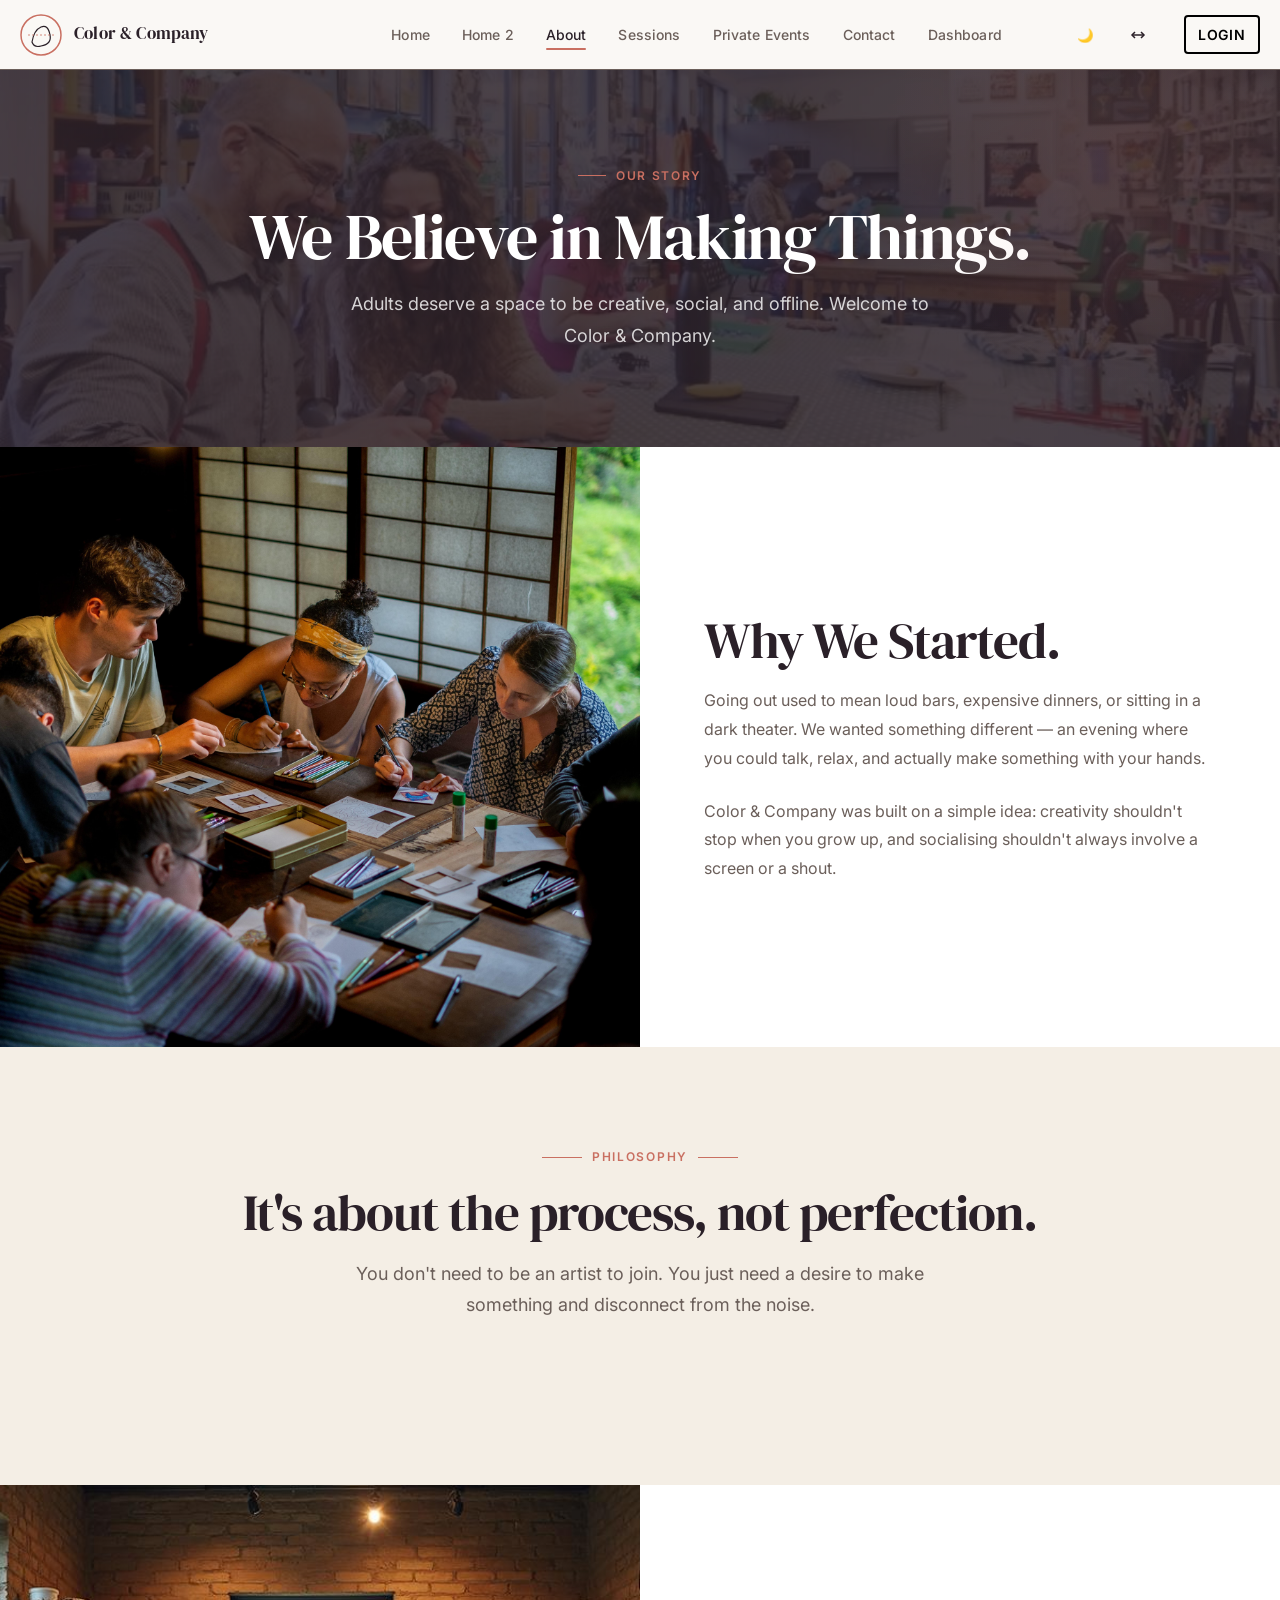
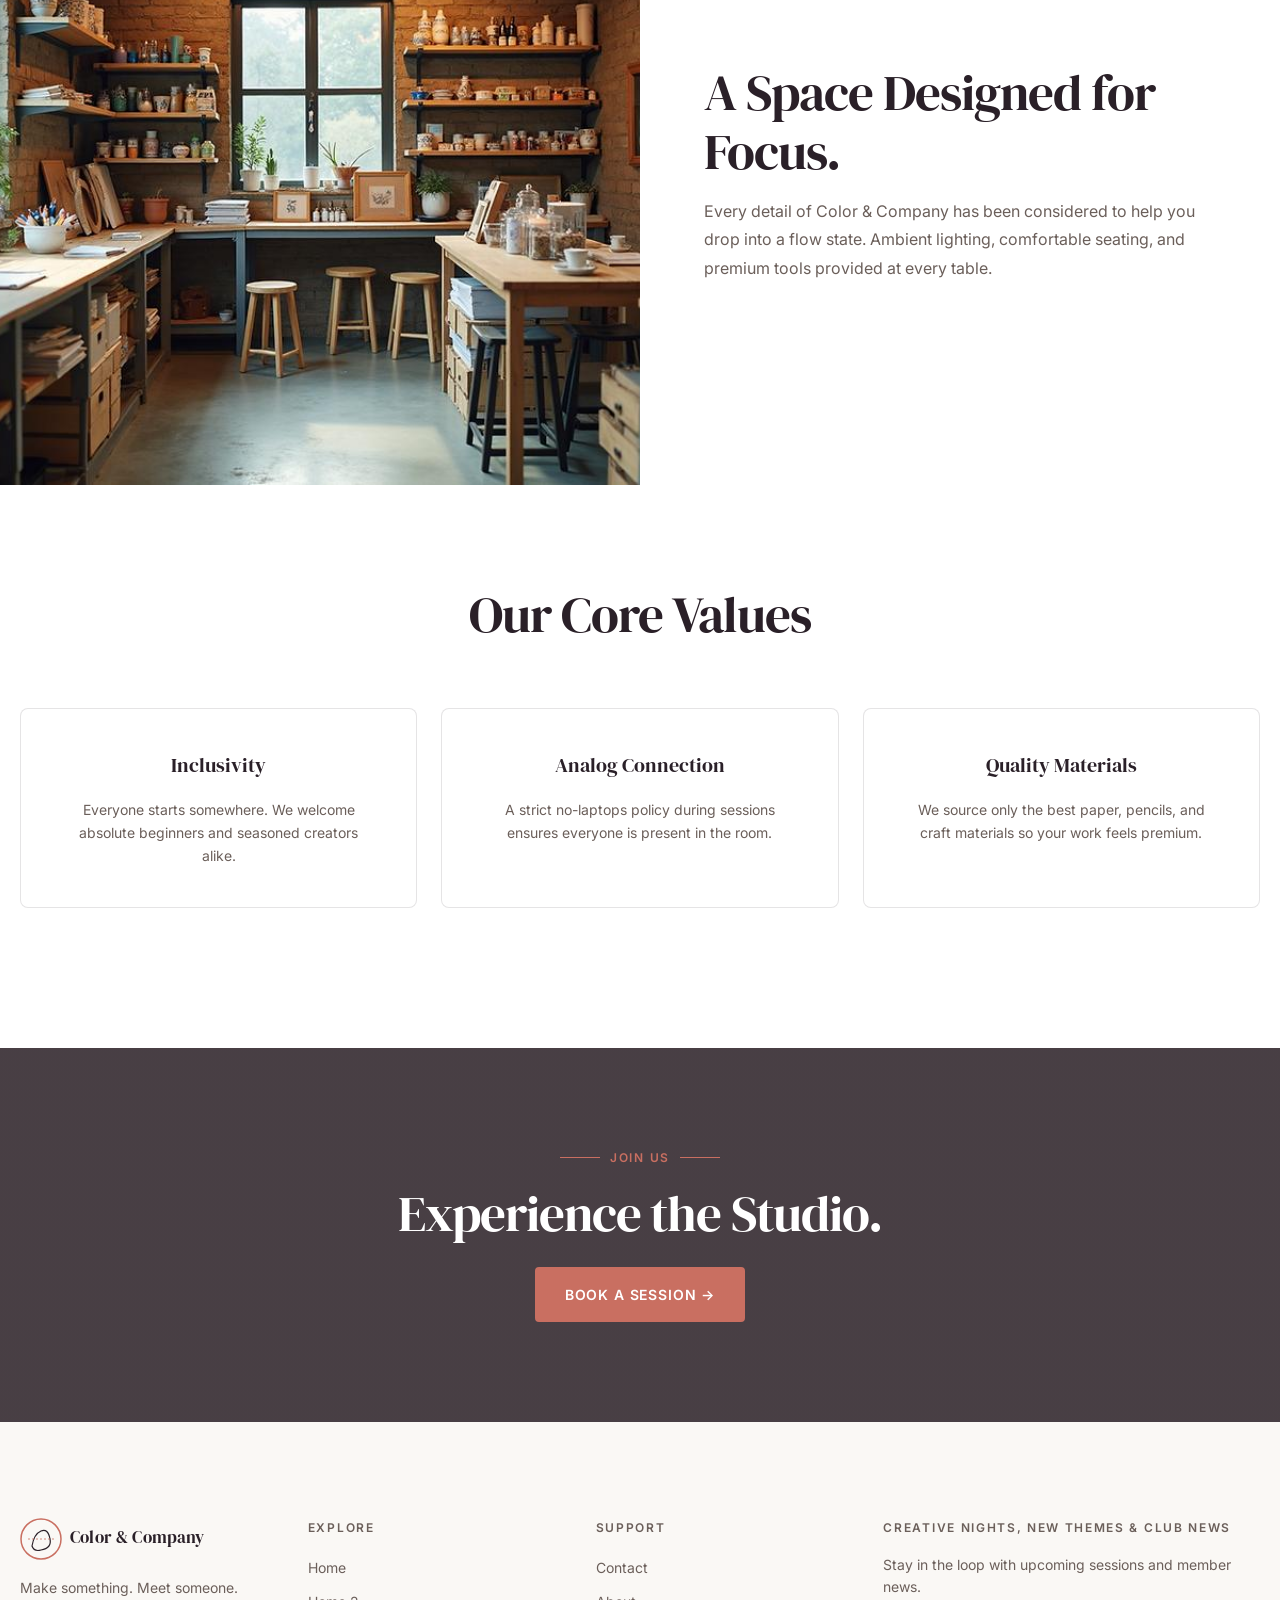
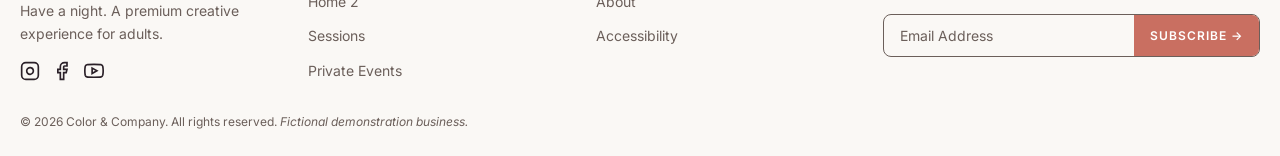
==== about.html @ 6825df43 "commit" ====
﻿<!DOCTYPE html>
<html lang="en" data-theme="light">

<head>
  <meta charset="UTF-8">
  <meta name="viewport" content="width=device-width, initial-scale=1.0">
  <title>About Us | Color & Company</title>
  <meta name="description"
    content="Learn about Color & Company, our studio, our story and our approach to adult creative nights.">
  <link rel="canonical" href="about.html">
  <link rel="stylesheet" href="assets/css/style.css">
  <link
    href="https://fonts.googleapis.com/css2?family=DM+Serif+Display:ital@0;1&family=Inter:wght@300;400;500;600;700&display=swap"
    rel="stylesheet">
  <link rel="icon" type="image/svg+xml" href="favicon.svg">
</head>

<body data-page="about">

  <nav class="navbar" role="navigation" aria-label="Main navigation">
    <div class="navbar__inner">
      <a href="index.html" class="navbar__logo" aria-label="Color & Company Home">
        <svg class="navbar__logo-mark" viewBox="0 0 42 42" fill="none" aria-hidden="true">
          <circle cx="21" cy="21" r="20" stroke="#C96F61" stroke-width="1.5" fill="none" />
          <path d="M12 28 Q14 16 21 13 Q28 10 30 21 Q32 30 21 32 Q14 34 12 28Z" stroke="var(--color-text)"
            stroke-width="1.2" fill="none" />
          <line x1="8" y1="21" x2="34" y2="21" stroke="#C96F61" stroke-width="0.8" stroke-dasharray="2 2" />
        </svg>
        <div class="navbar__logo-text">
          <span class="navbar__logo-name">Color & Company</span>

        </div>
      </a>

      <nav class="navbar__nav" aria-label="Site navigation">
        <a href="index.html" class="navbar__link" data-nav-link>Home</a>
        <a href="home-2.html" class="navbar__link" data-nav-link>Home 2</a>
        <a href="about.html" class="navbar__link" data-nav-link>About</a>
        <a href="sessions.html" class="navbar__link" data-nav-link>Sessions</a>
        <a href="private-events.html" class="navbar__link" data-nav-link>Private Events</a>


        <a href="contact.html" class="navbar__link" data-nav-link>Contact</a>
        <a href="dashboard.html" class="navbar__link" data-nav-link>Dashboard</a>
      </nav>

      <div class="navbar__actions">

        <button class="btn-icon" data-theme-toggle aria-label="Toggle theme" aria-pressed="false">
          <span class="theme-icon">🌙</span>
        </button>
        <button class="btn-icon" data-rtl-toggle aria-label="Toggle RTL" aria-pressed="false">
          <svg width="18" height="18" viewBox="0 0 24 24" fill="none" stroke="currentColor" stroke-width="2"
            aria-hidden="true">
            <path d="M4 12h16" />
            <path d="M8 8l-4 4 4 4" />
            <path d="M16 8l4 4-4 4" />
          </svg>
        </button>
        <a href="login.html" class="btn btn-outline-light"
          style="padding: 6px 12px; font-size: 14px; margin-left: var(--space-sm);">Login</a>

      </div>
      <button class="navbar__hamburger" id="hamburger" aria-label="Open navigation" aria-expanded="false"
        aria-controls="mobile-drawer">
        <span></span><span></span><span></span>
      </button>
    </div>
  </nav>

  <!-- Mobile Drawer Overlay -->
  <div class="mobile-drawer-overlay" id="drawer-overlay" aria-hidden="true"></div>

  <!-- Mobile Drawer -->
  <aside class="mobile-drawer" id="mobile-drawer" role="dialog" aria-modal="true" aria-label="Mobile navigation">
    <div class="mobile-drawer__close">
      <button class="mobile-drawer__x" id="drawer-close" aria-label="Close navigation">✕</button>
    </div>
    <nav class="mobile-drawer__nav" aria-label="Mobile site navigation">
      <a href="index.html" class="mobile-drawer__link" data-nav-link>Home</a>
      <a href="home-2.html" class="mobile-drawer__link" data-nav-link>Home 2</a>
      <a href="about.html" class="mobile-drawer__link" data-nav-link>About</a>
      <a href="sessions.html" class="mobile-drawer__link" data-nav-link> Sessions</a>
      <a href="private-events.html" class="mobile-drawer__link" data-nav-link>Private Events</a>


      <a href="contact.html" class="mobile-drawer__link" data-nav-link>Contact</a><a href="dashboard.html"
        class="mobile-drawer__link" data-nav-link>Dashboard</a>
    </nav>
    <div class="mobile-drawer__divider"></div>
    <div class="mobile-drawer__controls">
      <button class="btn-icon" data-theme-toggle aria-label="Toggle theme" aria-pressed="false">
        <span class="theme-icon">🌙</span>
      </button>
      <button class="btn-icon" data-rtl-toggle aria-label="Toggle RTL" aria-pressed="false">
        <svg width="18" height="18" viewBox="0 0 24 24" fill="none" stroke="currentColor" stroke-width="2"
          aria-hidden="true">
          <path d="M4 12h16" />
          <path d="M8 8l-4 4 4 4" />
          <path d="M16 8l4 4-4 4" />
        </svg>
      </button>
    </div>
    <div class="mobile-drawer__divider"></div>
    <div class="mobile-drawer__cta">
      <a href="login.html" class="btn btn-outline-light w-full" style="justify-content:center">Login</a>

    </div>
  </aside>

  <header class="page-hero" role="banner"
    style="background: linear-gradient(rgba(42,32,40,0.85), rgba(42,32,40,0.85)), url('assets/images/abt-hero.jpg') center/cover no-repeat;">
    <div class="page-hero__content">
      <div class="page-hero__label">Our Story</div>
      <h1 class="page-hero__title">We Believe in Making Things.</h1>
      <p class="page-hero__desc">Adults deserve a space to be creative, social, and offline. Welcome to Color & Company.
      </p>
    </div>
  </header>

  <section class="split-section" aria-labelledby="about-1">
    <div class="split-section__image reveal-left">
      <img src="assets/images/studio.jpg" alt="Studio space" loading="lazy">
    </div>
    <div class="split-section__content reveal-right">
      <h2 class="section-header__title" id="about-1">Why We Started.</h2>
      <p style="color:var(--color-text-muted);line-height:1.8;margin-bottom:var(--space-md)">
        Going out used to mean loud bars, expensive dinners, or sitting in a dark theater. We wanted something different
        — an evening where you could talk, relax, and actually make something with your hands.
      </p>
      <p style="color:var(--color-text-muted);line-height:1.8">
        Color & Company was built on a simple idea: creativity shouldn't stop when you grow up, and socialising
        shouldn't always involve a screen or a shout.
      </p>
    </div>
  </section>

  <!-- NEW SECTION 1: Philosophy -->
  <section class="section" aria-labelledby="about-2">
    <div class="container">
      <div class="section-header section-header--center reveal">
        <div class="section-header__label">Philosophy</div>
        <h2 class="section-header__title" id="about-2">It's about the process, not perfection.</h2>
        <p class="section-header__desc">You don't need to be an artist to join. You just need a desire to make something
          and disconnect from the noise.</p>
      </div>
    </div>
  </section>

  <!-- NEW SECTION 2: Studio Space -->
  <section class="split-section" aria-labelledby="about-3" style="flex-direction: row-reverse;">
    <div class="split-section__image reveal-right">
      <img src="assets/images/focus.jpg" alt="Studio environment" loading="lazy">
    </div>
    <div class="split-section__content reveal-left">
      <h2 class="section-header__title" id="about-3">A Space Designed for Focus.</h2>
      <p style="color:var(--color-text-muted);line-height:1.8;margin-bottom:var(--space-md)">
        Every detail of Color & Company has been considered to help you drop into a flow state. Ambient lighting,
        comfortable seating, and premium tools provided at every table.
      </p>
    </div>
  </section>

  <!-- NEW SECTION 3: Values -->
  <section class="section"
    style="background:var(--color-surface); padding-top: 100px !important; padding-bottom: 140px !important;">
    <div class="container">
      <div class="section-header reveal section-header--center">
        <h2 class="section-header__title">Our Core Values</h2>
      </div>
      <div class="benefits-grid reveal core-values-grid">
        <div class="benefit-item">
          <div class="benefit-item__title">Inclusivity</div>
          <p class="benefit-item__desc">Everyone starts somewhere. We welcome absolute beginners and seasoned creators
            alike.</p>
        </div>
        <div class="benefit-item">
          <div class="benefit-item__title">Analog Connection</div>
          <p class="benefit-item__desc">A strict no-laptops policy during sessions ensures everyone is present in the
            room.</p>
        </div>
        <div class="benefit-item">
          <div class="benefit-item__title">Quality Materials</div>
          <p class="benefit-item__desc">We source only the best paper, pencils, and craft materials so your work feels
            premium.</p>
        </div>
      </div>
    </div>
  </section>
  <section class="section"
    style="background: linear-gradient(rgba(42,32,40,0.85), rgba(42,32,40,0.85)), url('assets/images/hero-craft-night.webp') center/cover no-repeat; color: white;">
    <div class="container" style="text-align:center">
      <div class="section-header__label" style="justify-content:center;display:flex">Join Us</div>
      <h2 class="section-header__title" style="margin-bottom:var(--space-md); color: white;">Experience the Studio.
      </h2>
      <a href="sessions.html" class="btn btn-primary">Book a Session →</a>
    </div>
  </section>

  <footer class="footer" role="contentinfo">
    <div class="container">
      <div class="footer__grid">
        <div>
          <a href="index.html" class="navbar__logo" aria-label="Color &amp; Company Home"
            style="text-decoration: none; display: flex; align-items: center; gap: 8px; margin-bottom: 16px;">
            <svg class="navbar__logo-mark" viewBox="0 0 42 42" fill="none" aria-hidden="true">
              <circle cx="21" cy="21" r="20" stroke="#C96F61" stroke-width="1.5" fill="none" />
              <path d="M12 28 Q14 16 21 13 Q28 10 30 21 Q32 30 21 32 Q14 34 12 28Z" stroke="var(--color-text)"
                stroke-width="1.2" fill="none" />
              <line x1="8" y1="21" x2="34" y2="21" stroke="#C96F61" stroke-width="0.8" stroke-dasharray="2 2" />
            </svg>
            <div class="navbar__logo-text" style="display: flex; flex-direction: column;">
              <span class="navbar__logo-name">Color &amp;
                Company</span>
            </div>
          </a>
          <p class="footer__brand-tagline">Make something. Meet someone. Have a night. A premium creative experience for
            adults.</p>
          <div class="footer__social" style="display: flex; gap: 12px; margin-top: 16px;">
            <a href="#" onmouseover="this.style.color='#C96F61'" onmouseout="this.style.color=''"
              style="color: var(--color-text); transition: color 0.3s;"><svg width="20" height="20" viewBox="0 0 24 24"
                fill="none" stroke="currentColor" stroke-width="2">
                <rect x="2" y="2" width="20" height="20" rx="5" ry="5"></rect>
                <path d="M16 11.37A4 4 0 1 1 12.63 8 4 4 0 0 1 16 11.37z"></path>
                <line x1="17.5" y1="6.5" x2="17.51" y2="6.5"></line>
              </svg></a>
            <a href="#" onmouseover="this.style.color='#C96F61'" onmouseout="this.style.color=''"
              style="color: var(--color-text); transition: color 0.3s;"><svg width="20" height="20" viewBox="0 0 24 24"
                fill="none" stroke="currentColor" stroke-width="2">
                <path d="M18 2h-3a5 5 0 0 0-5 5v3H7v4h3v8h4v-8h3l1-4h-4V7a1 1 0 0 1 1-1h3z"></path>
              </svg></a>
            <a href="#" onmouseover="this.style.color='#C96F61'" onmouseout="this.style.color=''"
              style="color: var(--color-text); transition: color 0.3s;"><svg width="20" height="20" viewBox="0 0 24 24"
                fill="none" stroke="currentColor" stroke-width="2">
                <path
                  d="M22.54 6.42a2.78 2.78 0 0 0-1.94-2C18.88 4 12 4 12 4s-6.88 0-8.6.46a2.78 2.78 0 0 0-1.94 2A29 29 0 0 0 1 11.75a29 29 0 0 0 .46 5.33A2.78 2.78 0 0 0 3.4 19c1.72.46 8.6.46 8.6.46s6.88 0 8.6-.46a2.78 2.78 0 0 0 1.94-2 29 29 0 0 0 .46-5.25 29 29 0 0 0-.46-5.33z">
                </path>
                <polygon points="9.75 15.02 15.5 11.75 9.75 8.48 9.75 15.02"></polygon>
              </svg></a>
          </div>
        </div>
        <div>
          <div class="footer__col-title">Explore</div>
          <ul class="footer__links">
            <li><a href="index.html" class="footer__link">Home</a></li>
            <li><a href="home-2.html" class="footer__link">Home 2</a></li>
            <li><a href="sessions.html" class="footer__link">Sessions</a></li>
            <li><a href="private-events.html" class="footer__link">Private Events</a></li>
          </ul>
        </div>

        <div>
          <div class="footer__col-title">Support</div>
          <ul class="footer__links">
            <li><a href="contact.html" class="footer__link">Contact</a></li>
            <li><a href="about.html" class="footer__link">About</a></li>
            <li><a href="coming-soon.html" class="footer__link">Accessibility</a></li>
          </ul>
        </div>
        <div>
          <div class="footer__col-title">Creative Nights, New Themes & Club News</div>
          <p class="footer__newsletter-desc">Stay in the loop with upcoming sessions and member news.</p>
          <form class="footer__newsletter-form" aria-label="Newsletter signup"
            onsubmit="event.preventDefault();showToast('Subscribed! Demo only — no email recorded.')">
            <input type="email" class="footer__newsletter-input" placeholder="Email Address"
              aria-label="Your email address">
            <button type="submit" class="footer__newsletter-btn">Subscribe →</button>
          </form>
        </div>
      </div>
      <div class="footer__bottom">
        <p class="footer__copyright">© 2026 Color & Company. All rights reserved. <em>Fictional demonstration
            business.</em></p>

      </div>
    </div>
  </footer>
  <button id="back-to-top" class="back-to-top" aria-label="Back to top"><svg width="18" height="18" viewBox="0 0 24 24"
      fill="none" stroke="currentColor" stroke-width="2.5" aria-hidden="true">
      <path d="m18 15-6-6-6 6" />
    </svg></button>

  <script src="assets/js/main.js"></script>
</body>

</html>
---- assets/css/style.css ----
﻿/* ============================================================
   COLOR & COMPANY — PREMIUM ADULT COLORING & CRAFT NIGHT SOCIAL CLUB
   style.css — Complete Design System
   ============================================================ */

/* ============================================================
   GOOGLE FONTS
   ============================================================ */
@import url('https://fonts.googleapis.com/css2?family=DM+Serif+Display:ital@0;1&family=Inter:wght@300;400;500;600;700&display=swap');

/* ============================================================
   CSS CUSTOM PROPERTIES — DESIGN SYSTEM
   ============================================================ */
:root {
  /* Brand Colors */
  --color-plum: #2A2028;
  --color-cream: #F4EEE5;
  --color-coral: #C96F61;

  /* Light Mode (default) */
  --color-bg: #F4EEE5;
  --color-surface: #FFFFFF;
  --color-surface-2: #EDE6DC;
  --color-text: #2A2028;
  --color-text-muted: #6B5F5A;
  --color-heading: #2A2028;
  --color-border: rgba(42, 32, 40, 0.12);
  --color-border-strong: rgba(42, 32, 40, 0.25);
  --color-overlay: rgba(42, 32, 40, 0.6);
  --color-primary: #C96F61;
  --color-primary-hover: #B85C4E;
  --color-primary-light: rgba(201, 111, 97, 0.12);
  --color-navbar-bg: #FAF8F5;
  --color-navbar-text: #F4EEE5;
  --color-footer-bg: #FAF8F5;
  --color-sidebar-bg: #2A2028;
  --color-sidebar-text: #F4EEE5;
  --color-card-bg: #FFFFFF;
  --color-input-bg: #FFFFFF;
  --color-input-border: rgba(42, 32, 40, 0.2);
  --color-shadow: rgba(42, 32, 40, 0.08);
  --color-shadow-strong: rgba(42, 32, 40, 0.18);

  /* Typography */
  --font-heading: 'DM Serif Display', Georgia, serif;
  --font-body: 'Inter', -apple-system, BlinkMacSystemFont, sans-serif;

  /* Font Sizes */
  --text-xs: 0.75rem;
  --text-sm: 0.875rem;
  --text-base: 1rem;
  --text-md: 1.125rem;
  --text-lg: 1.25rem;
  --text-xl: 1.5rem;
  --text-2xl: 2rem;
  --text-3xl: 2.5rem;
  --text-4xl: 3rem;
  --text-5xl: 3.75rem;
  --text-6xl: 4.5rem;
  --text-7xl: 5.5rem;

  /* Spacing */
  --space-xs: 8px;
  --space-sm: 16px;
  --space-md: 24px;
  --space-lg: 40px;
  --space-xl: 64px;
  --space-2xl: 96px;
  --space-3xl: 128px;

  /* Layout */
  --container-max: 1320px;
  --container-pad: 20px;
  --border-radius: 4px;
  --border-radius-md: 8px;
  --border-radius-lg: 12px;
  --border-radius-xl: 20px;

  /* Transitions */
  --transition-fast: 0.15s ease;
  --transition-base: 0.25s ease;
  --transition-slow: 0.4s ease;
  --transition-long: 0.6s cubic-bezier(0.4, 0, 0.2, 1);

  /* Sidebar */
  --sidebar-width: 260px;
  --topbar-height: 64px;

  /* Z-index layers */
  --z-base: 1;
  --z-dropdown: 100;
  --z-sticky: 200;
  --z-drawer: 300;
  --z-modal: 400;
  --z-toast: 500;
}

/* Dark Mode */
[data-theme="light"] {
  --color-bg: #F4EEE5;
  --color-surface: #ffffff;
  --color-surface-2: #FAF8F5;
  --color-text: #2A2028;
  --color-text-muted: #6B5F5A;
  --color-navbar-bg: #FAF8F5;
  --color-footer-bg: #FAF8F5;
  --color-navbar-text: #2A2028;
  --color-sidebar-bg: #FAF8F5;
  --color-sidebar-text: #2A2028;
}

[data-theme="light"] .sidebar__nav-link:hover {
  background: rgba(0, 0, 0, 0.06);
}

[data-theme="light"] .sidebar__nav-link {
  color: var(--color-text-muted);
}

[data-theme="light"] .sidebar__nav-link.active {
  color: var(--color-primary);
}

[data-theme="light"] .btn-outline-light {
  color: #000000 !important;
  border-color: #000000 !important;
}

[data-theme="light"] .btn-outline-light:hover {
  background: rgba(0, 0, 0, 0.08) !important;
}

[data-theme="light"] .hero__title {
  color: var(--color-text) !important;
}

[data-theme="light"] .hero__label {
  color: var(--color-primary) !important;
}

[data-theme="light"] .hero__bg::after {
  background: linear-gradient(to bottom, rgba(244, 238, 229, 0.85) 0%, rgba(244, 238, 229, 0.95) 100%) !important;
}

[data-theme="light"] .page-hero__title,
[data-theme="light"] .hero-split__title {
  color: #ffffff !important;
}

[data-theme="light"] .page-hero__desc,
[data-theme="light"] .hero-split__subtitle {
  color: rgba(255, 255, 255, 0.8) !important;
}

[data-theme="light"] .navbar__login {
  color: #000000 !important;
}

[data-theme="light"] .navbar__hamburger span {
  background: #000000 !important;
}

[data-theme="light"] .btn-outline-light {
  color: #000000 !important;
  border-color: #000000 !important;
}

[data-theme="light"] .btn-outline-light:hover {
  background: rgba(0, 0, 0, 0.08) !important;
}

[data-theme="light"] .hero__title {
  color: var(--color-text) !important;
}

[data-theme="light"] .hero__label {
  color: var(--color-primary) !important;
}

[data-theme="light"] .hero__bg::after {
  background: linear-gradient(to bottom, rgba(244, 238, 229, 0.85) 0%, rgba(244, 238, 229, 0.95) 100%) !important;
}

[data-theme="light"] .page-hero__title,
[data-theme="light"] .hero-split__title {
  color: #ffffff !important;
}

[data-theme="light"] .page-hero__desc,
[data-theme="light"] .hero-split__subtitle {
  color: rgba(255, 255, 255, 0.8) !important;
}

[data-theme="light"] .navbar__login {
  color: var(--color-text);
  font-weight: 600;
}

[data-theme="dark"] {
  --color-bg: #2A2028;
  --color-surface: #3A3038;
  --color-surface-2: #322F30;
  --color-text: #F4EEE5;
  --color-text-muted: #A89890;
  --color-heading: #F4EEE5;
  --color-border: var(--color-text-muted);
  --color-border-strong: var(--color-text-muted);
  --color-overlay: rgba(42, 32, 40, 0.8);
  --color-primary: #C96F61;
  --color-primary-hover: #D9806F;
  --color-primary-light: rgba(201, 111, 97, 0.18);
  --color-navbar-bg: #1E1B1F;
  --color-navbar-text: #F4EEE5;
  --color-footer-bg: #1E1B1F;
  --color-sidebar-bg: #1E1B1F;
  --color-sidebar-text: #F4EEE5;
  --color-card-bg: #3A3038;
  --color-input-bg: #322F30;
  --color-input-border: var(--color-text-muted);
  --color-shadow: rgba(0, 0, 0, 0.3);
  --color-shadow-strong: rgba(0, 0, 0, 0.5);
}

/* ============================================================
   RESET & BASE
   ============================================================ */
*,
*::before,
*::after {
  box-sizing: border-box;
  margin: 0;
  padding: 0;
}

html {
  scroll-behavior: smooth;
  font-size: 16px;
  -webkit-text-size-adjust: 100%;
}

body {
  font-family: var(--font-body);
  font-size: var(--text-base);
  line-height: 1.65;
  color: var(--color-text);
  background-color: var(--color-bg);
  transition: background-color var(--transition-base), color var(--transition-base);
  overflow-x: hidden;
}

img {
  max-width: 100%;
  height: auto;
  display: block;
}

a {
  color: inherit;
  text-decoration: none;
}

ul,
ol {
  list-style: none;
}

button {
  cursor: pointer;
  border: none;
  background: none;
  font-family: var(--font-body);
}

input,
textarea,
select {
  font-family: var(--font-body);
  font-size: var(--text-base);
}

/* ============================================================
   LAYOUT
   ============================================================ */
.container {
  width: min(100% - 40px, var(--container-max));
  margin-inline: auto;
}

@media (max-width: 480px) {
  .container {
    width: calc(100% - 32px);
  }
}

.section {
  padding-top: 100px !important;
  padding-bottom: 100px !important;
}

.section-sm {
  padding-block: var(--space-xl);
}

.section-lg {
  padding-block: var(--space-3xl);
}

/* ============================================================
   TYPOGRAPHY
   ============================================================ */
h1,
h2,
h3,
h4,
h5,
h6 {
  font-family: var(--font-heading);
  color: var(--color-heading);
  line-height: 1.15;
  font-weight: 400;
}

.display-1 {
  font-size: clamp(2.75rem, 7vw, 5.5rem);
  letter-spacing: -0.02em;
}

.display-2 {
  font-size: clamp(2.25rem, 5vw, 4rem);
  letter-spacing: -0.02em;
}

.display-3 {
  font-size: clamp(1.75rem, 3.5vw, 3rem);
  letter-spacing: -0.015em;
}

.heading-1 {
  font-size: clamp(1.5rem, 3vw, 2.5rem);
}

.heading-2 {
  font-size: clamp(1.25rem, 2.5vw, 2rem);
}

.label {
  font-family: var(--font-body);
  font-size: var(--text-xs);
  font-weight: 600;
  letter-spacing: 0.12em;
  text-transform: uppercase;
  color: var(--color-text-muted);
}

.label-coral {
  color: var(--color-primary);
}

.text-muted {
  color: var(--color-text-muted);
}

.text-lead {
  font-size: var(--text-md);
  line-height: 1.75;
  color: var(--color-text-muted);
}

/* ============================================================
   BUTTONS
   ============================================================ */
.btn {
  display: inline-flex;
  align-items: center;
  gap: var(--space-xs);
  padding: 14px 28px;
  font-family: var(--font-body);
  font-size: var(--text-sm);
  font-weight: 600;
  letter-spacing: 0.06em;
  text-transform: uppercase;
  border-radius: var(--border-radius);
  transition: all var(--transition-base);
  cursor: pointer;
  border: none;
  white-space: nowrap;
  position: relative;
  overflow: hidden;
}

.btn::after {
  content: '';
  position: absolute;
  inset: 0;
  background: rgba(255, 255, 255, 0.1);
  opacity: 0;
  transition: opacity var(--transition-fast);
}

.btn:hover::after {
  opacity: 1;
}

.btn-primary {
  background: var(--color-primary);
  color: #fff;
  border: 2px solid var(--color-primary);
}

.btn-primary:hover {
  background: var(--color-primary-hover);
  border-color: var(--color-primary-hover);
  transform: translateY(-2px);
  box-shadow: 0 8px 24px rgba(201, 111, 97, 0.35);
}

.btn-outline {
  background: transparent;
  color: var(--color-text);
  border: 2px solid var(--color-border-strong);
}

.btn-outline:hover {
  border-color: var(--color-text);
  transform: translateY(-2px);
}

.btn-outline-light {
  background: transparent;
  color: #fff;
  border: 2px solid rgba(255, 255, 255, 0.4);
}

.btn-outline-light:hover {
  border-color: #fff;
  background: rgba(255, 255, 255, 0.08);
}

.btn-ghost {
  background: transparent;
  color: var(--color-primary);
  padding-inline: 4px;
  letter-spacing: 0.04em;
}

.btn-ghost:hover {
  opacity: 0.75;
}

.btn-sm {
  padding: 10px 20px;
  font-size: var(--text-xs);
}

.btn-lg {
  padding: 18px 36px;
  font-size: var(--text-base);
}

.btn-icon {
  width: 44px;
  height: 44px;
  padding: 0;
  border-radius: var(--border-radius-md);
  display: inline-flex;
  align-items: center;
  justify-content: center;
  background: transparent;
  color: var(--color-navbar-text);
  border: 1px solid transparent;
  transition: all var(--transition-fast);
}

.btn-icon:hover {
  background: rgba(255, 255, 255, 0.08);
  border-color: rgba(255, 255, 255, 0.12);
}

/* ============================================================
   NAVBAR
   ============================================================ */
.navbar {
  position: fixed;
  top: 0;
  inset-inline: 0;
  z-index: var(--z-sticky);
  background: var(--color-navbar-bg);
  height: 70px;
  display: flex;
  align-items: center;
  transition: all var(--transition-base);
  border-bottom: 1px solid var(--color-text-muted);
}

.navbar.scrolled {
  box-shadow: 0 4px 30px rgba(0, 0, 0, 0.25);
}

.navbar__inner {
  width: min(100% - 40px, var(--container-max));
  margin-inline: auto;
  display: flex;
  align-items: center;
  gap: var(--space-md);
}

/* Logo */
.navbar__logo {
  display: flex;
  align-items: center;
  gap: 12px;
  flex-shrink: 0;
  color: var(--color-navbar-text);
}

.navbar__logo-mark {
  width: 42px;
  height: 42px;
  flex-shrink: 0;
}

.navbar__logo-text {
  display: flex;
  flex-direction: column;
  line-height: 1;
  gap: 2px;
}

.navbar__logo-name {
  font-family: var(--font-heading);
  font-size: 1.05rem;
  color: var(--color-text);
  letter-spacing: 0.01em;
}

.navbar__logo-descriptor {
  font-size: 0.6rem;
  font-weight: 600;
  letter-spacing: 0.14em;
  text-transform: uppercase;
  color: var(--color-text-muted);
}

/* Nav Links */
.navbar__nav {
  display: flex;
  align-items: center;
  gap: 4px;
  margin-inline-start: auto;
}

.navbar__link {
  padding: 8px 14px;
  font-size: var(--text-sm);
  font-weight: 500;
  color: var(--color-text-muted);
  border-radius: var(--border-radius);
  transition: color var(--transition-fast);
  letter-spacing: 0.01em;
  white-space: nowrap;
}

.navbar__link:hover,
.navbar__link.active {
  color: var(--color-text);
}

.navbar__link.active {
  position: relative;
}

.navbar__link.active::after {
  content: '';
  position: absolute;
  bottom: 4px;
  inset-inline: 14px;
  height: 2px;
  background: var(--color-primary);
  border-radius: 2px;
}

/* Navbar Right */
.navbar__actions {
  display: flex;
  align-items: center;
  gap: var(--space-xs);
  margin-inline-start: var(--space-md);
  flex-shrink: 0;
}

.navbar__login {
  padding: 8px 16px;
  font-size: var(--text-sm);
  font-weight: 600;
  color: var(--color-text);
  border-radius: var(--border-radius);
  transition: color var(--transition-fast);
  white-space: nowrap;
}

.navbar__login:hover {
  color: var(--color-text);
}

.navbar__cta {
  padding: 10px 20px;
  background: var(--color-primary);
  color: #fff;
  font-size: var(--text-xs);
  font-weight: 600;
  letter-spacing: 0.08em;
  text-transform: uppercase;
  border-radius: var(--border-radius);
  transition: all var(--transition-fast);
  white-space: nowrap;
}

.navbar__cta:hover {
  background: var(--color-primary-hover);
  transform: translateY(-1px);
}

/* Hamburger */
.navbar__hamburger {
  display: none;
  flex-direction: column;
  gap: 5px;
  width: 44px;
  height: 44px;
  align-items: center;
  justify-content: center;
  margin-inline-start: auto;
  cursor: pointer;
  border-radius: var(--border-radius-md);
  transition: background var(--transition-fast);
}

.navbar__hamburger:hover {
  background: rgba(255, 255, 255, 0.08);
}

.navbar__hamburger span {
  display: block;
  width: 22px;
  height: 2px;
  background: var(--color-text);
  border-radius: 2px;
  transition: all var(--transition-base);
}

.navbar__hamburger.open span:nth-child(1) {
  transform: translateY(7px) rotate(45deg);
}

.navbar__hamburger.open span:nth-child(2) {
  opacity: 0;
}

.navbar__hamburger.open span:nth-child(3) {
  transform: translateY(-7px) rotate(-45deg);
}

/* Mobile Drawer */
.mobile-drawer {
  position: fixed;
  top: 0;
  inset-inline-end: 0;
  width: min(320px, 100vw);
  height: 100vh;
  background: var(--color-surface);
  z-index: var(--z-drawer);
  transform: translateX(100%);
  transition: transform 0.4s cubic-bezier(0.4, 0, 0.2, 1);
  overflow-y: auto;
  padding: var(--space-lg) var(--space-md);
  display: flex;
  flex-direction: column;
  gap: var(--space-md);
}

[dir="rtl"] .mobile-drawer {
  inset-inline-end: auto;
  inset-inline-start: 0;
  transform: translateX(-100%);
}

.mobile-drawer.open {
  transform: translateX(0);
}

.mobile-drawer__close {
  display: flex;
  align-items: center;
  justify-content: flex-end;
  margin-bottom: var(--space-sm);
}

.mobile-drawer__logo {
  font-family: var(--font-heading);
  font-size: 1.1rem;
  color: var(--color-text);
}

.mobile-drawer__x {
  width: 36px;
  height: 36px;
  display: flex;
  align-items: center;
  justify-content: center;
  color: var(--color-text);
  font-size: 1.25rem;
  border-radius: var(--border-radius-md);
  cursor: pointer;
  transition: background var(--transition-fast);
}

.mobile-drawer__x:hover {
  background: rgba(255, 255, 255, 0.08);
}

.mobile-drawer__nav {
  display: flex;
  flex-direction: column;
  gap: 4px;
}

.mobile-drawer__link {
  display: block;
  padding: 12px 16px;
  color: var(--color-text-muted);
  font-size: var(--text-base);
  font-weight: 500;
  border-radius: var(--border-radius-md);
  transition: all var(--transition-fast);
}

.mobile-drawer__link:hover,
.mobile-drawer__link.active {
  background: rgba(255, 255, 255, 0.06);
  color: var(--color-text);
}

.mobile-drawer__divider {
  height: 1px;
  background: var(--color-text-muted);
  margin-block: var(--space-sm);
}

.mobile-drawer__controls {
  display: flex;
  flex-direction: column;
  gap: var(--space-xs);
}

.mobile-drawer__control {
  display: flex;
  align-items: center;
  justify-content: space-between;
  padding: 12px 16px;
  border-radius: var(--border-radius-md);
  color: var(--color-text-muted);
  font-size: var(--text-sm);
  cursor: pointer;
  transition: background var(--transition-fast);
}

.mobile-drawer__control:hover {
  background: rgba(255, 255, 255, 0.06);
  color: var(--color-text);
}

.mobile-drawer__cta {
  margin-top: auto;
  display: flex;
  flex-direction: column;
  gap: var(--space-xs);
}

.mobile-drawer-overlay {
  position: fixed;
  inset: 0;
  background: var(--color-overlay);
  z-index: calc(var(--z-drawer) - 1);
  opacity: 0;
  pointer-events: none;
  transition: opacity var(--transition-base);
}

.mobile-drawer-overlay.visible {
  opacity: 1;
  pointer-events: all;
}

/* ============================================================
   SEARCH PANEL
   ============================================================ */
.search-panel {
  position: fixed;
  top: 70px;
  inset-inline: 0;
  background: var(--color-navbar-bg);
  padding: var(--space-md);
  z-index: calc(var(--z-sticky) - 1);
  border-top: 1px solid var(--color-text-muted);
  border-bottom: 1px solid var(--color-text-muted);
  transform: translateY(-120%);
  opacity: 0;
  transition: all var(--transition-base);
  pointer-events: none;
}

.search-panel.open {
  transform: translateY(0);
  opacity: 1;
  pointer-events: all;
}

.search-panel__inner {
  width: min(100% - 40px, var(--container-max));
  margin-inline: auto;
  display: flex;
  align-items: center;
  gap: var(--space-md);
}

.search-panel__input {
  flex: 1;
  background: rgba(255, 255, 255, 0.06);
  border: 1px solid rgba(255, 255, 255, 0.12);
  border-radius: var(--border-radius-md);
  padding: 12px 20px;
  color: var(--color-text);
  font-size: var(--text-base);
  outline: none;
  transition: border-color var(--transition-fast);
}

.search-panel__input::placeholder {
  color: var(--color-text-muted);
}

.search-panel__input:focus {
  border-color: var(--color-primary);
}

.search-panel__results {
  margin-top: var(--space-sm);
  display: flex;
  flex-wrap: wrap;
  gap: var(--space-xs);
}

.search-panel__result-item {
  display: block;
  padding: 8px 16px;
  background: rgba(255, 255, 255, 0.06);
  border-radius: var(--border-radius);
  color: var(--color-text-muted);
  font-size: var(--text-sm);
  transition: all var(--transition-fast);
  cursor: pointer;
}

.search-panel__result-item:hover {
  background: var(--color-primary);
  color: #fff;
}

.search-panel__empty {
  color: var(--color-text-muted);
  font-size: var(--text-sm);
  font-style: italic;
}

/* ============================================================
   HERO — HOME
   ============================================================ */
.hero {
  position: relative;
  min-height: 100svh;
  display: flex;
  align-items: center;
  overflow: hidden;
  padding-top: 70px;
}

.hero__bg {
  position: absolute;
  inset: 0;
  z-index: 0;
}

.hero__bg img {
  width: 100%;
  height: 100%;
  object-fit: cover;
  object-position: center;
  will-change: transform;
  transition: transform 20s ease-out;
}

.hero__bg::after {
  content: '';
  position: absolute;
  inset: 0;
  background: linear-gradient(to bottom,
      rgba(42, 32, 40, 0.55) 0%,
      rgba(42, 32, 40, 0.3) 40%,
      rgba(42, 32, 40, 0.7) 100%);
}

.hero__particles {
  position: absolute;
  inset: 0;
  z-index: 1;
  pointer-events: none;
}

.hero__particle {
  position: absolute;
  border-radius: 50%;
  opacity: 0.4;
  animation: floatParticle var(--duration, 8s) var(--delay, 0s) infinite ease-in-out;
}

@keyframes floatParticle {

  0%,
  100% {
    transform: translateY(0) rotate(0deg);
    opacity: 0.3;
  }

  50% {
    transform: translateY(-30px) rotate(180deg);
    opacity: 0.6;
  }
}

.hero__content {
  position: relative;
  z-index: 2;
  width: min(100% - 40px, var(--container-max));
  margin-inline: auto;
  padding-block: var(--space-xl);
  text-align: center;
  display: flex;
  flex-direction: column;
  align-items: center;
  margin: 0 auto;
}

.hero__label {
  display: inline-flex;
  align-items: center;
  gap: 10px;
  font-size: var(--text-xs);
  font-weight: 600;
  letter-spacing: 0.14em;
  text-transform: uppercase;
  color: var(--color-text-muted);
  margin-bottom: var(--space-md);
}

.hero__label::before {
  content: '';
  display: block;
  width: 32px;
  height: 1px;
  background: var(--color-primary);
}

.hero__title {
  font-family: var(--font-heading);
  font-size: clamp(2.75rem, 7vw, 6rem);
  letter-spacing: -0.025em;
  color: #fff;
  line-height: 1.05;
  margin-bottom: var(--space-md);
  max-width: 800px;
}

.hero__subtitle {
  font-size: clamp(1rem, 2vw, 1.25rem);
  color: var(--color-text-muted);
  line-height: 1.7;
  max-width: 560px;
  margin-bottom: var(--space-lg);
}

.hero__actions {
  display: flex;
  align-items: center;
  gap: var(--space-sm);
  flex-wrap: wrap;
}

/* ============================================================
   HERO — HOME 2 (SPLIT)
   ============================================================ */
.hero-split {
  min-height: 100svh;
  padding-top: 70px;
  display: grid;
  grid-template-columns: 1fr 1fr;
}

.hero-split__left {
  background: linear-gradient(rgba(42, 32, 40, 0.85), rgba(42, 32, 40, 0.85));
  display: flex;
  flex-direction: column;
  justify-content: center;
  padding: var(--space-3xl) var(--space-xl) var(--space-3xl) var(--space-2xl);
}

.hero-split__right {
  position: relative;
  overflow: hidden;
}

.hero-split__right img {
  width: 100%;
  height: 100%;
  object-fit: cover;
  transition: transform 20s ease-out;
}

.hero-split__decorative {
  display: flex;
  gap: var(--space-sm);
  margin-bottom: var(--space-md);
}

.hero-split__tag {
  font-size: var(--text-xs);
  font-weight: 600;
  letter-spacing: 0.1em;
  text-transform: uppercase;
  color: var(--color-text-muted);
  padding: 6px 12px;
  border: 1px solid var(--color-text-muted);
  border-radius: var(--border-radius);
}

.hero-split__title {
  font-family: var(--font-heading);
  font-size: clamp(2.75rem, 5.5vw, 5rem);
  color: var(--color-text);
  line-height: 1.05;
  letter-spacing: -0.02em;
  margin-bottom: var(--space-md);
}

.hero-split__subtitle {
  color: var(--color-text-muted);
  font-size: var(--text-md);
  line-height: 1.75;
  margin-bottom: var(--space-lg);
  max-width: 420px;
}

@media (max-width: 834px) {
  .hero-split {
    grid-template-columns: 1fr;
  }

  .hero-split__right {
    height: 50vh;
    order: -1;
  }

  .hero-split__left {
    padding: var(--space-xl) var(--space-md);
  }
}

/* ============================================================
   SECTION HEADERS
   ============================================================ */
.section-header {
  margin-bottom: var(--space-xl);
}

.section-header--center {
  text-align: center;
}

.section-header__label {
  font-size: var(--text-xs);
  font-weight: 600;
  letter-spacing: 0.14em;
  text-transform: uppercase;
  color: var(--color-primary);
  margin-bottom: var(--space-sm);
  display: flex;
  align-items: center;
  gap: 10px;
}

.section-header--center .section-header__label {
  justify-content: center;
}

.section-header__label::before,
.section-header__label::after {
  content: '';
  flex: 1;
  max-width: 40px;
  height: 1px;
  background: var(--color-primary);
}

.section-header--center .section-header__label::before,
.section-header--center .section-header__label::after {
  display: block;
}

.section-header:not(.section-header--center) .section-header__label::before {
  display: none;
}

.section-header:not(.section-header--center) .section-header__label::after {
  display: none;
}

.section-header__title {
  font-family: var(--font-heading);
  font-size: clamp(2rem, 4vw, 3.25rem);
  letter-spacing: -0.02em;
  color: var(--color-heading);
  line-height: 1.15;
  margin-bottom: var(--space-sm);
}

.section-header__desc {
  font-size: var(--text-md);
  color: var(--color-text-muted);
  line-height: 1.75;
  max-width: 600px;
}

.section-header--center .section-header__desc {
  margin-inline: auto;
}

/* ============================================================
   SESSIONS / EVENT CARDS
   ============================================================ */
.sessions-grid {
  display: grid;
  grid-template-columns: repeat(4, 1fr);
  gap: var(--space-md);
}

@media (max-width: 1024px) {
  .sidebar__header-logo {
    display: none !important;
  }

  .sidebar__header-close {
    display: flex !important;
  }

  .sessions-grid {
    grid-template-columns: repeat(2, 1fr);
  }
}

@media (max-width: 768px) {
  .sessions-grid {
    grid-template-columns: 1fr;
  }
}

.session-row {
  display: grid;
  grid-template-columns: 180px 1fr auto;
  gap: var(--space-md);
  align-items: center;
  padding: var(--space-md) var(--space-lg);
  border-bottom: 1px solid var(--color-border);
  transition: background var(--transition-fast);
}

.session-row:hover {
  background: var(--color-surface);
}

.session-row__date {
  display: flex;
  flex-direction: column;
}

.session-row__day {
  font-size: var(--text-2xl);
  font-family: var(--font-heading);
  color: var(--color-heading);
  line-height: 1;
}

.session-row__month-time {
  font-size: var(--text-xs);
  font-weight: 600;
  letter-spacing: 0.1em;
  text-transform: uppercase;
  color: var(--color-text-muted);
  margin-top: 4px;
}

.session-row__info {
  display: flex;
  flex-direction: column;
  gap: 6px;
}

.session-row__category {
  font-size: var(--text-xs);
  font-weight: 600;
  letter-spacing: 0.1em;
  text-transform: uppercase;
  color: var(--color-primary);
}

.session-row__title {
  font-family: var(--font-heading);
  font-size: var(--text-xl);
  color: var(--color-heading);
}

.session-row__desc {
  font-size: var(--text-sm);
  color: var(--color-text-muted);
  line-height: 1.6;
}

.session-row__meta {
  display: flex;
  gap: var(--space-sm);
  flex-wrap: wrap;
  margin-top: 6px;
}

.session-meta-tag {
  font-size: var(--text-xs);
  font-weight: 500;
  color: var(--color-text-muted);
  display: flex;
  align-items: center;
  gap: 4px;
}

.session-row__actions {
  display: flex;
  flex-direction: column;
  align-items: flex-end;
  gap: var(--space-xs);
  flex-shrink: 0;
}

.session-badge {
  display: inline-block;
  padding: 4px 10px;
  border-radius: 100px;
  font-size: 0.65rem;
  font-weight: 600;
  letter-spacing: 0.1em;
  text-transform: uppercase;
}

.session-badge--available {
  background: rgba(201, 111, 97, 0.12);
  color: var(--color-primary);
}

.session-badge--members {
  background: rgba(42, 32, 40, 0.1);
  color: var(--color-text-muted);
}

[data-theme="dark"] .session-badge--members {
  background: var(--color-text-muted);
}

.session-price {
  font-family: var(--font-heading);
  font-size: var(--text-xl);
  color: var(--color-heading);
}

.session-price span {
  font-family: var(--font-body);
  font-size: var(--text-xs);
  color: var(--color-text-muted);
  font-weight: 400;
}

/* Session Card (for home showcase) */
.session-card {
  background: var(--color-card-bg);
  border: 1px solid var(--color-border);
  border-radius: var(--border-radius-md);
  overflow: hidden;
  transition: all var(--transition-base);
  display: flex;
  flex-direction: column;
}

.session-card:hover {
  transform: translateY(-4px);
  box-shadow: 0 20px 50px var(--color-shadow-strong);
}

.session-card__image {
  aspect-ratio: 4/3;
  overflow: hidden;
  background: var(--color-surface-2);
  position: relative;
}

.session-card__image img {
  width: 100%;
  height: 100%;
  object-fit: cover;
  transition: transform var(--transition-slow);
}

.session-card:hover .session-card__image img {
  transform: scale(1.06);
}

.session-card__body {
  padding: var(--space-md);
  flex: 1;
  display: flex;
  flex-direction: column;
  gap: var(--space-xs);
}

.session-card__cat {
  font-size: var(--text-xs);
  font-weight: 600;
  letter-spacing: 0.12em;
  text-transform: uppercase;
  color: var(--color-primary);
}

.session-card__title {
  font-family: var(--font-heading);
  font-size: var(--text-xl);
  color: var(--color-heading);
  line-height: 1.25;
}

.session-card__desc {
  font-size: var(--text-sm);
  color: var(--color-text-muted);
  line-height: 1.65;
  flex: 1;
}

.session-card__footer {
  padding: var(--space-sm) var(--space-md);
  border-top: 1px solid var(--color-border);
  display: flex;
  align-items: center;
  justify-content: space-between;
  gap: var(--space-sm);
}

/* ============================================================
   SPLIT SECTION (Why Creative Nights)
   ============================================================ */
.split-section {
  display: grid;
  grid-template-columns: 1fr 1fr;
  gap: 0;
  min-height: 600px;
  overflow: hidden;
}

.split-section__image {
  position: relative;
  overflow: hidden;
}

.split-section__image img {
  width: 100%;
  height: 100%;
  object-fit: cover;
  transition: transform var(--transition-slow);
}

.split-section:hover .split-section__image img {
  transform: scale(1.04);
}

.split-section__content {
  display: flex;
  flex-direction: column;
  justify-content: center;
  padding: var(--space-2xl) var(--space-xl);
  background: var(--color-surface);
}

.split-section__keywords {
  display: flex;
  flex-direction: column;
  gap: var(--space-xs);
  margin-top: var(--space-lg);
}

.split-section__keyword {
  font-family: var(--font-heading);
  font-size: 2rem;
  color: var(--color-primary);
  letter-spacing: -0.01em;
  line-height: 1;
  opacity: 0.18;
  transition: opacity var(--transition-base);
}

.split-section__keyword.visible {
  opacity: 1;
}

@media (max-width: 834px) {
  .split-section {
    grid-template-columns: 1fr;
  }

  .split-section__image {
    height: 400px;
  }

  .split-section__content {
    padding: var(--space-xl) var(--space-md);
  }
}

/* ============================================================
   TIMELINE (How It Works)
   ============================================================ */
.timeline {
  display: grid;
  grid-template-columns: repeat(4, 1fr);
  gap: 0;
  overflow: hidden;
  border: 1px solid var(--color-border);
  border-radius: var(--border-radius-md);
}

@media (max-width: 1024px) {
  .sidebar__header-logo {
    display: none !important;
  }

  .sidebar__header-close {
    display: flex !important;
  }

  .timeline {
    grid-template-columns: repeat(2, 1fr);
  }
}

@media (max-width: 768px) {
  .timeline {
    grid-template-columns: 1fr;
  }
}

.timeline__step {
  flex: 1;
  padding: var(--space-lg) var(--space-md);
  border-inline-end: 1px solid var(--color-border);
  background: var(--color-surface);
  transition: background var(--transition-base);
  position: relative;
  text-align: center;
  display: flex;
  flex-direction: column;
  align-items: center;
  justify-content: flex-start;
}

.timeline__step:last-child {
  border-inline-end: none;
}

.timeline__step:hover {
  background: var(--color-surface-2);
}

.timeline__num {
  font-family: var(--font-heading);
  font-size: 3rem;
  color: var(--color-primary);
  opacity: 0.2;
  line-height: 1;
  margin-bottom: var(--space-sm);
  transition: opacity var(--transition-base);
}

.timeline__step:hover .timeline__num {
  opacity: 0.7;
}

.timeline__title {
  font-family: var(--font-heading);
  font-size: var(--text-md);
  color: var(--color-heading);
  margin-bottom: 6px;
}

.timeline__desc {
  font-size: var(--text-sm);
  color: var(--color-text-muted);
  line-height: 1.65;
}



/* ============================================================
   GALLERY (Masonry)
   ============================================================ */
.gallery-masonry {
  columns: 4 240px;
  gap: var(--space-sm);
}

.gallery-item {
  break-inside: avoid;
  position: relative;
  overflow: hidden;
  border-radius: var(--border-radius-md);
  margin-bottom: var(--space-sm);
  cursor: pointer;
  background: var(--color-surface-2);
}

.gallery-item img {
  width: 100%;
  height: auto;
  display: block;
  transition: transform var(--transition-slow);
}

.gallery-item:hover img {
  transform: scale(1.06);
}

.gallery-item__overlay {
  position: absolute;
  inset: 0;
  background: linear-gradient(to top, rgba(42, 32, 40, 0.85), transparent 50%);
  opacity: 0;
  transition: opacity var(--transition-base);
  display: flex;
  flex-direction: column;
  justify-content: flex-end;
  padding: var(--space-md);
}

.gallery-item:hover .gallery-item__overlay {
  opacity: 1;
}

.gallery-item__title {
  font-family: var(--font-heading);
  font-size: var(--text-md);
  color: #fff;
  line-height: 1.2;
}

.gallery-item__meta {
  font-size: var(--text-xs);
  color: var(--color-text-muted);
  margin-top: 4px;
}

/* Gallery Filters */
.gallery-filters {
  display: flex;
  gap: var(--space-xs);
  flex-wrap: wrap;
  margin-bottom: var(--space-lg);
}

.filter-btn {
  padding: 8px 20px;
  font-size: var(--text-xs);
  font-weight: 600;
  letter-spacing: 0.08em;
  text-transform: uppercase;
  border-radius: 100px;
  border: 1px solid var(--color-border-strong);
  background: transparent;
  color: var(--color-text-muted);
  cursor: pointer;
  transition: all var(--transition-fast);
}

.filter-btn:hover {
  border-color: var(--color-text);
  color: var(--color-text);
}

.filter-btn.active {
  background: linear-gradient(rgba(42, 32, 40, 0.85), rgba(42, 32, 40, 0.85));
  color: #fff;
  border-color: var(--color-plum);
}

[data-theme="dark"] .filter-btn.active {
  background: var(--color-cream);
  color: var(--color-plum);
  border-color: var(--color-text);
}

/* ============================================================
   CTA SECTION
   ============================================================ */
.cta-section {
  position: relative;
  overflow: hidden;
  min-height: 500px;
  display: flex;
  align-items: center;
}

.cta-section__bg {
  position: absolute;
  inset: 0;
  z-index: 0;
}

.cta-section__bg img {
  width: 100%;
  height: 100%;
  object-fit: cover;
}

.cta-section__bg::after {
  content: '';
  position: absolute;
  inset: 0;
  background: rgba(42, 32, 40, 0.72);
}

.cta-section__content {
  position: relative;
  z-index: 1;
  width: min(100% - 40px, var(--container-max));
  margin-inline: auto;
  text-align: center;
  padding-block: var(--space-2xl);
}

.cta-section__title {
  font-family: var(--font-heading);
  font-size: clamp(2rem, 4.5vw, 3.75rem);
  color: #fff;
  letter-spacing: -0.02em;
  margin-bottom: var(--space-sm);
}

.cta-section__desc {
  font-size: var(--text-md);
  color: var(--color-text-muted);
  margin-bottom: var(--space-lg);
}

.cta-section__actions {
  display: flex;
  align-items: center;
  justify-content: center;
  gap: var(--space-sm);
  flex-wrap: wrap;
}

/* Dark CTA */
.cta-dark {
  background: linear-gradient(rgba(42, 32, 40, 0.85), rgba(42, 32, 40, 0.85)), url('../images/hero-coloring.webp') center/cover no-repeat;
  padding-block: var(--space-2xl);
  text-align: center;
}

.cta-dark .cta-section__title {
  color: var(--color-text);
}

/* ============================================================
   MEMBERSHIP PLANS
   ============================================================ */
.plans-grid {
  display: grid;
  grid-template-columns: repeat(3, 1fr);
  gap: var(--space-md);
}

.plan-card {
  background: var(--color-card-bg);
  border: 1px solid var(--color-border);
  border-radius: var(--border-radius-md);
  padding: var(--space-lg);
  display: flex;
  flex-direction: column;
  gap: var(--space-md);
  transition: all var(--transition-base);
  position: relative;
}

.plan-card:hover {
  border-color: var(--color-border-strong);
  box-shadow: 0 20px 60px var(--color-shadow);
}

.plan-card--featured {
  border-color: var(--color-primary);
  box-shadow: 0 0 0 2px var(--color-primary);
}

.plan-card__badge {
  position: absolute;
  top: -12px;
  inset-inline-start: 50%;
  transform: translateX(-50%);
  background: var(--color-primary);
  color: #fff;
  font-size: var(--text-xs);
  font-weight: 600;
  letter-spacing: 0.1em;
  text-transform: uppercase;
  padding: 4px 16px;
  border-radius: 100px;
}

[dir="rtl"] .plan-card__badge {
  transform: translateX(50%);
}

.plan-card__name {
  font-size: var(--text-xs);
  font-weight: 600;
  letter-spacing: 0.14em;
  text-transform: uppercase;
  color: var(--color-primary);
}

.plan-card__title {
  font-family: var(--font-heading);
  font-size: var(--text-2xl);
  color: var(--color-heading);
  line-height: 1.15;
}

.plan-card__price {
  font-family: var(--font-heading);
  font-size: 2.5rem;
  color: var(--color-heading);
  line-height: 1;
}

.plan-card__price sub {
  font-family: var(--font-body);
  font-size: var(--text-sm);
  font-weight: 400;
  color: var(--color-text-muted);
  vertical-align: middle;
  bottom: 0;
}

.plan-card__sample-note {
  font-size: var(--text-xs);
  color: var(--color-text-muted);
  font-style: italic;
}

.plan-card__benefits {
  display: flex;
  flex-direction: column;
  gap: 10px;
  flex: 1;
}

.plan-benefit {
  display: flex;
  align-items: flex-start;
  gap: 10px;
  font-size: var(--text-sm);
  color: var(--color-text);
}

.plan-benefit__icon {
  width: 18px;
  height: 18px;
  border-radius: 50%;
  background: var(--color-primary-light);
  color: var(--color-primary);
  display: flex;
  align-items: center;
  justify-content: center;
  font-size: 10px;
  flex-shrink: 0;
  margin-top: 2px;
}

@media (max-width: 834px) {
  .plans-grid {
    grid-template-columns: 1fr;
    max-width: 480px;
    margin-inline: auto;
  }
}

/* ============================================================
   INTERACTIVE SESSION SELECTOR (Home 2)
   ============================================================ */
.night-selector {
  background: var(--color-surface);
  border: 1px solid var(--color-border);
  border-radius: var(--border-radius-lg);
  overflow: hidden;
  display: grid;
  grid-template-columns: 280px 1fr;
}

.night-selector__tabs {
  border-inline-end: 1px solid var(--color-border);
  padding: var(--space-sm);
  display: flex;
  flex-direction: column;
  gap: 4px;
}

.night-selector__tab {
  padding: 14px var(--space-sm);
  border-radius: var(--border-radius-md);
  font-size: var(--text-sm);
  font-weight: 500;
  cursor: pointer;
  transition: all var(--transition-fast);
  color: var(--color-text-muted);
  display: flex;
  align-items: center;
  gap: 10px;
}

.night-selector__tab:hover {
  background: var(--color-surface-2);
  color: var(--color-text);
}

.night-selector__tab.active {
  background: var(--color-primary-light);
  color: var(--color-primary);
  font-weight: 600;
}

.night-selector__tab .tab-dot {
  width: 8px;
  height: 8px;
  border-radius: 50%;
  background: currentColor;
  flex-shrink: 0;
}

.night-selector__panel {
  display: none;
  grid-template-columns: 1fr 1fr;
  gap: 0;
}

.night-selector__panel.active {
  display: grid;
}

.night-selector__panel-image {
  aspect-ratio: 1;
  overflow: hidden;
  background: var(--color-surface-2);
}

.night-selector__panel-image img {
  width: 100%;
  height: 100%;
  object-fit: cover;
}

.night-selector__panel-content {
  padding: var(--space-xl) var(--space-lg);
  display: flex;
  flex-direction: column;
  justify-content: center;
  gap: var(--space-sm);
}

.night-selector__panel-cat {
  font-size: var(--text-xs);
  font-weight: 600;
  letter-spacing: 0.12em;
  text-transform: uppercase;
  color: var(--color-primary);
}

.night-selector__panel-title {
  font-family: var(--font-heading);
  font-size: var(--text-2xl);
  color: var(--color-heading);
  line-height: 1.2;
}

.night-selector__panel-desc {
  font-size: var(--text-sm);
  color: var(--color-text-muted);
  line-height: 1.7;
}

@media (max-width: 834px) {
  .night-selector {
    grid-template-columns: 1fr;
  }

  .night-selector__tabs {
    border-inline-end: none;
    border-bottom: 1px solid var(--color-border);
    flex-direction: row;
    flex-wrap: wrap;
  }

  .night-selector__panel.active {
    display: block;
  }

  .night-selector__panel-image {
    aspect-ratio: 16/7;
  }
}

/* ============================================================
   TABLETOP INTERACTIVE (Home 2)
   ============================================================ */
.tabletop {
  position: relative;
  border-radius: var(--border-radius-lg);
  overflow: hidden;
  background: var(--color-surface-2);
  aspect-ratio: 16/9;
}

.tabletop img {
  width: 100%;
  height: 100%;
  object-fit: cover;
}

.tabletop__hotspot {
  position: absolute;
  width: 36px;
  height: 36px;
  border-radius: 50%;
  background: var(--color-primary);
  border: 3px solid #fff;
  cursor: pointer;
  display: flex;
  align-items: center;
  justify-content: center;
  transition: transform var(--transition-fast);
  z-index: 2;
  box-shadow: 0 4px 16px rgba(201, 111, 97, 0.5);
}

.tabletop__hotspot::before {
  content: '';
  position: absolute;
  inset: -8px;
  border-radius: 50%;
  background: var(--color-primary);
  opacity: 0.2;
  animation: pulse 2s infinite;
}

.tabletop__hotspot:hover {
  transform: scale(1.15);
}

@keyframes pulse {

  0%,
  100% {
    transform: scale(1);
    opacity: 0.2;
  }

  50% {
    transform: scale(1.4);
    opacity: 0.05;
  }
}

.tabletop__tooltip {
  position: absolute;
  background: linear-gradient(rgba(42, 32, 40, 0.85), rgba(42, 32, 40, 0.85)), url('../images/hero-coloring.webp') center/cover no-repeat;
  color: var(--color-text);
  padding: var(--space-sm) var(--space-md);
  border-radius: var(--border-radius-md);
  font-size: var(--text-sm);
  pointer-events: none;
  opacity: 0;
  transform: translateY(8px);
  transition: all var(--transition-fast);
  z-index: 3;
  min-width: 180px;
  box-shadow: 0 8px 30px rgba(0, 0, 0, 0.3);
}

.tabletop__hotspot.hovered .tabletop__tooltip {
  opacity: 1;
  transform: translateY(0);
}

.tabletop__tooltip-name {
  font-weight: 600;
  font-size: var(--text-sm);
  margin-bottom: 4px;
}

.tabletop__tooltip-detail {
  font-size: var(--text-xs);
  opacity: 0.75;
}

/* ============================================================
   PROGRESS / USAGE
   ============================================================ */
.usage-ring {
  display: flex;
  align-items: center;
  justify-content: center;
}

.usage-ring svg {
  transform: rotate(-90deg);
}

.usage-ring__track {
  fill: none;
  stroke: var(--color-border);
  stroke-width: 8;
}

.usage-ring__fill {
  fill: none;
  stroke: var(--color-primary);
  stroke-width: 8;
  stroke-linecap: round;
  transition: stroke-dashoffset 1s cubic-bezier(0.4, 0, 0.2, 1);
}

.usage-ring__center {
  position: absolute;
  display: flex;
  flex-direction: column;
  align-items: center;
  gap: 2px;
}

.usage-ring__number {
  font-family: var(--font-heading);
  font-size: 2.5rem;
  color: var(--color-heading);
  line-height: 1;
}

.usage-ring__label {
  font-size: var(--text-xs);
  font-weight: 600;
  letter-spacing: 0.1em;
  text-transform: uppercase;
  color: var(--color-text-muted);
}

.progress-bar {
  height: 8px;
  border-radius: 100px;
  background: var(--color-border);
  overflow: hidden;
}

.progress-bar__fill {
  height: 100%;
  border-radius: 100px;
  background: var(--color-primary);
  transition: width 1s cubic-bezier(0.4, 0, 0.2, 1);
}

/* ============================================================
   DASHBOARD LAYOUT
   ============================================================ */
.dashboard {
  display: grid;
  grid-template-columns: var(--sidebar-width) 1fr;
  min-height: 100vh;
}

/* Sidebar */
.sidebar {
  background: var(--color-sidebar-bg);
  position: fixed;
  top: 0;
  inset-inline-start: 0;
  width: var(--sidebar-width);
  height: 100vh;
  overflow-y: auto;
  z-index: var(--z-sticky);
  display: flex;
  flex-direction: column;
  transition: transform var(--transition-base);
}

.sidebar__header {
  padding: var(--space-lg) var(--space-md);
  border-bottom: 1px solid var(--color-text-muted);
}

.sidebar__logo-name {
  font-family: var(--font-heading);
  font-size: 1rem;
  color: var(--color-text);
}

.sidebar__logo-desc {
  font-size: 0.6rem;
  font-weight: 600;
  letter-spacing: 0.12em;
  text-transform: uppercase;
  color: var(--color-text-muted);
  margin-top: 3px;
}

.sidebar__nav {
  padding: var(--space-md) var(--space-sm);
  flex: 1;
}

.sidebar__nav-label {
  font-size: 0.65rem;
  font-weight: 600;
  letter-spacing: 0.14em;
  text-transform: uppercase;
  color: var(--color-text-muted);
  padding: 0 var(--space-sm);
  margin-bottom: var(--space-xs);
  margin-top: var(--space-md);
}

.sidebar__nav-label:first-child {
  margin-top: 0;
}

.sidebar__nav-link {
  display: flex;
  align-items: center;
  gap: 12px;
  padding: 10px var(--space-sm);
  border-radius: var(--border-radius-md);
  color: var(--color-text-muted);
  font-size: var(--text-sm);
  font-weight: 500;
  transition: all var(--transition-fast);
  cursor: pointer;
}

.sidebar__nav-link:hover {
  background: rgba(255, 255, 255, 0.06);
  color: var(--color-text);
}

.sidebar__nav-link.active {
  background: rgba(201, 111, 97, 0.2);
  color: var(--color-primary);
}

.sidebar__nav-link svg {
  width: 18px;
  height: 18px;
  flex-shrink: 0;
  opacity: 0.8;
}

.sidebar__nav-link.active svg {
  opacity: 1;
}

.sidebar__footer {
  padding: var(--space-md);
  border-top: 1px solid var(--color-text-muted);
}

/* Dashboard Main */
.dashboard__main {
  margin-inline-start: var(--sidebar-width);
  min-height: 100vh;
  background: var(--color-bg);
}

/* Dashboard Topbar */
.dashboard-topbar {
  height: var(--topbar-height);
  background: var(--color-surface);
  border-bottom: 1px solid var(--color-border);
  display: flex;
  align-items: center;
  padding-inline: var(--space-lg);
  gap: var(--space-md);
  position: sticky;
  top: 0;
  z-index: var(--z-dropdown);
}

.dashboard-topbar__title {
  font-family: var(--font-heading);
  font-size: var(--text-xl);
  color: var(--color-heading);
  flex: 1;
}

.dashboard-topbar__search {
  flex: 1;
  max-width: 320px;
  position: relative;
}

.dashboard-topbar__search input {
  width: 100%;
  padding: 8px 16px 8px 36px;
  border-radius: var(--border-radius-md);
  border: 1px solid var(--color-border);
  background: var(--color-input-bg);
  color: var(--color-text);
  font-size: var(--text-sm);
  outline: none;
  transition: border-color var(--transition-fast);
}

.dashboard-topbar__search input:focus {
  border-color: var(--color-primary);
}

.dashboard-topbar__search-icon {
  position: absolute;
  inset-inline-start: 10px;
  top: 50%;
  transform: translateY(-50%);
  color: var(--color-text-muted);
  width: 16px;
  height: 16px;
}

.dashboard-topbar__actions {
  display: flex;
  align-items: center;
  gap: var(--space-xs);
}

.topbar-btn {
  width: 40px;
  height: 40px;
  border-radius: var(--border-radius-md);
  display: flex;
  align-items: center;
  justify-content: center;
  background: transparent;
  color: var(--color-text-muted);
  border: 1px solid transparent;
  cursor: pointer;
  transition: all var(--transition-fast);
  position: relative;
}

.topbar-btn:hover {
  background: var(--color-surface-2);
  color: var(--color-text);
}

.topbar-btn__badge {
  position: absolute;
  top: 4px;
  inset-inline-end: 4px;
  width: 8px;
  height: 8px;
  border-radius: 50%;
  background: var(--color-primary);
  border: 2px solid var(--color-surface);
}

.avatar {
  width: 36px;
  height: 36px;
  border-radius: 50%;
  background: var(--color-primary);
  color: #fff;
  display: flex;
  align-items: center;
  justify-content: center;
  font-size: var(--text-sm);
  font-weight: 600;
  cursor: pointer;
  flex-shrink: 0;
}

/* Dashboard Content */
.dashboard-content {
  padding: var(--space-lg);
}

.dashboard-greeting {
  font-family: var(--font-heading);
  font-size: clamp(1.5rem, 3vw, 2.5rem);
  color: var(--color-heading);
  margin-bottom: 6px;
}

.dashboard-date {
  font-size: var(--text-sm);
  color: var(--color-text-muted);
  margin-bottom: var(--space-lg);
}

/* Dashboard Widgets Grid */
.dashboard-grid {
  display: grid;
  grid-template-columns: repeat(auto-fill, minmax(320px, 1fr));
  gap: var(--space-md);
}

.widget {
  background: var(--color-card-bg);
  border: 1px solid var(--color-border);
  border-radius: var(--border-radius-md);
  padding: var(--space-md);
  transition: box-shadow var(--transition-fast);
}

.widget:hover {
  box-shadow: 0 8px 30px var(--color-shadow);
}

.widget--col-8 {
  grid-column: span 8;
}

.widget--col-6 {
  grid-column: span 6;
}

.widget--col-4 {
  grid-column: span 4;
}

.widget--col-3 {
  grid-column: span 3;
}

.widget--col-12 {
  grid-column: span 12;
}

.widget__label {
  font-size: var(--text-xs);
  font-weight: 600;
  letter-spacing: 0.12em;
  text-transform: uppercase;
  color: var(--color-text-muted);
  margin-bottom: var(--space-sm);
}

.widget__title {
  font-family: var(--font-heading);
  font-size: var(--text-xl);
  color: var(--color-heading);
  margin-bottom: var(--space-xs);
}

.widget__number {
  font-family: var(--font-heading);
  font-size: 3rem;
  color: var(--color-primary);
  line-height: 1;
  margin-bottom: 6px;
}

@media (max-width: 1024px) {
  .sidebar__header-logo {
    display: none !important;
  }

  .sidebar__header-close {
    display: flex !important;
  }

  .widget--col-8 {
    grid-column: span 12;
  }

  .widget--col-4 {
    grid-column: span 6;
  }

  .widget--col-3 {
    grid-column: span 6;
  }
}

@media (max-width: 768px) {

  .widget--col-8,
  .widget--col-6,
  .widget--col-4,
  .widget--col-3 {
    grid-column: span 12;
  }
}

/* Notification Dropdown */
.notification-dropdown {
  position: absolute;
  top: calc(100% + 8px);
  inset-inline-end: 0;
  width: 320px;
  background: var(--color-surface);
  border: 1px solid var(--color-border);
  border-radius: var(--border-radius-md);
  box-shadow: 0 20px 60px var(--color-shadow-strong);
  z-index: var(--z-dropdown);
  overflow: hidden;
  display: none;
}

.notification-dropdown.open {
  display: block;
}

.notification-dropdown__header {
  padding: var(--space-sm) var(--space-md);
  border-bottom: 1px solid var(--color-border);
  display: flex;
  align-items: center;
  justify-content: space-between;
}

.notification-dropdown__title {
  font-weight: 600;
  font-size: var(--text-sm);
  color: var(--color-heading);
}

.notification-item {
  padding: var(--space-sm) var(--space-md);
  border-bottom: 1px solid var(--color-border);
  display: flex;
  align-items: flex-start;
  gap: var(--space-xs);
  cursor: pointer;
  transition: background var(--transition-fast);
}

.notification-item:hover {
  background: var(--color-surface-2);
}

.notification-item.unread {
  background: var(--color-primary-light);
}

.notification-item__dot {
  width: 8px;
  height: 8px;
  border-radius: 50%;
  background: var(--color-primary);
  flex-shrink: 0;
  margin-top: 6px;
}

.notification-item.read .notification-item__dot {
  background: var(--color-border);
}

.notification-item__content p {
  font-size: var(--text-sm);
  color: var(--color-text);
  line-height: 1.5;
}

.notification-item__content time {
  font-size: var(--text-xs);
  color: var(--color-text-muted);
}

/* Mobile Dashboard */
@media (max-width: 1024px) {
  .sidebar__header-logo {
    display: none !important;
  }

  .sidebar__header-close {
    display: flex !important;
  }

  .dashboard {
    grid-template-columns: 1fr;
  }

  .sidebar {
    transform: translateX(-100%);
    z-index: var(--z-drawer);
  }

  [dir="rtl"] .sidebar {
    transform: translateX(100%);
  }

  .sidebar.open {
    transform: translateX(0);
  }

  .dashboard__main {
    margin-inline-start: 0;
  }
}

/* ============================================================
   BOOKINGS TABLE
   ============================================================ */
.bookings-table-wrap {
  overflow-x: auto;
  border: 1px solid var(--color-border);
  border-radius: var(--border-radius-md);
}

.bookings-table {
  width: 100%;
  border-collapse: collapse;
  min-width: 600px;
}

.bookings-table th {
  padding: var(--space-sm) var(--space-md);
  font-size: var(--text-xs);
  font-weight: 600;
  letter-spacing: 0.1em;
  text-transform: uppercase;
  color: var(--color-text-muted);
  text-align: start;
  background: var(--color-surface);
  border-bottom: 1px solid var(--color-border);
  white-space: nowrap;
}

.bookings-table td {
  padding: var(--space-sm) var(--space-md);
  font-size: var(--text-sm);
  color: var(--color-text);
  border-bottom: 1px solid var(--color-border);
  vertical-align: middle;
}

.bookings-table tr:last-child td {
  border-bottom: none;
}

.bookings-table tr:hover td {
  background: var(--color-surface);
}

.status-badge {
  display: inline-block;
  padding: 4px 12px;
  border-radius: 100px;
  font-size: 0.7rem;
  font-weight: 600;
  letter-spacing: 0.08em;
  text-transform: uppercase;
}

.status-badge--confirmed {
  background: rgba(76, 175, 80, 0.1);
  color: #388E3C;
}

.status-badge--pending {
  background: rgba(255, 152, 0, 0.1);
  color: #E65100;
}

.status-badge--cancelled {
  background: rgba(201, 111, 97, 0.1);
  color: var(--color-primary);
}

.status-badge--completed {
  background: var(--color-primary-light);
  color: var(--color-primary);
}

/* ============================================================
   FORMS
   ============================================================ */
.form-group {
  display: flex;
  flex-direction: column;
  gap: 6px;
}

.form-label {
  font-size: var(--text-sm);
  font-weight: 500;
  color: var(--color-text);
}

.form-label span {
  color: var(--color-primary);
}

.form-input,
.form-select,
.form-textarea {
  padding: 12px 16px;
  border: 1px solid var(--color-input-border);
  border-radius: var(--border-radius-md);
  background: var(--color-input-bg);
  color: var(--color-text);
  font-size: var(--text-base);
  outline: none;
  transition: border-color var(--transition-fast);
  width: 100%;
}

.form-input:focus,
.form-select:focus,
.form-textarea:focus {
  border-color: var(--color-primary);
}

.form-input.error,
.form-select.error,
.form-textarea.error {
  border-color: #e53e3e;
}

.form-error {
  font-size: var(--text-xs);
  color: #e53e3e;
  display: none;
}

.form-error.visible {
  display: block;
}

.form-textarea {
  resize: vertical;
  min-height: 120px;
}

.form-row {
  display: grid;
  grid-template-columns: 1fr 1fr;
  gap: var(--space-md);
}

@media (max-width: 480px) {
  .form-row {
    grid-template-columns: 1fr;
  }
}

/* Toggle Switch */
.toggle {
  display: flex;
  align-items: center;
  justify-content: space-between;
  gap: var(--space-sm);
  padding: var(--space-sm) 0;
  border-bottom: 1px solid var(--color-border);
}

.toggle:last-child {
  border-bottom: none;
}

.toggle__info {
  flex: 1;
}

.toggle__label {
  font-size: var(--text-sm);
  font-weight: 500;
  color: var(--color-text);
}

.toggle__desc {
  font-size: var(--text-xs);
  color: var(--color-text-muted);
  margin-top: 2px;
}

.toggle__switch {
  position: relative;
  width: 44px;
  height: 24px;
  flex-shrink: 0;
}

.toggle__switch input {
  opacity: 0;
  width: 0;
  height: 0;
  position: absolute;
}

.toggle__slider {
  position: absolute;
  inset: 0;
  background: var(--color-border);
  border-radius: 100px;
  cursor: pointer;
  transition: background var(--transition-fast);
}

.toggle__slider::before {
  content: '';
  position: absolute;
  width: 18px;
  height: 18px;
  inset-inline-start: 3px;
  top: 3px;
  background: #fff;
  border-radius: 50%;
  transition: transform var(--transition-fast);
}

.toggle__switch input:checked+.toggle__slider {
  background: var(--color-primary);
}

.toggle__switch input:checked+.toggle__slider::before {
  transform: translateX(20px);
}

[dir="rtl"] .toggle__switch input:checked+.toggle__slider::before {
  transform: translateX(-20px);
}

/* Checkbox style preference */
.pref-check {
  display: flex;
  align-items: center;
  gap: 10px;
  padding: 10px 14px;
  border: 1px solid var(--color-border);
  border-radius: var(--border-radius-md);
  cursor: pointer;
  transition: all var(--transition-fast);
  user-select: none;
}

.pref-check:hover {
  border-color: var(--color-primary);
}

.pref-check.checked {
  border-color: var(--color-primary);
  background: var(--color-primary-light);
}

.pref-check__icon {
  width: 20px;
  height: 20px;
  border-radius: var(--border-radius);
  border: 2px solid var(--color-border-strong);
  display: flex;
  align-items: center;
  justify-content: center;
  flex-shrink: 0;
  transition: all var(--transition-fast);
}

.pref-check.checked .pref-check__icon {
  background: var(--color-primary);
  border-color: var(--color-primary);
  color: #fff;
}

.pref-grid {
  display: grid;
  grid-template-columns: repeat(auto-fill, minmax(180px, 1fr));
  gap: var(--space-xs);
}

/* ============================================================
   MODAL
   ============================================================ */
.modal-overlay {
  position: fixed;
  inset: 0;
  background: var(--color-overlay);
  z-index: var(--z-modal);
  display: flex;
  align-items: center;
  justify-content: center;
  padding: var(--space-md);
  opacity: 0;
  pointer-events: none;
  transition: opacity var(--transition-base);
}

.modal-overlay.open {
  opacity: 1;
  pointer-events: all;
}

.modal {
  background: var(--color-surface);
  border-radius: var(--border-radius-lg);
  width: 100%;
  max-width: 640px;
  max-height: 90vh;
  overflow-y: auto;
  transform: scale(0.94) translateY(20px);
  transition: transform var(--transition-base);
  position: relative;
}

.modal-overlay.open .modal {
  transform: scale(1) translateY(0);
}

.modal--wide {
  max-width: 860px;
}

.modal__header {
  padding: var(--space-lg) var(--space-lg) var(--space-md);
  border-bottom: 1px solid var(--color-border);
  display: flex;
  align-items: flex-start;
  gap: var(--space-sm);
}

.modal__title {
  font-family: var(--font-heading);
  font-size: var(--text-2xl);
  color: var(--color-heading);
  flex: 1;
}

.modal__close {
  width: 36px;
  height: 36px;
  border-radius: var(--border-radius-md);
  display: flex;
  align-items: center;
  justify-content: center;
  cursor: pointer;
  color: var(--color-text-muted);
  transition: all var(--transition-fast);
  flex-shrink: 0;
}

.modal__close:hover {
  background: var(--color-surface-2);
  color: var(--color-text);
}

.modal__body {
  padding: var(--space-lg);
  display: flex;
  flex-direction: column;
  gap: var(--space-md);
}

.modal__footer {
  padding: var(--space-md) var(--space-lg);
  border-top: 1px solid var(--color-border);
  display: flex;
  align-items: center;
  justify-content: flex-end;
  gap: var(--space-sm);
}

/* Seat Selector */
.seat-selector {
  display: flex;
  flex-direction: column;
  gap: var(--space-sm);
}

.seat-row {
  display: flex;
  align-items: center;
  gap: var(--space-sm);
}

.seat-row__label {
  font-size: var(--text-xs);
  font-weight: 600;
  letter-spacing: 0.1em;
  text-transform: uppercase;
  color: var(--color-text-muted);
  width: 80px;
  flex-shrink: 0;
}

.seat-row__seats {
  display: flex;
  gap: 8px;
  flex-wrap: wrap;
}

.seat {
  width: 36px;
  height: 36px;
  border-radius: var(--border-radius-md);
  border: 2px solid var(--color-border-strong);
  display: flex;
  align-items: center;
  justify-content: center;
  font-size: var(--text-xs);
  font-weight: 600;
  cursor: pointer;
  transition: all var(--transition-fast);
  color: var(--color-text-muted);
}

.seat:hover:not(.unavailable) {
  border-color: var(--color-primary);
  color: var(--color-primary);
}

.seat.selected {
  background: var(--color-primary);
  border-color: var(--color-primary);
  color: #fff;
}

.seat.unavailable {
  background: var(--color-surface-2);
  border-color: var(--color-border);
  color: var(--color-border);
  cursor: not-allowed;
  opacity: 0.5;
}

.seat-legend {
  display: flex;
  gap: var(--space-md);
  flex-wrap: wrap;
  margin-top: var(--space-xs);
}

.seat-legend__item {
  display: flex;
  align-items: center;
  gap: 6px;
  font-size: var(--text-xs);
  color: var(--color-text-muted);
}

.seat-legend__dot {
  width: 14px;
  height: 14px;
  border-radius: 3px;
  border: 2px solid var(--color-border-strong);
}

.seat-legend__dot--selected {
  background: var(--color-primary);
  border-color: var(--color-primary);
}

.seat-legend__dot--unavailable {
  background: var(--color-surface-2);
  border-color: var(--color-border);
  opacity: 0.5;
}

/* ============================================================
   ABOUT — APPROACH GRID
   ============================================================ */
.approach-grid {
  display: grid;
  grid-template-columns: repeat(4, 1fr);
  gap: var(--space-md);
}

.approach-item {
  display: flex;
  flex-direction: column;
  align-items: flex-start;
  gap: var(--space-sm);
  padding: var(--space-lg);
  border: 1px solid var(--color-border);
  border-radius: var(--border-radius-md);
  background: var(--color-surface);
  transition: all var(--transition-base);
}

.approach-item:hover {
  border-color: var(--color-primary);
  transform: translateY(-4px);
}

.approach-item__num {
  font-family: var(--font-heading);
  font-size: 3.5rem;
  color: var(--color-primary);
  opacity: 0.2;
  line-height: 1;
  transition: opacity var(--transition-base);
}

.approach-item:hover .approach-item__num {
  opacity: 1;
}

.approach-item__title {
  font-family: var(--font-heading);
  font-size: var(--text-xl);
  color: var(--color-heading);
}

.approach-item__desc {
  font-size: var(--text-sm);
  color: var(--color-text-muted);
  line-height: 1.7;
}

@media (max-width: 834px) {
  .approach-grid {
    grid-template-columns: 1fr 1fr;
  }
}

@media (max-width: 480px) {
  .approach-grid {
    grid-template-columns: 1fr;
  }
}

/* ============================================================
   EVENT TYPES (Private Events)
   ============================================================ */
.event-types-grid {
  display: grid;
  grid-template-columns: 1fr 1fr;
  grid-template-rows: auto auto;
  gap: var(--space-md);
}

.event-type-card {
  border-radius: var(--border-radius-md);
  overflow: hidden;
  position: relative;
  min-height: 300px;
  display: flex;
  align-items: flex-end;
}

.event-type-card:first-child {
  grid-row: span 2;
}

.event-type-card__image {
  position: absolute;
  inset: 0;
}

.event-type-card__image img {
  width: 100%;
  height: 100%;
  object-fit: cover;
  transition: transform var(--transition-slow);
}

.event-type-card:hover .event-type-card__image img {
  transform: scale(1.06);
}

.event-type-card__image::after {
  content: '';
  position: absolute;
  inset: 0;
  background: linear-gradient(to top, rgba(42, 32, 40, 0.9) 0%, transparent 60%);
}

.event-type-card__content {
  position: relative;
  z-index: 1;
  padding: var(--space-lg);
}

.event-type-card__cat {
  font-size: var(--text-xs);
  font-weight: 600;
  letter-spacing: 0.12em;
  text-transform: uppercase;
  color: var(--color-primary);
  margin-bottom: var(--space-xs);
}

.event-type-card__title {
  font-family: var(--font-heading);
  font-size: var(--text-xl);
  color: #fff;
  line-height: 1.2;
  margin-bottom: 6px;
}

.event-type-card__desc {
  font-size: var(--text-sm);
  color: var(--color-text-muted);
  line-height: 1.6;
}

@media (max-width: 768px) {
  .event-types-grid {
    grid-template-columns: 1fr;
  }

  .event-type-card:first-child {
    grid-row: span 1;
  }
}

/* ============================================================
   CONTACT TOPICS
   ============================================================ */
.topics-grid {
  display: grid;
  grid-template-columns: repeat(3, 1fr);
  gap: var(--space-sm);
}

.topic-btn {
  padding: var(--space-md);
  border: 1px solid var(--color-border);
  border-radius: var(--border-radius-md);
  background: var(--color-surface);
  text-align: start;
  cursor: pointer;
  transition: all var(--transition-fast);
  display: flex;
  align-items: center;
  gap: var(--space-sm);
}

.topic-btn:hover {
  border-color: var(--color-primary);
}

.topic-btn.active {
  border-color: var(--color-primary);
  background: var(--color-primary-light);
}

.topic-btn__icon {
  width: 40px;
  height: 40px;
  border-radius: var(--border-radius-md);
  background: var(--color-surface-2);
  display: flex;
  align-items: center;
  justify-content: center;
  flex-shrink: 0;
  font-size: 1.25rem;
}

.topic-btn.active .topic-btn__icon {
  background: var(--color-primary);
  color: #fff;
}

.topic-btn__label {
  font-size: var(--text-sm);
  font-weight: 500;
  color: var(--color-text);
}

@media (max-width: 768px) {
  .topics-grid {
    grid-template-columns: 1fr 1fr;
  }
}

@media (max-width: 480px) {
  .topics-grid {
    grid-template-columns: 1fr;
  }
}

/* ============================================================
   LOGIN PAGE
   ============================================================ */
.login-page {
  min-height: 100vh;
  display: grid;
  grid-template-columns: 1fr 480px;
}

.login-page__left {
  position: relative;
  overflow: hidden;
}

.login-page__left img {
  width: 100%;
  height: 100%;
  object-fit: cover;
}

.login-page__left::after {
  content: '';
  position: absolute;
  inset: 0;
  background: linear-gradient(135deg, rgba(42, 32, 40, 0.7) 0%, rgba(201, 111, 97, 0.2) 100%);
}

.login-page__left-content {
  position: absolute;
  inset: 0;
  z-index: 1;
  display: flex;
  flex-direction: column;
  justify-content: flex-end;
  padding: var(--space-2xl);
}

.login-page__tagline {
  font-family: var(--font-heading);
  font-size: clamp(2rem, 4vw, 3.5rem);
  color: #fff;
  letter-spacing: -0.02em;
  line-height: 1.1;
  margin-bottom: var(--space-sm);
}

.login-page__right {
  background: var(--color-surface);
  display: flex;
  flex-direction: column;
  justify-content: center;
  padding: var(--space-2xl) var(--space-xl);
  overflow-y: auto;
}

.login-logo {
  margin-bottom: var(--space-xl);
}

.login-logo__name {
  font-family: var(--font-heading);
  font-size: 1.5rem;
  color: var(--color-heading);
}

.login-logo__desc {
  font-size: var(--text-xs);
  font-weight: 600;
  letter-spacing: 0.12em;
  text-transform: uppercase;
  color: var(--color-text-muted);
  margin-top: 4px;
}

.login-heading {
  font-family: var(--font-heading);
  font-size: clamp(1.5rem, 3vw, 2.25rem);
  color: var(--color-heading);
  margin-bottom: var(--space-lg);
  line-height: 1.2;
}

.login-form {
  display: flex;
  flex-direction: column;
  gap: var(--space-md);
}

.login-divider {
  display: flex;
  align-items: center;
  gap: var(--space-sm);
  color: var(--color-text-muted);
  font-size: var(--text-sm);
}

.login-divider::before,
.login-divider::after {
  content: '';
  flex: 1;
  height: 1px;
  background: var(--color-border);
}

@media (max-width: 768px) {
  .login-page {
    grid-template-columns: 1fr;
  }

  .login-page__left {
    height: 45vh;
  }

  .login-page__right {
    padding: var(--space-xl) var(--space-md);
  }
}

/* ============================================================
   FOOTER
   ============================================================ */
.footer {
  background: var(--color-footer-bg);
  color: var(--color-text);
  padding-top: var(--space-2xl);
}



.footer__brand-name {
  font-family: var(--font-heading);
  font-size: 1.25rem;
  color: var(--color-text);
  margin-bottom: 6px;
}

.footer__brand-desc {
  font-size: var(--text-xs);
  font-weight: 600;
  letter-spacing: 0.12em;
  text-transform: uppercase;
  color: var(--color-text-muted);
  margin-bottom: var(--space-sm);
}

.footer__brand-tagline {
  font-size: var(--text-sm);
  color: var(--color-text-muted);
  line-height: 1.65;
}

.footer__col-title {
  font-size: var(--text-xs);
  font-weight: 600;
  letter-spacing: 0.14em;
  text-transform: uppercase;
  color: var(--color-text-muted);
  margin-bottom: var(--space-sm);
}

.footer__links {
  display: flex;
  flex-direction: column;
  gap: 8px;
}

.footer__link {
  font-size: var(--text-sm);
  color: var(--color-text-muted);
  transition: color var(--transition-fast);
}

.footer__link:hover {
  color: var(--color-text);
}

.footer__newsletter-desc {
  font-size: var(--text-sm);
  color: var(--color-text-muted);
  margin-bottom: var(--space-sm);
  line-height: 1.6;
}

.footer__newsletter-form {
  display: flex;
  gap: 0;
  border: 1px solid var(--color-text-muted);
  border-radius: var(--border-radius-md);
  overflow: hidden;
}

.footer__newsletter-input {
  flex: 1;
  padding: 12px 16px;
  background: rgba(255, 255, 255, 0.04);
  border: none;
  color: var(--color-text);
  font-size: var(--text-sm);
  outline: none;
  min-width: 0;
}

.footer__newsletter-input::placeholder {
  color: var(--color-text-muted);
}

.footer__newsletter-btn {
  padding: 12px 16px;
  background: var(--color-primary);
  color: #fff;
  font-size: var(--text-xs);
  font-weight: 600;
  letter-spacing: 0.08em;
  text-transform: uppercase;
  white-space: nowrap;
  border: none;
  cursor: pointer;
  transition: background var(--transition-fast);
}

.footer__newsletter-btn:hover {
  background: var(--color-primary-hover);
}

.footer__bottom {
  padding-block: var(--space-md);
  display: flex;
  align-items: center;
  justify-content: space-between;
  gap: var(--space-md);
  flex-wrap: wrap;
}

.footer__copyright {
  font-size: var(--text-xs);
  color: var(--color-text-muted);
}

.footer__legal {
  display: flex;
  gap: var(--space-md);
}

.footer__legal-link {
  font-size: var(--text-xs);
  color: var(--color-text-muted);
  transition: color var(--transition-fast);
}

.footer__legal-link:hover {
  color: var(--color-text-muted);
}

@media (max-width: 1024px) {
  .sidebar__header-logo {
    display: none !important;
  }

  .sidebar__header-close {
    display: flex !important;
  }
}

@media (max-width: 768px) {}

@media (max-width: 480px) {

  .footer__bottom {
    flex-direction: column;
    text-align: center;
  }

  .footer__legal {
    justify-content: center;
  }
}

/* ============================================================
   BACK TO TOP
   ============================================================ */
.back-to-top {
  position: fixed;
  bottom: var(--space-lg);
  inset-inline-end: var(--space-lg);
  width: 48px;
  height: 48px;
  background: linear-gradient(rgba(42, 32, 40, 0.85), rgba(42, 32, 40, 0.85)), url('../images/hero-coloring.webp') center/cover no-repeat;
  color: var(--color-text);
  border-radius: var(--border-radius-md);
  display: flex;
  align-items: center;
  justify-content: center;
  cursor: pointer;
  z-index: var(--z-dropdown);
  opacity: 0;
  transform: translateY(20px);
  transition: all var(--transition-base);
  pointer-events: none;
  border: 1px solid var(--color-text-muted);
}

[data-theme="dark"] .back-to-top {
  background: var(--color-surface);
}

.back-to-top.visible {
  opacity: 1;
  transform: translateY(0);
  pointer-events: all;
}

.back-to-top:hover {
  background: var(--color-primary);
  border-color: var(--color-primary);
  transform: translateY(-4px);
}

/* ============================================================
   SCROLL REVEAL
   ============================================================ */
.reveal {
  opacity: 0;
  transform: translateY(30px);
  transition: opacity 0.6s ease, transform 0.6s ease;
}

.reveal.visible {
  opacity: 1;
  transform: translateY(0);
}

.reveal-left {
  opacity: 0;
  transform: translateX(-40px);
  transition: opacity 0.6s ease, transform 0.6s ease;
}

.reveal-left.visible {
  opacity: 1;
  transform: translateX(0);
}

.reveal-right {
  opacity: 0;
  transform: translateX(40px);
  transition: opacity 0.6s ease, transform 0.6s ease;
}

.reveal-right.visible {
  opacity: 1;
  transform: translateX(0);
}

/* ============================================================
   SUCCESS / TOAST STATES
   ============================================================ */
.modal-success {
  display: none;
  flex-direction: column;
  align-items: center;
  gap: var(--space-sm);
  text-align: center;
  padding: var(--space-xl);
}

.modal-success.visible {
  display: flex;
}

.modal-success__icon {
  width: 64px;
  height: 64px;
  border-radius: 50%;
  background: var(--color-primary-light);
  color: var(--color-primary);
  display: flex;
  align-items: center;
  justify-content: center;
  font-size: 2rem;
}

.modal-success__title {
  font-family: var(--font-heading);
  font-size: var(--text-2xl);
  color: var(--color-heading);
}

.modal-success__desc {
  font-size: var(--text-sm);
  color: var(--color-text-muted);
  line-height: 1.65;
}

.toast {
  position: fixed;
  bottom: var(--space-xl);
  inset-inline-start: 50%;
  transform: translateX(-50%) translateY(80px);
  background: linear-gradient(rgba(42, 32, 40, 0.85), rgba(42, 32, 40, 0.85)), url('../images/hero-coloring.webp') center/cover no-repeat;
  color: var(--color-text);
  padding: 14px 24px;
  border-radius: var(--border-radius-md);
  font-size: var(--text-sm);
  font-weight: 500;
  z-index: var(--z-toast);
  opacity: 0;
  transition: all var(--transition-base);
  white-space: nowrap;
  box-shadow: 0 8px 30px rgba(0, 0, 0, 0.3);
}

[dir="rtl"] .toast {
  transform: translateX(50%) translateY(80px);
}

.toast.visible {
  opacity: 1;
  transform: translateX(-50%) translateY(0);
}

[dir="rtl"] .toast.visible {
  transform: translateX(50%) translateY(0);
}

/* ============================================================
   404 PAGE
   ============================================================ */
.error-page {
  min-height: 100vh;
  display: flex;
  align-items: center;
  justify-content: center;
  text-align: center;
  padding: var(--space-xl) var(--space-md);
  padding-top: 130px;
}

.error-page__number {
  font-family: var(--font-heading);
  font-size: clamp(6rem, 20vw, 14rem);
  color: var(--color-primary);
  opacity: 0.15;
  line-height: 1;
  display: block;
  margin-bottom: -2rem;
}

.error-page__title {
  font-family: var(--font-heading);
  font-size: clamp(1.75rem, 4vw, 3rem);
  color: var(--color-heading);
  margin-bottom: var(--space-sm);
  position: relative;
}

/* ============================================================
   COMING SOON
   ============================================================ */
.coming-soon {
  min-height: 100vh;
  display: grid;
  grid-template-columns: 1fr 1fr;
}

.coming-soon__left {
  background: linear-gradient(rgba(42, 32, 40, 0.85), rgba(42, 32, 40, 0.85)), url('../images/hero-coloring.webp') center/cover no-repeat;
  display: flex;
  flex-direction: column;
  justify-content: center;
  padding: var(--space-2xl) var(--space-xl);
}

.coming-soon__countdown {
  display: flex;
  gap: var(--space-lg);
  margin: var(--space-lg) 0;
}

.countdown-unit {
  display: flex;
  flex-direction: column;
  align-items: center;
}

.countdown-unit__number {
  font-family: var(--font-heading);
  font-size: clamp(2rem, 5vw, 4rem);
  color: var(--color-text);
  line-height: 1;
}

.countdown-unit__label {
  font-size: var(--text-xs);
  font-weight: 600;
  letter-spacing: 0.1em;
  text-transform: uppercase;
  color: var(--color-text-muted);
  margin-top: 6px;
}

.coming-soon__right {
  position: relative;
  overflow: hidden;
}

.coming-soon__right img {
  width: 100%;
  height: 100%;
  object-fit: cover;
}

@media (max-width: 768px) {
  .coming-soon {
    grid-template-columns: 1fr;
  }

  .coming-soon__right {
    height: 40vh;
  }

  .coming-soon__left {
    padding: var(--space-xl) var(--space-md);
  }
}

/* ============================================================
   UTILITY CLASSES
   ============================================================ */
.text-center {
  text-align: center;
}

.text-start {
  text-align: start;
}

.text-end {
  text-align: end;
}

.flex {
  display: flex;
}

.flex-col {
  flex-direction: column;
}

.items-center {
  align-items: center;
}

.justify-center {
  justify-content: center;
}

.justify-between {
  justify-content: space-between;
}

.gap-xs {
  gap: var(--space-xs);
}

.gap-sm {
  gap: var(--space-sm);
}

.gap-md {
  gap: var(--space-md);
}

.gap-lg {
  gap: var(--space-lg);
}

.flex-wrap {
  flex-wrap: wrap;
}

.w-full {
  width: 100%;
}

.demo-note {
  font-size: var(--text-xs);
  color: var(--color-text-muted);
  font-style: italic;
  padding: 6px 12px;
  background: var(--color-primary-light);
  border-radius: var(--border-radius);
  display: inline-block;
}

/* Page padding for non-dashboard pages */
.page-content {
  padding-top: 70px;
}

/* ============================================================
   NAVBAR RESPONSIVENESS
   ============================================================ */
@media (max-width: 1024px) {
  .sidebar__header-logo {
    display: none !important;
  }

  .sidebar__header-close {
    display: flex !important;
  }

  .navbar__nav,
  .navbar__login,
  .navbar__cta {
    display: none;
  }

  .navbar__hamburger {
    display: flex;
  }

  .navbar__actions .btn-icon:not(.search-btn) {
    display: none;
  }
}

@media (min-width: 1025px) {
  .navbar__hamburger {
    display: none;
  }
}

/* ============================================================
   SESSION DETAIL MODAL IMAGE
   ============================================================ */
.session-detail-image {
  aspect-ratio: 16/7;
  overflow: hidden;
  border-radius: var(--border-radius-md);
  margin-bottom: var(--space-md);
  background: var(--color-surface-2);
}

.session-detail-image img {
  width: 100%;
  height: 100%;
  object-fit: cover;
}

.session-detail-meta {
  display: grid;
  grid-template-columns: repeat(auto-fit, minmax(140px, 1fr));
  gap: var(--space-sm);
  padding: var(--space-sm);
  background: var(--color-surface-2);
  border-radius: var(--border-radius-md);
}

.session-detail-meta__item {
  display: flex;
  flex-direction: column;
  gap: 3px;
}

.session-detail-meta__key {
  font-size: var(--text-xs);
  font-weight: 600;
  letter-spacing: 0.1em;
  text-transform: uppercase;
  color: var(--color-text-muted);
}

.session-detail-meta__val {
  font-size: var(--text-sm);
  color: var(--color-text);
  font-weight: 500;
}

/* ============================================================
   REDUCED MOTION
   ============================================================ */
@media (prefers-reduced-motion: reduce) {

  *,
  *::before,
  *::after {
    animation-duration: 0.01ms !important;
    animation-iteration-count: 1 !important;
    transition-duration: 0.1ms !important;
  }

  .hero__bg img {
    transition: none;
  }

  .reveal,
  .reveal-left,
  .reveal-right {
    opacity: 1;
    transform: none;
    transition: none;
  }
}

/* ============================================================
   DARK MODE SPECIFIC OVERRIDES
   ============================================================ */
[data-theme="dark"] .session-row:hover {
  background: var(--color-surface);
}

[data-theme="dark"] .timeline__step {
  background: var(--color-surface);
}

[data-theme="dark"] .timeline__step:hover {
  background: var(--color-surface-2);
}

/* image placeholder when img fails */
img[src=""] {
  display: none;
}

.img-placeholder {
  background: linear-gradient(135deg, var(--color-surface-2) 0%, var(--color-border) 100%);
  display: flex;
  align-items: center;
  justify-content: center;
  color: var(--color-text-muted);
  font-size: var(--text-sm);
}

/* ============================================================
   INTERACTIVE JOURNEY (Home 2, Sec 04)
   ============================================================ */
.journey {
  display: grid;
  grid-template-columns: 1fr 1fr;
  gap: 0;
  border: 1px solid var(--color-border);
  border-radius: var(--border-radius-lg);
  overflow: hidden;
  min-height: 480px;
}

.journey__steps {
  border-inline-end: 1px solid var(--color-border);
  padding: var(--space-md);
  display: flex;
  flex-direction: column;
  gap: 4px;
}

.journey__step {
  padding: var(--space-sm) var(--space-md);
  border-radius: var(--border-radius-md);
  cursor: pointer;
  display: flex;
  align-items: center;
  gap: var(--space-sm);
  transition: all var(--transition-fast);
}

.journey__step:hover {
  background: var(--color-surface-2);
}

.journey__step.active {
  background: var(--color-primary-light);
}

.journey__step-num {
  font-family: var(--font-heading);
  font-size: 2rem;
  color: var(--color-primary);
  opacity: 0.2;
  width: 40px;
  text-align: center;
  transition: opacity var(--transition-fast);
}

.journey__step.active .journey__step-num,
.journey__step:hover .journey__step-num {
  opacity: 1;
}

.journey__step-title {
  font-size: var(--text-sm);
  font-weight: 600;
  color: var(--color-text);
}

.journey__step-desc {
  font-size: var(--text-xs);
  color: var(--color-text-muted);
  margin-top: 2px;
}

.journey__display {
  position: relative;
}

.journey__panel {
  position: absolute;
  inset: 0;
  display: flex;
  align-items: center;
  justify-content: center;
  padding: var(--space-xl);
  opacity: 0;
  transition: opacity var(--transition-base);
  pointer-events: none;
}

.journey__panel.active {
  opacity: 1;
  pointer-events: all;
}

.journey__panel-inner {
  text-align: center;
  display: flex;
  flex-direction: column;
  align-items: center;
  gap: var(--space-sm);
}

.journey__panel-icon {
  font-size: 3.5rem;
  margin-bottom: var(--space-xs);
}

.journey__panel-title {
  font-family: var(--font-heading);
  font-size: var(--text-2xl);
  color: var(--color-heading);
}

.journey__panel-desc {
  font-size: var(--text-sm);
  color: var(--color-text-muted);
  line-height: 1.7;
  max-width: 300px;
}

@media (max-width: 768px) {
  .journey {
    grid-template-columns: 1fr;
  }

  .journey__steps {
    border-inline-end: none;
    border-bottom: 1px solid var(--color-border);
  }

  .journey__display {
    min-height: 300px;
  }
}

/* ============================================================
   MEMBERSHIP BENEFITS
   ============================================================ */
.benefits-grid {
  display: grid;
  grid-template-columns: repeat(3, 1fr);
  gap: var(--space-md);
}

.benefit-item {
  padding: var(--space-lg);
  border: 1px solid var(--color-border);
  border-radius: var(--border-radius-md);
  background: var(--color-surface);
  display: flex;
  flex-direction: column;
  gap: var(--space-sm);
  transition: all var(--transition-base);
  text-align: center;
  display: flex;
  flex-direction: column;
  align-items: center;
}

.benefit-item:hover {
  border-color: var(--color-primary);
  transform: translateY(-3px);
  box-shadow: 0 12px 40px var(--color-shadow);
}

.benefit-item__icon {
  width: 48px;
  height: 48px;
  border-radius: var(--border-radius-md);
  background: var(--color-primary-light);
  color: var(--color-primary);
  display: flex;
  align-items: center;
  justify-content: center;
  font-size: 1.5rem;
}

.benefit-item__title {
  font-family: var(--font-heading);
  font-size: var(--text-lg);
  color: var(--color-heading);
}

.benefit-item__desc {
  font-size: var(--text-sm);
  color: var(--color-text-muted);
  line-height: 1.65;
}

@media (max-width: 768px) {
  .benefits-grid {
    grid-template-columns: 1fr 1fr;
  }
}

@media (max-width: 480px) {
  .benefits-grid {
    grid-template-columns: 1fr;
  }
}

/* ============================================================
   USAGE STATS ROW
   ============================================================ */
.usage-stats {
  display: grid;
  grid-template-columns: repeat(3, 1fr);
  gap: var(--space-md);
}

.usage-stat {
  padding: var(--space-lg);
  background: var(--color-card-bg);
  border: 1px solid var(--color-border);
  border-radius: var(--border-radius-md);
  text-align: center;
  display: flex;
  flex-direction: column;
  gap: var(--space-xs);
}

.usage-stat__number {
  font-family: var(--font-heading);
  font-size: 3rem;
  color: var(--color-primary);
  line-height: 1;
}

.usage-stat__label {
  font-size: var(--text-xs);
  font-weight: 600;
  letter-spacing: 0.12em;
  text-transform: uppercase;
  color: var(--color-text-muted);
}

/* ============================================================
   SECTION DARK BACKGROUND
   ============================================================ */
.section-dark {
  background: linear-gradient(rgba(42, 32, 40, 0.85), rgba(42, 32, 40, 0.85)), url('../images/hero-coloring.webp') center/cover no-repeat;
  color: var(--color-text);
}

.section-dark .section-header__title,
.section-dark h1,
.section-dark h2,
.section-dark h3 {
  color: var(--color-text);
}

.section-dark .text-lead,
.section-dark .text-muted {
  color: var(--color-text-muted);
}

/* ============================================================
   PAGE HERO (sub-pages)
   ============================================================ */
.page-hero {
  background: linear-gradient(rgba(42, 32, 40, 0.85), rgba(42, 32, 40, 0.85)), url('../images/hero-coloring.webp') center/cover no-repeat;
  padding-block: var(--space-2xl);
  padding-top: calc(var(--space-2xl) + 70px);
  position: relative;
  overflow: hidden;
}

.page-hero::before {
  content: '';
  position: absolute;
  inset-inline-end: -100px;
  top: -100px;
  width: 500px;
  height: 500px;
  border-radius: 50%;
  background: radial-gradient(circle, rgba(201, 111, 97, 0.12) 0%, transparent 70%);
  pointer-events: none;
}

.page-hero__content {
  text-align: center !important;
  align-items: center !important;
  justify-content: center !important;
  display: flex !important;
  flex-direction: column !important;
  width: min(100% - 40px, var(--container-max));
  margin-inline: auto;
}

.page-hero__label {
  font-size: var(--text-xs);
  font-weight: 600;
  letter-spacing: 0.14em;
  text-transform: uppercase;
  color: var(--color-primary);
  margin-bottom: var(--space-sm);
  display: flex;
  align-items: center;
  gap: 10px;
}

.page-hero__label::before {
  content: '';
  width: 28px;
  height: 1px;
  background: var(--color-primary);
}

.page-hero__title {
  font-family: var(--font-heading);
  font-size: clamp(2.25rem, 5vw, 4.5rem);
  color: var(--color-text);
  letter-spacing: -0.02em;
  line-height: 1.1;
  margin-bottom: var(--space-sm);
}

.page-hero__desc {
  font-size: var(--text-md);
  color: var(--color-text-muted);
  line-height: 1.75;
  max-width: 600px;
}

/* ============================================================
   DASHBOARD MOBILE TOPBAR
   ============================================================ */
.dashboard-mobile-header {
  display: none;
  height: 60px;
  background: var(--color-sidebar-bg);
  align-items: center;
  padding-inline: var(--space-md);
  gap: var(--space-sm);
  position: sticky;
  top: 0;
  z-index: var(--z-sticky);
}

.dashboard-mobile-header__logo {
  font-family: var(--font-heading);
  color: var(--color-text);
  font-size: 1rem;
  flex: 1;
}

@media (max-width: 1024px) {
  .sidebar__header-logo {
    display: none !important;
  }

  .sidebar__header-close {
    display: flex !important;
  }

  .dashboard-mobile-header {
    display: flex;
  }
}


.work-grid {
  display: grid;
  grid-template-columns: repeat(4, 1fr);
  gap: var(--space-sm);
}

.work-grid img {
  width: 100%;
  height: 300px;
  object-fit: cover;
  border-radius: var(--border-radius-sm);
}

@media (max-width: 1024px) {
  .sidebar__header-logo {
    display: none !important;
  }

  .sidebar__header-close {
    display: flex !important;
  }

  .work-grid {
    grid-template-columns: repeat(2, 1fr);
  }
}

@media (max-width: 768px) {
  .work-grid {
    grid-template-columns: 1fr;
  }
}


@media (max-width: 768px) {
  .journey__steps {
    display: none;
    /* hide the tabs on mobile */
  }

  .journey__display {
    display: flex;
    flex-direction: column;
    gap: var(--space-md);
  }

  .journey__panel {
    display: block !important;
    position: static !important;
    opacity: 1 !important;
    visibility: visible !important;
  }
}




@media (max-width: 768px) {
  .session-row {
    grid-template-columns: 1fr;
    gap: var(--space-sm);
  }

  .session-row__actions {
    align-items: flex-start;
  }
}


@media (max-width: 1024px) and (min-width: 769px) {}

.form-select {
  appearance: none !important;
  -webkit-appearance: none !important;
  background-image: url('data:image/svg+xml;utf8,<svg fill="none" stroke="%23c96f61" stroke-width="2" viewBox="0 0 24 24" xmlns="http://www.w3.org/2000/svg"><path d="M6 9l6 6 6-6"></path></svg>') !important;
  background-repeat: no-repeat !important;
  background-position: right 16px center !important;
  background-size: 16px !important;
  padding-right: 48px !important;
}

.event-type-card {
  min-height: 350px !important;
}

.event-types-grid .event-type-card:first-child {
  grid-row: auto !important;
}



.event-type-card:first-child,
.event-type-card {
  grid-row: auto !important;
  grid-column: auto !important;
}

@media (max-width: 1024px) {
  .sidebar__header-logo {
    display: none !important;
  }

  .sidebar__header-close {
    display: flex !important;
  }

  .event-types-grid {
    grid-template-columns: repeat(2, 1fr) !important;
  }
}

@media (max-width: 768px) {
  .event-types-grid {
    grid-template-columns: 1fr !important;
  }
}


.event-types-grid {
  display: grid !important;
  grid-template-columns: repeat(2, 1fr) !important;
  gap: var(--space-md) !important;
}

.event-type-card {
  min-height: 0 !important;
  width: 100% !important;
}

.event-type-card:first-child {
  grid-column: 1 !important;
  grid-row: 1 / span 2 !important;
  height: 100% !important;
}

.event-type-card:nth-child(2) {
  grid-column: 2 !important;
  grid-row: 1 !important;
  height: 350px !important;
}

.event-type-card:nth-child(3) {
  grid-column: 1 / -1 !important;
  grid-row: auto !important;
  height: 350px !important;
}

@media (max-width: 1024px) {
  .sidebar__header-logo {
    display: none !important;
  }

  .sidebar__header-close {
    display: flex !important;
  }

  .event-types-grid {
    grid-template-columns: 1fr !important;
  }

  .event-type-card:first-child,
  .event-type-card:nth-child(2),
  .event-type-card:nth-child(3) {
    grid-column: 1 !important;
    grid-row: auto !important;
    height: 350px !important;
  }
}





.footer__grid {
  display: grid !important;
  grid-template-columns: repeat(4, 1fr) !important;
  gap: var(--space-xl) !important;
}

@media (max-width: 1024px) {
  .sidebar__header-logo {
    display: none !important;
  }

  .sidebar__header-close {
    display: flex !important;
  }

  .footer__grid {
    grid-template-columns: repeat(2, 1fr) !important;
  }
}

@media (max-width: 768px) {
  .footer__grid {
    grid-template-columns: 1fr !important;
  }
}

.auth-link:hover {
  text-decoration: underline !important;
}


@media (max-width: 1024px) and (min-width: 769px) {
  .core-values-grid .benefit-item:last-child {
    grid-column: 1 / -1;
    justify-self: center;
    max-width: 50%;
  }
}

@media (max-width: 1024px) {
  .sidebar__header-logo {
    display: none !important;
  }

  .sidebar__header-close {
    display: flex !important;
  }

  .navbar__actions .btn {
    display: none !important;
  }
}


@media (max-width: 768px) {
  .desktop-only {
    display: none !important;
  }
}

/* Dashboard Mobile Enhancements */
.dashboard-mobile-topbar {
  display: none;
  background: var(--color-surface);
  border-bottom: 1px solid var(--color-border);
  padding: 12px var(--space-md);
  justify-content: space-between;
  align-items: center;
  position: sticky;
  top: 0;
  z-index: var(--z-sticky);
}

@media (max-width: 1024px) {
  .sidebar__header-logo {
    display: none !important;
  }

  .sidebar__header-close {
    display: flex !important;
  }

  .dashboard-mobile-topbar {
    display: flex;
  }

  .sidebar {
    inset-inline-start: auto;
    inset-inline-end: 0;
    transform: translateX(100%);
    transition: transform 0.3s ease;
  }

  .sidebar.active {
    transform: translateX(0);
  }

  .sidebar-overlay.active {
    display: block;
    opacity: 1;
    pointer-events: auto;
  }

  .dashboard__main {
    margin-inline-start: 0;
  }
}











/* Dashboard Cards */
.dashboard-card {
  background: var(--color-card-bg);
  border: 1px solid var(--color-border);
  border-radius: var(--border-radius-lg);
  padding: var(--space-lg);
  display: flex;
  flex-direction: column;
  height: 100%;
}

.dashboard-card__header {
  display: flex;
  justify-content: space-between;
  align-items: flex-start;
  margin-bottom: var(--space-md);
}

.dashboard-card__title {
  font-family: var(--font-heading);
  font-size: 1.25rem;
  color: var(--color-text);
}

.dashboard-card__body {
  flex: 1;
  display: flex;
  flex-direction: column;
}

/* Sidebar Header Visibility */
.sidebar__header-logo {
  display: flex;
}

.sidebar__header-close {
  display: none;
}
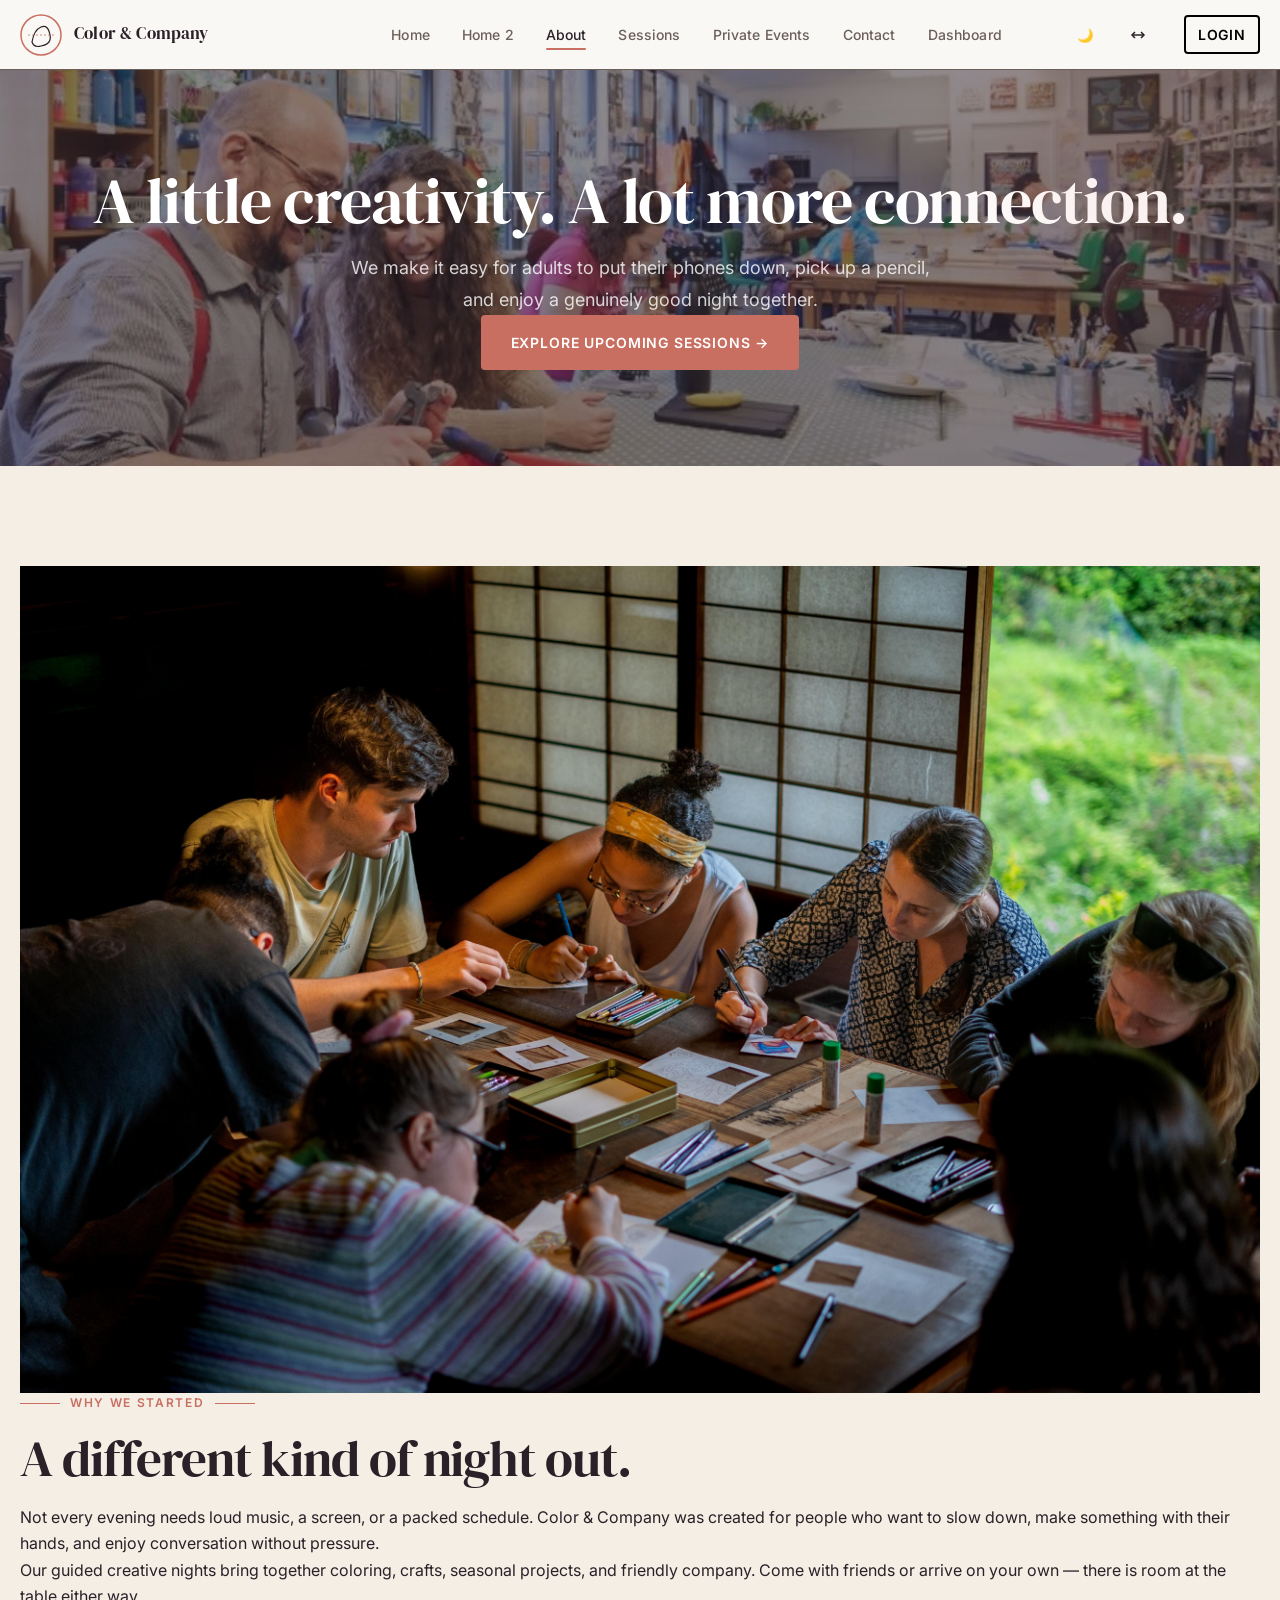
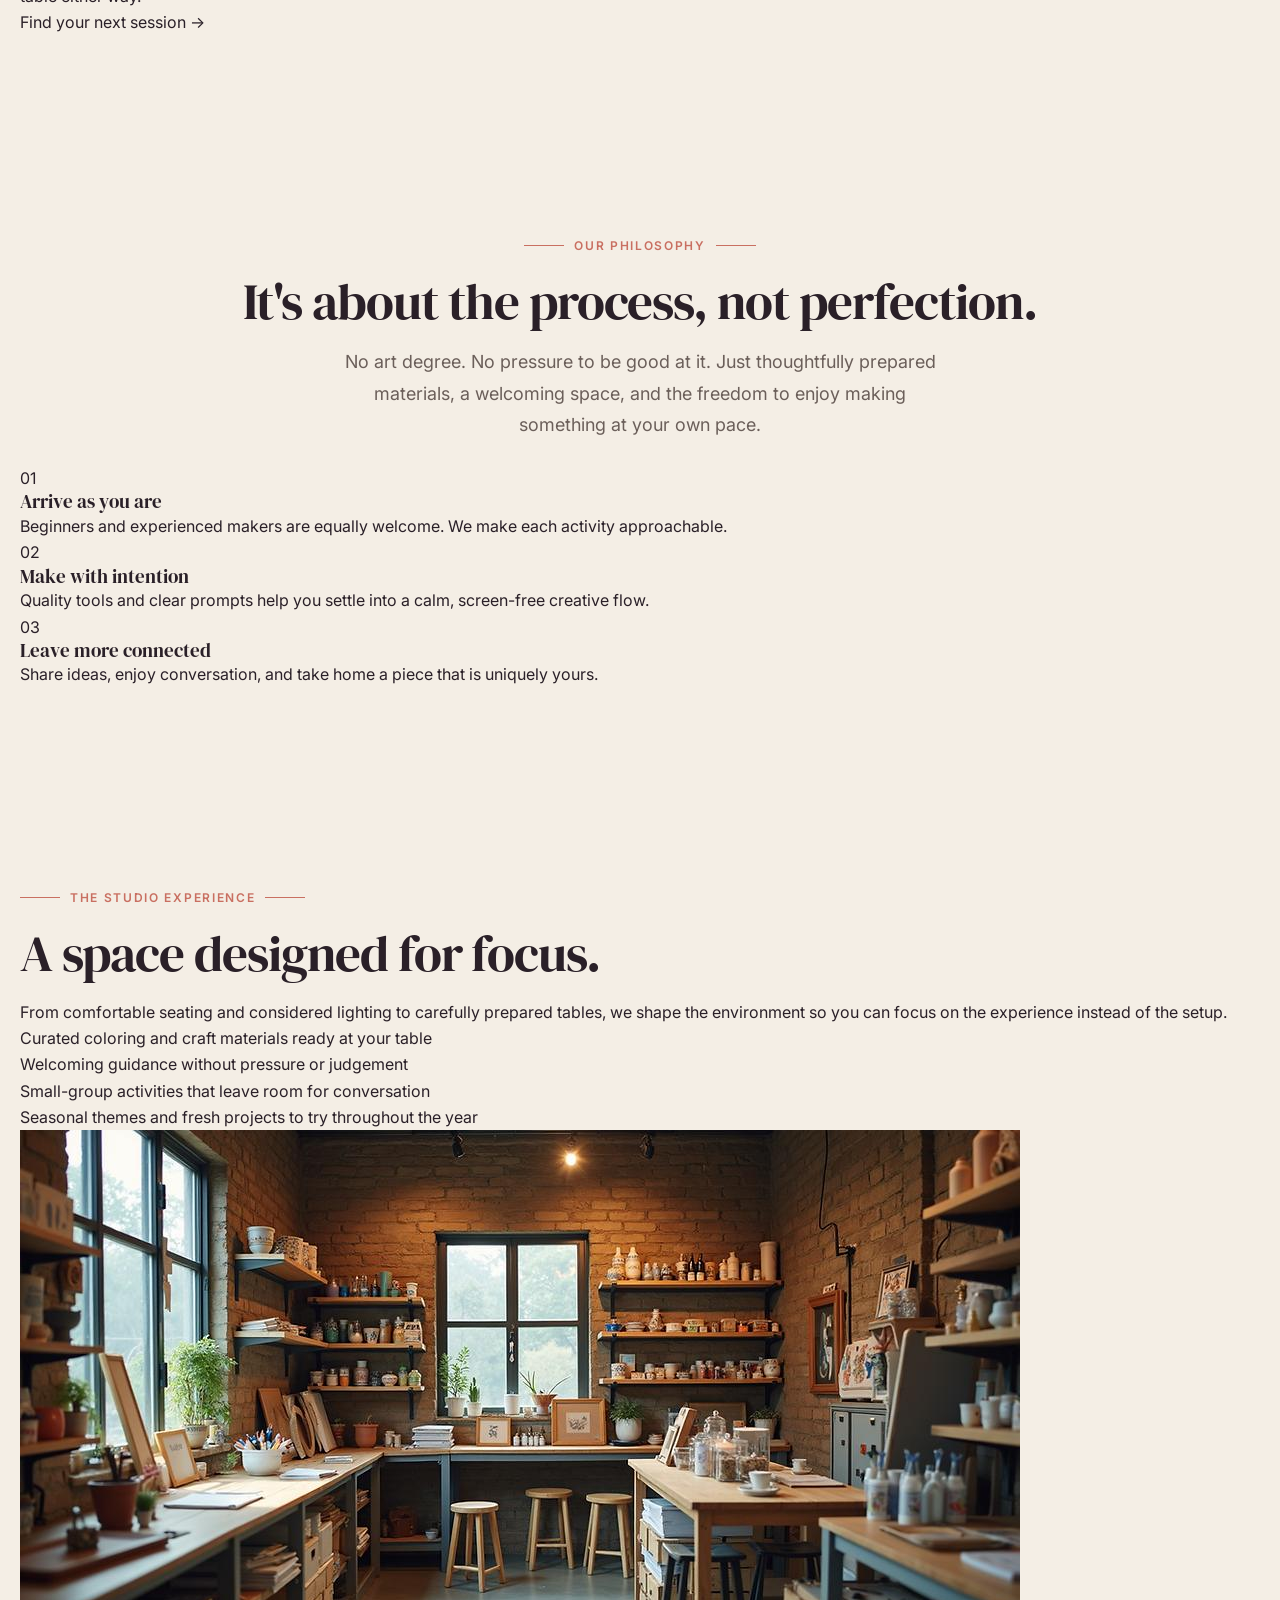
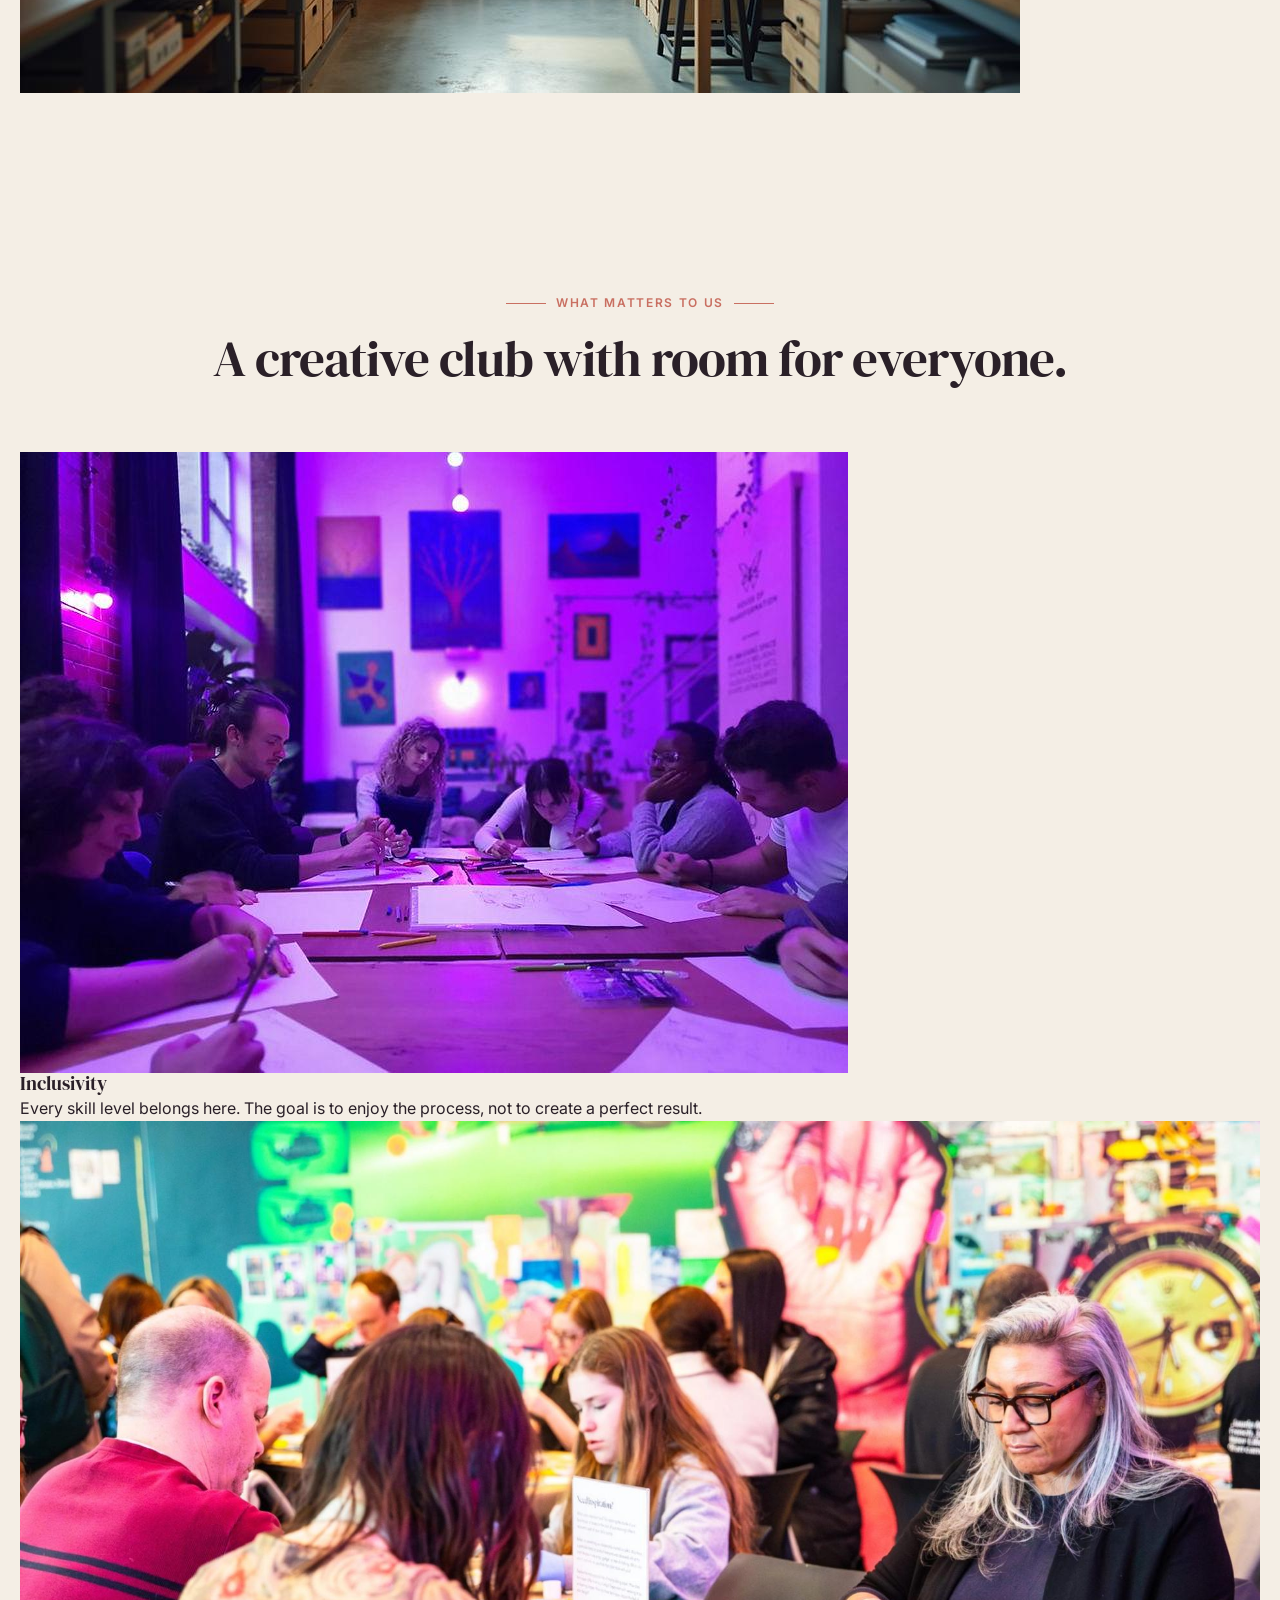
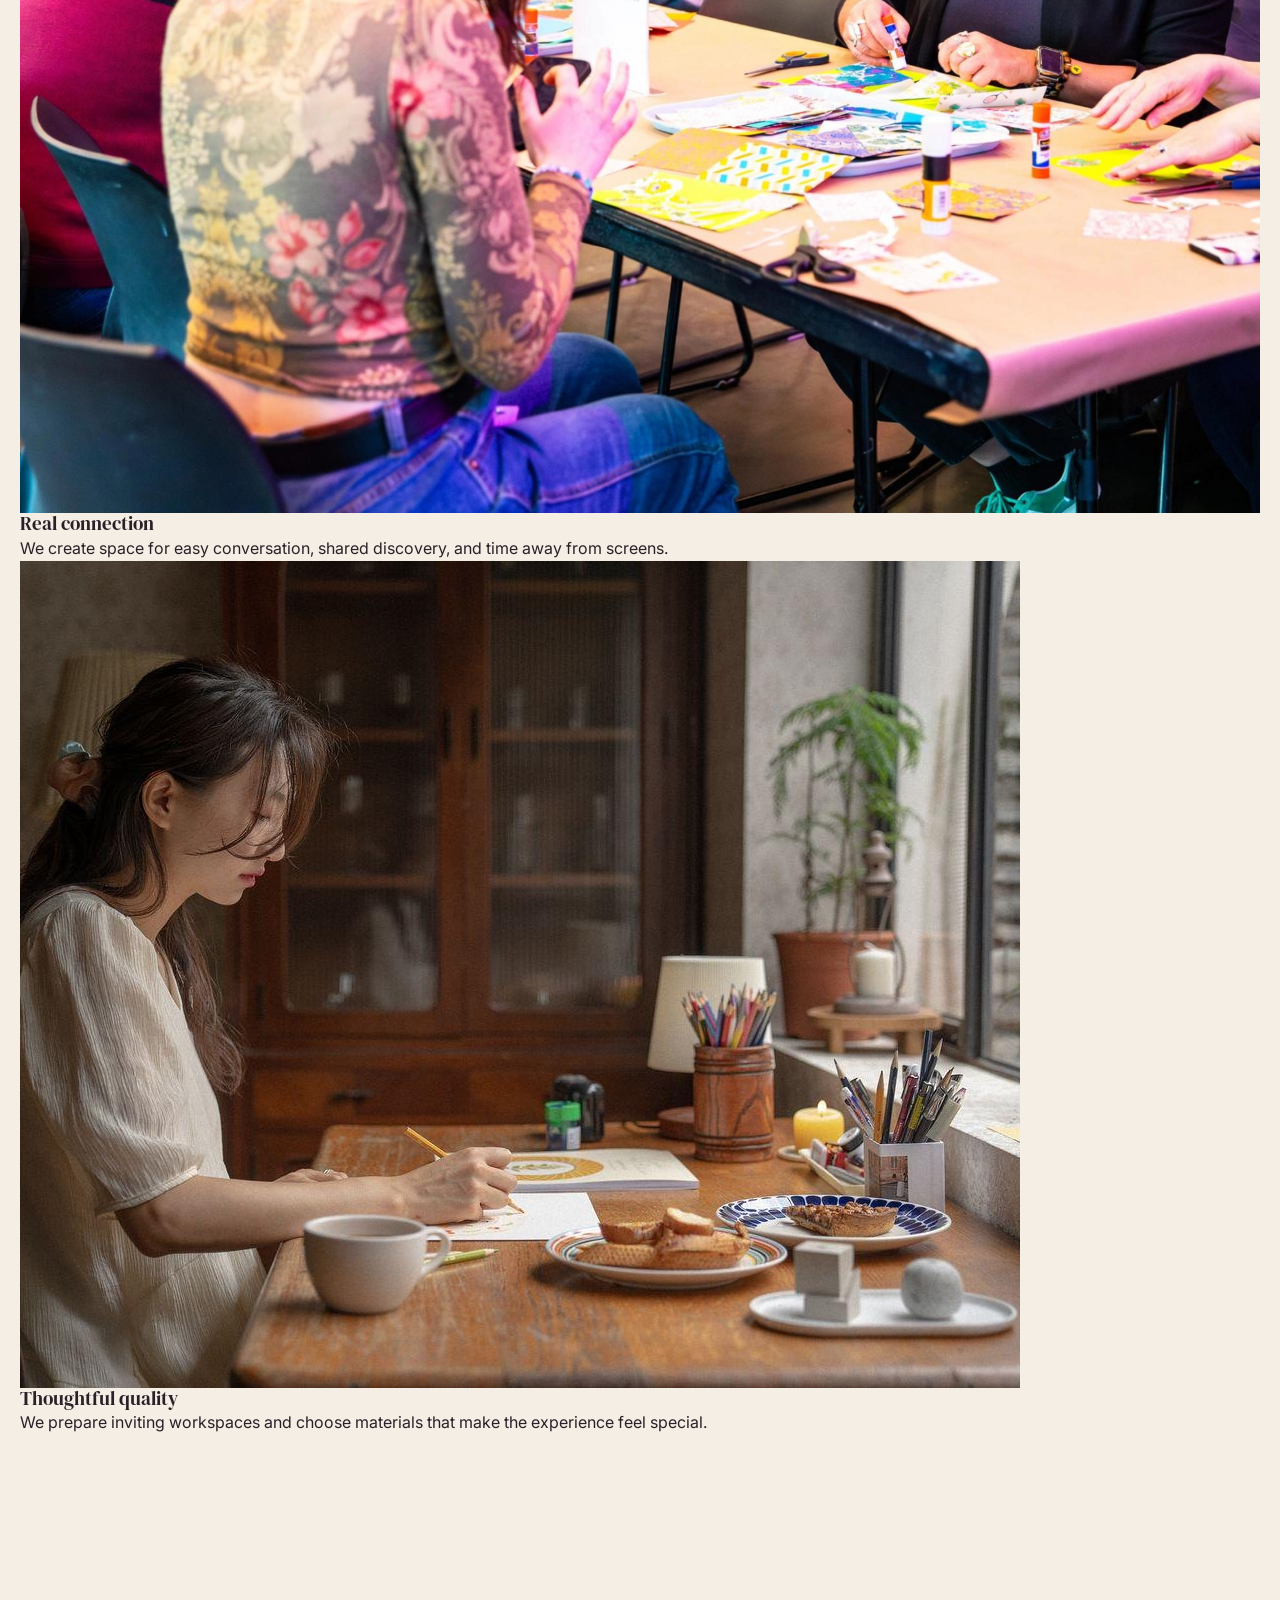
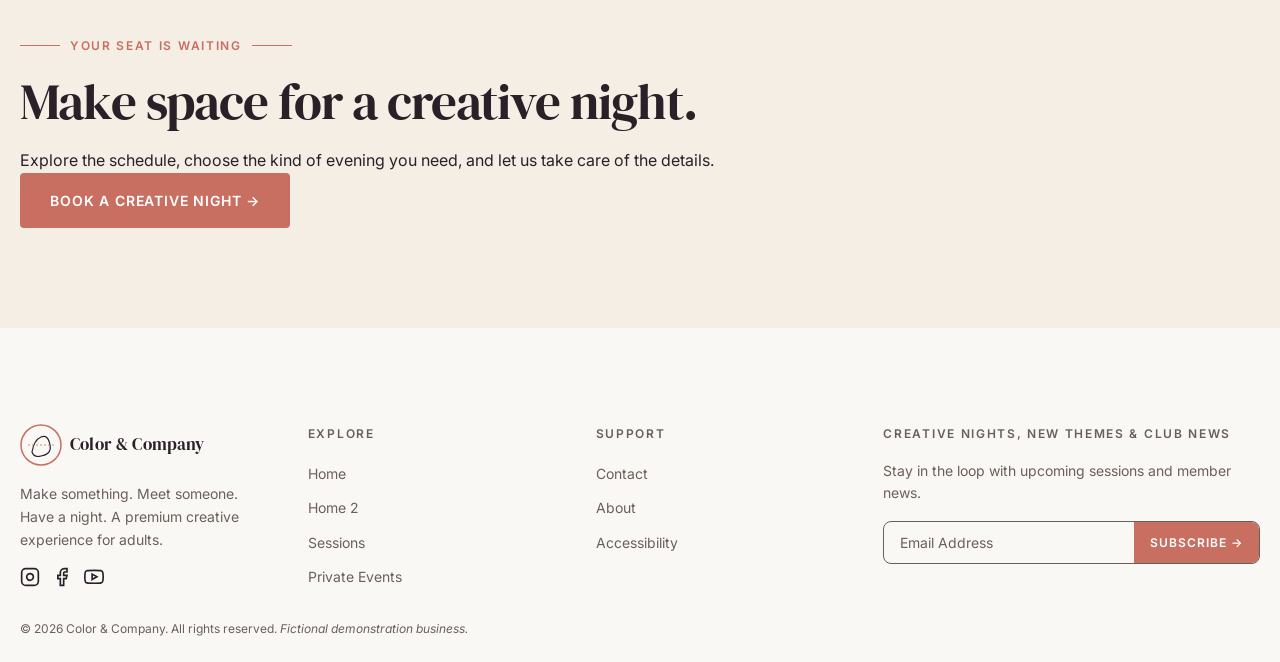
==== commit f16592a5: "corrections" ====
--- a/about.html
+++ b/about.html
@@ -1,4 +1,4 @@
-﻿<!DOCTYPE html>
+<!DOCTYPE html>
 <html lang="en" data-theme="light">
 
 <head>
@@ -108,92 +108,78 @@
     </div>
   </aside>
 
-  <header class="page-hero" role="banner"
-    style="background: linear-gradient(rgba(42,32,40,0.85), rgba(42,32,40,0.85)), url('assets/images/abt-hero.jpg') center/cover no-repeat;">
-    <div class="page-hero__content">
-      <div class="page-hero__label">Our Story</div>
-      <h1 class="page-hero__title">We Believe in Making Things.</h1>
-      <p class="page-hero__desc">Adults deserve a space to be creative, social, and offline. Welcome to Color & Company.
-      </p>
+  <header class="page-hero about-hero" role="banner"
+    style="background: linear-gradient(rgba(42,32,40,0.52), rgba(42,32,40,0.58)), url('assets/images/abt-hero.jpg') center/cover no-repeat;">
+    <div class="page-hero__content container">
+      <h1 class="page-hero__title">A little creativity. A lot more connection.</h1>
+      <p class="page-hero__desc">We make it easy for adults to put their phones down, pick up a pencil, and enjoy a genuinely good night together.</p>
+      <a href="sessions.html" class="btn btn-primary">Explore Upcoming Sessions →</a>
     </div>
   </header>
 
-  <section class="split-section" aria-labelledby="about-1">
-    <div class="split-section__image reveal-left">
-      <img src="assets/images/studio.jpg" alt="Studio space" loading="lazy">
-    </div>
-    <div class="split-section__content reveal-right">
-      <h2 class="section-header__title" id="about-1">Why We Started.</h2>
-      <p style="color:var(--color-text-muted);line-height:1.8;margin-bottom:var(--space-md)">
-        Going out used to mean loud bars, expensive dinners, or sitting in a dark theater. We wanted something different
-        — an evening where you could talk, relax, and actually make something with your hands.
-      </p>
-      <p style="color:var(--color-text-muted);line-height:1.8">
-        Color & Company was built on a simple idea: creativity shouldn't stop when you grow up, and socialising
-        shouldn't always involve a screen or a shout.
-      </p>
-    </div>
-  </section>
-
-  <!-- NEW SECTION 1: Philosophy -->
-  <section class="section" aria-labelledby="about-2">
+  <section class="about-story section" aria-labelledby="about-story-title">
+    <div class="container about-split">
+      <div class="about-image"><img src="assets/images/studio.jpg" alt="Warm, welcoming creative studio prepared for a group craft night" loading="lazy"></div>
+      <div class="about-copy">
+        <div class="section-header__label">Why We Started</div>
+        <h2 class="section-header__title" id="about-story-title">A different kind of night out.</h2>
+        <p>Not every evening needs loud music, a screen, or a packed schedule. Color &amp; Company was created for people who want to slow down, make something with their hands, and enjoy conversation without pressure.</p>
+        <p>Our guided creative nights bring together coloring, crafts, seasonal projects, and friendly company. Come with friends or arrive on your own — there is room at the table either way.</p>
+        <a class="text-link" href="sessions.html">Find your next session <span aria-hidden="true">→</span></a>
+      </div>
+    </div>
+  </section>
+
+  <section class="about-philosophy section" aria-labelledby="about-philosophy-title">
+    <div class="container about-centered">
+      <div class="section-header section-header--center" style="margin-inline:auto;margin-bottom:var(--space-md)">
+        <div class="section-header__label">Our Philosophy</div>
+        <h2 class="section-header__title" id="about-philosophy-title">It's about the process, not perfection.</h2>
+        <p class="section-header__desc">No art degree. No pressure to be good at it. Just thoughtfully prepared materials, a welcoming space, and the freedom to enjoy making something at your own pace.</p>
+      </div>
+      <div class="about-principles">
+        <article><span class="about-step">01</span><h3>Arrive as you are</h3><p>Beginners and experienced makers are equally welcome. We make each activity approachable.</p></article>
+        <article><span class="about-step">02</span><h3>Make with intention</h3><p>Quality tools and clear prompts help you settle into a calm, screen-free creative flow.</p></article>
+        <article><span class="about-step">03</span><h3>Leave more connected</h3><p>Share ideas, enjoy conversation, and take home a piece that is uniquely yours.</p></article>
+      </div>
+    </div>
+  </section>
+
+  <section class="about-studio section" aria-labelledby="about-studio-title">
+    <div class="container about-split about-split-reverse">
+      <div class="about-copy">
+        <div class="section-header__label">The Studio Experience</div>
+        <h2 class="section-header__title" id="about-studio-title">A space designed for focus.</h2>
+        <p>From comfortable seating and considered lighting to carefully prepared tables, we shape the environment so you can focus on the experience instead of the setup.</p>
+        <ul class="about-checklist">
+          <li>Curated coloring and craft materials ready at your table</li>
+          <li>Welcoming guidance without pressure or judgement</li>
+          <li>Small-group activities that leave room for conversation</li>
+          <li>Seasonal themes and fresh projects to try throughout the year</li>
+        </ul>
+      </div>
+      <div class="about-image"><img src="assets/images/focus.jpg" alt="Organized art materials and a calm studio workspace" loading="lazy"></div>
+    </div>
+  </section>
+
+  <section class="about-values section" aria-labelledby="about-values-title">
     <div class="container">
-      <div class="section-header section-header--center reveal">
-        <div class="section-header__label">Philosophy</div>
-        <h2 class="section-header__title" id="about-2">It's about the process, not perfection.</h2>
-        <p class="section-header__desc">You don't need to be an artist to join. You just need a desire to make something
-          and disconnect from the noise.</p>
-      </div>
-    </div>
-  </section>
-
-  <!-- NEW SECTION 2: Studio Space -->
-  <section class="split-section" aria-labelledby="about-3" style="flex-direction: row-reverse;">
-    <div class="split-section__image reveal-right">
-      <img src="assets/images/focus.jpg" alt="Studio environment" loading="lazy">
-    </div>
-    <div class="split-section__content reveal-left">
-      <h2 class="section-header__title" id="about-3">A Space Designed for Focus.</h2>
-      <p style="color:var(--color-text-muted);line-height:1.8;margin-bottom:var(--space-md)">
-        Every detail of Color & Company has been considered to help you drop into a flow state. Ambient lighting,
-        comfortable seating, and premium tools provided at every table.
-      </p>
-    </div>
-  </section>
-
-  <!-- NEW SECTION 3: Values -->
-  <section class="section"
-    style="background:var(--color-surface); padding-top: 100px !important; padding-bottom: 140px !important;">
-    <div class="container">
-      <div class="section-header reveal section-header--center">
-        <h2 class="section-header__title">Our Core Values</h2>
-      </div>
-      <div class="benefits-grid reveal core-values-grid">
-        <div class="benefit-item">
-          <div class="benefit-item__title">Inclusivity</div>
-          <p class="benefit-item__desc">Everyone starts somewhere. We welcome absolute beginners and seasoned creators
-            alike.</p>
-        </div>
-        <div class="benefit-item">
-          <div class="benefit-item__title">Analog Connection</div>
-          <p class="benefit-item__desc">A strict no-laptops policy during sessions ensures everyone is present in the
-            room.</p>
-        </div>
-        <div class="benefit-item">
-          <div class="benefit-item__title">Quality Materials</div>
-          <p class="benefit-item__desc">We source only the best paper, pencils, and craft materials so your work feels
-            premium.</p>
-        </div>
-      </div>
-    </div>
-  </section>
-  <section class="section"
-    style="background: linear-gradient(rgba(42,32,40,0.85), rgba(42,32,40,0.85)), url('assets/images/hero-craft-night.webp') center/cover no-repeat; color: white;">
-    <div class="container" style="text-align:center">
-      <div class="section-header__label" style="justify-content:center;display:flex">Join Us</div>
-      <h2 class="section-header__title" style="margin-bottom:var(--space-md); color: white;">Experience the Studio.
-      </h2>
-      <a href="sessions.html" class="btn btn-primary">Book a Session →</a>
+      <div class="section-header section-header--center">
+        <div class="section-header__label">What Matters to Us</div>
+        <h2 class="section-header__title" id="about-values-title">A creative club with room for everyone.</h2>
+      </div>
+      <div class="about-value-grid">
+        <article><img src="assets/images/choose1.jpg" alt="Coloring materials ready for a session" loading="lazy"><h3>Inclusivity</h3><p>Every skill level belongs here. The goal is to enjoy the process, not to create a perfect result.</p></article>
+        <article><img src="assets/images/choose2.jpg" alt="Friends sharing a creative activity" loading="lazy"><h3>Real connection</h3><p>We create space for easy conversation, shared discovery, and time away from screens.</p></article>
+        <article><img src="assets/images/choose3.jpg" alt="Carefully arranged creative supplies" loading="lazy"><h3>Thoughtful quality</h3><p>We prepare inviting workspaces and choose materials that make the experience feel special.</p></article>
+      </div>
+    </div>
+  </section>
+
+  <section class="about-final section" aria-labelledby="about-final-title">
+    <div class="container about-final-inner">
+      <div><div class="section-header__label">Your Seat Is Waiting</div><h2 class="section-header__title" id="about-final-title">Make space for a creative night.</h2><p>Explore the schedule, choose the kind of evening you need, and let us take care of the details.</p></div>
+      <a href="sessions.html" class="btn btn-primary">Book a Creative Night →</a>
     </div>
   </section>
 
--- a/assets/css/style.css
+++ b/assets/css/style.css
@@ -1,4617 +1,4699 @@
-﻿/* ============================================================
-   COLOR & COMPANY — PREMIUM ADULT COLORING & CRAFT NIGHT SOCIAL CLUB
-   style.css — Complete Design System
-   ============================================================ */
-
-/* ============================================================
-   GOOGLE FONTS
-   ============================================================ */
-@import url('https://fonts.googleapis.com/css2?family=DM+Serif+Display:ital@0;1&family=Inter:wght@300;400;500;600;700&display=swap');
-
-/* ============================================================
-   CSS CUSTOM PROPERTIES — DESIGN SYSTEM
-   ============================================================ */
-:root {
-  /* Brand Colors */
-  --color-plum: #2A2028;
-  --color-cream: #F4EEE5;
-  --color-coral: #C96F61;
-
-  /* Light Mode (default) */
-  --color-bg: #F4EEE5;
-  --color-surface: #FFFFFF;
-  --color-surface-2: #EDE6DC;
-  --color-text: #2A2028;
-  --color-text-muted: #6B5F5A;
-  --color-heading: #2A2028;
-  --color-border: rgba(42, 32, 40, 0.12);
-  --color-border-strong: rgba(42, 32, 40, 0.25);
-  --color-overlay: rgba(42, 32, 40, 0.6);
-  --color-primary: #C96F61;
-  --color-primary-hover: #B85C4E;
-  --color-primary-light: rgba(201, 111, 97, 0.12);
-  --color-navbar-bg: #FAF8F5;
-  --color-navbar-text: #F4EEE5;
-  --color-footer-bg: #FAF8F5;
-  --color-sidebar-bg: #2A2028;
-  --color-sidebar-text: #F4EEE5;
-  --color-card-bg: #FFFFFF;
-  --color-input-bg: #FFFFFF;
-  --color-input-border: rgba(42, 32, 40, 0.2);
-  --color-shadow: rgba(42, 32, 40, 0.08);
-  --color-shadow-strong: rgba(42, 32, 40, 0.18);
-
-  /* Typography */
-  --font-heading: 'DM Serif Display', Georgia, serif;
-  --font-body: 'Inter', -apple-system, BlinkMacSystemFont, sans-serif;
-
-  /* Font Sizes */
-  --text-xs: 0.75rem;
-  --text-sm: 0.875rem;
-  --text-base: 1rem;
-  --text-md: 1.125rem;
-  --text-lg: 1.25rem;
-  --text-xl: 1.5rem;
-  --text-2xl: 2rem;
-  --text-3xl: 2.5rem;
-  --text-4xl: 3rem;
-  --text-5xl: 3.75rem;
-  --text-6xl: 4.5rem;
-  --text-7xl: 5.5rem;
-
-  /* Spacing */
-  --space-xs: 8px;
-  --space-sm: 16px;
-  --space-md: 24px;
-  --space-lg: 40px;
-  --space-xl: 64px;
-  --space-2xl: 96px;
-  --space-3xl: 128px;
-
-  /* Layout */
-  --container-max: 1320px;
-  --container-pad: 20px;
-  --border-radius: 4px;
-  --border-radius-md: 8px;
-  --border-radius-lg: 12px;
-  --border-radius-xl: 20px;
-
-  /* Transitions */
-  --transition-fast: 0.15s ease;
-  --transition-base: 0.25s ease;
-  --transition-slow: 0.4s ease;
-  --transition-long: 0.6s cubic-bezier(0.4, 0, 0.2, 1);
-
-  /* Sidebar */
-  --sidebar-width: 260px;
-  --topbar-height: 64px;
-
-  /* Z-index layers */
-  --z-base: 1;
-  --z-dropdown: 100;
-  --z-sticky: 200;
-  --z-drawer: 300;
-  --z-modal: 400;
-  --z-toast: 500;
-}
-
-/* Dark Mode */
-[data-theme="light"] {
-  --color-bg: #F4EEE5;
-  --color-surface: #ffffff;
-  --color-surface-2: #FAF8F5;
-  --color-text: #2A2028;
-  --color-text-muted: #6B5F5A;
-  --color-navbar-bg: #FAF8F5;
-  --color-footer-bg: #FAF8F5;
-  --color-navbar-text: #2A2028;
-  --color-sidebar-bg: #FAF8F5;
-  --color-sidebar-text: #2A2028;
-}
-
-[data-theme="light"] .sidebar__nav-link:hover {
-  background: rgba(0, 0, 0, 0.06);
-}
-
-[data-theme="light"] .sidebar__nav-link {
-  color: var(--color-text-muted);
-}
-
-[data-theme="light"] .sidebar__nav-link.active {
-  color: var(--color-primary);
-}
-
-[data-theme="light"] .btn-outline-light {
-  color: #000000 !important;
-  border-color: #000000 !important;
-}
-
-[data-theme="light"] .btn-outline-light:hover {
-  background: rgba(0, 0, 0, 0.08) !important;
-}
-
-[data-theme="light"] .hero__title {
-  color: var(--color-text) !important;
-}
-
-[data-theme="light"] .hero__label {
-  color: var(--color-primary) !important;
-}
-
-[data-theme="light"] .hero__bg::after {
-  background: linear-gradient(to bottom, rgba(244, 238, 229, 0.85) 0%, rgba(244, 238, 229, 0.95) 100%) !important;
-}
-
-[data-theme="light"] .page-hero__title,
-[data-theme="light"] .hero-split__title {
-  color: #ffffff !important;
-}
-
-[data-theme="light"] .page-hero__desc,
-[data-theme="light"] .hero-split__subtitle {
-  color: rgba(255, 255, 255, 0.8) !important;
-}
-
-[data-theme="light"] .navbar__login {
-  color: #000000 !important;
-}
-
-[data-theme="light"] .navbar__hamburger span {
-  background: #000000 !important;
-}
-
-[data-theme="light"] .btn-outline-light {
-  color: #000000 !important;
-  border-color: #000000 !important;
-}
-
-[data-theme="light"] .btn-outline-light:hover {
-  background: rgba(0, 0, 0, 0.08) !important;
-}
-
-[data-theme="light"] .hero__title {
-  color: var(--color-text) !important;
-}
-
-[data-theme="light"] .hero__label {
-  color: var(--color-primary) !important;
-}
-
-[data-theme="light"] .hero__bg::after {
-  background: linear-gradient(to bottom, rgba(244, 238, 229, 0.85) 0%, rgba(244, 238, 229, 0.95) 100%) !important;
-}
-
-[data-theme="light"] .page-hero__title,
-[data-theme="light"] .hero-split__title {
-  color: #ffffff !important;
-}
-
-[data-theme="light"] .page-hero__desc,
-[data-theme="light"] .hero-split__subtitle {
-  color: rgba(255, 255, 255, 0.8) !important;
-}
-
-[data-theme="light"] .navbar__login {
-  color: var(--color-text);
-  font-weight: 600;
-}
-
-[data-theme="dark"] {
-  --color-bg: #2A2028;
-  --color-surface: #3A3038;
-  --color-surface-2: #322F30;
-  --color-text: #F4EEE5;
-  --color-text-muted: #A89890;
-  --color-heading: #F4EEE5;
-  --color-border: var(--color-text-muted);
-  --color-border-strong: var(--color-text-muted);
-  --color-overlay: rgba(42, 32, 40, 0.8);
-  --color-primary: #C96F61;
-  --color-primary-hover: #D9806F;
-  --color-primary-light: rgba(201, 111, 97, 0.18);
-  --color-navbar-bg: #1E1B1F;
-  --color-navbar-text: #F4EEE5;
-  --color-footer-bg: #1E1B1F;
-  --color-sidebar-bg: #1E1B1F;
-  --color-sidebar-text: #F4EEE5;
-  --color-card-bg: #3A3038;
-  --color-input-bg: #322F30;
-  --color-input-border: var(--color-text-muted);
-  --color-shadow: rgba(0, 0, 0, 0.3);
-  --color-shadow-strong: rgba(0, 0, 0, 0.5);
-}
-
-/* ============================================================
-   RESET & BASE
-   ============================================================ */
-*,
-*::before,
-*::after {
-  box-sizing: border-box;
-  margin: 0;
-  padding: 0;
-}
-
-html {
-  scroll-behavior: smooth;
-  font-size: 16px;
-  -webkit-text-size-adjust: 100%;
-}
-
-body {
-  font-family: var(--font-body);
-  font-size: var(--text-base);
-  line-height: 1.65;
-  color: var(--color-text);
-  background-color: var(--color-bg);
-  transition: background-color var(--transition-base), color var(--transition-base);
-  overflow-x: hidden;
-}
-
-img {
-  max-width: 100%;
-  height: auto;
-  display: block;
-}
-
-a {
-  color: inherit;
-  text-decoration: none;
-}
-
-ul,
-ol {
-  list-style: none;
-}
-
-button {
-  cursor: pointer;
-  border: none;
-  background: none;
-  font-family: var(--font-body);
-}
-
-input,
-textarea,
-select {
-  font-family: var(--font-body);
-  font-size: var(--text-base);
-}
-
-/* ============================================================
-   LAYOUT
-   ============================================================ */
-.container {
-  width: min(100% - 40px, var(--container-max));
-  margin-inline: auto;
-}
-
-@media (max-width: 480px) {
-  .container {
-    width: calc(100% - 32px);
-  }
-}
-
-.section {
-  padding-top: 100px !important;
-  padding-bottom: 100px !important;
-}
-
-.section-sm {
-  padding-block: var(--space-xl);
-}
-
-.section-lg {
-  padding-block: var(--space-3xl);
-}
-
-/* ============================================================
-   TYPOGRAPHY
-   ============================================================ */
-h1,
-h2,
-h3,
-h4,
-h5,
-h6 {
-  font-family: var(--font-heading);
-  color: var(--color-heading);
-  line-height: 1.15;
-  font-weight: 400;
-}
-
-.display-1 {
-  font-size: clamp(2.75rem, 7vw, 5.5rem);
-  letter-spacing: -0.02em;
-}
-
-.display-2 {
-  font-size: clamp(2.25rem, 5vw, 4rem);
-  letter-spacing: -0.02em;
-}
-
-.display-3 {
-  font-size: clamp(1.75rem, 3.5vw, 3rem);
-  letter-spacing: -0.015em;
-}
-
-.heading-1 {
-  font-size: clamp(1.5rem, 3vw, 2.5rem);
-}
-
-.heading-2 {
-  font-size: clamp(1.25rem, 2.5vw, 2rem);
-}
-
-.label {
-  font-family: var(--font-body);
-  font-size: var(--text-xs);
-  font-weight: 600;
-  letter-spacing: 0.12em;
-  text-transform: uppercase;
-  color: var(--color-text-muted);
-}
-
-.label-coral {
-  color: var(--color-primary);
-}
-
-.text-muted {
-  color: var(--color-text-muted);
-}
-
-.text-lead {
-  font-size: var(--text-md);
-  line-height: 1.75;
-  color: var(--color-text-muted);
-}
-
-/* ============================================================
-   BUTTONS
-   ============================================================ */
-.btn {
-  display: inline-flex;
-  align-items: center;
-  gap: var(--space-xs);
-  padding: 14px 28px;
-  font-family: var(--font-body);
-  font-size: var(--text-sm);
-  font-weight: 600;
-  letter-spacing: 0.06em;
-  text-transform: uppercase;
-  border-radius: var(--border-radius);
-  transition: all var(--transition-base);
-  cursor: pointer;
-  border: none;
-  white-space: nowrap;
-  position: relative;
-  overflow: hidden;
-}
-
-.btn::after {
-  content: '';
-  position: absolute;
-  inset: 0;
-  background: rgba(255, 255, 255, 0.1);
-  opacity: 0;
-  transition: opacity var(--transition-fast);
-}
-
-.btn:hover::after {
-  opacity: 1;
-}
-
-.btn-primary {
-  background: var(--color-primary);
-  color: #fff;
-  border: 2px solid var(--color-primary);
-}
-
-.btn-primary:hover {
-  background: var(--color-primary-hover);
-  border-color: var(--color-primary-hover);
-  transform: translateY(-2px);
-  box-shadow: 0 8px 24px rgba(201, 111, 97, 0.35);
-}
-
-.btn-outline {
-  background: transparent;
-  color: var(--color-text);
-  border: 2px solid var(--color-border-strong);
-}
-
-.btn-outline:hover {
-  border-color: var(--color-text);
-  transform: translateY(-2px);
-}
-
-.btn-outline-light {
-  background: transparent;
-  color: #fff;
-  border: 2px solid rgba(255, 255, 255, 0.4);
-}
-
-.btn-outline-light:hover {
-  border-color: #fff;
-  background: rgba(255, 255, 255, 0.08);
-}
-
-.btn-ghost {
-  background: transparent;
-  color: var(--color-primary);
-  padding-inline: 4px;
-  letter-spacing: 0.04em;
-}
-
-.btn-ghost:hover {
-  opacity: 0.75;
-}
-
-.btn-sm {
-  padding: 10px 20px;
-  font-size: var(--text-xs);
-}
-
-.btn-lg {
-  padding: 18px 36px;
-  font-size: var(--text-base);
-}
-
-.btn-icon {
-  width: 44px;
-  height: 44px;
-  padding: 0;
-  border-radius: var(--border-radius-md);
-  display: inline-flex;
-  align-items: center;
-  justify-content: center;
-  background: transparent;
-  color: var(--color-navbar-text);
-  border: 1px solid transparent;
-  transition: all var(--transition-fast);
-}
-
-.btn-icon:hover {
-  background: rgba(255, 255, 255, 0.08);
-  border-color: rgba(255, 255, 255, 0.12);
-}
-
-/* ============================================================
-   NAVBAR
-   ============================================================ */
-.navbar {
-  position: fixed;
-  top: 0;
-  inset-inline: 0;
-  z-index: var(--z-sticky);
-  background: var(--color-navbar-bg);
-  height: 70px;
-  display: flex;
-  align-items: center;
-  transition: all var(--transition-base);
-  border-bottom: 1px solid var(--color-text-muted);
-}
-
-.navbar.scrolled {
-  box-shadow: 0 4px 30px rgba(0, 0, 0, 0.25);
-}
-
-.navbar__inner {
-  width: min(100% - 40px, var(--container-max));
-  margin-inline: auto;
-  display: flex;
-  align-items: center;
-  gap: var(--space-md);
-}
-
-/* Logo */
-.navbar__logo {
-  display: flex;
-  align-items: center;
-  gap: 12px;
-  flex-shrink: 0;
-  color: var(--color-navbar-text);
-}
-
-.navbar__logo-mark {
-  width: 42px;
-  height: 42px;
-  flex-shrink: 0;
-}
-
-.navbar__logo-text {
-  display: flex;
-  flex-direction: column;
-  line-height: 1;
-  gap: 2px;
-}
-
-.navbar__logo-name {
-  font-family: var(--font-heading);
-  font-size: 1.05rem;
-  color: var(--color-text);
-  letter-spacing: 0.01em;
-}
-
-.navbar__logo-descriptor {
-  font-size: 0.6rem;
-  font-weight: 600;
-  letter-spacing: 0.14em;
-  text-transform: uppercase;
-  color: var(--color-text-muted);
-}
-
-/* Nav Links */
-.navbar__nav {
-  display: flex;
-  align-items: center;
-  gap: 4px;
-  margin-inline-start: auto;
-}
-
-.navbar__link {
-  padding: 8px 14px;
-  font-size: var(--text-sm);
-  font-weight: 500;
-  color: var(--color-text-muted);
-  border-radius: var(--border-radius);
-  transition: color var(--transition-fast);
-  letter-spacing: 0.01em;
-  white-space: nowrap;
-}
-
-.navbar__link:hover,
-.navbar__link.active {
-  color: var(--color-text);
-}
-
-.navbar__link.active {
-  position: relative;
-}
-
-.navbar__link.active::after {
-  content: '';
-  position: absolute;
-  bottom: 4px;
-  inset-inline: 14px;
-  height: 2px;
-  background: var(--color-primary);
-  border-radius: 2px;
-}
-
-/* Navbar Right */
-.navbar__actions {
-  display: flex;
-  align-items: center;
-  gap: var(--space-xs);
-  margin-inline-start: var(--space-md);
-  flex-shrink: 0;
-}
-
-.navbar__login {
-  padding: 8px 16px;
-  font-size: var(--text-sm);
-  font-weight: 600;
-  color: var(--color-text);
-  border-radius: var(--border-radius);
-  transition: color var(--transition-fast);
-  white-space: nowrap;
-}
-
-.navbar__login:hover {
-  color: var(--color-text);
-}
-
-.navbar__cta {
-  padding: 10px 20px;
-  background: var(--color-primary);
-  color: #fff;
-  font-size: var(--text-xs);
-  font-weight: 600;
-  letter-spacing: 0.08em;
-  text-transform: uppercase;
-  border-radius: var(--border-radius);
-  transition: all var(--transition-fast);
-  white-space: nowrap;
-}
-
-.navbar__cta:hover {
-  background: var(--color-primary-hover);
-  transform: translateY(-1px);
-}
-
-/* Hamburger */
-.navbar__hamburger {
-  display: none;
-  flex-direction: column;
-  gap: 5px;
-  width: 44px;
-  height: 44px;
-  align-items: center;
-  justify-content: center;
-  margin-inline-start: auto;
-  cursor: pointer;
-  border-radius: var(--border-radius-md);
-  transition: background var(--transition-fast);
-}
-
-.navbar__hamburger:hover {
-  background: rgba(255, 255, 255, 0.08);
-}
-
-.navbar__hamburger span {
-  display: block;
-  width: 22px;
-  height: 2px;
-  background: var(--color-text);
-  border-radius: 2px;
-  transition: all var(--transition-base);
-}
-
-.navbar__hamburger.open span:nth-child(1) {
-  transform: translateY(7px) rotate(45deg);
-}
-
-.navbar__hamburger.open span:nth-child(2) {
-  opacity: 0;
-}
-
-.navbar__hamburger.open span:nth-child(3) {
-  transform: translateY(-7px) rotate(-45deg);
-}
-
-/* Mobile Drawer */
-.mobile-drawer {
-  position: fixed;
-  top: 0;
-  inset-inline-end: 0;
-  width: min(320px, 100vw);
-  height: 100vh;
-  background: var(--color-surface);
-  z-index: var(--z-drawer);
-  transform: translateX(100%);
-  transition: transform 0.4s cubic-bezier(0.4, 0, 0.2, 1);
-  overflow-y: auto;
-  padding: var(--space-lg) var(--space-md);
-  display: flex;
-  flex-direction: column;
-  gap: var(--space-md);
-}
-
-[dir="rtl"] .mobile-drawer {
-  inset-inline-end: auto;
-  inset-inline-start: 0;
-  transform: translateX(-100%);
-}
-
-.mobile-drawer.open {
-  transform: translateX(0);
-}
-
-.mobile-drawer__close {
-  display: flex;
-  align-items: center;
-  justify-content: flex-end;
-  margin-bottom: var(--space-sm);
-}
-
-.mobile-drawer__logo {
-  font-family: var(--font-heading);
-  font-size: 1.1rem;
-  color: var(--color-text);
-}
-
-.mobile-drawer__x {
-  width: 36px;
-  height: 36px;
-  display: flex;
-  align-items: center;
-  justify-content: center;
-  color: var(--color-text);
-  font-size: 1.25rem;
-  border-radius: var(--border-radius-md);
-  cursor: pointer;
-  transition: background var(--transition-fast);
-}
-
-.mobile-drawer__x:hover {
-  background: rgba(255, 255, 255, 0.08);
-}
-
-.mobile-drawer__nav {
-  display: flex;
-  flex-direction: column;
-  gap: 4px;
-}
-
-.mobile-drawer__link {
-  display: block;
-  padding: 12px 16px;
-  color: var(--color-text-muted);
-  font-size: var(--text-base);
-  font-weight: 500;
-  border-radius: var(--border-radius-md);
-  transition: all var(--transition-fast);
-}
-
-.mobile-drawer__link:hover,
-.mobile-drawer__link.active {
-  background: rgba(255, 255, 255, 0.06);
-  color: var(--color-text);
-}
-
-.mobile-drawer__divider {
-  height: 1px;
-  background: var(--color-text-muted);
-  margin-block: var(--space-sm);
-}
-
-.mobile-drawer__controls {
-  display: flex;
-  flex-direction: column;
-  gap: var(--space-xs);
-}
-
-.mobile-drawer__control {
-  display: flex;
-  align-items: center;
-  justify-content: space-between;
-  padding: 12px 16px;
-  border-radius: var(--border-radius-md);
-  color: var(--color-text-muted);
-  font-size: var(--text-sm);
-  cursor: pointer;
-  transition: background var(--transition-fast);
-}
-
-.mobile-drawer__control:hover {
-  background: rgba(255, 255, 255, 0.06);
-  color: var(--color-text);
-}
-
-.mobile-drawer__cta {
-  margin-top: auto;
-  display: flex;
-  flex-direction: column;
-  gap: var(--space-xs);
-}
-
-.mobile-drawer-overlay {
-  position: fixed;
-  inset: 0;
-  background: var(--color-overlay);
-  z-index: calc(var(--z-drawer) - 1);
-  opacity: 0;
-  pointer-events: none;
-  transition: opacity var(--transition-base);
-}
-
-.mobile-drawer-overlay.visible {
-  opacity: 1;
-  pointer-events: all;
-}
-
-/* ============================================================
-   SEARCH PANEL
-   ============================================================ */
-.search-panel {
-  position: fixed;
-  top: 70px;
-  inset-inline: 0;
-  background: var(--color-navbar-bg);
-  padding: var(--space-md);
-  z-index: calc(var(--z-sticky) - 1);
-  border-top: 1px solid var(--color-text-muted);
-  border-bottom: 1px solid var(--color-text-muted);
-  transform: translateY(-120%);
-  opacity: 0;
-  transition: all var(--transition-base);
-  pointer-events: none;
-}
-
-.search-panel.open {
-  transform: translateY(0);
-  opacity: 1;
-  pointer-events: all;
-}
-
-.search-panel__inner {
-  width: min(100% - 40px, var(--container-max));
-  margin-inline: auto;
-  display: flex;
-  align-items: center;
-  gap: var(--space-md);
-}
-
-.search-panel__input {
-  flex: 1;
-  background: rgba(255, 255, 255, 0.06);
-  border: 1px solid rgba(255, 255, 255, 0.12);
-  border-radius: var(--border-radius-md);
-  padding: 12px 20px;
-  color: var(--color-text);
-  font-size: var(--text-base);
-  outline: none;
-  transition: border-color var(--transition-fast);
-}
-
-.search-panel__input::placeholder {
-  color: var(--color-text-muted);
-}
-
-.search-panel__input:focus {
-  border-color: var(--color-primary);
-}
-
-.search-panel__results {
-  margin-top: var(--space-sm);
-  display: flex;
-  flex-wrap: wrap;
-  gap: var(--space-xs);
-}
-
-.search-panel__result-item {
-  display: block;
-  padding: 8px 16px;
-  background: rgba(255, 255, 255, 0.06);
-  border-radius: var(--border-radius);
-  color: var(--color-text-muted);
-  font-size: var(--text-sm);
-  transition: all var(--transition-fast);
-  cursor: pointer;
-}
-
-.search-panel__result-item:hover {
-  background: var(--color-primary);
-  color: #fff;
-}
-
-.search-panel__empty {
-  color: var(--color-text-muted);
-  font-size: var(--text-sm);
-  font-style: italic;
-}
-
-/* ============================================================
-   HERO — HOME
-   ============================================================ */
-.hero {
-  position: relative;
-  min-height: 100svh;
-  display: flex;
-  align-items: center;
-  overflow: hidden;
-  padding-top: 70px;
-}
-
-.hero__bg {
-  position: absolute;
-  inset: 0;
-  z-index: 0;
-}
-
-.hero__bg img {
-  width: 100%;
-  height: 100%;
-  object-fit: cover;
-  object-position: center;
-  will-change: transform;
-  transition: transform 20s ease-out;
-}
-
-.hero__bg::after {
-  content: '';
-  position: absolute;
-  inset: 0;
-  background: linear-gradient(to bottom,
-      rgba(42, 32, 40, 0.55) 0%,
-      rgba(42, 32, 40, 0.3) 40%,
-      rgba(42, 32, 40, 0.7) 100%);
-}
-
-.hero__particles {
-  position: absolute;
-  inset: 0;
-  z-index: 1;
-  pointer-events: none;
-}
-
-.hero__particle {
-  position: absolute;
-  border-radius: 50%;
-  opacity: 0.4;
-  animation: floatParticle var(--duration, 8s) var(--delay, 0s) infinite ease-in-out;
-}
-
-@keyframes floatParticle {
-
-  0%,
-  100% {
-    transform: translateY(0) rotate(0deg);
-    opacity: 0.3;
-  }
-
-  50% {
-    transform: translateY(-30px) rotate(180deg);
-    opacity: 0.6;
-  }
-}
-
-.hero__content {
-  position: relative;
-  z-index: 2;
-  width: min(100% - 40px, var(--container-max));
-  margin-inline: auto;
-  padding-block: var(--space-xl);
-  text-align: center;
-  display: flex;
-  flex-direction: column;
-  align-items: center;
-  margin: 0 auto;
-}
-
-.hero__label {
-  display: inline-flex;
-  align-items: center;
-  gap: 10px;
-  font-size: var(--text-xs);
-  font-weight: 600;
-  letter-spacing: 0.14em;
-  text-transform: uppercase;
-  color: var(--color-text-muted);
-  margin-bottom: var(--space-md);
-}
-
-.hero__label::before {
-  content: '';
-  display: block;
-  width: 32px;
-  height: 1px;
-  background: var(--color-primary);
-}
-
-.hero__title {
-  font-family: var(--font-heading);
-  font-size: clamp(2.75rem, 7vw, 6rem);
-  letter-spacing: -0.025em;
-  color: #fff;
-  line-height: 1.05;
-  margin-bottom: var(--space-md);
-  max-width: 800px;
-}
-
-.hero__subtitle {
-  font-size: clamp(1rem, 2vw, 1.25rem);
-  color: var(--color-text-muted);
-  line-height: 1.7;
-  max-width: 560px;
-  margin-bottom: var(--space-lg);
-}
-
-.hero__actions {
-  display: flex;
-  align-items: center;
-  gap: var(--space-sm);
-  flex-wrap: wrap;
-}
-
-/* ============================================================
-   HERO — HOME 2 (SPLIT)
-   ============================================================ */
-.hero-split {
-  min-height: 100svh;
-  padding-top: 70px;
-  display: grid;
-  grid-template-columns: 1fr 1fr;
-}
-
-.hero-split__left {
-  background: linear-gradient(rgba(42, 32, 40, 0.85), rgba(42, 32, 40, 0.85));
-  display: flex;
-  flex-direction: column;
-  justify-content: center;
-  padding: var(--space-3xl) var(--space-xl) var(--space-3xl) var(--space-2xl);
-}
-
-.hero-split__right {
-  position: relative;
-  overflow: hidden;
-}
-
-.hero-split__right img {
-  width: 100%;
-  height: 100%;
-  object-fit: cover;
-  transition: transform 20s ease-out;
-}
-
-.hero-split__decorative {
-  display: flex;
-  gap: var(--space-sm);
-  margin-bottom: var(--space-md);
-}
-
-.hero-split__tag {
-  font-size: var(--text-xs);
-  font-weight: 600;
-  letter-spacing: 0.1em;
-  text-transform: uppercase;
-  color: var(--color-text-muted);
-  padding: 6px 12px;
-  border: 1px solid var(--color-text-muted);
-  border-radius: var(--border-radius);
-}
-
-.hero-split__title {
-  font-family: var(--font-heading);
-  font-size: clamp(2.75rem, 5.5vw, 5rem);
-  color: var(--color-text);
-  line-height: 1.05;
-  letter-spacing: -0.02em;
-  margin-bottom: var(--space-md);
-}
-
-.hero-split__subtitle {
-  color: var(--color-text-muted);
-  font-size: var(--text-md);
-  line-height: 1.75;
-  margin-bottom: var(--space-lg);
-  max-width: 420px;
-}
-
-@media (max-width: 834px) {
-  .hero-split {
-    grid-template-columns: 1fr;
-  }
-
-  .hero-split__right {
-    height: 50vh;
-    order: -1;
-  }
-
-  .hero-split__left {
-    padding: var(--space-xl) var(--space-md);
-  }
-}
-
-/* ============================================================
-   SECTION HEADERS
-   ============================================================ */
-.section-header {
-  margin-bottom: var(--space-xl);
-}
-
-.section-header--center {
-  text-align: center;
-}
-
-.section-header__label {
-  font-size: var(--text-xs);
-  font-weight: 600;
-  letter-spacing: 0.14em;
-  text-transform: uppercase;
-  color: var(--color-primary);
-  margin-bottom: var(--space-sm);
-  display: flex;
-  align-items: center;
-  gap: 10px;
-}
-
-.section-header--center .section-header__label {
-  justify-content: center;
-}
-
-.section-header__label::before,
-.section-header__label::after {
-  content: '';
-  flex: 1;
-  max-width: 40px;
-  height: 1px;
-  background: var(--color-primary);
-}
-
-.section-header--center .section-header__label::before,
-.section-header--center .section-header__label::after {
-  display: block;
-}
-
-.section-header:not(.section-header--center) .section-header__label::before {
-  display: none;
-}
-
-.section-header:not(.section-header--center) .section-header__label::after {
-  display: none;
-}
-
-.section-header__title {
-  font-family: var(--font-heading);
-  font-size: clamp(2rem, 4vw, 3.25rem);
-  letter-spacing: -0.02em;
-  color: var(--color-heading);
-  line-height: 1.15;
-  margin-bottom: var(--space-sm);
-}
-
-.section-header__desc {
-  font-size: var(--text-md);
-  color: var(--color-text-muted);
-  line-height: 1.75;
-  max-width: 600px;
-}
-
-.section-header--center .section-header__desc {
-  margin-inline: auto;
-}
-
-/* ============================================================
-   SESSIONS / EVENT CARDS
-   ============================================================ */
-.sessions-grid {
-  display: grid;
-  grid-template-columns: repeat(4, 1fr);
-  gap: var(--space-md);
-}
-
-@media (max-width: 1024px) {
-  .sidebar__header-logo {
-    display: none !important;
-  }
-
-  .sidebar__header-close {
-    display: flex !important;
-  }
-
-  .sessions-grid {
-    grid-template-columns: repeat(2, 1fr);
-  }
-}
-
-@media (max-width: 768px) {
-  .sessions-grid {
-    grid-template-columns: 1fr;
-  }
-}
-
-.session-row {
-  display: grid;
-  grid-template-columns: 180px 1fr auto;
-  gap: var(--space-md);
-  align-items: center;
-  padding: var(--space-md) var(--space-lg);
-  border-bottom: 1px solid var(--color-border);
-  transition: background var(--transition-fast);
-}
-
-.session-row:hover {
-  background: var(--color-surface);
-}
-
-.session-row__date {
-  display: flex;
-  flex-direction: column;
-}
-
-.session-row__day {
-  font-size: var(--text-2xl);
-  font-family: var(--font-heading);
-  color: var(--color-heading);
-  line-height: 1;
-}
-
-.session-row__month-time {
-  font-size: var(--text-xs);
-  font-weight: 600;
-  letter-spacing: 0.1em;
-  text-transform: uppercase;
-  color: var(--color-text-muted);
-  margin-top: 4px;
-}
-
-.session-row__info {
-  display: flex;
-  flex-direction: column;
-  gap: 6px;
-}
-
-.session-row__category {
-  font-size: var(--text-xs);
-  font-weight: 600;
-  letter-spacing: 0.1em;
-  text-transform: uppercase;
-  color: var(--color-primary);
-}
-
-.session-row__title {
-  font-family: var(--font-heading);
-  font-size: var(--text-xl);
-  color: var(--color-heading);
-}
-
-.session-row__desc {
-  font-size: var(--text-sm);
-  color: var(--color-text-muted);
-  line-height: 1.6;
-}
-
-.session-row__meta {
-  display: flex;
-  gap: var(--space-sm);
-  flex-wrap: wrap;
-  margin-top: 6px;
-}
-
-.session-meta-tag {
-  font-size: var(--text-xs);
-  font-weight: 500;
-  color: var(--color-text-muted);
-  display: flex;
-  align-items: center;
-  gap: 4px;
-}
-
-.session-row__actions {
-  display: flex;
-  flex-direction: column;
-  align-items: flex-end;
-  gap: var(--space-xs);
-  flex-shrink: 0;
-}
-
-.session-badge {
-  display: inline-block;
-  padding: 4px 10px;
-  border-radius: 100px;
-  font-size: 0.65rem;
-  font-weight: 600;
-  letter-spacing: 0.1em;
-  text-transform: uppercase;
-}
-
-.session-badge--available {
-  background: rgba(201, 111, 97, 0.12);
-  color: var(--color-primary);
-}
-
-.session-badge--members {
-  background: rgba(42, 32, 40, 0.1);
-  color: var(--color-text-muted);
-}
-
-[data-theme="dark"] .session-badge--members {
-  background: var(--color-text-muted);
-}
-
-.session-price {
-  font-family: var(--font-heading);
-  font-size: var(--text-xl);
-  color: var(--color-heading);
-}
-
-.session-price span {
-  font-family: var(--font-body);
-  font-size: var(--text-xs);
-  color: var(--color-text-muted);
-  font-weight: 400;
-}
-
-/* Session Card (for home showcase) */
-.session-card {
-  background: var(--color-card-bg);
-  border: 1px solid var(--color-border);
-  border-radius: var(--border-radius-md);
-  overflow: hidden;
-  transition: all var(--transition-base);
-  display: flex;
-  flex-direction: column;
-}
-
-.session-card:hover {
-  transform: translateY(-4px);
-  box-shadow: 0 20px 50px var(--color-shadow-strong);
-}
-
-.session-card__image {
-  aspect-ratio: 4/3;
-  overflow: hidden;
-  background: var(--color-surface-2);
-  position: relative;
-}
-
-.session-card__image img {
-  width: 100%;
-  height: 100%;
-  object-fit: cover;
-  transition: transform var(--transition-slow);
-}
-
-.session-card:hover .session-card__image img {
-  transform: scale(1.06);
-}
-
-.session-card__body {
-  padding: var(--space-md);
-  flex: 1;
-  display: flex;
-  flex-direction: column;
-  gap: var(--space-xs);
-}
-
-.session-card__cat {
-  font-size: var(--text-xs);
-  font-weight: 600;
-  letter-spacing: 0.12em;
-  text-transform: uppercase;
-  color: var(--color-primary);
-}
-
-.session-card__title {
-  font-family: var(--font-heading);
-  font-size: var(--text-xl);
-  color: var(--color-heading);
-  line-height: 1.25;
-}
-
-.session-card__desc {
-  font-size: var(--text-sm);
-  color: var(--color-text-muted);
-  line-height: 1.65;
-  flex: 1;
-}
-
-.session-card__footer {
-  padding: var(--space-sm) var(--space-md);
-  border-top: 1px solid var(--color-border);
-  display: flex;
-  align-items: center;
-  justify-content: space-between;
-  gap: var(--space-sm);
-}
-
-/* ============================================================
-   SPLIT SECTION (Why Creative Nights)
-   ============================================================ */
-.split-section {
-  display: grid;
-  grid-template-columns: 1fr 1fr;
-  gap: 0;
-  min-height: 600px;
-  overflow: hidden;
-}
-
-.split-section__image {
-  position: relative;
-  overflow: hidden;
-}
-
-.split-section__image img {
-  width: 100%;
-  height: 100%;
-  object-fit: cover;
-  transition: transform var(--transition-slow);
-}
-
-.split-section:hover .split-section__image img {
-  transform: scale(1.04);
-}
-
-.split-section__content {
-  display: flex;
-  flex-direction: column;
-  justify-content: center;
-  padding: var(--space-2xl) var(--space-xl);
-  background: var(--color-surface);
-}
-
-.split-section__keywords {
-  display: flex;
-  flex-direction: column;
-  gap: var(--space-xs);
-  margin-top: var(--space-lg);
-}
-
-.split-section__keyword {
-  font-family: var(--font-heading);
-  font-size: 2rem;
-  color: var(--color-primary);
-  letter-spacing: -0.01em;
-  line-height: 1;
-  opacity: 0.18;
-  transition: opacity var(--transition-base);
-}
-
-.split-section__keyword.visible {
-  opacity: 1;
-}
-
-@media (max-width: 834px) {
-  .split-section {
-    grid-template-columns: 1fr;
-  }
-
-  .split-section__image {
-    height: 400px;
-  }
-
-  .split-section__content {
-    padding: var(--space-xl) var(--space-md);
-  }
-}
-
-/* ============================================================
-   TIMELINE (How It Works)
-   ============================================================ */
-.timeline {
-  display: grid;
-  grid-template-columns: repeat(4, 1fr);
-  gap: 0;
-  overflow: hidden;
-  border: 1px solid var(--color-border);
-  border-radius: var(--border-radius-md);
-}
-
-@media (max-width: 1024px) {
-  .sidebar__header-logo {
-    display: none !important;
-  }
-
-  .sidebar__header-close {
-    display: flex !important;
-  }
-
-  .timeline {
-    grid-template-columns: repeat(2, 1fr);
-  }
-}
-
-@media (max-width: 768px) {
-  .timeline {
-    grid-template-columns: 1fr;
-  }
-}
-
-.timeline__step {
-  flex: 1;
-  padding: var(--space-lg) var(--space-md);
-  border-inline-end: 1px solid var(--color-border);
-  background: var(--color-surface);
-  transition: background var(--transition-base);
-  position: relative;
-  text-align: center;
-  display: flex;
-  flex-direction: column;
-  align-items: center;
-  justify-content: flex-start;
-}
-
-.timeline__step:last-child {
-  border-inline-end: none;
-}
-
-.timeline__step:hover {
-  background: var(--color-surface-2);
-}
-
-.timeline__num {
-  font-family: var(--font-heading);
-  font-size: 3rem;
-  color: var(--color-primary);
-  opacity: 0.2;
-  line-height: 1;
-  margin-bottom: var(--space-sm);
-  transition: opacity var(--transition-base);
-}
-
-.timeline__step:hover .timeline__num {
-  opacity: 0.7;
-}
-
-.timeline__title {
-  font-family: var(--font-heading);
-  font-size: var(--text-md);
-  color: var(--color-heading);
-  margin-bottom: 6px;
-}
-
-.timeline__desc {
-  font-size: var(--text-sm);
-  color: var(--color-text-muted);
-  line-height: 1.65;
-}
-
-
-
-/* ============================================================
-   GALLERY (Masonry)
-   ============================================================ */
-.gallery-masonry {
-  columns: 4 240px;
-  gap: var(--space-sm);
-}
-
-.gallery-item {
-  break-inside: avoid;
-  position: relative;
-  overflow: hidden;
-  border-radius: var(--border-radius-md);
-  margin-bottom: var(--space-sm);
-  cursor: pointer;
-  background: var(--color-surface-2);
-}
-
-.gallery-item img {
-  width: 100%;
-  height: auto;
-  display: block;
-  transition: transform var(--transition-slow);
-}
-
-.gallery-item:hover img {
-  transform: scale(1.06);
-}
-
-.gallery-item__overlay {
-  position: absolute;
-  inset: 0;
-  background: linear-gradient(to top, rgba(42, 32, 40, 0.85), transparent 50%);
-  opacity: 0;
-  transition: opacity var(--transition-base);
-  display: flex;
-  flex-direction: column;
-  justify-content: flex-end;
-  padding: var(--space-md);
-}
-
-.gallery-item:hover .gallery-item__overlay {
-  opacity: 1;
-}
-
-.gallery-item__title {
-  font-family: var(--font-heading);
-  font-size: var(--text-md);
-  color: #fff;
-  line-height: 1.2;
-}
-
-.gallery-item__meta {
-  font-size: var(--text-xs);
-  color: var(--color-text-muted);
-  margin-top: 4px;
-}
-
-/* Gallery Filters */
-.gallery-filters {
-  display: flex;
-  gap: var(--space-xs);
-  flex-wrap: wrap;
-  margin-bottom: var(--space-lg);
-}
-
-.filter-btn {
-  padding: 8px 20px;
-  font-size: var(--text-xs);
-  font-weight: 600;
-  letter-spacing: 0.08em;
-  text-transform: uppercase;
-  border-radius: 100px;
-  border: 1px solid var(--color-border-strong);
-  background: transparent;
-  color: var(--color-text-muted);
-  cursor: pointer;
-  transition: all var(--transition-fast);
-}
-
-.filter-btn:hover {
-  border-color: var(--color-text);
-  color: var(--color-text);
-}
-
-.filter-btn.active {
-  background: linear-gradient(rgba(42, 32, 40, 0.85), rgba(42, 32, 40, 0.85));
-  color: #fff;
-  border-color: var(--color-plum);
-}
-
-[data-theme="dark"] .filter-btn.active {
-  background: var(--color-cream);
-  color: var(--color-plum);
-  border-color: var(--color-text);
-}
-
-/* ============================================================
-   CTA SECTION
-   ============================================================ */
-.cta-section {
-  position: relative;
-  overflow: hidden;
-  min-height: 500px;
-  display: flex;
-  align-items: center;
-}
-
-.cta-section__bg {
-  position: absolute;
-  inset: 0;
-  z-index: 0;
-}
-
-.cta-section__bg img {
-  width: 100%;
-  height: 100%;
-  object-fit: cover;
-}
-
-.cta-section__bg::after {
-  content: '';
-  position: absolute;
-  inset: 0;
-  background: rgba(42, 32, 40, 0.72);
-}
-
-.cta-section__content {
-  position: relative;
-  z-index: 1;
-  width: min(100% - 40px, var(--container-max));
-  margin-inline: auto;
-  text-align: center;
-  padding-block: var(--space-2xl);
-}
-
-.cta-section__title {
-  font-family: var(--font-heading);
-  font-size: clamp(2rem, 4.5vw, 3.75rem);
-  color: #fff;
-  letter-spacing: -0.02em;
-  margin-bottom: var(--space-sm);
-}
-
-.cta-section__desc {
-  font-size: var(--text-md);
-  color: var(--color-text-muted);
-  margin-bottom: var(--space-lg);
-}
-
-.cta-section__actions {
-  display: flex;
-  align-items: center;
-  justify-content: center;
-  gap: var(--space-sm);
-  flex-wrap: wrap;
-}
-
-/* Dark CTA */
-.cta-dark {
-  background: linear-gradient(rgba(42, 32, 40, 0.85), rgba(42, 32, 40, 0.85)), url('../images/hero-coloring.webp') center/cover no-repeat;
-  padding-block: var(--space-2xl);
-  text-align: center;
-}
-
-.cta-dark .cta-section__title {
-  color: var(--color-text);
-}
-
-/* ============================================================
-   MEMBERSHIP PLANS
-   ============================================================ */
-.plans-grid {
-  display: grid;
-  grid-template-columns: repeat(3, 1fr);
-  gap: var(--space-md);
-}
-
-.plan-card {
-  background: var(--color-card-bg);
-  border: 1px solid var(--color-border);
-  border-radius: var(--border-radius-md);
-  padding: var(--space-lg);
-  display: flex;
-  flex-direction: column;
-  gap: var(--space-md);
-  transition: all var(--transition-base);
-  position: relative;
-}
-
-.plan-card:hover {
-  border-color: var(--color-border-strong);
-  box-shadow: 0 20px 60px var(--color-shadow);
-}
-
-.plan-card--featured {
-  border-color: var(--color-primary);
-  box-shadow: 0 0 0 2px var(--color-primary);
-}
-
-.plan-card__badge {
-  position: absolute;
-  top: -12px;
-  inset-inline-start: 50%;
-  transform: translateX(-50%);
-  background: var(--color-primary);
-  color: #fff;
-  font-size: var(--text-xs);
-  font-weight: 600;
-  letter-spacing: 0.1em;
-  text-transform: uppercase;
-  padding: 4px 16px;
-  border-radius: 100px;
-}
-
-[dir="rtl"] .plan-card__badge {
-  transform: translateX(50%);
-}
-
-.plan-card__name {
-  font-size: var(--text-xs);
-  font-weight: 600;
-  letter-spacing: 0.14em;
-  text-transform: uppercase;
-  color: var(--color-primary);
-}
-
-.plan-card__title {
-  font-family: var(--font-heading);
-  font-size: var(--text-2xl);
-  color: var(--color-heading);
-  line-height: 1.15;
-}
-
-.plan-card__price {
-  font-family: var(--font-heading);
-  font-size: 2.5rem;
-  color: var(--color-heading);
-  line-height: 1;
-}
-
-.plan-card__price sub {
-  font-family: var(--font-body);
-  font-size: var(--text-sm);
-  font-weight: 400;
-  color: var(--color-text-muted);
-  vertical-align: middle;
-  bottom: 0;
-}
-
-.plan-card__sample-note {
-  font-size: var(--text-xs);
-  color: var(--color-text-muted);
-  font-style: italic;
-}
-
-.plan-card__benefits {
-  display: flex;
-  flex-direction: column;
-  gap: 10px;
-  flex: 1;
-}
-
-.plan-benefit {
-  display: flex;
-  align-items: flex-start;
-  gap: 10px;
-  font-size: var(--text-sm);
-  color: var(--color-text);
-}
-
-.plan-benefit__icon {
-  width: 18px;
-  height: 18px;
-  border-radius: 50%;
-  background: var(--color-primary-light);
-  color: var(--color-primary);
-  display: flex;
-  align-items: center;
-  justify-content: center;
-  font-size: 10px;
-  flex-shrink: 0;
-  margin-top: 2px;
-}
-
-@media (max-width: 834px) {
-  .plans-grid {
-    grid-template-columns: 1fr;
-    max-width: 480px;
-    margin-inline: auto;
-  }
-}
-
-/* ============================================================
-   INTERACTIVE SESSION SELECTOR (Home 2)
-   ============================================================ */
-.night-selector {
-  background: var(--color-surface);
-  border: 1px solid var(--color-border);
-  border-radius: var(--border-radius-lg);
-  overflow: hidden;
-  display: grid;
-  grid-template-columns: 280px 1fr;
-}
-
-.night-selector__tabs {
-  border-inline-end: 1px solid var(--color-border);
-  padding: var(--space-sm);
-  display: flex;
-  flex-direction: column;
-  gap: 4px;
-}
-
-.night-selector__tab {
-  padding: 14px var(--space-sm);
-  border-radius: var(--border-radius-md);
-  font-size: var(--text-sm);
-  font-weight: 500;
-  cursor: pointer;
-  transition: all var(--transition-fast);
-  color: var(--color-text-muted);
-  display: flex;
-  align-items: center;
-  gap: 10px;
-}
-
-.night-selector__tab:hover {
-  background: var(--color-surface-2);
-  color: var(--color-text);
-}
-
-.night-selector__tab.active {
-  background: var(--color-primary-light);
-  color: var(--color-primary);
-  font-weight: 600;
-}
-
-.night-selector__tab .tab-dot {
-  width: 8px;
-  height: 8px;
-  border-radius: 50%;
-  background: currentColor;
-  flex-shrink: 0;
-}
-
-.night-selector__panel {
-  display: none;
-  grid-template-columns: 1fr 1fr;
-  gap: 0;
-}
-
-.night-selector__panel.active {
-  display: grid;
-}
-
-.night-selector__panel-image {
-  aspect-ratio: 1;
-  overflow: hidden;
-  background: var(--color-surface-2);
-}
-
-.night-selector__panel-image img {
-  width: 100%;
-  height: 100%;
-  object-fit: cover;
-}
-
-.night-selector__panel-content {
-  padding: var(--space-xl) var(--space-lg);
-  display: flex;
-  flex-direction: column;
-  justify-content: center;
-  gap: var(--space-sm);
-}
-
-.night-selector__panel-cat {
-  font-size: var(--text-xs);
-  font-weight: 600;
-  letter-spacing: 0.12em;
-  text-transform: uppercase;
-  color: var(--color-primary);
-}
-
-.night-selector__panel-title {
-  font-family: var(--font-heading);
-  font-size: var(--text-2xl);
-  color: var(--color-heading);
-  line-height: 1.2;
-}
-
-.night-selector__panel-desc {
-  font-size: var(--text-sm);
-  color: var(--color-text-muted);
-  line-height: 1.7;
-}
-
-@media (max-width: 834px) {
-  .night-selector {
-    grid-template-columns: 1fr;
-  }
-
-  .night-selector__tabs {
-    border-inline-end: none;
-    border-bottom: 1px solid var(--color-border);
-    flex-direction: row;
-    flex-wrap: wrap;
-  }
-
-  .night-selector__panel.active {
-    display: block;
-  }
-
-  .night-selector__panel-image {
-    aspect-ratio: 16/7;
-  }
-}
-
-/* ============================================================
-   TABLETOP INTERACTIVE (Home 2)
-   ============================================================ */
-.tabletop {
-  position: relative;
-  border-radius: var(--border-radius-lg);
-  overflow: hidden;
-  background: var(--color-surface-2);
-  aspect-ratio: 16/9;
-}
-
-.tabletop img {
-  width: 100%;
-  height: 100%;
-  object-fit: cover;
-}
-
-.tabletop__hotspot {
-  position: absolute;
-  width: 36px;
-  height: 36px;
-  border-radius: 50%;
-  background: var(--color-primary);
-  border: 3px solid #fff;
-  cursor: pointer;
-  display: flex;
-  align-items: center;
-  justify-content: center;
-  transition: transform var(--transition-fast);
-  z-index: 2;
-  box-shadow: 0 4px 16px rgba(201, 111, 97, 0.5);
-}
-
-.tabletop__hotspot::before {
-  content: '';
-  position: absolute;
-  inset: -8px;
-  border-radius: 50%;
-  background: var(--color-primary);
-  opacity: 0.2;
-  animation: pulse 2s infinite;
-}
-
-.tabletop__hotspot:hover {
-  transform: scale(1.15);
-}
-
-@keyframes pulse {
-
-  0%,
-  100% {
-    transform: scale(1);
-    opacity: 0.2;
-  }
-
-  50% {
-    transform: scale(1.4);
-    opacity: 0.05;
-  }
-}
-
-.tabletop__tooltip {
-  position: absolute;
-  background: linear-gradient(rgba(42, 32, 40, 0.85), rgba(42, 32, 40, 0.85)), url('../images/hero-coloring.webp') center/cover no-repeat;
-  color: var(--color-text);
-  padding: var(--space-sm) var(--space-md);
-  border-radius: var(--border-radius-md);
-  font-size: var(--text-sm);
-  pointer-events: none;
-  opacity: 0;
-  transform: translateY(8px);
-  transition: all var(--transition-fast);
-  z-index: 3;
-  min-width: 180px;
-  box-shadow: 0 8px 30px rgba(0, 0, 0, 0.3);
-}
-
-.tabletop__hotspot.hovered .tabletop__tooltip {
-  opacity: 1;
-  transform: translateY(0);
-}
-
-.tabletop__tooltip-name {
-  font-weight: 600;
-  font-size: var(--text-sm);
-  margin-bottom: 4px;
-}
-
-.tabletop__tooltip-detail {
-  font-size: var(--text-xs);
-  opacity: 0.75;
-}
-
-/* ============================================================
-   PROGRESS / USAGE
-   ============================================================ */
-.usage-ring {
-  display: flex;
-  align-items: center;
-  justify-content: center;
-}
-
-.usage-ring svg {
-  transform: rotate(-90deg);
-}
-
-.usage-ring__track {
-  fill: none;
-  stroke: var(--color-border);
-  stroke-width: 8;
-}
-
-.usage-ring__fill {
-  fill: none;
-  stroke: var(--color-primary);
-  stroke-width: 8;
-  stroke-linecap: round;
-  transition: stroke-dashoffset 1s cubic-bezier(0.4, 0, 0.2, 1);
-}
-
-.usage-ring__center {
-  position: absolute;
-  display: flex;
-  flex-direction: column;
-  align-items: center;
-  gap: 2px;
-}
-
-.usage-ring__number {
-  font-family: var(--font-heading);
-  font-size: 2.5rem;
-  color: var(--color-heading);
-  line-height: 1;
-}
-
-.usage-ring__label {
-  font-size: var(--text-xs);
-  font-weight: 600;
-  letter-spacing: 0.1em;
-  text-transform: uppercase;
-  color: var(--color-text-muted);
-}
-
-.progress-bar {
-  height: 8px;
-  border-radius: 100px;
-  background: var(--color-border);
-  overflow: hidden;
-}
-
-.progress-bar__fill {
-  height: 100%;
-  border-radius: 100px;
-  background: var(--color-primary);
-  transition: width 1s cubic-bezier(0.4, 0, 0.2, 1);
-}
-
-/* ============================================================
-   DASHBOARD LAYOUT
-   ============================================================ */
-.dashboard {
-  display: grid;
-  grid-template-columns: var(--sidebar-width) 1fr;
-  min-height: 100vh;
-}
-
-/* Sidebar */
-.sidebar {
-  background: var(--color-sidebar-bg);
-  position: fixed;
-  top: 0;
-  inset-inline-start: 0;
-  width: var(--sidebar-width);
-  height: 100vh;
-  overflow-y: auto;
-  z-index: var(--z-sticky);
-  display: flex;
-  flex-direction: column;
-  transition: transform var(--transition-base);
-}
-
-.sidebar__header {
-  padding: var(--space-lg) var(--space-md);
-  border-bottom: 1px solid var(--color-text-muted);
-}
-
-.sidebar__logo-name {
-  font-family: var(--font-heading);
-  font-size: 1rem;
-  color: var(--color-text);
-}
-
-.sidebar__logo-desc {
-  font-size: 0.6rem;
-  font-weight: 600;
-  letter-spacing: 0.12em;
-  text-transform: uppercase;
-  color: var(--color-text-muted);
-  margin-top: 3px;
-}
-
-.sidebar__nav {
-  padding: var(--space-md) var(--space-sm);
-  flex: 1;
-}
-
-.sidebar__nav-label {
-  font-size: 0.65rem;
-  font-weight: 600;
-  letter-spacing: 0.14em;
-  text-transform: uppercase;
-  color: var(--color-text-muted);
-  padding: 0 var(--space-sm);
-  margin-bottom: var(--space-xs);
-  margin-top: var(--space-md);
-}
-
-.sidebar__nav-label:first-child {
-  margin-top: 0;
-}
-
-.sidebar__nav-link {
-  display: flex;
-  align-items: center;
-  gap: 12px;
-  padding: 10px var(--space-sm);
-  border-radius: var(--border-radius-md);
-  color: var(--color-text-muted);
-  font-size: var(--text-sm);
-  font-weight: 500;
-  transition: all var(--transition-fast);
-  cursor: pointer;
-}
-
-.sidebar__nav-link:hover {
-  background: rgba(255, 255, 255, 0.06);
-  color: var(--color-text);
-}
-
-.sidebar__nav-link.active {
-  background: rgba(201, 111, 97, 0.2);
-  color: var(--color-primary);
-}
-
-.sidebar__nav-link svg {
-  width: 18px;
-  height: 18px;
-  flex-shrink: 0;
-  opacity: 0.8;
-}
-
-.sidebar__nav-link.active svg {
-  opacity: 1;
-}
-
-.sidebar__footer {
-  padding: var(--space-md);
-  border-top: 1px solid var(--color-text-muted);
-}
-
-/* Dashboard Main */
-.dashboard__main {
-  margin-inline-start: var(--sidebar-width);
-  min-height: 100vh;
-  background: var(--color-bg);
-}
-
-/* Dashboard Topbar */
-.dashboard-topbar {
-  height: var(--topbar-height);
-  background: var(--color-surface);
-  border-bottom: 1px solid var(--color-border);
-  display: flex;
-  align-items: center;
-  padding-inline: var(--space-lg);
-  gap: var(--space-md);
-  position: sticky;
-  top: 0;
-  z-index: var(--z-dropdown);
-}
-
-.dashboard-topbar__title {
-  font-family: var(--font-heading);
-  font-size: var(--text-xl);
-  color: var(--color-heading);
-  flex: 1;
-}
-
-.dashboard-topbar__search {
-  flex: 1;
-  max-width: 320px;
-  position: relative;
-}
-
-.dashboard-topbar__search input {
-  width: 100%;
-  padding: 8px 16px 8px 36px;
-  border-radius: var(--border-radius-md);
-  border: 1px solid var(--color-border);
-  background: var(--color-input-bg);
-  color: var(--color-text);
-  font-size: var(--text-sm);
-  outline: none;
-  transition: border-color var(--transition-fast);
-}
-
-.dashboard-topbar__search input:focus {
-  border-color: var(--color-primary);
-}
-
-.dashboard-topbar__search-icon {
-  position: absolute;
-  inset-inline-start: 10px;
-  top: 50%;
-  transform: translateY(-50%);
-  color: var(--color-text-muted);
-  width: 16px;
-  height: 16px;
-}
-
-.dashboard-topbar__actions {
-  display: flex;
-  align-items: center;
-  gap: var(--space-xs);
-}
-
-.topbar-btn {
-  width: 40px;
-  height: 40px;
-  border-radius: var(--border-radius-md);
-  display: flex;
-  align-items: center;
-  justify-content: center;
-  background: transparent;
-  color: var(--color-text-muted);
-  border: 1px solid transparent;
-  cursor: pointer;
-  transition: all var(--transition-fast);
-  position: relative;
-}
-
-.topbar-btn:hover {
-  background: var(--color-surface-2);
-  color: var(--color-text);
-}
-
-.topbar-btn__badge {
-  position: absolute;
-  top: 4px;
-  inset-inline-end: 4px;
-  width: 8px;
-  height: 8px;
-  border-radius: 50%;
-  background: var(--color-primary);
-  border: 2px solid var(--color-surface);
-}
-
-.avatar {
-  width: 36px;
-  height: 36px;
-  border-radius: 50%;
-  background: var(--color-primary);
-  color: #fff;
-  display: flex;
-  align-items: center;
-  justify-content: center;
-  font-size: var(--text-sm);
-  font-weight: 600;
-  cursor: pointer;
-  flex-shrink: 0;
-}
-
-/* Dashboard Content */
-.dashboard-content {
-  padding: var(--space-lg);
-}
-
-.dashboard-greeting {
-  font-family: var(--font-heading);
-  font-size: clamp(1.5rem, 3vw, 2.5rem);
-  color: var(--color-heading);
-  margin-bottom: 6px;
-}
-
-.dashboard-date {
-  font-size: var(--text-sm);
-  color: var(--color-text-muted);
-  margin-bottom: var(--space-lg);
-}
-
-/* Dashboard Widgets Grid */
-.dashboard-grid {
-  display: grid;
-  grid-template-columns: repeat(auto-fill, minmax(320px, 1fr));
-  gap: var(--space-md);
-}
-
-.widget {
-  background: var(--color-card-bg);
-  border: 1px solid var(--color-border);
-  border-radius: var(--border-radius-md);
-  padding: var(--space-md);
-  transition: box-shadow var(--transition-fast);
-}
-
-.widget:hover {
-  box-shadow: 0 8px 30px var(--color-shadow);
-}
-
-.widget--col-8 {
-  grid-column: span 8;
-}
-
-.widget--col-6 {
-  grid-column: span 6;
-}
-
-.widget--col-4 {
-  grid-column: span 4;
-}
-
-.widget--col-3 {
-  grid-column: span 3;
-}
-
-.widget--col-12 {
-  grid-column: span 12;
-}
-
-.widget__label {
-  font-size: var(--text-xs);
-  font-weight: 600;
-  letter-spacing: 0.12em;
-  text-transform: uppercase;
-  color: var(--color-text-muted);
-  margin-bottom: var(--space-sm);
-}
-
-.widget__title {
-  font-family: var(--font-heading);
-  font-size: var(--text-xl);
-  color: var(--color-heading);
-  margin-bottom: var(--space-xs);
-}
-
-.widget__number {
-  font-family: var(--font-heading);
-  font-size: 3rem;
-  color: var(--color-primary);
-  line-height: 1;
-  margin-bottom: 6px;
-}
-
-@media (max-width: 1024px) {
-  .sidebar__header-logo {
-    display: none !important;
-  }
-
-  .sidebar__header-close {
-    display: flex !important;
-  }
-
-  .widget--col-8 {
-    grid-column: span 12;
-  }
-
-  .widget--col-4 {
-    grid-column: span 6;
-  }
-
-  .widget--col-3 {
-    grid-column: span 6;
-  }
-}
-
-@media (max-width: 768px) {
-
-  .widget--col-8,
-  .widget--col-6,
-  .widget--col-4,
-  .widget--col-3 {
-    grid-column: span 12;
-  }
-}
-
-/* Notification Dropdown */
-.notification-dropdown {
-  position: absolute;
-  top: calc(100% + 8px);
-  inset-inline-end: 0;
-  width: 320px;
-  background: var(--color-surface);
-  border: 1px solid var(--color-border);
-  border-radius: var(--border-radius-md);
-  box-shadow: 0 20px 60px var(--color-shadow-strong);
-  z-index: var(--z-dropdown);
-  overflow: hidden;
-  display: none;
-}
-
-.notification-dropdown.open {
-  display: block;
-}
-
-.notification-dropdown__header {
-  padding: var(--space-sm) var(--space-md);
-  border-bottom: 1px solid var(--color-border);
-  display: flex;
-  align-items: center;
-  justify-content: space-between;
-}
-
-.notification-dropdown__title {
-  font-weight: 600;
-  font-size: var(--text-sm);
-  color: var(--color-heading);
-}
-
-.notification-item {
-  padding: var(--space-sm) var(--space-md);
-  border-bottom: 1px solid var(--color-border);
-  display: flex;
-  align-items: flex-start;
-  gap: var(--space-xs);
-  cursor: pointer;
-  transition: background var(--transition-fast);
-}
-
-.notification-item:hover {
-  background: var(--color-surface-2);
-}
-
-.notification-item.unread {
-  background: var(--color-primary-light);
-}
-
-.notification-item__dot {
-  width: 8px;
-  height: 8px;
-  border-radius: 50%;
-  background: var(--color-primary);
-  flex-shrink: 0;
-  margin-top: 6px;
-}
-
-.notification-item.read .notification-item__dot {
-  background: var(--color-border);
-}
-
-.notification-item__content p {
-  font-size: var(--text-sm);
-  color: var(--color-text);
-  line-height: 1.5;
-}
-
-.notification-item__content time {
-  font-size: var(--text-xs);
-  color: var(--color-text-muted);
-}
-
-/* Mobile Dashboard */
-@media (max-width: 1024px) {
-  .sidebar__header-logo {
-    display: none !important;
-  }
-
-  .sidebar__header-close {
-    display: flex !important;
-  }
-
-  .dashboard {
-    grid-template-columns: 1fr;
-  }
-
-  .sidebar {
-    transform: translateX(-100%);
-    z-index: var(--z-drawer);
-  }
-
-  [dir="rtl"] .sidebar {
-    transform: translateX(100%);
-  }
-
-  .sidebar.open {
-    transform: translateX(0);
-  }
-
-  .dashboard__main {
-    margin-inline-start: 0;
-  }
-}
-
-/* ============================================================
-   BOOKINGS TABLE
-   ============================================================ */
-.bookings-table-wrap {
-  overflow-x: auto;
-  border: 1px solid var(--color-border);
-  border-radius: var(--border-radius-md);
-}
-
-.bookings-table {
-  width: 100%;
-  border-collapse: collapse;
-  min-width: 600px;
-}
-
-.bookings-table th {
-  padding: var(--space-sm) var(--space-md);
-  font-size: var(--text-xs);
-  font-weight: 600;
-  letter-spacing: 0.1em;
-  text-transform: uppercase;
-  color: var(--color-text-muted);
-  text-align: start;
-  background: var(--color-surface);
-  border-bottom: 1px solid var(--color-border);
-  white-space: nowrap;
-}
-
-.bookings-table td {
-  padding: var(--space-sm) var(--space-md);
-  font-size: var(--text-sm);
-  color: var(--color-text);
-  border-bottom: 1px solid var(--color-border);
-  vertical-align: middle;
-}
-
-.bookings-table tr:last-child td {
-  border-bottom: none;
-}
-
-.bookings-table tr:hover td {
-  background: var(--color-surface);
-}
-
-.status-badge {
-  display: inline-block;
-  padding: 4px 12px;
-  border-radius: 100px;
-  font-size: 0.7rem;
-  font-weight: 600;
-  letter-spacing: 0.08em;
-  text-transform: uppercase;
-}
-
-.status-badge--confirmed {
-  background: rgba(76, 175, 80, 0.1);
-  color: #388E3C;
-}
-
-.status-badge--pending {
-  background: rgba(255, 152, 0, 0.1);
-  color: #E65100;
-}
-
-.status-badge--cancelled {
-  background: rgba(201, 111, 97, 0.1);
-  color: var(--color-primary);
-}
-
-.status-badge--completed {
-  background: var(--color-primary-light);
-  color: var(--color-primary);
-}
-
-/* ============================================================
-   FORMS
-   ============================================================ */
-.form-group {
-  display: flex;
-  flex-direction: column;
-  gap: 6px;
-}
-
-.form-label {
-  font-size: var(--text-sm);
-  font-weight: 500;
-  color: var(--color-text);
-}
-
-.form-label span {
-  color: var(--color-primary);
-}
-
-.form-input,
-.form-select,
-.form-textarea {
-  padding: 12px 16px;
-  border: 1px solid var(--color-input-border);
-  border-radius: var(--border-radius-md);
-  background: var(--color-input-bg);
-  color: var(--color-text);
-  font-size: var(--text-base);
-  outline: none;
-  transition: border-color var(--transition-fast);
-  width: 100%;
-}
-
-.form-input:focus,
-.form-select:focus,
-.form-textarea:focus {
-  border-color: var(--color-primary);
-}
-
-.form-input.error,
-.form-select.error,
-.form-textarea.error {
-  border-color: #e53e3e;
-}
-
-.form-error {
-  font-size: var(--text-xs);
-  color: #e53e3e;
-  display: none;
-}
-
-.form-error.visible {
-  display: block;
-}
-
-.form-textarea {
-  resize: vertical;
-  min-height: 120px;
-}
-
-.form-row {
-  display: grid;
-  grid-template-columns: 1fr 1fr;
-  gap: var(--space-md);
-}
-
-@media (max-width: 480px) {
-  .form-row {
-    grid-template-columns: 1fr;
-  }
-}
-
-/* Toggle Switch */
-.toggle {
-  display: flex;
-  align-items: center;
-  justify-content: space-between;
-  gap: var(--space-sm);
-  padding: var(--space-sm) 0;
-  border-bottom: 1px solid var(--color-border);
-}
-
-.toggle:last-child {
-  border-bottom: none;
-}
-
-.toggle__info {
-  flex: 1;
-}
-
-.toggle__label {
-  font-size: var(--text-sm);
-  font-weight: 500;
-  color: var(--color-text);
-}
-
-.toggle__desc {
-  font-size: var(--text-xs);
-  color: var(--color-text-muted);
-  margin-top: 2px;
-}
-
-.toggle__switch {
-  position: relative;
-  width: 44px;
-  height: 24px;
-  flex-shrink: 0;
-}
-
-.toggle__switch input {
-  opacity: 0;
-  width: 0;
-  height: 0;
-  position: absolute;
-}
-
-.toggle__slider {
-  position: absolute;
-  inset: 0;
-  background: var(--color-border);
-  border-radius: 100px;
-  cursor: pointer;
-  transition: background var(--transition-fast);
-}
-
-.toggle__slider::before {
-  content: '';
-  position: absolute;
-  width: 18px;
-  height: 18px;
-  inset-inline-start: 3px;
-  top: 3px;
-  background: #fff;
-  border-radius: 50%;
-  transition: transform var(--transition-fast);
-}
-
-.toggle__switch input:checked+.toggle__slider {
-  background: var(--color-primary);
-}
-
-.toggle__switch input:checked+.toggle__slider::before {
-  transform: translateX(20px);
-}
-
-[dir="rtl"] .toggle__switch input:checked+.toggle__slider::before {
-  transform: translateX(-20px);
-}
-
-/* Checkbox style preference */
-.pref-check {
-  display: flex;
-  align-items: center;
-  gap: 10px;
-  padding: 10px 14px;
-  border: 1px solid var(--color-border);
-  border-radius: var(--border-radius-md);
-  cursor: pointer;
-  transition: all var(--transition-fast);
-  user-select: none;
-}
-
-.pref-check:hover {
-  border-color: var(--color-primary);
-}
-
-.pref-check.checked {
-  border-color: var(--color-primary);
-  background: var(--color-primary-light);
-}
-
-.pref-check__icon {
-  width: 20px;
-  height: 20px;
-  border-radius: var(--border-radius);
-  border: 2px solid var(--color-border-strong);
-  display: flex;
-  align-items: center;
-  justify-content: center;
-  flex-shrink: 0;
-  transition: all var(--transition-fast);
-}
-
-.pref-check.checked .pref-check__icon {
-  background: var(--color-primary);
-  border-color: var(--color-primary);
-  color: #fff;
-}
-
-.pref-grid {
-  display: grid;
-  grid-template-columns: repeat(auto-fill, minmax(180px, 1fr));
-  gap: var(--space-xs);
-}
-
-/* ============================================================
-   MODAL
-   ============================================================ */
-.modal-overlay {
-  position: fixed;
-  inset: 0;
-  background: var(--color-overlay);
-  z-index: var(--z-modal);
-  display: flex;
-  align-items: center;
-  justify-content: center;
-  padding: var(--space-md);
-  opacity: 0;
-  pointer-events: none;
-  transition: opacity var(--transition-base);
-}
-
-.modal-overlay.open {
-  opacity: 1;
-  pointer-events: all;
-}
-
-.modal {
-  background: var(--color-surface);
-  border-radius: var(--border-radius-lg);
-  width: 100%;
-  max-width: 640px;
-  max-height: 90vh;
-  overflow-y: auto;
-  transform: scale(0.94) translateY(20px);
-  transition: transform var(--transition-base);
-  position: relative;
-}
-
-.modal-overlay.open .modal {
-  transform: scale(1) translateY(0);
-}
-
-.modal--wide {
-  max-width: 860px;
-}
-
-.modal__header {
-  padding: var(--space-lg) var(--space-lg) var(--space-md);
-  border-bottom: 1px solid var(--color-border);
-  display: flex;
-  align-items: flex-start;
-  gap: var(--space-sm);
-}
-
-.modal__title {
-  font-family: var(--font-heading);
-  font-size: var(--text-2xl);
-  color: var(--color-heading);
-  flex: 1;
-}
-
-.modal__close {
-  width: 36px;
-  height: 36px;
-  border-radius: var(--border-radius-md);
-  display: flex;
-  align-items: center;
-  justify-content: center;
-  cursor: pointer;
-  color: var(--color-text-muted);
-  transition: all var(--transition-fast);
-  flex-shrink: 0;
-}
-
-.modal__close:hover {
-  background: var(--color-surface-2);
-  color: var(--color-text);
-}
-
-.modal__body {
-  padding: var(--space-lg);
-  display: flex;
-  flex-direction: column;
-  gap: var(--space-md);
-}
-
-.modal__footer {
-  padding: var(--space-md) var(--space-lg);
-  border-top: 1px solid var(--color-border);
-  display: flex;
-  align-items: center;
-  justify-content: flex-end;
-  gap: var(--space-sm);
-}
-
-/* Seat Selector */
-.seat-selector {
-  display: flex;
-  flex-direction: column;
-  gap: var(--space-sm);
-}
-
-.seat-row {
-  display: flex;
-  align-items: center;
-  gap: var(--space-sm);
-}
-
-.seat-row__label {
-  font-size: var(--text-xs);
-  font-weight: 600;
-  letter-spacing: 0.1em;
-  text-transform: uppercase;
-  color: var(--color-text-muted);
-  width: 80px;
-  flex-shrink: 0;
-}
-
-.seat-row__seats {
-  display: flex;
-  gap: 8px;
-  flex-wrap: wrap;
-}
-
-.seat {
-  width: 36px;
-  height: 36px;
-  border-radius: var(--border-radius-md);
-  border: 2px solid var(--color-border-strong);
-  display: flex;
-  align-items: center;
-  justify-content: center;
-  font-size: var(--text-xs);
-  font-weight: 600;
-  cursor: pointer;
-  transition: all var(--transition-fast);
-  color: var(--color-text-muted);
-}
-
-.seat:hover:not(.unavailable) {
-  border-color: var(--color-primary);
-  color: var(--color-primary);
-}
-
-.seat.selected {
-  background: var(--color-primary);
-  border-color: var(--color-primary);
-  color: #fff;
-}
-
-.seat.unavailable {
-  background: var(--color-surface-2);
-  border-color: var(--color-border);
-  color: var(--color-border);
-  cursor: not-allowed;
-  opacity: 0.5;
-}
-
-.seat-legend {
-  display: flex;
-  gap: var(--space-md);
-  flex-wrap: wrap;
-  margin-top: var(--space-xs);
-}
-
-.seat-legend__item {
-  display: flex;
-  align-items: center;
-  gap: 6px;
-  font-size: var(--text-xs);
-  color: var(--color-text-muted);
-}
-
-.seat-legend__dot {
-  width: 14px;
-  height: 14px;
-  border-radius: 3px;
-  border: 2px solid var(--color-border-strong);
-}
-
-.seat-legend__dot--selected {
-  background: var(--color-primary);
-  border-color: var(--color-primary);
-}
-
-.seat-legend__dot--unavailable {
-  background: var(--color-surface-2);
-  border-color: var(--color-border);
-  opacity: 0.5;
-}
-
-/* ============================================================
-   ABOUT — APPROACH GRID
-   ============================================================ */
-.approach-grid {
-  display: grid;
-  grid-template-columns: repeat(4, 1fr);
-  gap: var(--space-md);
-}
-
-.approach-item {
-  display: flex;
-  flex-direction: column;
-  align-items: flex-start;
-  gap: var(--space-sm);
-  padding: var(--space-lg);
-  border: 1px solid var(--color-border);
-  border-radius: var(--border-radius-md);
-  background: var(--color-surface);
-  transition: all var(--transition-base);
-}
-
-.approach-item:hover {
-  border-color: var(--color-primary);
-  transform: translateY(-4px);
-}
-
-.approach-item__num {
-  font-family: var(--font-heading);
-  font-size: 3.5rem;
-  color: var(--color-primary);
-  opacity: 0.2;
-  line-height: 1;
-  transition: opacity var(--transition-base);
-}
-
-.approach-item:hover .approach-item__num {
-  opacity: 1;
-}
-
-.approach-item__title {
-  font-family: var(--font-heading);
-  font-size: var(--text-xl);
-  color: var(--color-heading);
-}
-
-.approach-item__desc {
-  font-size: var(--text-sm);
-  color: var(--color-text-muted);
-  line-height: 1.7;
-}
-
-@media (max-width: 834px) {
-  .approach-grid {
-    grid-template-columns: 1fr 1fr;
-  }
-}
-
-@media (max-width: 480px) {
-  .approach-grid {
-    grid-template-columns: 1fr;
-  }
-}
-
-/* ============================================================
-   EVENT TYPES (Private Events)
-   ============================================================ */
-.event-types-grid {
-  display: grid;
-  grid-template-columns: 1fr 1fr;
-  grid-template-rows: auto auto;
-  gap: var(--space-md);
-}
-
-.event-type-card {
-  border-radius: var(--border-radius-md);
-  overflow: hidden;
-  position: relative;
-  min-height: 300px;
-  display: flex;
-  align-items: flex-end;
-}
-
-.event-type-card:first-child {
-  grid-row: span 2;
-}
-
-.event-type-card__image {
-  position: absolute;
-  inset: 0;
-}
-
-.event-type-card__image img {
-  width: 100%;
-  height: 100%;
-  object-fit: cover;
-  transition: transform var(--transition-slow);
-}
-
-.event-type-card:hover .event-type-card__image img {
-  transform: scale(1.06);
-}
-
-.event-type-card__image::after {
-  content: '';
-  position: absolute;
-  inset: 0;
-  background: linear-gradient(to top, rgba(42, 32, 40, 0.9) 0%, transparent 60%);
-}
-
-.event-type-card__content {
-  position: relative;
-  z-index: 1;
-  padding: var(--space-lg);
-}
-
-.event-type-card__cat {
-  font-size: var(--text-xs);
-  font-weight: 600;
-  letter-spacing: 0.12em;
-  text-transform: uppercase;
-  color: var(--color-primary);
-  margin-bottom: var(--space-xs);
-}
-
-.event-type-card__title {
-  font-family: var(--font-heading);
-  font-size: var(--text-xl);
-  color: #fff;
-  line-height: 1.2;
-  margin-bottom: 6px;
-}
-
-.event-type-card__desc {
-  font-size: var(--text-sm);
-  color: var(--color-text-muted);
-  line-height: 1.6;
-}
-
-@media (max-width: 768px) {
-  .event-types-grid {
-    grid-template-columns: 1fr;
-  }
-
-  .event-type-card:first-child {
-    grid-row: span 1;
-  }
-}
-
-/* ============================================================
-   CONTACT TOPICS
-   ============================================================ */
-.topics-grid {
-  display: grid;
-  grid-template-columns: repeat(3, 1fr);
-  gap: var(--space-sm);
-}
-
-.topic-btn {
-  padding: var(--space-md);
-  border: 1px solid var(--color-border);
-  border-radius: var(--border-radius-md);
-  background: var(--color-surface);
-  text-align: start;
-  cursor: pointer;
-  transition: all var(--transition-fast);
-  display: flex;
-  align-items: center;
-  gap: var(--space-sm);
-}
-
-.topic-btn:hover {
-  border-color: var(--color-primary);
-}
-
-.topic-btn.active {
-  border-color: var(--color-primary);
-  background: var(--color-primary-light);
-}
-
-.topic-btn__icon {
-  width: 40px;
-  height: 40px;
-  border-radius: var(--border-radius-md);
-  background: var(--color-surface-2);
-  display: flex;
-  align-items: center;
-  justify-content: center;
-  flex-shrink: 0;
-  font-size: 1.25rem;
-}
-
-.topic-btn.active .topic-btn__icon {
-  background: var(--color-primary);
-  color: #fff;
-}
-
-.topic-btn__label {
-  font-size: var(--text-sm);
-  font-weight: 500;
-  color: var(--color-text);
-}
-
-@media (max-width: 768px) {
-  .topics-grid {
-    grid-template-columns: 1fr 1fr;
-  }
-}
-
-@media (max-width: 480px) {
-  .topics-grid {
-    grid-template-columns: 1fr;
-  }
-}
-
-/* ============================================================
-   LOGIN PAGE
-   ============================================================ */
-.login-page {
-  min-height: 100vh;
-  display: grid;
-  grid-template-columns: 1fr 480px;
-}
-
-.login-page__left {
-  position: relative;
-  overflow: hidden;
-}
-
-.login-page__left img {
-  width: 100%;
-  height: 100%;
-  object-fit: cover;
-}
-
-.login-page__left::after {
-  content: '';
-  position: absolute;
-  inset: 0;
-  background: linear-gradient(135deg, rgba(42, 32, 40, 0.7) 0%, rgba(201, 111, 97, 0.2) 100%);
-}
-
-.login-page__left-content {
-  position: absolute;
-  inset: 0;
-  z-index: 1;
-  display: flex;
-  flex-direction: column;
-  justify-content: flex-end;
-  padding: var(--space-2xl);
-}
-
-.login-page__tagline {
-  font-family: var(--font-heading);
-  font-size: clamp(2rem, 4vw, 3.5rem);
-  color: #fff;
-  letter-spacing: -0.02em;
-  line-height: 1.1;
-  margin-bottom: var(--space-sm);
-}
-
-.login-page__right {
-  background: var(--color-surface);
-  display: flex;
-  flex-direction: column;
-  justify-content: center;
-  padding: var(--space-2xl) var(--space-xl);
-  overflow-y: auto;
-}
-
-.login-logo {
-  margin-bottom: var(--space-xl);
-}
-
-.login-logo__name {
-  font-family: var(--font-heading);
-  font-size: 1.5rem;
-  color: var(--color-heading);
-}
-
-.login-logo__desc {
-  font-size: var(--text-xs);
-  font-weight: 600;
-  letter-spacing: 0.12em;
-  text-transform: uppercase;
-  color: var(--color-text-muted);
-  margin-top: 4px;
-}
-
-.login-heading {
-  font-family: var(--font-heading);
-  font-size: clamp(1.5rem, 3vw, 2.25rem);
-  color: var(--color-heading);
-  margin-bottom: var(--space-lg);
-  line-height: 1.2;
-}
-
-.login-form {
-  display: flex;
-  flex-direction: column;
-  gap: var(--space-md);
-}
-
-.login-divider {
-  display: flex;
-  align-items: center;
-  gap: var(--space-sm);
-  color: var(--color-text-muted);
-  font-size: var(--text-sm);
-}
-
-.login-divider::before,
-.login-divider::after {
-  content: '';
-  flex: 1;
-  height: 1px;
-  background: var(--color-border);
-}
-
-@media (max-width: 768px) {
-  .login-page {
-    grid-template-columns: 1fr;
-  }
-
-  .login-page__left {
-    height: 45vh;
-  }
-
-  .login-page__right {
-    padding: var(--space-xl) var(--space-md);
-  }
-}
-
-/* ============================================================
-   FOOTER
-   ============================================================ */
-.footer {
-  background: var(--color-footer-bg);
-  color: var(--color-text);
-  padding-top: var(--space-2xl);
-}
-
-
-
-.footer__brand-name {
-  font-family: var(--font-heading);
-  font-size: 1.25rem;
-  color: var(--color-text);
-  margin-bottom: 6px;
-}
-
-.footer__brand-desc {
-  font-size: var(--text-xs);
-  font-weight: 600;
-  letter-spacing: 0.12em;
-  text-transform: uppercase;
-  color: var(--color-text-muted);
-  margin-bottom: var(--space-sm);
-}
-
-.footer__brand-tagline {
-  font-size: var(--text-sm);
-  color: var(--color-text-muted);
-  line-height: 1.65;
-}
-
-.footer__col-title {
-  font-size: var(--text-xs);
-  font-weight: 600;
-  letter-spacing: 0.14em;
-  text-transform: uppercase;
-  color: var(--color-text-muted);
-  margin-bottom: var(--space-sm);
-}
-
-.footer__links {
-  display: flex;
-  flex-direction: column;
-  gap: 8px;
-}
-
-.footer__link {
-  font-size: var(--text-sm);
-  color: var(--color-text-muted);
-  transition: color var(--transition-fast);
-}
-
-.footer__link:hover {
-  color: var(--color-text);
-}
-
-.footer__newsletter-desc {
-  font-size: var(--text-sm);
-  color: var(--color-text-muted);
-  margin-bottom: var(--space-sm);
-  line-height: 1.6;
-}
-
-.footer__newsletter-form {
-  display: flex;
-  gap: 0;
-  border: 1px solid var(--color-text-muted);
-  border-radius: var(--border-radius-md);
-  overflow: hidden;
-}
-
-.footer__newsletter-input {
-  flex: 1;
-  padding: 12px 16px;
-  background: rgba(255, 255, 255, 0.04);
-  border: none;
-  color: var(--color-text);
-  font-size: var(--text-sm);
-  outline: none;
-  min-width: 0;
-}
-
-.footer__newsletter-input::placeholder {
-  color: var(--color-text-muted);
-}
-
-.footer__newsletter-btn {
-  padding: 12px 16px;
-  background: var(--color-primary);
-  color: #fff;
-  font-size: var(--text-xs);
-  font-weight: 600;
-  letter-spacing: 0.08em;
-  text-transform: uppercase;
-  white-space: nowrap;
-  border: none;
-  cursor: pointer;
-  transition: background var(--transition-fast);
-}
-
-.footer__newsletter-btn:hover {
-  background: var(--color-primary-hover);
-}
-
-.footer__bottom {
-  padding-block: var(--space-md);
-  display: flex;
-  align-items: center;
-  justify-content: space-between;
-  gap: var(--space-md);
-  flex-wrap: wrap;
-}
-
-.footer__copyright {
-  font-size: var(--text-xs);
-  color: var(--color-text-muted);
-}
-
-.footer__legal {
-  display: flex;
-  gap: var(--space-md);
-}
-
-.footer__legal-link {
-  font-size: var(--text-xs);
-  color: var(--color-text-muted);
-  transition: color var(--transition-fast);
-}
-
-.footer__legal-link:hover {
-  color: var(--color-text-muted);
-}
-
-@media (max-width: 1024px) {
-  .sidebar__header-logo {
-    display: none !important;
-  }
-
-  .sidebar__header-close {
-    display: flex !important;
-  }
-}
-
-@media (max-width: 768px) {}
-
-@media (max-width: 480px) {
-
-  .footer__bottom {
-    flex-direction: column;
-    text-align: center;
-  }
-
-  .footer__legal {
-    justify-content: center;
-  }
-}
-
-/* ============================================================
-   BACK TO TOP
-   ============================================================ */
-.back-to-top {
-  position: fixed;
-  bottom: var(--space-lg);
-  inset-inline-end: var(--space-lg);
-  width: 48px;
-  height: 48px;
-  background: linear-gradient(rgba(42, 32, 40, 0.85), rgba(42, 32, 40, 0.85)), url('../images/hero-coloring.webp') center/cover no-repeat;
-  color: var(--color-text);
-  border-radius: var(--border-radius-md);
-  display: flex;
-  align-items: center;
-  justify-content: center;
-  cursor: pointer;
-  z-index: var(--z-dropdown);
-  opacity: 0;
-  transform: translateY(20px);
-  transition: all var(--transition-base);
-  pointer-events: none;
-  border: 1px solid var(--color-text-muted);
-}
-
-[data-theme="dark"] .back-to-top {
-  background: var(--color-surface);
-}
-
-.back-to-top.visible {
-  opacity: 1;
-  transform: translateY(0);
-  pointer-events: all;
-}
-
-.back-to-top:hover {
-  background: var(--color-primary);
-  border-color: var(--color-primary);
-  transform: translateY(-4px);
-}
-
-/* ============================================================
-   SCROLL REVEAL
-   ============================================================ */
-.reveal {
-  opacity: 0;
-  transform: translateY(30px);
-  transition: opacity 0.6s ease, transform 0.6s ease;
-}
-
-.reveal.visible {
-  opacity: 1;
-  transform: translateY(0);
-}
-
-.reveal-left {
-  opacity: 0;
-  transform: translateX(-40px);
-  transition: opacity 0.6s ease, transform 0.6s ease;
-}
-
-.reveal-left.visible {
-  opacity: 1;
-  transform: translateX(0);
-}
-
-.reveal-right {
-  opacity: 0;
-  transform: translateX(40px);
-  transition: opacity 0.6s ease, transform 0.6s ease;
-}
-
-.reveal-right.visible {
-  opacity: 1;
-  transform: translateX(0);
-}
-
-/* ============================================================
-   SUCCESS / TOAST STATES
-   ============================================================ */
-.modal-success {
-  display: none;
-  flex-direction: column;
-  align-items: center;
-  gap: var(--space-sm);
-  text-align: center;
-  padding: var(--space-xl);
-}
-
-.modal-success.visible {
-  display: flex;
-}
-
-.modal-success__icon {
-  width: 64px;
-  height: 64px;
-  border-radius: 50%;
-  background: var(--color-primary-light);
-  color: var(--color-primary);
-  display: flex;
-  align-items: center;
-  justify-content: center;
-  font-size: 2rem;
-}
-
-.modal-success__title {
-  font-family: var(--font-heading);
-  font-size: var(--text-2xl);
-  color: var(--color-heading);
-}
-
-.modal-success__desc {
-  font-size: var(--text-sm);
-  color: var(--color-text-muted);
-  line-height: 1.65;
-}
-
-.toast {
-  position: fixed;
-  bottom: var(--space-xl);
-  inset-inline-start: 50%;
-  transform: translateX(-50%) translateY(80px);
-  background: linear-gradient(rgba(42, 32, 40, 0.85), rgba(42, 32, 40, 0.85)), url('../images/hero-coloring.webp') center/cover no-repeat;
-  color: var(--color-text);
-  padding: 14px 24px;
-  border-radius: var(--border-radius-md);
-  font-size: var(--text-sm);
-  font-weight: 500;
-  z-index: var(--z-toast);
-  opacity: 0;
-  transition: all var(--transition-base);
-  white-space: nowrap;
-  box-shadow: 0 8px 30px rgba(0, 0, 0, 0.3);
-}
-
-[dir="rtl"] .toast {
-  transform: translateX(50%) translateY(80px);
-}
-
-.toast.visible {
-  opacity: 1;
-  transform: translateX(-50%) translateY(0);
-}
-
-[dir="rtl"] .toast.visible {
-  transform: translateX(50%) translateY(0);
-}
-
-/* ============================================================
-   404 PAGE
-   ============================================================ */
-.error-page {
-  min-height: 100vh;
-  display: flex;
-  align-items: center;
-  justify-content: center;
-  text-align: center;
-  padding: var(--space-xl) var(--space-md);
-  padding-top: 130px;
-}
-
-.error-page__number {
-  font-family: var(--font-heading);
-  font-size: clamp(6rem, 20vw, 14rem);
-  color: var(--color-primary);
-  opacity: 0.15;
-  line-height: 1;
-  display: block;
-  margin-bottom: -2rem;
-}
-
-.error-page__title {
-  font-family: var(--font-heading);
-  font-size: clamp(1.75rem, 4vw, 3rem);
-  color: var(--color-heading);
-  margin-bottom: var(--space-sm);
-  position: relative;
-}
-
-/* ============================================================
-   COMING SOON
-   ============================================================ */
-.coming-soon {
-  min-height: 100vh;
-  display: grid;
-  grid-template-columns: 1fr 1fr;
-}
-
-.coming-soon__left {
-  background: linear-gradient(rgba(42, 32, 40, 0.85), rgba(42, 32, 40, 0.85)), url('../images/hero-coloring.webp') center/cover no-repeat;
-  display: flex;
-  flex-direction: column;
-  justify-content: center;
-  padding: var(--space-2xl) var(--space-xl);
-}
-
-.coming-soon__countdown {
-  display: flex;
-  gap: var(--space-lg);
-  margin: var(--space-lg) 0;
-}
-
-.countdown-unit {
-  display: flex;
-  flex-direction: column;
-  align-items: center;
-}
-
-.countdown-unit__number {
-  font-family: var(--font-heading);
-  font-size: clamp(2rem, 5vw, 4rem);
-  color: var(--color-text);
-  line-height: 1;
-}
-
-.countdown-unit__label {
-  font-size: var(--text-xs);
-  font-weight: 600;
-  letter-spacing: 0.1em;
-  text-transform: uppercase;
-  color: var(--color-text-muted);
-  margin-top: 6px;
-}
-
-.coming-soon__right {
-  position: relative;
-  overflow: hidden;
-}
-
-.coming-soon__right img {
-  width: 100%;
-  height: 100%;
-  object-fit: cover;
-}
-
-@media (max-width: 768px) {
-  .coming-soon {
-    grid-template-columns: 1fr;
-  }
-
-  .coming-soon__right {
-    height: 40vh;
-  }
-
-  .coming-soon__left {
-    padding: var(--space-xl) var(--space-md);
-  }
-}
-
-/* ============================================================
-   UTILITY CLASSES
-   ============================================================ */
-.text-center {
-  text-align: center;
-}
-
-.text-start {
-  text-align: start;
-}
-
-.text-end {
-  text-align: end;
-}
-
-.flex {
-  display: flex;
-}
-
-.flex-col {
-  flex-direction: column;
-}
-
-.items-center {
-  align-items: center;
-}
-
-.justify-center {
-  justify-content: center;
-}
-
-.justify-between {
-  justify-content: space-between;
-}
-
-.gap-xs {
-  gap: var(--space-xs);
-}
-
-.gap-sm {
-  gap: var(--space-sm);
-}
-
-.gap-md {
-  gap: var(--space-md);
-}
-
-.gap-lg {
-  gap: var(--space-lg);
-}
-
-.flex-wrap {
-  flex-wrap: wrap;
-}
-
-.w-full {
-  width: 100%;
-}
-
-.demo-note {
-  font-size: var(--text-xs);
-  color: var(--color-text-muted);
-  font-style: italic;
-  padding: 6px 12px;
-  background: var(--color-primary-light);
-  border-radius: var(--border-radius);
-  display: inline-block;
-}
-
-/* Page padding for non-dashboard pages */
-.page-content {
-  padding-top: 70px;
-}
-
-/* ============================================================
-   NAVBAR RESPONSIVENESS
-   ============================================================ */
-@media (max-width: 1024px) {
-  .sidebar__header-logo {
-    display: none !important;
-  }
-
-  .sidebar__header-close {
-    display: flex !important;
-  }
-
-  .navbar__nav,
-  .navbar__login,
-  .navbar__cta {
-    display: none;
-  }
-
-  .navbar__hamburger {
-    display: flex;
-  }
-
-  .navbar__actions .btn-icon:not(.search-btn) {
-    display: none;
-  }
-}
-
-@media (min-width: 1025px) {
-  .navbar__hamburger {
-    display: none;
-  }
-}
-
-/* ============================================================
-   SESSION DETAIL MODAL IMAGE
-   ============================================================ */
-.session-detail-image {
-  aspect-ratio: 16/7;
-  overflow: hidden;
-  border-radius: var(--border-radius-md);
-  margin-bottom: var(--space-md);
-  background: var(--color-surface-2);
-}
-
-.session-detail-image img {
-  width: 100%;
-  height: 100%;
-  object-fit: cover;
-}
-
-.session-detail-meta {
-  display: grid;
-  grid-template-columns: repeat(auto-fit, minmax(140px, 1fr));
-  gap: var(--space-sm);
-  padding: var(--space-sm);
-  background: var(--color-surface-2);
-  border-radius: var(--border-radius-md);
-}
-
-.session-detail-meta__item {
-  display: flex;
-  flex-direction: column;
-  gap: 3px;
-}
-
-.session-detail-meta__key {
-  font-size: var(--text-xs);
-  font-weight: 600;
-  letter-spacing: 0.1em;
-  text-transform: uppercase;
-  color: var(--color-text-muted);
-}
-
-.session-detail-meta__val {
-  font-size: var(--text-sm);
-  color: var(--color-text);
-  font-weight: 500;
-}
-
-/* ============================================================
-   REDUCED MOTION
-   ============================================================ */
-@media (prefers-reduced-motion: reduce) {
-
-  *,
-  *::before,
-  *::after {
-    animation-duration: 0.01ms !important;
-    animation-iteration-count: 1 !important;
-    transition-duration: 0.1ms !important;
-  }
-
-  .hero__bg img {
-    transition: none;
-  }
-
-  .reveal,
-  .reveal-left,
-  .reveal-right {
-    opacity: 1;
-    transform: none;
-    transition: none;
-  }
-}
-
-/* ============================================================
-   DARK MODE SPECIFIC OVERRIDES
-   ============================================================ */
-[data-theme="dark"] .session-row:hover {
-  background: var(--color-surface);
-}
-
-[data-theme="dark"] .timeline__step {
-  background: var(--color-surface);
-}
-
-[data-theme="dark"] .timeline__step:hover {
-  background: var(--color-surface-2);
-}
-
-/* image placeholder when img fails */
-img[src=""] {
-  display: none;
-}
-
-.img-placeholder {
-  background: linear-gradient(135deg, var(--color-surface-2) 0%, var(--color-border) 100%);
-  display: flex;
-  align-items: center;
-  justify-content: center;
-  color: var(--color-text-muted);
-  font-size: var(--text-sm);
-}
-
-/* ============================================================
-   INTERACTIVE JOURNEY (Home 2, Sec 04)
-   ============================================================ */
-.journey {
-  display: grid;
-  grid-template-columns: 1fr 1fr;
-  gap: 0;
-  border: 1px solid var(--color-border);
-  border-radius: var(--border-radius-lg);
-  overflow: hidden;
-  min-height: 480px;
-}
-
-.journey__steps {
-  border-inline-end: 1px solid var(--color-border);
-  padding: var(--space-md);
-  display: flex;
-  flex-direction: column;
-  gap: 4px;
-}
-
-.journey__step {
-  padding: var(--space-sm) var(--space-md);
-  border-radius: var(--border-radius-md);
-  cursor: pointer;
-  display: flex;
-  align-items: center;
-  gap: var(--space-sm);
-  transition: all var(--transition-fast);
-}
-
-.journey__step:hover {
-  background: var(--color-surface-2);
-}
-
-.journey__step.active {
-  background: var(--color-primary-light);
-}
-
-.journey__step-num {
-  font-family: var(--font-heading);
-  font-size: 2rem;
-  color: var(--color-primary);
-  opacity: 0.2;
-  width: 40px;
-  text-align: center;
-  transition: opacity var(--transition-fast);
-}
-
-.journey__step.active .journey__step-num,
-.journey__step:hover .journey__step-num {
-  opacity: 1;
-}
-
-.journey__step-title {
-  font-size: var(--text-sm);
-  font-weight: 600;
-  color: var(--color-text);
-}
-
-.journey__step-desc {
-  font-size: var(--text-xs);
-  color: var(--color-text-muted);
-  margin-top: 2px;
-}
-
-.journey__display {
-  position: relative;
-}
-
-.journey__panel {
-  position: absolute;
-  inset: 0;
-  display: flex;
-  align-items: center;
-  justify-content: center;
-  padding: var(--space-xl);
-  opacity: 0;
-  transition: opacity var(--transition-base);
-  pointer-events: none;
-}
-
-.journey__panel.active {
-  opacity: 1;
-  pointer-events: all;
-}
-
-.journey__panel-inner {
-  text-align: center;
-  display: flex;
-  flex-direction: column;
-  align-items: center;
-  gap: var(--space-sm);
-}
-
-.journey__panel-icon {
-  font-size: 3.5rem;
-  margin-bottom: var(--space-xs);
-}
-
-.journey__panel-title {
-  font-family: var(--font-heading);
-  font-size: var(--text-2xl);
-  color: var(--color-heading);
-}
-
-.journey__panel-desc {
-  font-size: var(--text-sm);
-  color: var(--color-text-muted);
-  line-height: 1.7;
-  max-width: 300px;
-}
-
-@media (max-width: 768px) {
-  .journey {
-    grid-template-columns: 1fr;
-  }
-
-  .journey__steps {
-    border-inline-end: none;
-    border-bottom: 1px solid var(--color-border);
-  }
-
-  .journey__display {
-    min-height: 300px;
-  }
-}
-
-/* ============================================================
-   MEMBERSHIP BENEFITS
-   ============================================================ */
-.benefits-grid {
-  display: grid;
-  grid-template-columns: repeat(3, 1fr);
-  gap: var(--space-md);
-}
-
-.benefit-item {
-  padding: var(--space-lg);
-  border: 1px solid var(--color-border);
-  border-radius: var(--border-radius-md);
-  background: var(--color-surface);
-  display: flex;
-  flex-direction: column;
-  gap: var(--space-sm);
-  transition: all var(--transition-base);
-  text-align: center;
-  display: flex;
-  flex-direction: column;
-  align-items: center;
-}
-
-.benefit-item:hover {
-  border-color: var(--color-primary);
-  transform: translateY(-3px);
-  box-shadow: 0 12px 40px var(--color-shadow);
-}
-
-.benefit-item__icon {
-  width: 48px;
-  height: 48px;
-  border-radius: var(--border-radius-md);
-  background: var(--color-primary-light);
-  color: var(--color-primary);
-  display: flex;
-  align-items: center;
-  justify-content: center;
-  font-size: 1.5rem;
-}
-
-.benefit-item__title {
-  font-family: var(--font-heading);
-  font-size: var(--text-lg);
-  color: var(--color-heading);
-}
-
-.benefit-item__desc {
-  font-size: var(--text-sm);
-  color: var(--color-text-muted);
-  line-height: 1.65;
-}
-
-@media (max-width: 768px) {
-  .benefits-grid {
-    grid-template-columns: 1fr 1fr;
-  }
-}
-
-@media (max-width: 480px) {
-  .benefits-grid {
-    grid-template-columns: 1fr;
-  }
-}
-
-/* ============================================================
-   USAGE STATS ROW
-   ============================================================ */
-.usage-stats {
-  display: grid;
-  grid-template-columns: repeat(3, 1fr);
-  gap: var(--space-md);
-}
-
-.usage-stat {
-  padding: var(--space-lg);
-  background: var(--color-card-bg);
-  border: 1px solid var(--color-border);
-  border-radius: var(--border-radius-md);
-  text-align: center;
-  display: flex;
-  flex-direction: column;
-  gap: var(--space-xs);
-}
-
-.usage-stat__number {
-  font-family: var(--font-heading);
-  font-size: 3rem;
-  color: var(--color-primary);
-  line-height: 1;
-}
-
-.usage-stat__label {
-  font-size: var(--text-xs);
-  font-weight: 600;
-  letter-spacing: 0.12em;
-  text-transform: uppercase;
-  color: var(--color-text-muted);
-}
-
-/* ============================================================
-   SECTION DARK BACKGROUND
-   ============================================================ */
-.section-dark {
-  background: linear-gradient(rgba(42, 32, 40, 0.85), rgba(42, 32, 40, 0.85)), url('../images/hero-coloring.webp') center/cover no-repeat;
-  color: var(--color-text);
-}
-
-.section-dark .section-header__title,
-.section-dark h1,
-.section-dark h2,
-.section-dark h3 {
-  color: var(--color-text);
-}
-
-.section-dark .text-lead,
-.section-dark .text-muted {
-  color: var(--color-text-muted);
-}
-
-/* ============================================================
-   PAGE HERO (sub-pages)
-   ============================================================ */
-.page-hero {
-  background: linear-gradient(rgba(42, 32, 40, 0.85), rgba(42, 32, 40, 0.85)), url('../images/hero-coloring.webp') center/cover no-repeat;
-  padding-block: var(--space-2xl);
-  padding-top: calc(var(--space-2xl) + 70px);
-  position: relative;
-  overflow: hidden;
-}
-
-.page-hero::before {
-  content: '';
-  position: absolute;
-  inset-inline-end: -100px;
-  top: -100px;
-  width: 500px;
-  height: 500px;
-  border-radius: 50%;
-  background: radial-gradient(circle, rgba(201, 111, 97, 0.12) 0%, transparent 70%);
-  pointer-events: none;
-}
-
-.page-hero__content {
-  text-align: center !important;
-  align-items: center !important;
-  justify-content: center !important;
-  display: flex !important;
-  flex-direction: column !important;
-  width: min(100% - 40px, var(--container-max));
-  margin-inline: auto;
-}
-
-.page-hero__label {
-  font-size: var(--text-xs);
-  font-weight: 600;
-  letter-spacing: 0.14em;
-  text-transform: uppercase;
-  color: var(--color-primary);
-  margin-bottom: var(--space-sm);
-  display: flex;
-  align-items: center;
-  gap: 10px;
-}
-
-.page-hero__label::before {
-  content: '';
-  width: 28px;
-  height: 1px;
-  background: var(--color-primary);
-}
-
-.page-hero__title {
-  font-family: var(--font-heading);
-  font-size: clamp(2.25rem, 5vw, 4.5rem);
-  color: var(--color-text);
-  letter-spacing: -0.02em;
-  line-height: 1.1;
-  margin-bottom: var(--space-sm);
-}
-
-.page-hero__desc {
-  font-size: var(--text-md);
-  color: var(--color-text-muted);
-  line-height: 1.75;
-  max-width: 600px;
-}
-
-/* ============================================================
-   DASHBOARD MOBILE TOPBAR
-   ============================================================ */
-.dashboard-mobile-header {
-  display: none;
-  height: 60px;
-  background: var(--color-sidebar-bg);
-  align-items: center;
-  padding-inline: var(--space-md);
-  gap: var(--space-sm);
-  position: sticky;
-  top: 0;
-  z-index: var(--z-sticky);
-}
-
-.dashboard-mobile-header__logo {
-  font-family: var(--font-heading);
-  color: var(--color-text);
-  font-size: 1rem;
-  flex: 1;
-}
-
-@media (max-width: 1024px) {
-  .sidebar__header-logo {
-    display: none !important;
-  }
-
-  .sidebar__header-close {
-    display: flex !important;
-  }
-
-  .dashboard-mobile-header {
-    display: flex;
-  }
-}
-
-
-.work-grid {
-  display: grid;
-  grid-template-columns: repeat(4, 1fr);
-  gap: var(--space-sm);
-}
-
-.work-grid img {
-  width: 100%;
-  height: 300px;
-  object-fit: cover;
-  border-radius: var(--border-radius-sm);
-}
-
-@media (max-width: 1024px) {
-  .sidebar__header-logo {
-    display: none !important;
-  }
-
-  .sidebar__header-close {
-    display: flex !important;
-  }
-
-  .work-grid {
-    grid-template-columns: repeat(2, 1fr);
-  }
-}
-
-@media (max-width: 768px) {
-  .work-grid {
-    grid-template-columns: 1fr;
-  }
-}
-
-
-@media (max-width: 768px) {
-  .journey__steps {
-    display: none;
-    /* hide the tabs on mobile */
-  }
-
-  .journey__display {
-    display: flex;
-    flex-direction: column;
-    gap: var(--space-md);
-  }
-
-  .journey__panel {
-    display: block !important;
-    position: static !important;
-    opacity: 1 !important;
-    visibility: visible !important;
-  }
-}
-
-
-
-
-@media (max-width: 768px) {
-  .session-row {
-    grid-template-columns: 1fr;
-    gap: var(--space-sm);
-  }
-
-  .session-row__actions {
-    align-items: flex-start;
-  }
-}
-
-
-@media (max-width: 1024px) and (min-width: 769px) {}
-
-.form-select {
-  appearance: none !important;
-  -webkit-appearance: none !important;
-  background-image: url('data:image/svg+xml;utf8,<svg fill="none" stroke="%23c96f61" stroke-width="2" viewBox="0 0 24 24" xmlns="http://www.w3.org/2000/svg"><path d="M6 9l6 6 6-6"></path></svg>') !important;
-  background-repeat: no-repeat !important;
-  background-position: right 16px center !important;
-  background-size: 16px !important;
-  padding-right: 48px !important;
-}
-
-.event-type-card {
-  min-height: 350px !important;
-}
-
-.event-types-grid .event-type-card:first-child {
-  grid-row: auto !important;
-}
-
-
-
-.event-type-card:first-child,
-.event-type-card {
-  grid-row: auto !important;
-  grid-column: auto !important;
-}
-
-@media (max-width: 1024px) {
-  .sidebar__header-logo {
-    display: none !important;
-  }
-
-  .sidebar__header-close {
-    display: flex !important;
-  }
-
-  .event-types-grid {
-    grid-template-columns: repeat(2, 1fr) !important;
-  }
-}
-
-@media (max-width: 768px) {
-  .event-types-grid {
-    grid-template-columns: 1fr !important;
-  }
-}
-
-
-.event-types-grid {
-  display: grid !important;
-  grid-template-columns: repeat(2, 1fr) !important;
-  gap: var(--space-md) !important;
-}
-
-.event-type-card {
-  min-height: 0 !important;
-  width: 100% !important;
-}
-
-.event-type-card:first-child {
-  grid-column: 1 !important;
-  grid-row: 1 / span 2 !important;
-  height: 100% !important;
-}
-
-.event-type-card:nth-child(2) {
-  grid-column: 2 !important;
-  grid-row: 1 !important;
-  height: 350px !important;
-}
-
-.event-type-card:nth-child(3) {
-  grid-column: 1 / -1 !important;
-  grid-row: auto !important;
-  height: 350px !important;
-}
-
-@media (max-width: 1024px) {
-  .sidebar__header-logo {
-    display: none !important;
-  }
-
-  .sidebar__header-close {
-    display: flex !important;
-  }
-
-  .event-types-grid {
-    grid-template-columns: 1fr !important;
-  }
-
-  .event-type-card:first-child,
-  .event-type-card:nth-child(2),
-  .event-type-card:nth-child(3) {
-    grid-column: 1 !important;
-    grid-row: auto !important;
-    height: 350px !important;
-  }
-}
-
-
-
-
-
-.footer__grid {
-  display: grid !important;
-  grid-template-columns: repeat(4, 1fr) !important;
-  gap: var(--space-xl) !important;
-}
-
-@media (max-width: 1024px) {
-  .sidebar__header-logo {
-    display: none !important;
-  }
-
-  .sidebar__header-close {
-    display: flex !important;
-  }
-
-  .footer__grid {
-    grid-template-columns: repeat(2, 1fr) !important;
-  }
-}
-
-@media (max-width: 768px) {
-  .footer__grid {
-    grid-template-columns: 1fr !important;
-  }
-}
-
-.auth-link:hover {
-  text-decoration: underline !important;
-}
-
-
-@media (max-width: 1024px) and (min-width: 769px) {
-  .core-values-grid .benefit-item:last-child {
-    grid-column: 1 / -1;
-    justify-self: center;
-    max-width: 50%;
-  }
-}
-
-@media (max-width: 1024px) {
-  .sidebar__header-logo {
-    display: none !important;
-  }
-
-  .sidebar__header-close {
-    display: flex !important;
-  }
-
-  .navbar__actions .btn {
-    display: none !important;
-  }
-}
-
-
-@media (max-width: 768px) {
-  .desktop-only {
-    display: none !important;
-  }
-}
-
-/* Dashboard Mobile Enhancements */
-.dashboard-mobile-topbar {
-  display: none;
-  background: var(--color-surface);
-  border-bottom: 1px solid var(--color-border);
-  padding: 12px var(--space-md);
-  justify-content: space-between;
-  align-items: center;
-  position: sticky;
-  top: 0;
-  z-index: var(--z-sticky);
-}
-
-@media (max-width: 1024px) {
-  .sidebar__header-logo {
-    display: none !important;
-  }
-
-  .sidebar__header-close {
-    display: flex !important;
-  }
-
-  .dashboard-mobile-topbar {
-    display: flex;
-  }
-
-  .sidebar {
-    inset-inline-start: auto;
-    inset-inline-end: 0;
-    transform: translateX(100%);
-    transition: transform 0.3s ease;
-  }
-
-  .sidebar.active {
-    transform: translateX(0);
-  }
-
-  .sidebar-overlay.active {
-    display: block;
-    opacity: 1;
-    pointer-events: auto;
-  }
-
-  .dashboard__main {
-    margin-inline-start: 0;
-  }
-}
-
-
-
-
-
-
-
-
-
-
-
-/* Dashboard Cards */
-.dashboard-card {
-  background: var(--color-card-bg);
-  border: 1px solid var(--color-border);
-  border-radius: var(--border-radius-lg);
-  padding: var(--space-lg);
-  display: flex;
-  flex-direction: column;
-  height: 100%;
-}
-
-.dashboard-card__header {
-  display: flex;
-  justify-content: space-between;
-  align-items: flex-start;
-  margin-bottom: var(--space-md);
-}
-
-.dashboard-card__title {
-  font-family: var(--font-heading);
-  font-size: 1.25rem;
-  color: var(--color-text);
-}
-
-.dashboard-card__body {
-  flex: 1;
-  display: flex;
-  flex-direction: column;
-}
-
-/* Sidebar Header Visibility */
-.sidebar__header-logo {
-  display: flex;
-}
-
-.sidebar__header-close {
-  display: none;
+/* ============================================================
+   COLOR & COMPANY — PREMIUM ADULT COLORING & CRAFT NIGHT SOCIAL CLUB
+   style.css — Complete Design System
+   ============================================================ */
+
+/* ============================================================
+   GOOGLE FONTS
+   ============================================================ */
+@import url('https://fonts.googleapis.com/css2?family=DM+Serif+Display:ital@0;1&family=Inter:wght@300;400;500;600;700&display=swap');
+
+/* ============================================================
+   CSS CUSTOM PROPERTIES — DESIGN SYSTEM
+   ============================================================ */
+:root {
+  /* Brand Colors */
+  --color-plum: #2A2028;
+  --color-cream: #F4EEE5;
+  --color-coral: #C96F61;
+
+  /* Light Mode (default) */
+  --color-bg: #F4EEE5;
+  --color-surface: #FFFFFF;
+  --color-surface-2: #EDE6DC;
+  --color-text: #2A2028;
+  --color-text-muted: #6B5F5A;
+  --color-heading: #2A2028;
+  --color-border: rgba(42, 32, 40, 0.12);
+  --color-border-strong: rgba(42, 32, 40, 0.25);
+  --color-overlay: rgba(42, 32, 40, 0.6);
+  --color-primary: #C96F61;
+  --color-primary-hover: #B85C4E;
+  --color-primary-light: rgba(201, 111, 97, 0.12);
+  --color-navbar-bg: #FAF8F5;
+  --color-navbar-text: #F4EEE5;
+  --color-footer-bg: #FAF8F5;
+  --color-sidebar-bg: #2A2028;
+  --color-sidebar-text: #F4EEE5;
+  --color-card-bg: #FFFFFF;
+  --color-input-bg: #FFFFFF;
+  --color-input-border: rgba(42, 32, 40, 0.2);
+  --color-shadow: rgba(42, 32, 40, 0.08);
+  --color-shadow-strong: rgba(42, 32, 40, 0.18);
+
+  /* Typography */
+  --font-heading: 'DM Serif Display', Georgia, serif;
+  --font-body: 'Inter', -apple-system, BlinkMacSystemFont, sans-serif;
+
+  /* Font Sizes */
+  --text-xs: 0.75rem;
+  --text-sm: 0.875rem;
+  --text-base: 1rem;
+  --text-md: 1.125rem;
+  --text-lg: 1.25rem;
+  --text-xl: 1.5rem;
+  --text-2xl: 2rem;
+  --text-3xl: 2.5rem;
+  --text-4xl: 3rem;
+  --text-5xl: 3.75rem;
+  --text-6xl: 4.5rem;
+  --text-7xl: 5.5rem;
+
+  /* Spacing */
+  --space-xs: 8px;
+  --space-sm: 16px;
+  --space-md: 24px;
+  --space-lg: 40px;
+  --space-xl: 64px;
+  --space-2xl: 96px;
+  --space-3xl: 128px;
+
+  /* Layout */
+  --container-max: 1320px;
+  --container-pad: 20px;
+  --border-radius: 4px;
+  --border-radius-md: 8px;
+  --border-radius-lg: 12px;
+  --border-radius-xl: 20px;
+
+  /* Transitions */
+  --transition-fast: 0.15s ease;
+  --transition-base: 0.25s ease;
+  --transition-slow: 0.4s ease;
+  --transition-long: 0.6s cubic-bezier(0.4, 0, 0.2, 1);
+
+  /* Sidebar */
+  --sidebar-width: 260px;
+  --topbar-height: 64px;
+
+  /* Z-index layers */
+  --z-base: 1;
+  --z-dropdown: 100;
+  --z-sticky: 200;
+  --z-drawer: 300;
+  --z-modal: 400;
+  --z-toast: 500;
+}
+
+/* Dark Mode */
+[data-theme="light"] {
+  --color-bg: #F4EEE5;
+  --color-surface: #ffffff;
+  --color-surface-2: #FAF8F5;
+  --color-text: #2A2028;
+  --color-text-muted: #6B5F5A;
+  --color-navbar-bg: #FAF8F5;
+  --color-footer-bg: #FAF8F5;
+  --color-navbar-text: #2A2028;
+  --color-sidebar-bg: #FAF8F5;
+  --color-sidebar-text: #2A2028;
+}
+
+[data-theme="light"] .sidebar__nav-link:hover {
+  background: rgba(0, 0, 0, 0.06);
+}
+
+[data-theme="light"] .sidebar__nav-link {
+  color: var(--color-text-muted);
+}
+
+[data-theme="light"] .sidebar__nav-link.active {
+  color: var(--color-primary);
+}
+
+[data-theme="light"] .btn-outline-light {
+  color: #000000 !important;
+  border-color: #000000 !important;
+}
+
+[data-theme="light"] .btn-outline-light:hover {
+  background: rgba(0, 0, 0, 0.08) !important;
+}
+
+[data-theme="light"] .hero__title {
+  color: var(--color-text) !important;
+}
+
+[data-theme="light"] .hero__label {
+  color: var(--color-primary) !important;
+}
+
+[data-theme="light"] .hero__bg::after {
+  background: linear-gradient(to bottom, rgba(244, 238, 229, 0.85) 0%, rgba(244, 238, 229, 0.95) 100%) !important;
+}
+
+[data-theme="light"] .page-hero__title,
+[data-theme="light"] .hero-split__title {
+  color: #ffffff !important;
+}
+
+[data-theme="light"] .page-hero__desc,
+[data-theme="light"] .hero-split__subtitle {
+  color: rgba(255, 255, 255, 0.8) !important;
+}
+
+[data-theme="light"] .hero-split__tag {
+  color: #ffffff !important;
+  border-color: rgba(255, 255, 255, 0.5) !important;
+}
+
+[data-theme="light"] .navbar__login {
+  color: #000000 !important;
+}
+
+[data-theme="light"] .navbar__hamburger span {
+  background: #000000 !important;
+}
+
+[data-theme="light"] .btn-outline-light {
+  color: #000000 !important;
+  border-color: #000000 !important;
+}
+
+[data-theme="light"] .btn-outline-light:hover {
+  background: rgba(0, 0, 0, 0.08) !important;
+}
+
+[data-theme="light"] .hero__title {
+  color: var(--color-text) !important;
+}
+
+[data-theme="light"] .hero__label {
+  color: var(--color-primary) !important;
+}
+
+[data-theme="light"] .hero__bg::after {
+  background: linear-gradient(to bottom, rgba(244, 238, 229, 0.85) 0%, rgba(244, 238, 229, 0.95) 100%) !important;
+}
+
+[data-theme="light"] .page-hero__title,
+[data-theme="light"] .hero-split__title {
+  color: #ffffff !important;
+}
+
+[data-theme="light"] .page-hero__desc,
+[data-theme="light"] .hero-split__subtitle {
+  color: rgba(255, 255, 255, 0.8) !important;
+}
+
+[data-theme="light"] .navbar__login {
+  color: var(--color-text);
+  font-weight: 600;
+}
+
+[data-theme="dark"] {
+  --color-bg: #2A2028;
+  --color-surface: #3A3038;
+  --color-surface-2: #322F30;
+  --color-text: #F4EEE5;
+  --color-text-muted: #A89890;
+  --color-heading: #F4EEE5;
+  --color-border: var(--color-text-muted);
+  --color-border-strong: var(--color-text-muted);
+  --color-overlay: rgba(42, 32, 40, 0.8);
+  --color-primary: #C96F61;
+  --color-primary-hover: #D9806F;
+  --color-primary-light: rgba(201, 111, 97, 0.18);
+  --color-navbar-bg: #1E1B1F;
+  --color-navbar-text: #F4EEE5;
+  --color-footer-bg: #1E1B1F;
+  --color-sidebar-bg: #1E1B1F;
+  --color-sidebar-text: #F4EEE5;
+  --color-card-bg: #3A3038;
+  --color-input-bg: #322F30;
+  --color-input-border: var(--color-text-muted);
+  --color-shadow: rgba(0, 0, 0, 0.3);
+  --color-shadow-strong: rgba(0, 0, 0, 0.5);
+}
+
+/* ============================================================
+   RESET & BASE
+   ============================================================ */
+*,
+*::before,
+*::after {
+  box-sizing: border-box;
+  margin: 0;
+  padding: 0;
+}
+
+html {
+  scroll-behavior: smooth;
+  font-size: 16px;
+  -webkit-text-size-adjust: 100%;
+}
+
+body {
+  font-family: var(--font-body);
+  font-size: var(--text-base);
+  line-height: 1.65;
+  color: var(--color-text);
+  background-color: var(--color-bg);
+  transition: background-color var(--transition-base), color var(--transition-base);
+  overflow-x: hidden;
+}
+
+img {
+  max-width: 100%;
+  height: auto;
+  display: block;
+}
+
+a {
+  color: inherit;
+  text-decoration: none;
+}
+
+ul,
+ol {
+  list-style: none;
+}
+
+button {
+  cursor: pointer;
+  border: none;
+  background: none;
+  font-family: var(--font-body);
+}
+
+input,
+textarea,
+select {
+  font-family: var(--font-body);
+  font-size: var(--text-base);
+}
+
+/* ============================================================
+   LAYOUT
+   ============================================================ */
+.container {
+  width: min(100% - 40px, var(--container-max));
+  margin-inline: auto;
+}
+
+@media (max-width: 480px) {
+  .container {
+    width: calc(100% - 32px);
+  }
+}
+
+.section {
+  padding-top: 100px !important;
+  padding-bottom: 100px !important;
+}
+
+.section-sm {
+  padding-block: var(--space-xl);
+}
+
+.section-lg {
+  padding-block: var(--space-3xl);
+}
+
+/* ============================================================
+   TYPOGRAPHY
+   ============================================================ */
+h1,
+h2,
+h3,
+h4,
+h5,
+h6 {
+  font-family: var(--font-heading);
+  color: var(--color-heading);
+  line-height: 1.15;
+  font-weight: 400;
+}
+
+.display-1 {
+  font-size: clamp(2.75rem, 7vw, 5.5rem);
+  letter-spacing: -0.02em;
+}
+
+.display-2 {
+  font-size: clamp(2.25rem, 5vw, 4rem);
+  letter-spacing: -0.02em;
+}
+
+.display-3 {
+  font-size: clamp(1.75rem, 3.5vw, 3rem);
+  letter-spacing: -0.015em;
+}
+
+.heading-1 {
+  font-size: clamp(1.5rem, 3vw, 2.5rem);
+}
+
+.heading-2 {
+  font-size: clamp(1.25rem, 2.5vw, 2rem);
+}
+
+.label {
+  font-family: var(--font-body);
+  font-size: var(--text-xs);
+  font-weight: 600;
+  letter-spacing: 0.12em;
+  text-transform: uppercase;
+  color: var(--color-text-muted);
+}
+
+.label-coral {
+  color: var(--color-primary);
+}
+
+.text-muted {
+  color: var(--color-text-muted);
+}
+
+.text-lead {
+  font-size: var(--text-md);
+  line-height: 1.75;
+  color: var(--color-text-muted);
+}
+
+/* ============================================================
+   BUTTONS
+   ============================================================ */
+.btn {
+  display: inline-flex;
+  align-items: center;
+  gap: var(--space-xs);
+  padding: 14px 28px;
+  font-family: var(--font-body);
+  font-size: var(--text-sm);
+  font-weight: 600;
+  letter-spacing: 0.06em;
+  text-transform: uppercase;
+  border-radius: var(--border-radius);
+  transition: all var(--transition-base);
+  cursor: pointer;
+  border: none;
+  white-space: nowrap;
+  position: relative;
+  overflow: hidden;
+}
+
+.btn::after {
+  content: '';
+  position: absolute;
+  inset: 0;
+  background: rgba(255, 255, 255, 0.1);
+  opacity: 0;
+  transition: opacity var(--transition-fast);
+}
+
+.btn:hover::after {
+  opacity: 1;
+}
+
+.btn-primary {
+  background: var(--color-primary);
+  color: #fff;
+  border: 2px solid var(--color-primary);
+}
+
+.btn-primary:hover {
+  background: var(--color-primary-hover);
+  border-color: var(--color-primary-hover);
+  transform: translateY(-2px);
+  box-shadow: 0 8px 24px rgba(201, 111, 97, 0.35);
+}
+
+.btn-outline {
+  background: transparent;
+  color: var(--color-text);
+  border: 2px solid var(--color-border-strong);
+}
+
+.btn-outline:hover {
+  border-color: var(--color-text);
+  transform: translateY(-2px);
+}
+
+.btn-outline-light {
+  background: transparent;
+  color: #fff;
+  border: 2px solid rgba(255, 255, 255, 0.4);
+}
+
+.btn-outline-light:hover {
+  border-color: #fff;
+  background: rgba(255, 255, 255, 0.08);
+}
+
+.btn-ghost {
+  background: transparent;
+  color: var(--color-primary);
+  padding-inline: 4px;
+  letter-spacing: 0.04em;
+}
+
+.btn-ghost:hover {
+  opacity: 0.75;
+}
+
+.btn-sm {
+  padding: 10px 20px;
+  font-size: var(--text-xs);
+}
+
+.btn-lg {
+  padding: 18px 36px;
+  font-size: var(--text-base);
+}
+
+.btn-icon {
+  width: 44px;
+  height: 44px;
+  padding: 0;
+  border-radius: var(--border-radius-md);
+  display: inline-flex;
+  align-items: center;
+  justify-content: center;
+  background: transparent;
+  color: var(--color-navbar-text);
+  border: 1px solid transparent;
+  transition: all var(--transition-fast);
+}
+
+.btn-icon:hover {
+  background: rgba(255, 255, 255, 0.08);
+  border-color: rgba(255, 255, 255, 0.12);
+}
+
+/* ============================================================
+   NAVBAR
+   ============================================================ */
+.navbar {
+  position: fixed;
+  top: 0;
+  inset-inline: 0;
+  z-index: var(--z-sticky);
+  background: var(--color-navbar-bg);
+  height: 70px;
+  display: flex;
+  align-items: center;
+  transition: all var(--transition-base);
+  border-bottom: 1px solid var(--color-text-muted);
+}
+
+.navbar.scrolled {
+  box-shadow: 0 4px 30px rgba(0, 0, 0, 0.25);
+}
+
+.navbar__inner {
+  width: min(100% - 40px, var(--container-max));
+  margin-inline: auto;
+  display: flex;
+  align-items: center;
+  gap: var(--space-md);
+}
+
+/* Logo */
+.navbar__logo {
+  display: flex;
+  align-items: center;
+  gap: 12px;
+  flex-shrink: 0;
+  color: var(--color-navbar-text);
+}
+
+.navbar__logo-mark {
+  width: 42px;
+  height: 42px;
+  flex-shrink: 0;
+}
+
+.navbar__logo-text {
+  display: flex;
+  flex-direction: column;
+  line-height: 1;
+  gap: 2px;
+}
+
+.navbar__logo-name {
+  font-family: var(--font-heading);
+  font-size: 1.05rem;
+  color: var(--color-text);
+  letter-spacing: 0.01em;
+}
+
+.navbar__logo-descriptor {
+  font-size: 0.6rem;
+  font-weight: 600;
+  letter-spacing: 0.14em;
+  text-transform: uppercase;
+  color: var(--color-text-muted);
+}
+
+/* Nav Links */
+.navbar__nav {
+  display: flex;
+  align-items: center;
+  gap: 4px;
+  margin-inline-start: auto;
+}
+
+.navbar__link {
+  padding: 8px 14px;
+  font-size: var(--text-sm);
+  font-weight: 500;
+  color: var(--color-text-muted);
+  border-radius: var(--border-radius);
+  transition: color var(--transition-fast);
+  letter-spacing: 0.01em;
+  white-space: nowrap;
+}
+
+.navbar__link:hover,
+.navbar__link.active {
+  color: var(--color-text);
+}
+
+.navbar__link.active {
+  position: relative;
+}
+
+.navbar__link.active::after {
+  content: '';
+  position: absolute;
+  bottom: 4px;
+  inset-inline: 14px;
+  height: 2px;
+  background: var(--color-primary);
+  border-radius: 2px;
+}
+
+/* Navbar Right */
+.navbar__actions {
+  display: flex;
+  align-items: center;
+  gap: var(--space-xs);
+  margin-inline-start: var(--space-md);
+  flex-shrink: 0;
+}
+
+.navbar__login {
+  padding: 8px 16px;
+  font-size: var(--text-sm);
+  font-weight: 600;
+  color: var(--color-text);
+  border-radius: var(--border-radius);
+  transition: color var(--transition-fast);
+  white-space: nowrap;
+}
+
+.navbar__login:hover {
+  color: var(--color-text);
+}
+
+.navbar__cta {
+  padding: 10px 20px;
+  background: var(--color-primary);
+  color: #fff;
+  font-size: var(--text-xs);
+  font-weight: 600;
+  letter-spacing: 0.08em;
+  text-transform: uppercase;
+  border-radius: var(--border-radius);
+  transition: all var(--transition-fast);
+  white-space: nowrap;
+}
+
+.navbar__cta:hover {
+  background: var(--color-primary-hover);
+  transform: translateY(-1px);
+}
+
+/* Hamburger */
+.navbar__hamburger {
+  display: none;
+  flex-direction: column;
+  gap: 5px;
+  width: 44px;
+  height: 44px;
+  align-items: center;
+  justify-content: center;
+  margin-inline-start: auto;
+  cursor: pointer;
+  border-radius: var(--border-radius-md);
+  transition: background var(--transition-fast);
+}
+
+.navbar__hamburger:hover {
+  background: rgba(255, 255, 255, 0.08);
+}
+
+.navbar__hamburger span {
+  display: block;
+  width: 22px;
+  height: 2px;
+  background: var(--color-text);
+  border-radius: 2px;
+  transition: all var(--transition-base);
+}
+
+.navbar__hamburger.open span:nth-child(1) {
+  transform: translateY(7px) rotate(45deg);
+}
+
+.navbar__hamburger.open span:nth-child(2) {
+  opacity: 0;
+}
+
+.navbar__hamburger.open span:nth-child(3) {
+  transform: translateY(-7px) rotate(-45deg);
+}
+
+/* Mobile Drawer */
+.mobile-drawer {
+  position: fixed;
+  top: 0;
+  inset-inline-end: 0;
+  width: min(320px, 100vw);
+  height: 100vh;
+  background: var(--color-surface);
+  z-index: var(--z-drawer);
+  transform: translateX(100%);
+  transition: transform 0.4s cubic-bezier(0.4, 0, 0.2, 1);
+  overflow-y: auto;
+  padding: var(--space-lg) var(--space-md);
+  display: flex;
+  flex-direction: column;
+  gap: var(--space-md);
+}
+
+[dir="rtl"] .mobile-drawer {
+  inset-inline-end: auto;
+  inset-inline-start: 0;
+  transform: translateX(100%);
+}
+
+.mobile-drawer.open {
+  transform: translateX(0);
+}
+
+.mobile-drawer__close {
+  display: flex;
+  align-items: center;
+  justify-content: flex-end;
+  margin-bottom: var(--space-sm);
+}
+
+.mobile-drawer__logo {
+  font-family: var(--font-heading);
+  font-size: 1.1rem;
+  color: var(--color-text);
+}
+
+.mobile-drawer__x {
+  width: 36px;
+  height: 36px;
+  display: flex;
+  align-items: center;
+  justify-content: center;
+  color: var(--color-text);
+  font-size: 1.25rem;
+  border-radius: var(--border-radius-md);
+  cursor: pointer;
+  transition: background var(--transition-fast);
+}
+
+.mobile-drawer__x:hover {
+  background: rgba(255, 255, 255, 0.08);
+}
+
+.mobile-drawer__nav {
+  display: flex;
+  flex-direction: column;
+  gap: 4px;
+}
+
+.mobile-drawer__link {
+  display: block;
+  padding: 12px 16px;
+  color: var(--color-text-muted);
+  font-size: var(--text-base);
+  font-weight: 500;
+  border-radius: var(--border-radius-md);
+  transition: all var(--transition-fast);
+}
+
+.mobile-drawer__link:hover,
+.mobile-drawer__link.active {
+  background: rgba(255, 255, 255, 0.06);
+  color: var(--color-text);
+}
+
+.mobile-drawer__divider {
+  height: 1px;
+  background: var(--color-text-muted);
+  margin-block: var(--space-sm);
+}
+
+.mobile-drawer__controls {
+  display: flex;
+  flex-direction: column;
+  gap: var(--space-xs);
+}
+
+.mobile-drawer__control {
+  display: flex;
+  align-items: center;
+  justify-content: space-between;
+  padding: 12px 16px;
+  border-radius: var(--border-radius-md);
+  color: var(--color-text-muted);
+  font-size: var(--text-sm);
+  cursor: pointer;
+  transition: background var(--transition-fast);
+}
+
+.mobile-drawer__control:hover {
+  background: rgba(255, 255, 255, 0.06);
+  color: var(--color-text);
+}
+
+.mobile-drawer__cta {
+  margin-top: auto;
+  display: flex;
+  flex-direction: column;
+  gap: var(--space-xs);
+}
+
+.mobile-drawer-overlay {
+  position: fixed;
+  inset: 0;
+  background: var(--color-overlay);
+  z-index: calc(var(--z-drawer) - 1);
+  opacity: 0;
+  pointer-events: none;
+  transition: opacity var(--transition-base);
+}
+
+.mobile-drawer-overlay.visible {
+  opacity: 1;
+  pointer-events: all;
+}
+
+/* ============================================================
+   SEARCH PANEL
+   ============================================================ */
+.search-panel {
+  position: fixed;
+  top: 70px;
+  inset-inline: 0;
+  background: var(--color-navbar-bg);
+  padding: var(--space-md);
+  z-index: calc(var(--z-sticky) - 1);
+  border-top: 1px solid var(--color-text-muted);
+  border-bottom: 1px solid var(--color-text-muted);
+  transform: translateY(-120%);
+  opacity: 0;
+  transition: all var(--transition-base);
+  pointer-events: none;
+}
+
+.search-panel.open {
+  transform: translateY(0);
+  opacity: 1;
+  pointer-events: all;
+}
+
+.search-panel__inner {
+  width: min(100% - 40px, var(--container-max));
+  margin-inline: auto;
+  display: flex;
+  align-items: center;
+  gap: var(--space-md);
+}
+
+.search-panel__input {
+  flex: 1;
+  background: rgba(255, 255, 255, 0.06);
+  border: 1px solid rgba(255, 255, 255, 0.12);
+  border-radius: var(--border-radius-md);
+  padding: 12px 20px;
+  color: var(--color-text);
+  font-size: var(--text-base);
+  outline: none;
+  transition: border-color var(--transition-fast);
+}
+
+.search-panel__input::placeholder {
+  color: var(--color-text-muted);
+}
+
+.search-panel__input:focus {
+  border-color: var(--color-primary);
+}
+
+.search-panel__results {
+  margin-top: var(--space-sm);
+  display: flex;
+  flex-wrap: wrap;
+  gap: var(--space-xs);
+}
+
+.search-panel__result-item {
+  display: block;
+  padding: 8px 16px;
+  background: rgba(255, 255, 255, 0.06);
+  border-radius: var(--border-radius);
+  color: var(--color-text-muted);
+  font-size: var(--text-sm);
+  transition: all var(--transition-fast);
+  cursor: pointer;
+}
+
+.search-panel__result-item:hover {
+  background: var(--color-primary);
+  color: #fff;
+}
+
+.search-panel__empty {
+  color: var(--color-text-muted);
+  font-size: var(--text-sm);
+  font-style: italic;
+}
+
+/* ============================================================
+   HERO — HOME
+   ============================================================ */
+.hero {
+  position: relative;
+  min-height: 100svh;
+  display: flex;
+  align-items: center;
+  overflow: hidden;
+  padding-top: 70px;
+}
+
+.hero__bg {
+  position: absolute;
+  inset: 0;
+  z-index: 0;
+}
+
+.hero__bg img {
+  width: 100%;
+  height: 100%;
+  object-fit: cover;
+  object-position: center;
+  will-change: transform;
+  transition: transform 20s ease-out;
+}
+
+.hero__bg::after {
+  content: '';
+  position: absolute;
+  inset: 0;
+  background: linear-gradient(to bottom,
+      rgba(42, 32, 40, 0.55) 0%,
+      rgba(42, 32, 40, 0.3) 40%,
+      rgba(42, 32, 40, 0.7) 100%);
+}
+
+.hero__particles {
+  position: absolute;
+  inset: 0;
+  z-index: 1;
+  pointer-events: none;
+}
+
+.hero__particle {
+  position: absolute;
+  border-radius: 50%;
+  opacity: 0.4;
+  animation: floatParticle var(--duration, 8s) var(--delay, 0s) infinite ease-in-out;
+}
+
+@keyframes floatParticle {
+
+  0%,
+  100% {
+    transform: translateY(0) rotate(0deg);
+    opacity: 0.3;
+  }
+
+  50% {
+    transform: translateY(-30px) rotate(180deg);
+    opacity: 0.6;
+  }
+}
+
+.hero__content {
+  position: relative;
+  z-index: 2;
+  width: min(100% - 40px, var(--container-max));
+  margin-inline: auto;
+  padding-block: var(--space-xl);
+  text-align: center;
+  display: flex;
+  flex-direction: column;
+  align-items: center;
+  margin: 0 auto;
+}
+
+.hero__label {
+  display: inline-flex;
+  align-items: center;
+  gap: 10px;
+  font-size: var(--text-xs);
+  font-weight: 600;
+  letter-spacing: 0.14em;
+  text-transform: uppercase;
+  color: var(--color-text-muted);
+  margin-bottom: var(--space-md);
+}
+
+.hero__label::before {
+  content: '';
+  display: block;
+  width: 32px;
+  height: 1px;
+  background: var(--color-primary);
+}
+
+.hero__title {
+  font-family: var(--font-heading);
+  font-size: clamp(2.75rem, 7vw, 6rem);
+  letter-spacing: -0.025em;
+  color: #fff;
+  line-height: 1.05;
+  margin-bottom: var(--space-md);
+  max-width: 800px;
+}
+
+.hero__subtitle {
+  font-size: clamp(1rem, 2vw, 1.25rem);
+  color: var(--color-text-muted);
+  line-height: 1.7;
+  max-width: 560px;
+  margin-bottom: var(--space-lg);
+}
+
+.hero__actions {
+  display: flex;
+  align-items: center;
+  gap: var(--space-sm);
+  flex-wrap: wrap;
+}
+
+/* ============================================================
+   HERO — HOME 2 (SPLIT)
+   ============================================================ */
+.hero-split {
+  min-height: 100svh;
+  padding-top: 70px;
+  display: grid;
+  grid-template-columns: 1fr 1fr;
+}
+
+.hero-split__left {
+  background: linear-gradient(rgba(42, 32, 40, 0.85), rgba(42, 32, 40, 0.85));
+  display: flex;
+  flex-direction: column;
+  justify-content: center;
+  padding: var(--space-3xl) var(--space-xl) var(--space-3xl) var(--space-2xl);
+}
+
+.hero-split__right {
+  position: relative;
+  overflow: hidden;
+}
+
+.hero-split__right img {
+  width: 100%;
+  height: 100%;
+  object-fit: cover;
+  transition: transform 20s ease-out;
+}
+
+.hero-split__decorative {
+  display: flex;
+  gap: var(--space-sm);
+  margin-bottom: var(--space-md);
+}
+
+.hero-split__tag {
+  font-size: var(--text-xs);
+  font-weight: 600;
+  letter-spacing: 0.1em;
+  text-transform: uppercase;
+  color: var(--color-text-muted);
+  padding: 6px 12px;
+  border: 1px solid var(--color-text-muted);
+  border-radius: var(--border-radius);
+}
+
+.hero-split__title {
+  font-family: var(--font-heading);
+  font-size: clamp(2.75rem, 5.5vw, 5rem);
+  color: var(--color-text);
+  line-height: 1.05;
+  letter-spacing: -0.02em;
+  margin-bottom: var(--space-md);
+}
+
+.hero-split__subtitle {
+  color: var(--color-text-muted);
+  font-size: var(--text-md);
+  line-height: 1.75;
+  margin-bottom: var(--space-lg);
+  max-width: 420px;
+}
+
+@media (max-width: 834px) {
+  .hero-split {
+    grid-template-columns: 1fr;
+  }
+
+  .hero-split__right {
+    height: 50vh;
+    order: -1;
+  }
+
+  .hero-split__left {
+    padding: var(--space-xl) var(--space-md);
+  }
+}
+
+/* ============================================================
+   SECTION HEADERS
+   ============================================================ */
+.section-header {
+  margin-bottom: var(--space-xl);
+}
+
+.section-header--center {
+  text-align: center;
+}
+
+.section-header__label {
+  font-size: var(--text-xs);
+  font-weight: 600;
+  letter-spacing: 0.14em;
+  text-transform: uppercase;
+  color: var(--color-primary);
+  margin-bottom: var(--space-sm);
+  display: flex;
+  align-items: center;
+  gap: 10px;
+}
+
+.section-header--center .section-header__label {
+  justify-content: center;
+}
+
+.section-header__label::before,
+.section-header__label::after {
+  content: '';
+  flex: 1;
+  max-width: 40px;
+  height: 1px;
+  background: var(--color-primary);
+}
+
+.section-header--center .section-header__label::before,
+.section-header--center .section-header__label::after {
+  display: block;
+}
+
+.section-header:not(.section-header--center) .section-header__label::before {
+  display: none;
+}
+
+.section-header:not(.section-header--center) .section-header__label::after {
+  display: none;
+}
+
+.section-header__title {
+  font-family: var(--font-heading);
+  font-size: clamp(2rem, 4vw, 3.25rem);
+  letter-spacing: -0.02em;
+  color: var(--color-heading);
+  line-height: 1.15;
+  margin-bottom: var(--space-sm);
+}
+
+.section-header__desc {
+  font-size: var(--text-md);
+  color: var(--color-text-muted);
+  line-height: 1.75;
+  max-width: 600px;
+}
+
+.section-header--center .section-header__desc {
+  margin-inline: auto;
+}
+
+/* ============================================================
+   SESSIONS / EVENT CARDS
+   ============================================================ */
+.sessions-grid {
+  display: grid;
+  grid-template-columns: repeat(4, 1fr);
+  gap: var(--space-md);
+}
+
+@media (max-width: 1024px) {
+  .sidebar__header-logo {
+    display: none !important;
+  }
+
+  .sidebar__header-close {
+    display: flex !important;
+  }
+
+  .sessions-grid {
+    grid-template-columns: repeat(2, 1fr);
+  }
+}
+
+@media (max-width: 768px) {
+  .sessions-grid {
+    grid-template-columns: 1fr;
+  }
+}
+
+.session-row {
+  display: grid;
+  grid-template-columns: 180px 1fr auto;
+  gap: var(--space-md);
+  align-items: center;
+  padding: var(--space-md) var(--space-lg);
+  border-bottom: 1px solid var(--color-border);
+  transition: background var(--transition-fast);
+}
+
+.session-row:hover {
+  background: var(--color-surface);
+}
+
+.session-row__date {
+  display: flex;
+  flex-direction: column;
+}
+
+.session-row__day {
+  font-size: var(--text-2xl);
+  font-family: var(--font-heading);
+  color: var(--color-heading);
+  line-height: 1;
+}
+
+.session-row__month-time {
+  font-size: var(--text-xs);
+  font-weight: 600;
+  letter-spacing: 0.1em;
+  text-transform: uppercase;
+  color: var(--color-text-muted);
+  margin-top: 4px;
+}
+
+.session-row__info {
+  display: flex;
+  flex-direction: column;
+  gap: 6px;
+}
+
+.session-row__category {
+  font-size: var(--text-xs);
+  font-weight: 600;
+  letter-spacing: 0.1em;
+  text-transform: uppercase;
+  color: var(--color-primary);
+}
+
+.session-row__title {
+  font-family: var(--font-heading);
+  font-size: var(--text-xl);
+  color: var(--color-heading);
+}
+
+.session-row__desc {
+  font-size: var(--text-sm);
+  color: var(--color-text-muted);
+  line-height: 1.6;
+}
+
+.session-row__meta {
+  display: flex;
+  gap: var(--space-sm);
+  flex-wrap: wrap;
+  margin-top: 6px;
+}
+
+.session-meta-tag {
+  font-size: var(--text-xs);
+  font-weight: 500;
+  color: var(--color-text-muted);
+  display: flex;
+  align-items: center;
+  gap: 4px;
+}
+
+.session-row__actions {
+  display: flex;
+  flex-direction: column;
+  align-items: flex-end;
+  gap: var(--space-xs);
+  flex-shrink: 0;
+}
+
+.session-badge {
+  display: inline-block;
+  padding: 4px 10px;
+  border-radius: 100px;
+  font-size: 0.65rem;
+  font-weight: 600;
+  letter-spacing: 0.1em;
+  text-transform: uppercase;
+}
+
+.session-badge--available {
+  background: rgba(201, 111, 97, 0.12);
+  color: var(--color-primary);
+}
+
+.session-badge--members {
+  background: rgba(42, 32, 40, 0.1);
+  color: var(--color-text-muted);
+}
+
+[data-theme="dark"] .session-badge--members {
+  background: var(--color-text-muted);
+}
+
+.session-price {
+  font-family: var(--font-heading);
+  font-size: var(--text-xl);
+  color: var(--color-heading);
+}
+
+.session-price span {
+  font-family: var(--font-body);
+  font-size: var(--text-xs);
+  color: var(--color-text-muted);
+  font-weight: 400;
+}
+
+/* Session Card (for home showcase) */
+.session-card {
+  background: var(--color-card-bg);
+  border: 1px solid var(--color-border);
+  border-radius: var(--border-radius-md);
+  overflow: hidden;
+  transition: all var(--transition-base);
+  display: flex;
+  flex-direction: column;
+}
+
+.session-card:hover {
+  transform: translateY(-4px);
+  box-shadow: 0 20px 50px var(--color-shadow-strong);
+}
+
+.session-card__image {
+  aspect-ratio: 4/3;
+  overflow: hidden;
+  background: var(--color-surface-2);
+  position: relative;
+}
+
+.session-card__image img {
+  width: 100%;
+  height: 100%;
+  object-fit: cover;
+  transition: transform var(--transition-slow);
+}
+
+.session-card:hover .session-card__image img {
+  transform: scale(1.06);
+}
+
+.session-card__body {
+  padding: var(--space-md);
+  flex: 1;
+  display: flex;
+  flex-direction: column;
+  gap: var(--space-xs);
+}
+
+.session-card__cat {
+  font-size: var(--text-xs);
+  font-weight: 600;
+  letter-spacing: 0.12em;
+  text-transform: uppercase;
+  color: var(--color-primary);
+}
+
+.session-card__title {
+  font-family: var(--font-heading);
+  font-size: var(--text-xl);
+  color: var(--color-heading);
+  line-height: 1.25;
+}
+
+.session-card__desc {
+  font-size: var(--text-sm);
+  color: var(--color-text-muted);
+  line-height: 1.65;
+  flex: 1;
+}
+
+.session-card__footer {
+  padding: var(--space-sm) var(--space-md);
+  border-top: 1px solid var(--color-border);
+  display: flex;
+  align-items: center;
+  justify-content: space-between;
+  gap: var(--space-sm);
+}
+
+/* ============================================================
+   SPLIT SECTION (Why Creative Nights)
+   ============================================================ */
+.split-section {
+  display: grid;
+  grid-template-columns: 1fr 1fr;
+  gap: 0;
+  min-height: 600px;
+  overflow: hidden;
+}
+
+.split-section__image {
+  position: relative;
+  overflow: hidden;
+}
+
+.split-section__image img {
+  width: 100%;
+  height: 100%;
+  object-fit: cover;
+  transition: transform var(--transition-slow);
+}
+
+.split-section:hover .split-section__image img {
+  transform: scale(1.04);
+}
+
+.split-section__content {
+  display: flex;
+  flex-direction: column;
+  justify-content: center;
+  padding: var(--space-2xl) var(--space-xl);
+  background: var(--color-surface);
+}
+
+.split-section__keywords {
+  display: flex;
+  flex-direction: column;
+  gap: var(--space-xs);
+  margin-top: var(--space-lg);
+}
+
+.split-section__keyword {
+  font-family: var(--font-heading);
+  font-size: 2rem;
+  color: var(--color-primary);
+  letter-spacing: -0.01em;
+  line-height: 1;
+  opacity: 0.18;
+  transition: opacity var(--transition-base);
+}
+
+.split-section__keyword.visible {
+  opacity: 1;
+}
+
+@media (max-width: 834px) {
+  .split-section {
+    grid-template-columns: 1fr;
+  }
+
+  .split-section__image {
+    height: 400px;
+  }
+
+  .split-section__content {
+    padding: var(--space-xl) var(--space-md);
+  }
+}
+
+/* ============================================================
+   TIMELINE (How It Works)
+   ============================================================ */
+.timeline {
+  display: grid;
+  grid-template-columns: repeat(4, 1fr);
+  gap: 0;
+  overflow: hidden;
+  border: 1px solid var(--color-border);
+  border-radius: var(--border-radius-md);
+}
+
+@media (max-width: 1024px) {
+  .sidebar__header-logo {
+    display: none !important;
+  }
+
+  .sidebar__header-close {
+    display: flex !important;
+  }
+
+  .timeline {
+    grid-template-columns: repeat(2, 1fr);
+  }
+}
+
+@media (max-width: 768px) {
+  .timeline {
+    grid-template-columns: 1fr;
+  }
+}
+
+.timeline__step {
+  flex: 1;
+  padding: var(--space-lg) var(--space-md);
+  border-inline-end: 1px solid var(--color-border);
+  background: var(--color-surface);
+  transition: background var(--transition-base);
+  position: relative;
+  text-align: center;
+  display: flex;
+  flex-direction: column;
+  align-items: center;
+  justify-content: flex-start;
+}
+
+.timeline__step:last-child {
+  border-inline-end: none;
+}
+
+.timeline__step:hover {
+  background: var(--color-surface-2);
+}
+
+.timeline__num {
+  font-family: var(--font-heading);
+  font-size: 3rem;
+  color: var(--color-primary);
+  opacity: 0.2;
+  line-height: 1;
+  margin-bottom: var(--space-sm);
+  transition: opacity var(--transition-base);
+}
+
+.timeline__step:hover .timeline__num {
+  opacity: 0.7;
+}
+
+.timeline__title {
+  font-family: var(--font-heading);
+  font-size: var(--text-md);
+  color: var(--color-heading);
+  margin-bottom: 6px;
+}
+
+.timeline__desc {
+  font-size: var(--text-sm);
+  color: var(--color-text-muted);
+  line-height: 1.65;
+}
+
+
+
+/* ============================================================
+   GALLERY (Masonry)
+   ============================================================ */
+.gallery-masonry {
+  columns: 4 240px;
+  gap: var(--space-sm);
+}
+
+@media (max-width: 1024px) {
+  .gallery-masonry {
+    columns: 2;
+  }
+}
+
+.gallery-item {
+  break-inside: avoid;
+  position: relative;
+  overflow: hidden;
+  border-radius: var(--border-radius-md);
+  margin-bottom: var(--space-sm);
+  cursor: pointer;
+  background: var(--color-surface-2);
+}
+
+.gallery-item img {
+  width: 100%;
+  height: auto;
+  display: block;
+  transition: transform var(--transition-slow);
+}
+
+.gallery-item:hover img {
+  transform: scale(1.06);
+}
+
+.gallery-item__overlay {
+  position: absolute;
+  inset: 0;
+  background: linear-gradient(to top, rgba(42, 32, 40, 0.85), transparent 50%);
+  opacity: 0;
+  transition: opacity var(--transition-base);
+  display: flex;
+  flex-direction: column;
+  justify-content: flex-end;
+  padding: var(--space-md);
+}
+
+.gallery-item:hover .gallery-item__overlay {
+  opacity: 1;
+}
+
+.gallery-item__title {
+  font-family: var(--font-heading);
+  font-size: var(--text-md);
+  color: #fff;
+  line-height: 1.2;
+}
+
+.gallery-item__meta {
+  font-size: var(--text-xs);
+  color: var(--color-text-muted);
+  margin-top: 4px;
+}
+
+/* Gallery Filters */
+.gallery-filters {
+  display: flex;
+  gap: var(--space-xs);
+  flex-wrap: wrap;
+  margin-bottom: var(--space-lg);
+}
+
+.filter-btn {
+  padding: 8px 20px;
+  font-size: var(--text-xs);
+  font-weight: 600;
+  letter-spacing: 0.08em;
+  text-transform: uppercase;
+  border-radius: 100px;
+  border: 1px solid var(--color-border-strong);
+  background: transparent;
+  color: var(--color-text-muted);
+  cursor: pointer;
+  transition: all var(--transition-fast);
+}
+
+.filter-btn:hover {
+  border-color: var(--color-text);
+  color: var(--color-text);
+}
+
+.filter-btn.active {
+  background: linear-gradient(rgba(42, 32, 40, 0.85), rgba(42, 32, 40, 0.85));
+  color: #fff;
+  border-color: var(--color-plum);
+}
+
+[data-theme="dark"] .filter-btn.active {
+  background: var(--color-cream);
+  color: var(--color-plum);
+  border-color: var(--color-text);
+}
+
+/* ============================================================
+   CTA SECTION
+   ============================================================ */
+.cta-section {
+  position: relative;
+  overflow: hidden;
+  min-height: 500px;
+  display: flex;
+  align-items: center;
+}
+
+.cta-section__bg {
+  position: absolute;
+  inset: 0;
+  z-index: 0;
+}
+
+.cta-section__bg img {
+  width: 100%;
+  height: 100%;
+  object-fit: cover;
+}
+
+.cta-section__bg::after {
+  content: '';
+  position: absolute;
+  inset: 0;
+  background: rgba(42, 32, 40, 0.72);
+}
+
+.cta-section__content {
+  position: relative;
+  z-index: 1;
+  width: min(100% - 40px, var(--container-max));
+  margin-inline: auto;
+  text-align: center;
+  padding-block: var(--space-2xl);
+}
+
+.cta-section__title {
+  font-family: var(--font-heading);
+  font-size: clamp(2rem, 4.5vw, 3.75rem);
+  color: #fff;
+  letter-spacing: -0.02em;
+  margin-bottom: var(--space-sm);
+}
+
+.cta-section__desc {
+  font-size: var(--text-md);
+  color: var(--color-text-muted);
+  margin-bottom: var(--space-lg);
+}
+
+.cta-section__actions {
+  display: flex;
+  align-items: center;
+  justify-content: center;
+  gap: var(--space-sm);
+  flex-wrap: wrap;
+}
+
+@media (max-width: 480px) {
+  .cta-section__actions .btn {
+    width: 100%;
+    justify-content: center;
+  }
+}
+
+/* Dark CTA */
+.cta-dark {
+  background: linear-gradient(rgba(42, 32, 40, 0.85), rgba(42, 32, 40, 0.85)), url('../images/hero-coloring.webp') center/cover no-repeat;
+  padding-block: var(--space-2xl);
+  text-align: center;
+}
+
+@media (max-width: 480px) {
+  .cta-dark .btn {
+    width: 100%;
+    justify-content: center;
+  }
+}
+
+.cta-dark .cta-section__title {
+  color: var(--color-text);
+}
+
+/* ============================================================
+   MEMBERSHIP PLANS
+   ============================================================ */
+.plans-grid {
+  display: grid;
+  grid-template-columns: repeat(3, 1fr);
+  gap: var(--space-md);
+}
+
+.plan-card {
+  background: var(--color-card-bg);
+  border: 1px solid var(--color-border);
+  border-radius: var(--border-radius-md);
+  padding: var(--space-lg);
+  display: flex;
+  flex-direction: column;
+  gap: var(--space-md);
+  transition: all var(--transition-base);
+  position: relative;
+}
+
+.plan-card:hover {
+  border-color: var(--color-border-strong);
+  box-shadow: 0 20px 60px var(--color-shadow);
+}
+
+.plan-card--featured {
+  border-color: var(--color-primary);
+  box-shadow: 0 0 0 2px var(--color-primary);
+}
+
+.plan-card__badge {
+  position: absolute;
+  top: -12px;
+  inset-inline-start: 50%;
+  transform: translateX(-50%);
+  background: var(--color-primary);
+  color: #fff;
+  font-size: var(--text-xs);
+  font-weight: 600;
+  letter-spacing: 0.1em;
+  text-transform: uppercase;
+  padding: 4px 16px;
+  border-radius: 100px;
+}
+
+[dir="rtl"] .plan-card__badge {
+  transform: translateX(50%);
+}
+
+.plan-card__name {
+  font-size: var(--text-xs);
+  font-weight: 600;
+  letter-spacing: 0.14em;
+  text-transform: uppercase;
+  color: var(--color-primary);
+}
+
+.plan-card__title {
+  font-family: var(--font-heading);
+  font-size: var(--text-2xl);
+  color: var(--color-heading);
+  line-height: 1.15;
+}
+
+.plan-card__price {
+  font-family: var(--font-heading);
+  font-size: 2.5rem;
+  color: var(--color-heading);
+  line-height: 1;
+}
+
+.plan-card__price sub {
+  font-family: var(--font-body);
+  font-size: var(--text-sm);
+  font-weight: 400;
+  color: var(--color-text-muted);
+  vertical-align: middle;
+  bottom: 0;
+}
+
+.plan-card__sample-note {
+  font-size: var(--text-xs);
+  color: var(--color-text-muted);
+  font-style: italic;
+}
+
+.plan-card__benefits {
+  display: flex;
+  flex-direction: column;
+  gap: 10px;
+  flex: 1;
+}
+
+.plan-benefit {
+  display: flex;
+  align-items: flex-start;
+  gap: 10px;
+  font-size: var(--text-sm);
+  color: var(--color-text);
+}
+
+.plan-benefit__icon {
+  width: 18px;
+  height: 18px;
+  border-radius: 50%;
+  background: var(--color-primary-light);
+  color: var(--color-primary);
+  display: flex;
+  align-items: center;
+  justify-content: center;
+  font-size: 10px;
+  flex-shrink: 0;
+  margin-top: 2px;
+}
+
+@media (max-width: 834px) {
+  .plans-grid {
+    grid-template-columns: 1fr;
+    max-width: 480px;
+    margin-inline: auto;
+  }
+}
+
+/* ============================================================
+   INTERACTIVE SESSION SELECTOR (Home 2)
+   ============================================================ */
+.night-selector {
+  background: var(--color-surface);
+  border: 1px solid var(--color-border);
+  border-radius: var(--border-radius-lg);
+  overflow: hidden;
+  display: grid;
+  grid-template-columns: 280px 1fr;
+}
+
+.night-selector__tabs {
+  border-inline-end: 1px solid var(--color-border);
+  padding: var(--space-sm);
+  display: flex;
+  flex-direction: column;
+  gap: 4px;
+}
+
+.night-selector__tab {
+  padding: 14px var(--space-sm);
+  border-radius: var(--border-radius-md);
+  font-size: var(--text-sm);
+  font-weight: 500;
+  cursor: pointer;
+  transition: all var(--transition-fast);
+  color: var(--color-text-muted);
+  display: flex;
+  align-items: center;
+  gap: 10px;
+}
+
+.night-selector__tab:hover {
+  background: var(--color-surface-2);
+  color: var(--color-text);
+}
+
+.night-selector__tab.active {
+  background: var(--color-primary-light);
+  color: var(--color-primary);
+  font-weight: 600;
+}
+
+.night-selector__tab .tab-dot {
+  width: 8px;
+  height: 8px;
+  border-radius: 50%;
+  background: currentColor;
+  flex-shrink: 0;
+}
+
+.night-selector__panel {
+  display: none;
+  grid-template-columns: 1fr 1fr;
+  gap: 0;
+}
+
+.night-selector__panel.active {
+  display: grid;
+}
+
+.night-selector__panel-image {
+  height: 100%;
+  overflow: hidden;
+  background: var(--color-surface-2);
+}
+
+.night-selector__panel-image img {
+  width: 100%;
+  height: 100%;
+  object-fit: cover;
+}
+
+.night-selector__panel-content {
+  padding: var(--space-xl) var(--space-lg);
+  display: flex;
+  flex-direction: column;
+  justify-content: center;
+  gap: var(--space-sm);
+}
+
+.night-selector__panel-cat {
+  font-size: var(--text-xs);
+  font-weight: 600;
+  letter-spacing: 0.12em;
+  text-transform: uppercase;
+  color: var(--color-primary);
+}
+
+.night-selector__panel-title {
+  font-family: var(--font-heading);
+  font-size: var(--text-2xl);
+  color: var(--color-heading);
+  line-height: 1.2;
+}
+
+.night-selector__panel-desc {
+  font-size: var(--text-sm);
+  color: var(--color-text-muted);
+  line-height: 1.7;
+}
+
+@media (max-width: 834px) {
+  .night-selector {
+    grid-template-columns: 1fr;
+  }
+
+  .night-selector__tabs {
+    border-inline-end: none;
+    border-bottom: 1px solid var(--color-border);
+    flex-direction: row;
+    flex-wrap: wrap;
+  }
+
+  .night-selector__panel.active {
+    display: block;
+  }
+
+  .night-selector__panel-image {
+    aspect-ratio: 16/7;
+  }
+}
+
+/* ============================================================
+   TABLETOP INTERACTIVE (Home 2)
+   ============================================================ */
+.tabletop {
+  position: relative;
+  border-radius: var(--border-radius-lg);
+  overflow: hidden;
+  background: var(--color-surface-2);
+  aspect-ratio: 16/9;
+}
+
+.tabletop img {
+  width: 100%;
+  height: 100%;
+  object-fit: cover;
+}
+
+.tabletop__hotspot {
+  position: absolute;
+  width: 36px;
+  height: 36px;
+  border-radius: 50%;
+  background: var(--color-primary);
+  border: 3px solid #fff;
+  cursor: pointer;
+  display: flex;
+  align-items: center;
+  justify-content: center;
+  transition: transform var(--transition-fast);
+  z-index: 2;
+  box-shadow: 0 4px 16px rgba(201, 111, 97, 0.5);
+}
+
+.tabletop__hotspot::before {
+  content: '';
+  position: absolute;
+  inset: -8px;
+  border-radius: 50%;
+  background: var(--color-primary);
+  opacity: 0.2;
+  animation: pulse 2s infinite;
+}
+
+.tabletop__hotspot:hover {
+  transform: scale(1.15);
+}
+
+@keyframes pulse {
+
+  0%,
+  100% {
+    transform: scale(1);
+    opacity: 0.2;
+  }
+
+  50% {
+    transform: scale(1.4);
+    opacity: 0.05;
+  }
+}
+
+.tabletop__tooltip {
+  position: absolute;
+  background: linear-gradient(rgba(42, 32, 40, 0.85), rgba(42, 32, 40, 0.85)), url('../images/hero-coloring.webp') center/cover no-repeat;
+  color: var(--color-text);
+  padding: var(--space-sm) var(--space-md);
+  border-radius: var(--border-radius-md);
+  font-size: var(--text-sm);
+  pointer-events: none;
+  opacity: 0;
+  transform: translateY(8px);
+  transition: all var(--transition-fast);
+  z-index: 3;
+  min-width: 180px;
+  box-shadow: 0 8px 30px rgba(0, 0, 0, 0.3);
+}
+
+.tabletop__hotspot.hovered .tabletop__tooltip {
+  opacity: 1;
+  transform: translateY(0);
+}
+
+.tabletop__tooltip-name {
+  font-weight: 600;
+  font-size: var(--text-sm);
+  margin-bottom: 4px;
+}
+
+.tabletop__tooltip-detail {
+  font-size: var(--text-xs);
+  opacity: 0.75;
+}
+
+/* ============================================================
+   PROGRESS / USAGE
+   ============================================================ */
+.usage-ring {
+  display: flex;
+  align-items: center;
+  justify-content: center;
+}
+
+.usage-ring svg {
+  transform: rotate(-90deg);
+}
+
+.usage-ring__track {
+  fill: none;
+  stroke: var(--color-border);
+  stroke-width: 8;
+}
+
+.usage-ring__fill {
+  fill: none;
+  stroke: var(--color-primary);
+  stroke-width: 8;
+  stroke-linecap: round;
+  transition: stroke-dashoffset 1s cubic-bezier(0.4, 0, 0.2, 1);
+}
+
+.usage-ring__center {
+  position: absolute;
+  display: flex;
+  flex-direction: column;
+  align-items: center;
+  gap: 2px;
+}
+
+.usage-ring__number {
+  font-family: var(--font-heading);
+  font-size: 2.5rem;
+  color: var(--color-heading);
+  line-height: 1;
+}
+
+.usage-ring__label {
+  font-size: var(--text-xs);
+  font-weight: 600;
+  letter-spacing: 0.1em;
+  text-transform: uppercase;
+  color: var(--color-text-muted);
+}
+
+.progress-bar {
+  height: 8px;
+  border-radius: 100px;
+  background: var(--color-border);
+  overflow: hidden;
+}
+
+.progress-bar__fill {
+  height: 100%;
+  border-radius: 100px;
+  background: var(--color-primary);
+  transition: width 1s cubic-bezier(0.4, 0, 0.2, 1);
+}
+
+/* ============================================================
+   DASHBOARD LAYOUT
+   ============================================================ */
+.dashboard {
+  display: grid;
+  grid-template-columns: var(--sidebar-width) 1fr;
+  min-height: 100vh;
+}
+
+/* Sidebar */
+.sidebar {
+  background: var(--color-sidebar-bg);
+  position: fixed;
+  top: 0;
+  inset-inline-start: 0;
+  width: var(--sidebar-width);
+  height: 100vh;
+  overflow-y: auto;
+  z-index: var(--z-sticky);
+  display: flex;
+  flex-direction: column;
+  transition: transform var(--transition-base);
+}
+
+.sidebar__header {
+  padding: var(--space-lg) var(--space-md);
+  border-bottom: 1px solid var(--color-text-muted);
+}
+
+.sidebar__logo-name {
+  font-family: var(--font-heading);
+  font-size: 1rem;
+  color: var(--color-text);
+}
+
+.sidebar__logo-desc {
+  font-size: 0.6rem;
+  font-weight: 600;
+  letter-spacing: 0.12em;
+  text-transform: uppercase;
+  color: var(--color-text-muted);
+  margin-top: 3px;
+}
+
+.sidebar__nav {
+  padding: var(--space-md) var(--space-sm);
+  flex: 1;
+}
+
+.sidebar__nav-label {
+  font-size: 0.65rem;
+  font-weight: 600;
+  letter-spacing: 0.14em;
+  text-transform: uppercase;
+  color: var(--color-text-muted);
+  padding: 0 var(--space-sm);
+  margin-bottom: var(--space-xs);
+  margin-top: var(--space-md);
+}
+
+.sidebar__nav-label:first-child {
+  margin-top: 0;
+}
+
+.sidebar__nav-link {
+  display: flex;
+  align-items: center;
+  gap: 12px;
+  padding: 10px var(--space-sm);
+  border-radius: var(--border-radius-md);
+  color: var(--color-text-muted);
+  font-size: var(--text-sm);
+  font-weight: 500;
+  transition: all var(--transition-fast);
+  cursor: pointer;
+}
+
+.sidebar__nav-link:hover {
+  background: rgba(255, 255, 255, 0.06);
+  color: var(--color-text);
+}
+
+.sidebar__nav-link.active {
+  background: rgba(201, 111, 97, 0.2);
+  color: var(--color-primary);
+}
+
+.sidebar__nav-link svg {
+  width: 18px;
+  height: 18px;
+  flex-shrink: 0;
+  opacity: 0.8;
+}
+
+.sidebar__nav-link.active svg {
+  opacity: 1;
+}
+
+.sidebar__footer {
+  padding: var(--space-md);
+  border-top: 1px solid var(--color-text-muted);
+}
+
+/* Dashboard Main */
+.dashboard__main {
+  margin-inline-start: var(--sidebar-width);
+  min-height: 100vh;
+  background: var(--color-bg);
+}
+
+.dashboard-content {
+  padding: var(--space-xl);
+}
+
+@media (max-width: 1024px) {
+  .dashboard-content {
+    padding: var(--space-md);
+  }
+  .dashboard-desktop-header {
+    display: none !important;
+  }
+  .dashboard-mobile-toggles {
+    display: flex !important;
+  }
+}
+
+.dashboard-mobile-toggles {
+  display: none;
+}
+
+/* Dashboard Topbar */
+.dashboard-topbar {
+  height: var(--topbar-height);
+  background: var(--color-surface);
+  border-bottom: 1px solid var(--color-border);
+  display: flex;
+  align-items: center;
+  padding-inline: var(--space-lg);
+  gap: var(--space-md);
+  position: sticky;
+  top: 0;
+  z-index: var(--z-dropdown);
+}
+
+.dashboard-topbar__title {
+  font-family: var(--font-heading);
+  font-size: var(--text-xl);
+  color: var(--color-heading);
+  flex: 1;
+}
+
+.dashboard-topbar__search {
+  flex: 1;
+  max-width: 320px;
+  position: relative;
+}
+
+.dashboard-topbar__search input {
+  width: 100%;
+  padding: 8px 16px 8px 36px;
+  border-radius: var(--border-radius-md);
+  border: 1px solid var(--color-border);
+  background: var(--color-input-bg);
+  color: var(--color-text);
+  font-size: var(--text-sm);
+  outline: none;
+  transition: border-color var(--transition-fast);
+}
+
+.dashboard-topbar__search input:focus {
+  border-color: var(--color-primary);
+}
+
+.dashboard-topbar__search-icon {
+  position: absolute;
+  inset-inline-start: 10px;
+  top: 50%;
+  transform: translateY(-50%);
+  color: var(--color-text-muted);
+  width: 16px;
+  height: 16px;
+}
+
+.dashboard-topbar__actions {
+  display: flex;
+  align-items: center;
+  gap: var(--space-xs);
+}
+
+.topbar-btn {
+  width: 40px;
+  height: 40px;
+  border-radius: var(--border-radius-md);
+  display: flex;
+  align-items: center;
+  justify-content: center;
+  background: transparent;
+  color: var(--color-text-muted);
+  border: 1px solid transparent;
+  cursor: pointer;
+  transition: all var(--transition-fast);
+  position: relative;
+}
+
+.topbar-btn:hover {
+  background: var(--color-surface-2);
+  color: var(--color-text);
+}
+
+.topbar-btn__badge {
+  position: absolute;
+  top: 4px;
+  inset-inline-end: 4px;
+  width: 8px;
+  height: 8px;
+  border-radius: 50%;
+  background: var(--color-primary);
+  border: 2px solid var(--color-surface);
+}
+
+.avatar {
+  width: 36px;
+  height: 36px;
+  border-radius: 50%;
+  background: var(--color-primary);
+  color: #fff;
+  display: flex;
+  align-items: center;
+  justify-content: center;
+  font-size: var(--text-sm);
+  font-weight: 600;
+  cursor: pointer;
+  flex-shrink: 0;
+}
+
+/* Dashboard Content */
+.dashboard-content {
+  padding: var(--space-lg);
+}
+
+.dashboard-greeting {
+  font-family: var(--font-heading);
+  font-size: clamp(1.5rem, 3vw, 2.5rem);
+  color: var(--color-heading);
+  margin-bottom: 6px;
+}
+
+.dashboard-date {
+  font-size: var(--text-sm);
+  color: var(--color-text-muted);
+  margin-bottom: var(--space-lg);
+}
+
+/* Dashboard Widgets Grid */
+.dashboard-grid {
+  display: grid;
+  grid-template-columns: repeat(auto-fill, minmax(min(100%, 320px), 1fr));
+  gap: var(--space-md);
+}
+
+.widget {
+  background: var(--color-card-bg);
+  border: 1px solid var(--color-border);
+  border-radius: var(--border-radius-md);
+  padding: var(--space-md);
+  transition: box-shadow var(--transition-fast);
+}
+
+.widget:hover {
+  box-shadow: 0 8px 30px var(--color-shadow);
+}
+
+.widget--col-8 {
+  grid-column: span 8;
+}
+
+.widget--col-6 {
+  grid-column: span 6;
+}
+
+.widget--col-4 {
+  grid-column: span 4;
+}
+
+.widget--col-3 {
+  grid-column: span 3;
+}
+
+.widget--col-12 {
+  grid-column: span 12;
+}
+
+.widget__label {
+  font-size: var(--text-xs);
+  font-weight: 600;
+  letter-spacing: 0.12em;
+  text-transform: uppercase;
+  color: var(--color-text-muted);
+  margin-bottom: var(--space-sm);
+}
+
+.widget__title {
+  font-family: var(--font-heading);
+  font-size: var(--text-xl);
+  color: var(--color-heading);
+  margin-bottom: var(--space-xs);
+}
+
+.widget__number {
+  font-family: var(--font-heading);
+  font-size: 3rem;
+  color: var(--color-primary);
+  line-height: 1;
+  margin-bottom: 6px;
+}
+
+@media (max-width: 1024px) {
+  .sidebar__header-logo {
+    display: none !important;
+  }
+
+  .sidebar__header-close {
+    display: flex !important;
+  }
+
+  .widget--col-8 {
+    grid-column: span 12;
+  }
+
+  .widget--col-4 {
+    grid-column: span 6;
+  }
+
+  .widget--col-3 {
+    grid-column: span 6;
+  }
+}
+
+@media (max-width: 768px) {
+
+  .widget--col-8,
+  .widget--col-6,
+  .widget--col-4,
+  .widget--col-3 {
+    grid-column: span 12;
+  }
+}
+
+/* Notification Dropdown */
+.notification-dropdown {
+  position: absolute;
+  top: calc(100% + 8px);
+  inset-inline-end: 0;
+  width: 320px;
+  background: var(--color-surface);
+  border: 1px solid var(--color-border);
+  border-radius: var(--border-radius-md);
+  box-shadow: 0 20px 60px var(--color-shadow-strong);
+  z-index: var(--z-dropdown);
+  overflow: hidden;
+  display: none;
+}
+
+.notification-dropdown.open {
+  display: block;
+}
+
+.notification-dropdown__header {
+  padding: var(--space-sm) var(--space-md);
+  border-bottom: 1px solid var(--color-border);
+  display: flex;
+  align-items: center;
+  justify-content: space-between;
+}
+
+.notification-dropdown__title {
+  font-weight: 600;
+  font-size: var(--text-sm);
+  color: var(--color-heading);
+}
+
+.notification-item {
+  padding: var(--space-sm) var(--space-md);
+  border-bottom: 1px solid var(--color-border);
+  display: flex;
+  align-items: flex-start;
+  gap: var(--space-xs);
+  cursor: pointer;
+  transition: background var(--transition-fast);
+}
+
+.notification-item:hover {
+  background: var(--color-surface-2);
+}
+
+.notification-item.unread {
+  background: var(--color-primary-light);
+}
+
+.notification-item__dot {
+  width: 8px;
+  height: 8px;
+  border-radius: 50%;
+  background: var(--color-primary);
+  flex-shrink: 0;
+  margin-top: 6px;
+}
+
+.notification-item.read .notification-item__dot {
+  background: var(--color-border);
+}
+
+.notification-item__content p {
+  font-size: var(--text-sm);
+  color: var(--color-text);
+  line-height: 1.5;
+}
+
+.notification-item__content time {
+  font-size: var(--text-xs);
+  color: var(--color-text-muted);
+}
+
+/* Mobile Dashboard */
+@media (max-width: 1024px) {
+  .sidebar__header-logo {
+    display: none !important;
+  }
+
+  .sidebar__header-close {
+    display: flex !important;
+  }
+
+  .dashboard {
+    grid-template-columns: 1fr;
+  }
+
+  .sidebar {
+    transform: translateX(-100%);
+    z-index: var(--z-drawer);
+  }
+
+  [dir="rtl"] .sidebar {
+    transform: translateX(100%);
+  }
+
+  .sidebar.open {
+    transform: translateX(0);
+  }
+
+  .dashboard__main {
+    margin-inline-start: 0;
+  }
+}
+
+/* ============================================================
+   BOOKINGS TABLE
+   ============================================================ */
+.bookings-table-wrap {
+  overflow-x: auto;
+  border: 1px solid var(--color-border);
+  border-radius: var(--border-radius-md);
+}
+
+.bookings-table {
+  width: 100%;
+  border-collapse: collapse;
+  min-width: 600px;
+}
+
+.bookings-table th {
+  padding: var(--space-sm) var(--space-md);
+  font-size: var(--text-xs);
+  font-weight: 600;
+  letter-spacing: 0.1em;
+  text-transform: uppercase;
+  color: var(--color-text-muted);
+  text-align: start;
+  background: var(--color-surface);
+  border-bottom: 1px solid var(--color-border);
+  white-space: nowrap;
+}
+
+.bookings-table td {
+  padding: var(--space-sm) var(--space-md);
+  font-size: var(--text-sm);
+  color: var(--color-text);
+  border-bottom: 1px solid var(--color-border);
+  vertical-align: middle;
+}
+
+.bookings-table tr:last-child td {
+  border-bottom: none;
+}
+
+.bookings-table tr:hover td {
+  background: var(--color-surface);
+}
+
+.status-badge {
+  display: inline-block;
+  padding: 4px 12px;
+  border-radius: 100px;
+  font-size: 0.7rem;
+  font-weight: 600;
+  letter-spacing: 0.08em;
+  text-transform: uppercase;
+}
+
+.status-badge--confirmed {
+  background: rgba(76, 175, 80, 0.1);
+  color: #388E3C;
+}
+
+.status-badge--pending {
+  background: rgba(255, 152, 0, 0.1);
+  color: #E65100;
+}
+
+.status-badge--cancelled {
+  background: rgba(201, 111, 97, 0.1);
+  color: var(--color-primary);
+}
+
+.status-badge--completed {
+  background: var(--color-primary-light);
+  color: var(--color-primary);
+}
+
+/* ============================================================
+   FORMS
+   ============================================================ */
+.form-group {
+  display: flex;
+  flex-direction: column;
+  gap: 6px;
+}
+
+.form-label {
+  font-size: var(--text-sm);
+  font-weight: 500;
+  color: var(--color-text);
+}
+
+.form-label span {
+  color: var(--color-primary);
+}
+
+.form-input,
+.form-select,
+.form-textarea {
+  padding: 12px 16px;
+  border: 1px solid var(--color-input-border);
+  border-radius: var(--border-radius-md);
+  background: var(--color-input-bg);
+  color: var(--color-text);
+  font-size: var(--text-base);
+  outline: none;
+  transition: border-color var(--transition-fast);
+  width: 100%;
+}
+
+.form-input:focus,
+.form-select:focus,
+.form-textarea:focus {
+  border-color: var(--color-primary);
+}
+
+.form-input.error,
+.form-select.error,
+.form-textarea.error {
+  border-color: #e53e3e;
+}
+
+.form-error {
+  font-size: var(--text-xs);
+  color: #e53e3e;
+  display: none;
+}
+
+.form-error.visible {
+  display: block;
+}
+
+.form-textarea {
+  resize: vertical;
+  min-height: 120px;
+}
+
+.form-row {
+  display: grid;
+  grid-template-columns: 1fr 1fr;
+  gap: var(--space-md);
+}
+
+@media (max-width: 480px) {
+  .form-row {
+    grid-template-columns: 1fr;
+  }
+}
+
+/* Toggle Switch */
+.toggle {
+  display: flex;
+  align-items: center;
+  justify-content: space-between;
+  gap: var(--space-sm);
+  padding: var(--space-sm) 0;
+  border-bottom: 1px solid var(--color-border);
+}
+
+.toggle:last-child {
+  border-bottom: none;
+}
+
+.toggle__info {
+  flex: 1;
+}
+
+.toggle__label {
+  font-size: var(--text-sm);
+  font-weight: 500;
+  color: var(--color-text);
+}
+
+.toggle__desc {
+  font-size: var(--text-xs);
+  color: var(--color-text-muted);
+  margin-top: 2px;
+}
+
+.toggle__switch {
+  position: relative;
+  width: 44px;
+  height: 24px;
+  flex-shrink: 0;
+}
+
+.toggle__switch input {
+  opacity: 0;
+  width: 0;
+  height: 0;
+  position: absolute;
+}
+
+.toggle__slider {
+  position: absolute;
+  inset: 0;
+  background: var(--color-border);
+  border-radius: 100px;
+  cursor: pointer;
+  transition: background var(--transition-fast);
+}
+
+.toggle__slider::before {
+  content: '';
+  position: absolute;
+  width: 18px;
+  height: 18px;
+  inset-inline-start: 3px;
+  top: 3px;
+  background: #fff;
+  border-radius: 50%;
+  transition: transform var(--transition-fast);
+}
+
+.toggle__switch input:checked+.toggle__slider {
+  background: var(--color-primary);
+}
+
+.toggle__switch input:checked+.toggle__slider::before {
+  transform: translateX(20px);
+}
+
+[dir="rtl"] .toggle__switch input:checked+.toggle__slider::before {
+  transform: translateX(-20px);
+}
+
+/* Checkbox style preference */
+.pref-check {
+  display: flex;
+  align-items: center;
+  gap: 10px;
+  padding: 10px 14px;
+  border: 1px solid var(--color-border);
+  border-radius: var(--border-radius-md);
+  cursor: pointer;
+  transition: all var(--transition-fast);
+  user-select: none;
+}
+
+.pref-check:hover {
+  border-color: var(--color-primary);
+}
+
+.pref-check.checked {
+  border-color: var(--color-primary);
+  background: var(--color-primary-light);
+}
+
+.pref-check__icon {
+  width: 20px;
+  height: 20px;
+  border-radius: var(--border-radius);
+  border: 2px solid var(--color-border-strong);
+  display: flex;
+  align-items: center;
+  justify-content: center;
+  flex-shrink: 0;
+  transition: all var(--transition-fast);
+}
+
+.pref-check.checked .pref-check__icon {
+  background: var(--color-primary);
+  border-color: var(--color-primary);
+  color: #fff;
+}
+
+.pref-grid {
+  display: grid;
+  grid-template-columns: repeat(auto-fill, minmax(180px, 1fr));
+  gap: var(--space-xs);
+}
+
+/* ============================================================
+   MODAL
+   ============================================================ */
+.modal-overlay {
+  position: fixed;
+  inset: 0;
+  background: var(--color-overlay);
+  z-index: var(--z-modal);
+  display: flex;
+  align-items: center;
+  justify-content: center;
+  padding: var(--space-md);
+  opacity: 0;
+  pointer-events: none;
+  transition: opacity var(--transition-base);
+}
+
+.modal-overlay.open {
+  opacity: 1;
+  pointer-events: all;
+}
+
+.modal {
+  background: var(--color-surface);
+  border-radius: var(--border-radius-lg);
+  width: 100%;
+  max-width: 640px;
+  max-height: 90vh;
+  overflow-y: auto;
+  transform: scale(0.94) translateY(20px);
+  transition: transform var(--transition-base);
+  position: relative;
+}
+
+.modal-overlay.open .modal {
+  transform: scale(1) translateY(0);
+}
+
+.modal--wide {
+  max-width: 860px;
+}
+
+.modal__header {
+  padding: var(--space-lg) var(--space-lg) var(--space-md);
+  border-bottom: 1px solid var(--color-border);
+  display: flex;
+  align-items: flex-start;
+  gap: var(--space-sm);
+}
+
+.modal__title {
+  font-family: var(--font-heading);
+  font-size: var(--text-2xl);
+  color: var(--color-heading);
+  flex: 1;
+}
+
+.modal__close {
+  width: 36px;
+  height: 36px;
+  border-radius: var(--border-radius-md);
+  display: flex;
+  align-items: center;
+  justify-content: center;
+  cursor: pointer;
+  color: var(--color-text-muted);
+  transition: all var(--transition-fast);
+  flex-shrink: 0;
+}
+
+.modal__close:hover {
+  background: var(--color-surface-2);
+  color: var(--color-text);
+}
+
+.modal__body {
+  padding: var(--space-lg);
+  display: flex;
+  flex-direction: column;
+  gap: var(--space-md);
+}
+
+.modal__footer {
+  padding: var(--space-md) var(--space-lg);
+  border-top: 1px solid var(--color-border);
+  display: flex;
+  align-items: center;
+  justify-content: flex-end;
+  gap: var(--space-sm);
+}
+
+/* Seat Selector */
+.seat-selector {
+  display: flex;
+  flex-direction: column;
+  gap: var(--space-sm);
+}
+
+.seat-row {
+  display: flex;
+  align-items: center;
+  gap: var(--space-sm);
+}
+
+.seat-row__label {
+  font-size: var(--text-xs);
+  font-weight: 600;
+  letter-spacing: 0.1em;
+  text-transform: uppercase;
+  color: var(--color-text-muted);
+  width: 80px;
+  flex-shrink: 0;
+}
+
+.seat-row__seats {
+  display: flex;
+  gap: 8px;
+  flex-wrap: wrap;
+}
+
+.seat {
+  width: 36px;
+  height: 36px;
+  border-radius: var(--border-radius-md);
+  border: 2px solid var(--color-border-strong);
+  display: flex;
+  align-items: center;
+  justify-content: center;
+  font-size: var(--text-xs);
+  font-weight: 600;
+  cursor: pointer;
+  transition: all var(--transition-fast);
+  color: var(--color-text-muted);
+}
+
+.seat:hover:not(.unavailable) {
+  border-color: var(--color-primary);
+  color: var(--color-primary);
+}
+
+.seat.selected {
+  background: var(--color-primary);
+  border-color: var(--color-primary);
+  color: #fff;
+}
+
+.seat.unavailable {
+  background: var(--color-surface-2);
+  border-color: var(--color-border);
+  color: var(--color-border);
+  cursor: not-allowed;
+  opacity: 0.5;
+}
+
+.seat-legend {
+  display: flex;
+  gap: var(--space-md);
+  flex-wrap: wrap;
+  margin-top: var(--space-xs);
+}
+
+.seat-legend__item {
+  display: flex;
+  align-items: center;
+  gap: 6px;
+  font-size: var(--text-xs);
+  color: var(--color-text-muted);
+}
+
+.seat-legend__dot {
+  width: 14px;
+  height: 14px;
+  border-radius: 3px;
+  border: 2px solid var(--color-border-strong);
+}
+
+.seat-legend__dot--selected {
+  background: var(--color-primary);
+  border-color: var(--color-primary);
+}
+
+.seat-legend__dot--unavailable {
+  background: var(--color-surface-2);
+  border-color: var(--color-border);
+  opacity: 0.5;
+}
+
+/* ============================================================
+   ABOUT — APPROACH GRID
+   ============================================================ */
+.approach-grid {
+  display: grid;
+  grid-template-columns: repeat(4, 1fr);
+  gap: var(--space-md);
+}
+
+.approach-item {
+  display: flex;
+  flex-direction: column;
+  align-items: flex-start;
+  gap: var(--space-sm);
+  padding: var(--space-lg);
+  border: 1px solid var(--color-border);
+  border-radius: var(--border-radius-md);
+  background: var(--color-surface);
+  transition: all var(--transition-base);
+}
+
+.approach-item:hover {
+  border-color: var(--color-primary);
+  transform: translateY(-4px);
+}
+
+.approach-item__num {
+  font-family: var(--font-heading);
+  font-size: 3.5rem;
+  color: var(--color-primary);
+  opacity: 0.2;
+  line-height: 1;
+  transition: opacity var(--transition-base);
+}
+
+.approach-item:hover .approach-item__num {
+  opacity: 1;
+}
+
+.approach-item__title {
+  font-family: var(--font-heading);
+  font-size: var(--text-xl);
+  color: var(--color-heading);
+}
+
+.approach-item__desc {
+  font-size: var(--text-sm);
+  color: var(--color-text-muted);
+  line-height: 1.7;
+}
+
+@media (max-width: 834px) {
+  .approach-grid {
+    grid-template-columns: 1fr 1fr;
+  }
+}
+
+@media (max-width: 480px) {
+  .approach-grid {
+    grid-template-columns: 1fr;
+  }
+}
+
+/* ============================================================
+   EVENT TYPES (Private Events)
+   ============================================================ */
+.event-types-grid {
+  display: grid;
+  grid-template-columns: 1fr 1fr;
+  grid-template-rows: auto auto;
+  gap: var(--space-md);
+}
+
+.event-type-card {
+  border-radius: var(--border-radius-md);
+  overflow: hidden;
+  position: relative;
+  min-height: 300px;
+  display: flex;
+  align-items: flex-end;
+}
+
+.event-type-card:first-child {
+  grid-row: span 2;
+}
+
+.event-type-card__image {
+  position: absolute;
+  inset: 0;
+}
+
+.event-type-card__image img {
+  width: 100%;
+  height: 100%;
+  object-fit: cover;
+  transition: transform var(--transition-slow);
+}
+
+.event-type-card:hover .event-type-card__image img {
+  transform: scale(1.06);
+}
+
+.event-type-card__image::after {
+  content: '';
+  position: absolute;
+  inset: 0;
+  background: linear-gradient(to top, rgba(42, 32, 40, 0.9) 0%, transparent 60%);
+}
+
+.event-type-card__content {
+  position: relative;
+  z-index: 1;
+  padding: var(--space-lg);
+}
+
+.event-type-card__cat {
+  font-size: var(--text-xs);
+  font-weight: 600;
+  letter-spacing: 0.12em;
+  text-transform: uppercase;
+  color: #fff;
+  margin-bottom: var(--space-xs);
+}
+
+.event-type-card__title {
+  font-family: var(--font-heading);
+  font-size: var(--text-xl);
+  color: #fff;
+  line-height: 1.2;
+  margin-bottom: 6px;
+}
+
+.event-type-card__desc {
+  font-size: var(--text-sm);
+  color: rgba(255, 255, 255, 0.8);
+  line-height: 1.6;
+}
+
+@media (max-width: 768px) {
+  .event-types-grid {
+    grid-template-columns: 1fr;
+  }
+
+  .event-type-card:first-child {
+    grid-row: span 1;
+  }
+}
+
+/* ============================================================
+   CONTACT TOPICS
+   ============================================================ */
+.topics-grid {
+  display: grid;
+  grid-template-columns: repeat(3, 1fr);
+  gap: var(--space-sm);
+}
+
+.topic-btn {
+  padding: var(--space-md);
+  border: 1px solid var(--color-border);
+  border-radius: var(--border-radius-md);
+  background: var(--color-surface);
+  text-align: start;
+  cursor: pointer;
+  transition: all var(--transition-fast);
+  display: flex;
+  align-items: center;
+  gap: var(--space-sm);
+}
+
+.topic-btn:hover {
+  border-color: var(--color-primary);
+}
+
+.topic-btn.active {
+  border-color: var(--color-primary);
+  background: var(--color-primary-light);
+}
+
+.topic-btn__icon {
+  width: 40px;
+  height: 40px;
+  border-radius: var(--border-radius-md);
+  background: var(--color-surface-2);
+  display: flex;
+  align-items: center;
+  justify-content: center;
+  flex-shrink: 0;
+  font-size: 1.25rem;
+}
+
+.topic-btn.active .topic-btn__icon {
+  background: var(--color-primary);
+  color: #fff;
+}
+
+.topic-btn__label {
+  font-size: var(--text-sm);
+  font-weight: 500;
+  color: var(--color-text);
+}
+
+@media (max-width: 768px) {
+  .topics-grid {
+    grid-template-columns: 1fr 1fr;
+  }
+}
+
+@media (max-width: 480px) {
+  .topics-grid {
+    grid-template-columns: 1fr;
+  }
+}
+
+/* ============================================================
+   LOGIN PAGE
+   ============================================================ */
+.login-page {
+  min-height: 100vh;
+  display: grid;
+  grid-template-columns: 1fr 480px;
+}
+
+.login-page__left {
+  position: relative;
+  overflow: hidden;
+}
+
+.login-page__left img {
+  width: 100%;
+  height: 100%;
+  object-fit: cover;
+}
+
+.login-page__left::after {
+  content: '';
+  position: absolute;
+  inset: 0;
+  background: linear-gradient(135deg, rgba(42, 32, 40, 0.7) 0%, rgba(201, 111, 97, 0.2) 100%);
+}
+
+.login-page__left-content {
+  position: absolute;
+  inset: 0;
+  z-index: 1;
+  display: flex;
+  flex-direction: column;
+  justify-content: flex-end;
+  padding: var(--space-2xl);
+}
+
+.login-page__tagline {
+  font-family: var(--font-heading);
+  font-size: clamp(2rem, 4vw, 3.5rem);
+  color: #fff;
+  letter-spacing: -0.02em;
+  line-height: 1.1;
+  margin-bottom: var(--space-sm);
+}
+
+.login-page__right {
+  background: var(--color-surface);
+  display: flex;
+  flex-direction: column;
+  justify-content: center;
+  padding: var(--space-2xl) var(--space-xl);
+  overflow-y: auto;
+}
+
+.auth-container {
+  background: var(--color-bg);
+  padding: var(--space-xl);
+  border-radius: 12px;
+  border: 1px solid var(--color-border);
+  max-width: 440px;
+  width: 100%;
+  box-shadow: 0 12px 40px rgba(0,0,0,0.05);
+}
+
+@media (max-width: 480px) {
+  .auth-container {
+    padding: var(--space-md);
+  }
+}
+
+.login-logo {
+  margin-bottom: var(--space-xl);
+}
+
+.login-logo__name {
+  font-family: var(--font-heading);
+  font-size: 1.5rem;
+  color: var(--color-heading);
+}
+
+.login-logo__desc {
+  font-size: var(--text-xs);
+  font-weight: 600;
+  letter-spacing: 0.12em;
+  text-transform: uppercase;
+  color: var(--color-text-muted);
+  margin-top: 4px;
+}
+
+.login-heading {
+  font-family: var(--font-heading);
+  font-size: clamp(1.5rem, 3vw, 2.25rem);
+  color: var(--color-heading);
+  margin-bottom: var(--space-lg);
+  line-height: 1.2;
+}
+
+.login-form {
+  display: flex;
+  flex-direction: column;
+  gap: var(--space-md);
+}
+
+.login-divider {
+  display: flex;
+  align-items: center;
+  gap: var(--space-sm);
+  color: var(--color-text-muted);
+  font-size: var(--text-sm);
+}
+
+.login-divider::before,
+.login-divider::after {
+  content: '';
+  flex: 1;
+  height: 1px;
+  background: var(--color-border);
+}
+
+@media (max-width: 768px) {
+  .login-page {
+    grid-template-columns: 1fr;
+  }
+
+  .login-page__left {
+    height: 45vh;
+  }
+
+  .login-page__right {
+    padding: var(--space-xl) var(--space-md);
+  }
+}
+
+/* ============================================================
+   FOOTER
+   ============================================================ */
+.footer {
+  background: var(--color-footer-bg);
+  color: var(--color-text);
+  padding-top: var(--space-2xl);
+}
+
+
+
+.footer__brand-name {
+  font-family: var(--font-heading);
+  font-size: 1.25rem;
+  color: var(--color-text);
+  margin-bottom: 6px;
+}
+
+.footer__brand-desc {
+  font-size: var(--text-xs);
+  font-weight: 600;
+  letter-spacing: 0.12em;
+  text-transform: uppercase;
+  color: var(--color-text-muted);
+  margin-bottom: var(--space-sm);
+}
+
+.footer__brand-tagline {
+  font-size: var(--text-sm);
+  color: var(--color-text-muted);
+  line-height: 1.65;
+}
+
+.footer__col-title {
+  font-size: var(--text-xs);
+  font-weight: 600;
+  letter-spacing: 0.14em;
+  text-transform: uppercase;
+  color: var(--color-text-muted);
+  margin-bottom: var(--space-sm);
+}
+
+.footer__links {
+  display: flex;
+  flex-direction: column;
+  gap: 8px;
+}
+
+.footer__link {
+  font-size: var(--text-sm);
+  color: var(--color-text-muted);
+  transition: color var(--transition-fast);
+}
+
+.footer__link:hover {
+  color: var(--color-text);
+}
+
+.footer__newsletter-desc {
+  font-size: var(--text-sm);
+  color: var(--color-text-muted);
+  margin-bottom: var(--space-sm);
+  line-height: 1.6;
+}
+
+.footer__newsletter-form {
+  display: flex;
+  gap: 0;
+  border: 1px solid var(--color-text-muted);
+  border-radius: var(--border-radius-md);
+  overflow: hidden;
+}
+
+.footer__newsletter-input {
+  flex: 1;
+  padding: 12px 16px;
+  background: rgba(255, 255, 255, 0.04);
+  border: none;
+  color: var(--color-text);
+  font-size: var(--text-sm);
+  outline: none;
+  min-width: 0;
+}
+
+.footer__newsletter-input::placeholder {
+  color: var(--color-text-muted);
+}
+
+.footer__newsletter-btn {
+  padding: 12px 16px;
+  background: var(--color-primary);
+  color: #fff;
+  font-size: var(--text-xs);
+  font-weight: 600;
+  letter-spacing: 0.08em;
+  text-transform: uppercase;
+  white-space: nowrap;
+  border: none;
+  cursor: pointer;
+  transition: background var(--transition-fast);
+}
+
+.footer__newsletter-btn:hover {
+  background: var(--color-primary-hover);
+}
+
+.footer__bottom {
+  padding-block: var(--space-md);
+  display: flex;
+  align-items: center;
+  justify-content: space-between;
+  gap: var(--space-md);
+  flex-wrap: wrap;
+}
+
+.footer__copyright {
+  font-size: var(--text-xs);
+  color: var(--color-text-muted);
+}
+
+.footer__legal {
+  display: flex;
+  gap: var(--space-md);
+}
+
+.footer__legal-link {
+  font-size: var(--text-xs);
+  color: var(--color-text-muted);
+  transition: color var(--transition-fast);
+}
+
+.footer__legal-link:hover {
+  color: var(--color-text-muted);
+}
+
+@media (max-width: 1024px) {
+  .sidebar__header-logo {
+    display: none !important;
+  }
+
+  .sidebar__header-close {
+    display: flex !important;
+  }
+}
+
+@media (max-width: 768px) {}
+
+@media (max-width: 480px) {
+
+  .footer__bottom {
+    flex-direction: column;
+    text-align: center;
+  }
+
+  .footer__legal {
+    justify-content: center;
+  }
+}
+
+/* ============================================================
+   BACK TO TOP
+   ============================================================ */
+.back-to-top {
+  position: fixed;
+  bottom: var(--space-lg);
+  inset-inline-end: var(--space-lg);
+  width: 48px;
+  height: 48px;
+  background: var(--color-surface);
+  color: var(--color-text);
+  border-radius: var(--border-radius-md);
+  display: flex;
+  align-items: center;
+  justify-content: center;
+  cursor: pointer;
+  z-index: var(--z-dropdown);
+  opacity: 0;
+  transform: translateY(20px);
+  transition: all var(--transition-base);
+  pointer-events: none;
+  border: 1px solid var(--color-text-muted);
+}
+
+[data-theme="dark"] .back-to-top {
+  background: var(--color-surface);
+}
+
+.back-to-top.visible {
+  opacity: 1;
+  transform: translateY(0);
+  pointer-events: all;
+}
+
+.back-to-top:hover {
+  background: var(--color-primary);
+  border-color: var(--color-primary);
+  transform: translateY(-4px);
+}
+
+/* ============================================================
+   SCROLL REVEAL
+   ============================================================ */
+.reveal {
+  opacity: 0;
+  transform: translateY(30px);
+  transition: opacity 0.6s ease, transform 0.6s ease;
+}
+
+.reveal.visible {
+  opacity: 1;
+  transform: translateY(0);
+}
+
+.reveal-left {
+  opacity: 0;
+  transform: translateX(-40px);
+  transition: opacity 0.6s ease, transform 0.6s ease;
+}
+
+.reveal-left.visible {
+  opacity: 1;
+  transform: translateX(0);
+}
+
+.reveal-right {
+  opacity: 0;
+  transform: translateX(40px);
+  transition: opacity 0.6s ease, transform 0.6s ease;
+}
+
+.reveal-right.visible {
+  opacity: 1;
+  transform: translateX(0);
+}
+
+/* ============================================================
+   SUCCESS / TOAST STATES
+   ============================================================ */
+.modal-success {
+  display: none;
+  flex-direction: column;
+  align-items: center;
+  gap: var(--space-sm);
+  text-align: center;
+  padding: var(--space-xl);
+}
+
+.modal-success.visible {
+  display: flex;
+}
+
+.modal-success__icon {
+  width: 64px;
+  height: 64px;
+  border-radius: 50%;
+  background: var(--color-primary-light);
+  color: var(--color-primary);
+  display: flex;
+  align-items: center;
+  justify-content: center;
+  font-size: 2rem;
+}
+
+.modal-success__title {
+  font-family: var(--font-heading);
+  font-size: var(--text-2xl);
+  color: var(--color-heading);
+}
+
+.modal-success__desc {
+  font-size: var(--text-sm);
+  color: var(--color-text-muted);
+  line-height: 1.65;
+}
+
+.toast {
+  position: fixed;
+  bottom: var(--space-xl);
+  inset-inline-start: 50%;
+  transform: translateX(-50%) translateY(80px);
+  background: linear-gradient(rgba(42, 32, 40, 0.85), rgba(42, 32, 40, 0.85)), url('../images/hero-coloring.webp') center/cover no-repeat;
+  color: var(--color-text);
+  padding: 14px 24px;
+  border-radius: var(--border-radius-md);
+  font-size: var(--text-sm);
+  font-weight: 500;
+  z-index: var(--z-toast);
+  opacity: 0;
+  transition: all var(--transition-base);
+  white-space: nowrap;
+  box-shadow: 0 8px 30px rgba(0, 0, 0, 0.3);
+}
+
+[dir="rtl"] .toast {
+  transform: translateX(50%) translateY(80px);
+}
+
+.toast.visible {
+  opacity: 1;
+  transform: translateX(-50%) translateY(0);
+}
+
+[dir="rtl"] .toast.visible {
+  transform: translateX(50%) translateY(0);
+}
+
+/* ============================================================
+   404 PAGE
+   ============================================================ */
+.error-page {
+  min-height: 100vh;
+  display: flex;
+  align-items: center;
+  justify-content: center;
+  text-align: center;
+  padding: var(--space-xl) var(--space-md);
+  padding-top: 130px;
+}
+
+.error-page__number {
+  font-family: var(--font-heading);
+  font-size: clamp(6rem, 20vw, 14rem);
+  color: var(--color-primary);
+  opacity: 0.15;
+  line-height: 1;
+  display: block;
+  margin-bottom: -2rem;
+}
+
+.error-page__title {
+  font-family: var(--font-heading);
+  font-size: clamp(1.75rem, 4vw, 3rem);
+  color: var(--color-heading);
+  margin-bottom: var(--space-sm);
+  position: relative;
+}
+
+/* ============================================================
+   COMING SOON
+   ============================================================ */
+.coming-soon {
+  min-height: 100vh;
+  display: grid;
+  grid-template-columns: 1fr 1fr;
+}
+
+.coming-soon__left {
+  background: linear-gradient(rgba(42, 32, 40, 0.85), rgba(42, 32, 40, 0.85)), url('../images/hero-coloring.webp') center/cover no-repeat;
+  display: flex;
+  flex-direction: column;
+  justify-content: center;
+  padding: var(--space-2xl) var(--space-xl);
+}
+
+.coming-soon__countdown {
+  display: flex;
+  gap: var(--space-lg);
+  margin: var(--space-lg) 0;
+}
+
+.countdown-unit {
+  display: flex;
+  flex-direction: column;
+  align-items: center;
+}
+
+.countdown-unit__number {
+  font-family: var(--font-heading);
+  font-size: clamp(2rem, 5vw, 4rem);
+  color: var(--color-text);
+  line-height: 1;
+}
+
+.countdown-unit__label {
+  font-size: var(--text-xs);
+  font-weight: 600;
+  letter-spacing: 0.1em;
+  text-transform: uppercase;
+  color: var(--color-text-muted);
+  margin-top: 6px;
+}
+
+.coming-soon__right {
+  position: relative;
+  overflow: hidden;
+}
+
+.coming-soon__right img {
+  width: 100%;
+  height: 100%;
+  object-fit: cover;
+}
+
+@media (max-width: 768px) {
+  .coming-soon {
+    grid-template-columns: 1fr;
+  }
+
+  .coming-soon__right {
+    height: 40vh;
+  }
+
+  .coming-soon__left {
+    padding: var(--space-xl) var(--space-md);
+  }
+}
+
+/* ============================================================
+   UTILITY CLASSES
+   ============================================================ */
+.text-center {
+  text-align: center;
+}
+
+.text-start {
+  text-align: start;
+}
+
+.text-end {
+  text-align: end;
+}
+
+.flex {
+  display: flex;
+}
+
+.flex-col {
+  flex-direction: column;
+}
+
+.items-center {
+  align-items: center;
+}
+
+.justify-center {
+  justify-content: center;
+}
+
+.justify-between {
+  justify-content: space-between;
+}
+
+.gap-xs {
+  gap: var(--space-xs);
+}
+
+.gap-sm {
+  gap: var(--space-sm);
+}
+
+.gap-md {
+  gap: var(--space-md);
+}
+
+.gap-lg {
+  gap: var(--space-lg);
+}
+
+.flex-wrap {
+  flex-wrap: wrap;
+}
+
+.w-full {
+  width: 100%;
+}
+
+.demo-note {
+  font-size: var(--text-xs);
+  color: var(--color-text-muted);
+  font-style: italic;
+  padding: 6px 12px;
+  background: var(--color-primary-light);
+  border-radius: var(--border-radius);
+  display: inline-block;
+}
+
+/* Page padding for non-dashboard pages */
+.page-content {
+  padding-top: 70px;
+}
+
+/* ============================================================
+   NAVBAR RESPONSIVENESS
+   ============================================================ */
+@media (max-width: 1024px) {
+  .sidebar__header-logo {
+    display: none !important;
+  }
+
+  .sidebar__header-close {
+    display: flex !important;
+  }
+
+  .navbar__nav,
+  .navbar__login,
+  .navbar__cta {
+    display: none;
+  }
+
+  .navbar__hamburger {
+    display: flex;
+  }
+
+  .navbar__actions .btn-icon:not(.search-btn) {
+    display: none;
+  }
+}
+
+@media (min-width: 1025px) {
+  .navbar__hamburger {
+    display: none;
+  }
+}
+
+/* ============================================================
+   SESSION DETAIL MODAL IMAGE
+   ============================================================ */
+.session-detail-image {
+  aspect-ratio: 16/7;
+  overflow: hidden;
+  border-radius: var(--border-radius-md);
+  margin-bottom: var(--space-md);
+  background: var(--color-surface-2);
+}
+
+.session-detail-image img {
+  width: 100%;
+  height: 100%;
+  object-fit: cover;
+}
+
+.session-detail-meta {
+  display: grid;
+  grid-template-columns: repeat(auto-fit, minmax(140px, 1fr));
+  gap: var(--space-sm);
+  padding: var(--space-sm);
+  background: var(--color-surface-2);
+  border-radius: var(--border-radius-md);
+}
+
+.session-detail-meta__item {
+  display: flex;
+  flex-direction: column;
+  gap: 3px;
+}
+
+.session-detail-meta__key {
+  font-size: var(--text-xs);
+  font-weight: 600;
+  letter-spacing: 0.1em;
+  text-transform: uppercase;
+  color: var(--color-text-muted);
+}
+
+.session-detail-meta__val {
+  font-size: var(--text-sm);
+  color: var(--color-text);
+  font-weight: 500;
+}
+
+/* ============================================================
+   REDUCED MOTION
+   ============================================================ */
+@media (prefers-reduced-motion: reduce) {
+
+  *,
+  *::before,
+  *::after {
+    animation-duration: 0.01ms !important;
+    animation-iteration-count: 1 !important;
+    transition-duration: 0.1ms !important;
+  }
+
+  .hero__bg img {
+    transition: none;
+  }
+
+  .reveal,
+  .reveal-left,
+  .reveal-right {
+    opacity: 1;
+    transform: none;
+    transition: none;
+  }
+}
+
+/* ============================================================
+   DARK MODE SPECIFIC OVERRIDES
+   ============================================================ */
+[data-theme="dark"] .session-row:hover {
+  background: var(--color-surface);
+}
+
+[data-theme="dark"] .timeline__step {
+  background: var(--color-surface);
+}
+
+[data-theme="dark"] .timeline__step:hover {
+  background: var(--color-surface-2);
+}
+
+/* image placeholder when img fails */
+img[src=""] {
+  display: none;
+}
+
+.img-placeholder {
+  background: linear-gradient(135deg, var(--color-surface-2) 0%, var(--color-border) 100%);
+  display: flex;
+  align-items: center;
+  justify-content: center;
+  color: var(--color-text-muted);
+  font-size: var(--text-sm);
+}
+
+/* ============================================================
+   INTERACTIVE JOURNEY (Home 2, Sec 04)
+   ============================================================ */
+.journey {
+  display: grid;
+  grid-template-columns: 1fr 1fr;
+  gap: 0;
+  border: 1px solid var(--color-border);
+  border-radius: var(--border-radius-lg);
+  overflow: hidden;
+  min-height: 480px;
+}
+
+.journey__steps {
+  border-inline-end: 1px solid var(--color-border);
+  padding: var(--space-md);
+  display: flex;
+  flex-direction: column;
+  gap: 4px;
+}
+
+.journey__step {
+  padding: var(--space-sm) var(--space-md);
+  border-radius: var(--border-radius-md);
+  cursor: pointer;
+  display: flex;
+  align-items: center;
+  gap: var(--space-sm);
+  transition: all var(--transition-fast);
+}
+
+.journey__step:hover {
+  background: var(--color-surface-2);
+}
+
+.journey__step.active {
+  background: var(--color-primary-light);
+}
+
+.journey__step-num {
+  font-family: var(--font-heading);
+  font-size: 2rem;
+  color: var(--color-primary);
+  opacity: 0.2;
+  width: 40px;
+  text-align: center;
+  transition: opacity var(--transition-fast);
+}
+
+.journey__step.active .journey__step-num,
+.journey__step:hover .journey__step-num {
+  opacity: 1;
+}
+
+.journey__step-title {
+  font-size: var(--text-sm);
+  font-weight: 600;
+  color: var(--color-text);
+}
+
+.journey__step-desc {
+  font-size: var(--text-xs);
+  color: var(--color-text-muted);
+  margin-top: 2px;
+}
+
+.journey__display {
+  position: relative;
+}
+
+.journey__panel {
+  position: absolute;
+  inset: 0;
+  display: flex;
+  align-items: center;
+  justify-content: center;
+  padding: var(--space-xl);
+  opacity: 0;
+  transition: opacity var(--transition-base);
+  pointer-events: none;
+}
+
+.journey__panel.active {
+  opacity: 1;
+  pointer-events: all;
+}
+
+.journey__panel-inner {
+  text-align: center;
+  display: flex;
+  flex-direction: column;
+  align-items: center;
+  gap: var(--space-sm);
+}
+
+.journey__panel-icon {
+  font-size: 3.5rem;
+  margin-bottom: var(--space-xs);
+}
+
+.journey__panel-title {
+  font-family: var(--font-heading);
+  font-size: var(--text-2xl);
+  color: var(--color-heading);
+}
+
+.journey__panel-desc {
+  font-size: var(--text-sm);
+  color: var(--color-text-muted);
+  line-height: 1.7;
+  max-width: 300px;
+}
+
+@media (max-width: 768px) {
+  .journey {
+    grid-template-columns: 1fr;
+  }
+
+  .journey__steps {
+    border-inline-end: none;
+    border-bottom: 1px solid var(--color-border);
+  }
+
+  .journey__display {
+    min-height: 300px;
+  }
+}
+
+/* ============================================================
+   MEMBERSHIP BENEFITS
+   ============================================================ */
+.benefits-grid {
+  display: grid;
+  grid-template-columns: repeat(3, 1fr);
+  gap: var(--space-md);
+}
+
+.benefit-item {
+  padding: var(--space-lg);
+  border: 1px solid var(--color-border);
+  border-radius: var(--border-radius-md);
+  background: var(--color-surface);
+  display: flex;
+  flex-direction: column;
+  gap: var(--space-sm);
+  transition: all var(--transition-base);
+  text-align: center;
+  display: flex;
+  flex-direction: column;
+  align-items: center;
+}
+
+.benefit-item:hover {
+  border-color: var(--color-primary);
+  transform: translateY(-3px);
+  box-shadow: 0 12px 40px var(--color-shadow);
+}
+
+.benefit-item__icon {
+  width: 48px;
+  height: 48px;
+  border-radius: var(--border-radius-md);
+  background: var(--color-primary-light);
+  color: var(--color-primary);
+  display: flex;
+  align-items: center;
+  justify-content: center;
+  font-size: 1.5rem;
+}
+
+.benefit-item__title {
+  font-family: var(--font-heading);
+  font-size: var(--text-lg);
+  color: var(--color-heading);
+}
+
+.benefit-item__desc {
+  font-size: var(--text-sm);
+  color: var(--color-text-muted);
+  line-height: 1.65;
+}
+
+@media (max-width: 1024px) {
+  .benefits-grid {
+    grid-template-columns: repeat(4, 1fr);
+  }
+  .benefits-grid > *:nth-child(1) { grid-column: 1 / 3; }
+  .benefits-grid > *:nth-child(2) { grid-column: 3 / 5; }
+  .benefits-grid > *:nth-child(3) { grid-column: 2 / 4; }
+}
+
+@media (max-width: 768px) {
+  .benefits-grid {
+    grid-template-columns: repeat(4, 1fr);
+  }
+  .benefits-grid > *:nth-child(1) { grid-column: 1 / 3; }
+  .benefits-grid > *:nth-child(2) { grid-column: 3 / 5; }
+  .benefits-grid > *:nth-child(3) { grid-column: 2 / 4; }
+}
+
+@media (max-width: 480px) {
+  .benefits-grid {
+    grid-template-columns: 1fr;
+  }
+  .benefits-grid > * {
+    grid-column: 1 / -1 !important;
+  }
+}
+
+/* ============================================================
+   USAGE STATS ROW
+   ============================================================ */
+.usage-stats {
+  display: grid;
+  grid-template-columns: repeat(3, 1fr);
+  gap: var(--space-md);
+}
+
+.usage-stat {
+  padding: var(--space-lg);
+  background: var(--color-card-bg);
+  border: 1px solid var(--color-border);
+  border-radius: var(--border-radius-md);
+  text-align: center;
+  display: flex;
+  flex-direction: column;
+  gap: var(--space-xs);
+}
+
+.usage-stat__number {
+  font-family: var(--font-heading);
+  font-size: 3rem;
+  color: var(--color-primary);
+  line-height: 1;
+}
+
+.usage-stat__label {
+  font-size: var(--text-xs);
+  font-weight: 600;
+  letter-spacing: 0.12em;
+  text-transform: uppercase;
+  color: var(--color-text-muted);
+}
+
+/* ============================================================
+   SECTION DARK BACKGROUND
+   ============================================================ */
+.section-dark {
+  background: linear-gradient(rgba(42, 32, 40, 0.85), rgba(42, 32, 40, 0.85)), url('../images/hero-coloring.webp') center/cover no-repeat;
+  color: var(--color-text);
+}
+
+.section-dark .section-header__title,
+.section-dark h1,
+.section-dark h2,
+.section-dark h3 {
+  color: var(--color-text);
+}
+
+.section-dark .text-lead,
+.section-dark .text-muted {
+  color: var(--color-text-muted);
+}
+
+/* ============================================================
+   PAGE HERO (sub-pages)
+   ============================================================ */
+.page-hero {
+  background: linear-gradient(rgba(42, 32, 40, 0.85), rgba(42, 32, 40, 0.85)), url('../images/hero-coloring.webp') center/cover no-repeat;
+  padding-block: var(--space-2xl);
+  padding-top: calc(var(--space-2xl) + 70px);
+  position: relative;
+  overflow: hidden;
+}
+
+.page-hero::before {
+  content: '';
+  position: absolute;
+  inset-inline-end: -100px;
+  top: -100px;
+  width: 500px;
+  height: 500px;
+  border-radius: 50%;
+  background: radial-gradient(circle, rgba(201, 111, 97, 0.12) 0%, transparent 70%);
+  pointer-events: none;
+}
+
+.page-hero__content {
+  text-align: center !important;
+  align-items: center !important;
+  justify-content: center !important;
+  display: flex !important;
+  flex-direction: column !important;
+  width: min(100% - 40px, var(--container-max));
+  margin-inline: auto;
+}
+
+.page-hero__label {
+  font-size: var(--text-xs);
+  font-weight: 600;
+  letter-spacing: 0.14em;
+  text-transform: uppercase;
+  color: var(--color-primary);
+  margin-bottom: var(--space-sm);
+  display: flex;
+  align-items: center;
+  gap: 10px;
+}
+
+.page-hero__label::before {
+  content: '';
+  width: 28px;
+  height: 1px;
+  background: var(--color-primary);
+}
+
+.page-hero__title {
+  font-family: var(--font-heading);
+  font-size: clamp(2.25rem, 5vw, 4.5rem);
+  color: var(--color-text);
+  letter-spacing: -0.02em;
+  line-height: 1.1;
+  margin-bottom: var(--space-sm);
+}
+
+.page-hero__desc {
+  font-size: var(--text-md);
+  color: var(--color-text-muted);
+  line-height: 1.75;
+  max-width: 600px;
+}
+
+/* ============================================================
+   DASHBOARD MOBILE TOPBAR
+   ============================================================ */
+.dashboard-mobile-header {
+  display: none;
+  height: 60px;
+  background: var(--color-sidebar-bg);
+  align-items: center;
+  padding-inline: var(--space-md);
+  gap: var(--space-sm);
+  position: sticky;
+  top: 0;
+  z-index: var(--z-sticky);
+}
+
+.dashboard-mobile-header__logo {
+  font-family: var(--font-heading);
+  color: var(--color-text);
+  font-size: 1rem;
+  flex: 1;
+}
+
+@media (max-width: 1024px) {
+  .sidebar__header-logo {
+    display: none !important;
+  }
+
+  .sidebar__header-close {
+    display: flex !important;
+  }
+
+  .dashboard-mobile-header {
+    display: flex;
+  }
+}
+
+
+.work-grid {
+  display: grid;
+  grid-template-columns: repeat(4, 1fr);
+  gap: var(--space-sm);
+}
+
+.work-grid img {
+  width: 100%;
+  height: 300px;
+  object-fit: cover;
+  border-radius: var(--border-radius-sm);
+}
+
+@media (max-width: 1024px) {
+  .sidebar__header-logo {
+    display: none !important;
+  }
+
+  .sidebar__header-close {
+    display: flex !important;
+  }
+
+  .work-grid {
+    grid-template-columns: repeat(2, 1fr);
+  }
+}
+
+@media (max-width: 768px) {
+  .work-grid {
+    grid-template-columns: 1fr;
+  }
+}
+
+
+@media (max-width: 768px) {
+  .journey__steps {
+    display: none;
+    /* hide the tabs on mobile */
+  }
+
+  .journey__display {
+    display: flex;
+    flex-direction: column;
+    gap: var(--space-md);
+  }
+
+  .journey__panel {
+    display: block !important;
+    position: static !important;
+    opacity: 1 !important;
+    visibility: visible !important;
+  }
+}
+
+
+
+
+@media (max-width: 768px) {
+  .session-row {
+    grid-template-columns: 1fr;
+    gap: var(--space-sm);
+  }
+
+  .session-row__actions {
+    align-items: flex-start;
+  }
+}
+
+
+@media (max-width: 1024px) and (min-width: 769px) {}
+
+.form-select {
+  appearance: none !important;
+  -webkit-appearance: none !important;
+  background-image: url('data:image/svg+xml;utf8,<svg fill="none" stroke="%23c96f61" stroke-width="2" viewBox="0 0 24 24" xmlns="http://www.w3.org/2000/svg"><path d="M6 9l6 6 6-6"></path></svg>') !important;
+  background-repeat: no-repeat !important;
+  background-position: right 16px center !important;
+  background-size: 16px !important;
+  padding-right: 48px !important;
+}
+
+.event-type-card {
+  min-height: 350px !important;
+}
+
+.event-types-grid .event-type-card:first-child {
+  grid-row: auto !important;
+}
+
+
+
+.event-type-card:first-child,
+.event-type-card {
+  grid-row: auto !important;
+  grid-column: auto !important;
+}
+
+@media (max-width: 1024px) {
+  .sidebar__header-logo {
+    display: none !important;
+  }
+
+  .sidebar__header-close {
+    display: flex !important;
+  }
+
+  .event-types-grid {
+    grid-template-columns: repeat(2, 1fr) !important;
+  }
+}
+
+@media (max-width: 768px) {
+  .event-types-grid {
+    grid-template-columns: 1fr !important;
+  }
+}
+
+
+.event-types-grid {
+  display: grid !important;
+  grid-template-columns: repeat(2, 1fr) !important;
+  gap: var(--space-md) !important;
+}
+
+.event-type-card {
+  min-height: 0 !important;
+  width: 100% !important;
+}
+
+.event-type-card:first-child {
+  grid-column: 1 !important;
+  grid-row: 1 / span 2 !important;
+  height: 100% !important;
+}
+
+.event-type-card:nth-child(2) {
+  grid-column: 2 !important;
+  grid-row: 1 !important;
+  height: 350px !important;
+}
+
+.event-type-card:nth-child(3) {
+  grid-column: 1 / -1 !important;
+  grid-row: auto !important;
+  height: 350px !important;
+}
+
+@media (max-width: 1024px) {
+  .sidebar__header-logo {
+    display: none !important;
+  }
+
+  .sidebar__header-close {
+    display: flex !important;
+  }
+
+  .event-types-grid {
+    grid-template-columns: 1fr !important;
+  }
+
+  .event-type-card:first-child,
+  .event-type-card:nth-child(2),
+  .event-type-card:nth-child(3) {
+    grid-column: 1 !important;
+    grid-row: auto !important;
+    height: 350px !important;
+  }
+}
+
+
+
+
+
+.footer__grid {
+  display: grid !important;
+  grid-template-columns: repeat(4, 1fr) !important;
+  gap: var(--space-xl) !important;
+}
+
+@media (max-width: 1024px) {
+  .sidebar__header-logo {
+    display: none !important;
+  }
+
+  .sidebar__header-close {
+    display: flex !important;
+  }
+
+  .footer__grid {
+    grid-template-columns: repeat(2, 1fr) !important;
+  }
+}
+
+@media (max-width: 768px) {
+  .footer__grid {
+    grid-template-columns: 1fr !important;
+  }
+}
+
+.auth-link:hover {
+  text-decoration: underline !important;
+}
+
+
+@media (max-width: 1024px) and (min-width: 769px) {
+  .core-values-grid .benefit-item:last-child {
+    grid-column: 1 / -1;
+    justify-self: center;
+    max-width: 50%;
+  }
+}
+
+@media (max-width: 1024px) {
+  .sidebar__header-logo {
+    display: none !important;
+  }
+
+  .sidebar__header-close {
+    display: flex !important;
+  }
+
+  .navbar__actions .btn {
+    display: none !important;
+  }
+}
+
+
+@media (max-width: 768px) {
+  .desktop-only {
+    display: none !important;
+  }
+}
+
+/* Dashboard Mobile Enhancements */
+.dashboard-mobile-topbar {
+  display: none;
+  background: var(--color-surface);
+  border-bottom: 1px solid var(--color-border);
+  padding: 12px var(--space-md);
+  justify-content: space-between;
+  align-items: center;
+  position: sticky;
+  top: 0;
+  z-index: var(--z-sticky);
+}
+
+@media (max-width: 1024px) {
+  .sidebar__header-logo {
+    display: none !important;
+  }
+
+  .sidebar__header-close {
+    display: flex !important;
+  }
+
+  .dashboard-mobile-topbar {
+    display: flex;
+  }
+
+  .sidebar {
+    inset-inline-start: auto;
+    inset-inline-end: 0;
+    transform: translateX(100%);
+    transition: transform 0.3s ease;
+  }
+
+  .sidebar.active {
+    transform: translateX(0);
+  }
+
+  .sidebar-overlay.active {
+    display: block;
+    opacity: 1;
+    pointer-events: auto;
+  }
+
+  .dashboard__main {
+    margin-inline-start: 0;
+  }
+}
+
+@media (max-width: 480px) {
+  .dashboard-card__body .btn {
+    width: 100% !important;
+    justify-content: center !important;
+  }
+  .auth-options {
+    flex-direction: column;
+    gap: 12px;
+  }
+}
+
+
+
+
+
+
+/* Dashboard Cards */
+.dashboard-card {
+  background: var(--color-card-bg);
+  border: 1px solid var(--color-border);
+  border-radius: var(--border-radius-lg);
+  padding: var(--space-lg);
+  display: flex;
+  flex-direction: column;
+  height: 100%;
+}
+
+.dashboard-card__header {
+  display: flex;
+  justify-content: space-between;
+  align-items: flex-start;
+  margin-bottom: var(--space-md);
+}
+
+.dashboard-card__title {
+  font-family: var(--font-heading);
+  font-size: 1.25rem;
+  color: var(--color-text);
+}
+
+.dashboard-card__body {
+  flex: 1;
+  display: flex;
+  flex-direction: column;
+}
+
+/* Sidebar Header Visibility */
+.sidebar__header-logo {
+  display: flex;
+}
+
+.sidebar__header-close {
+  display: none;
 }
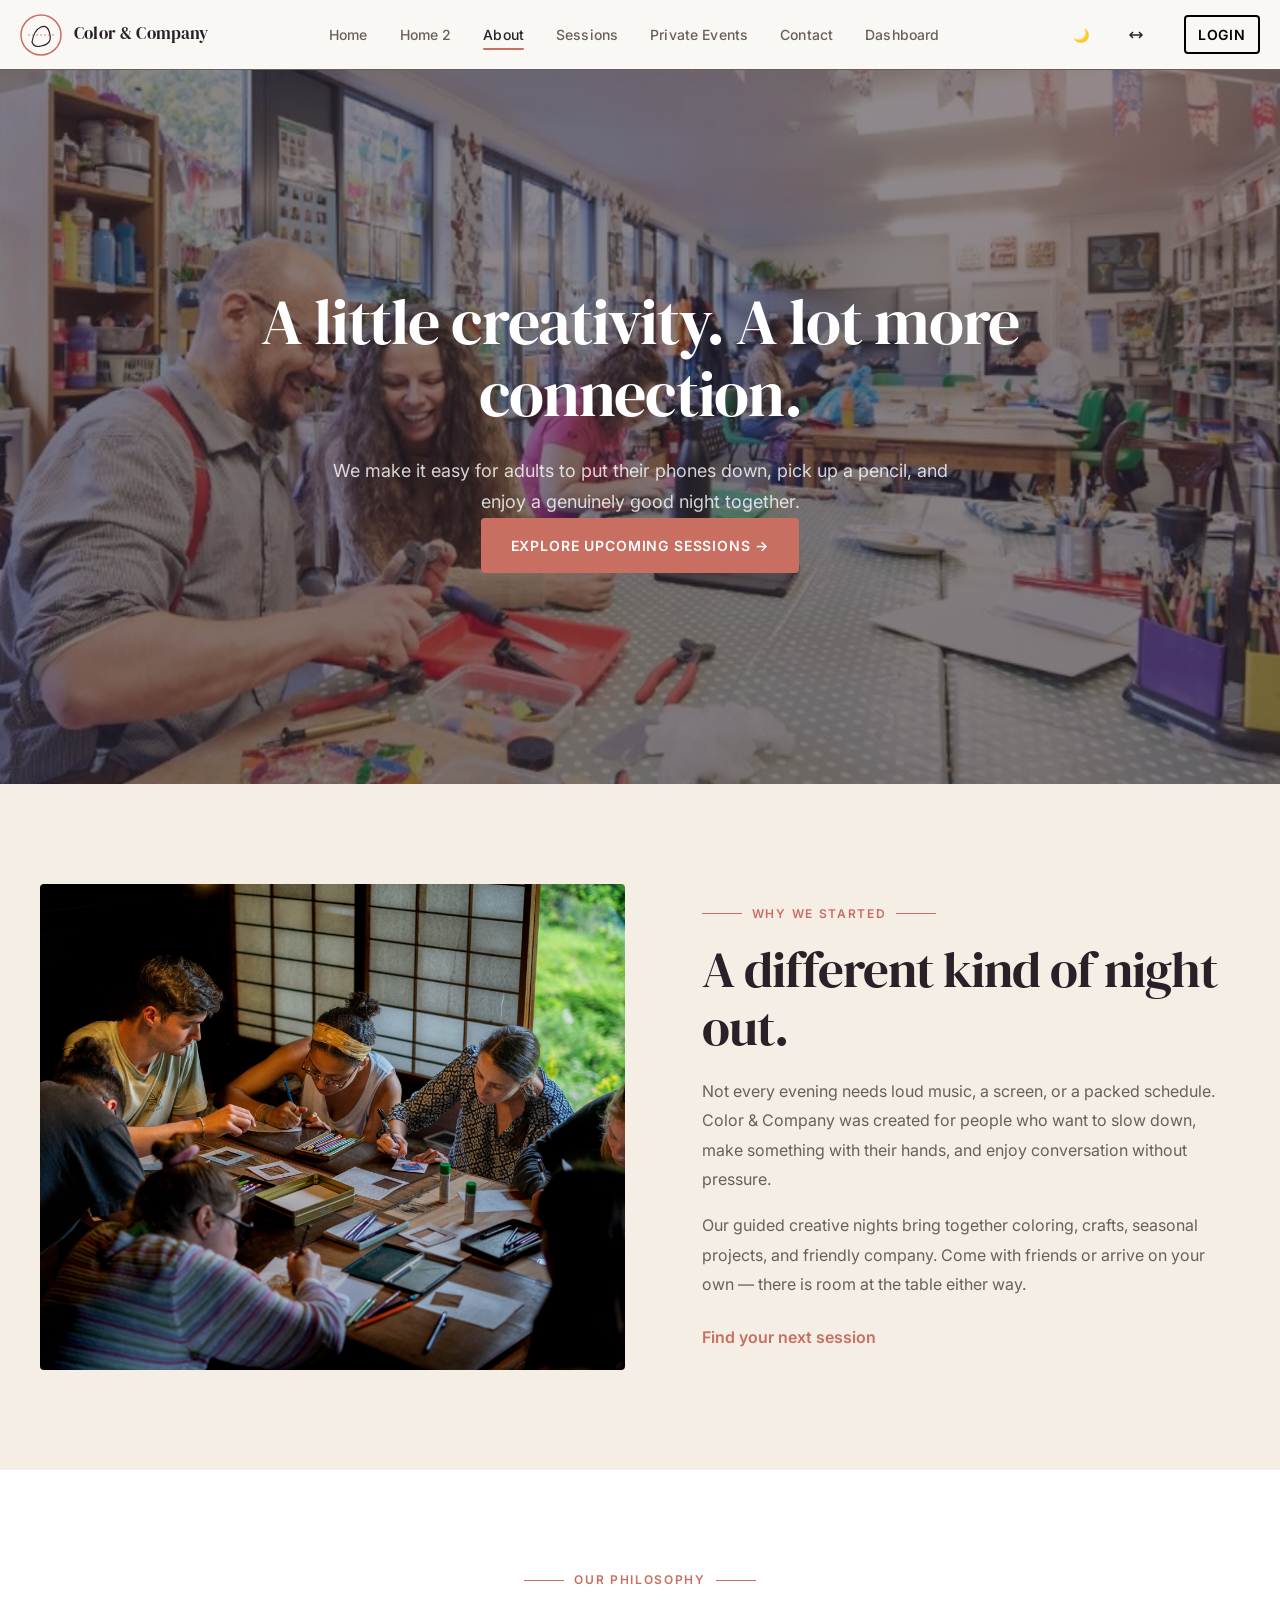
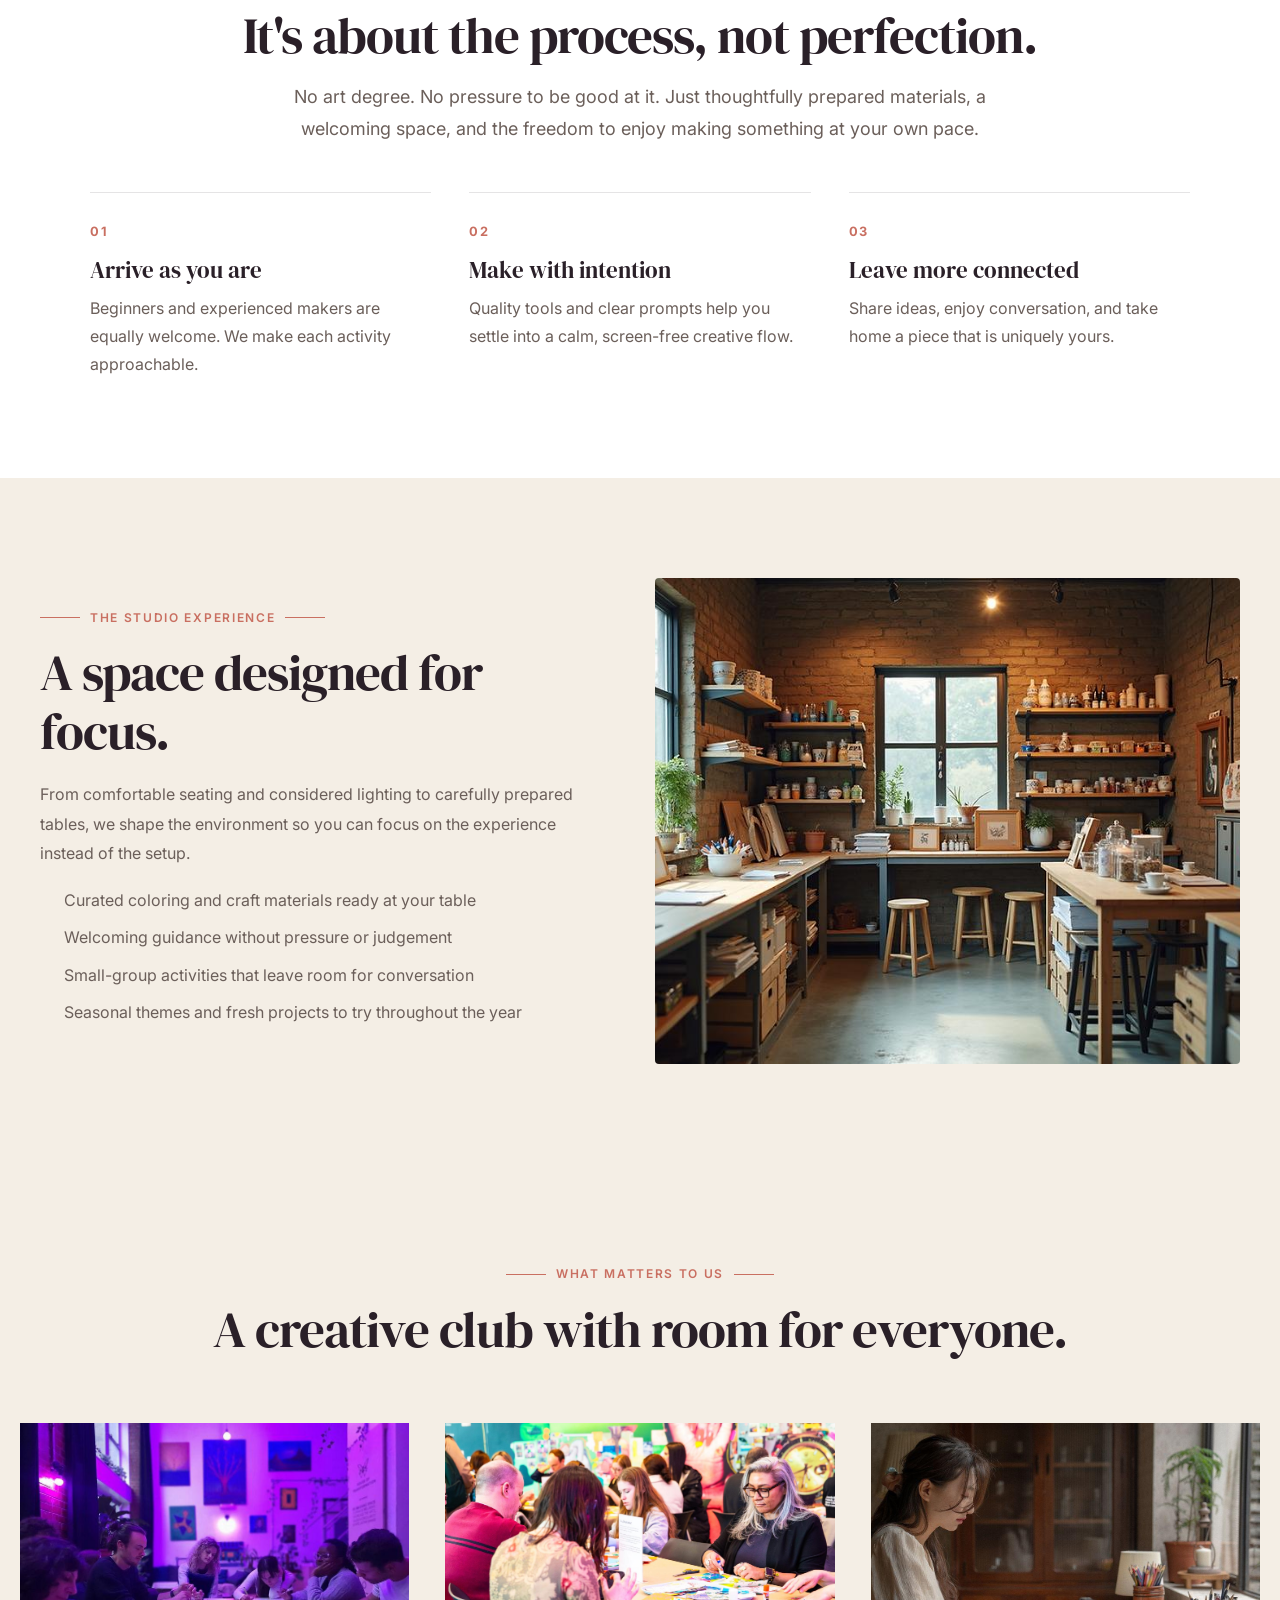
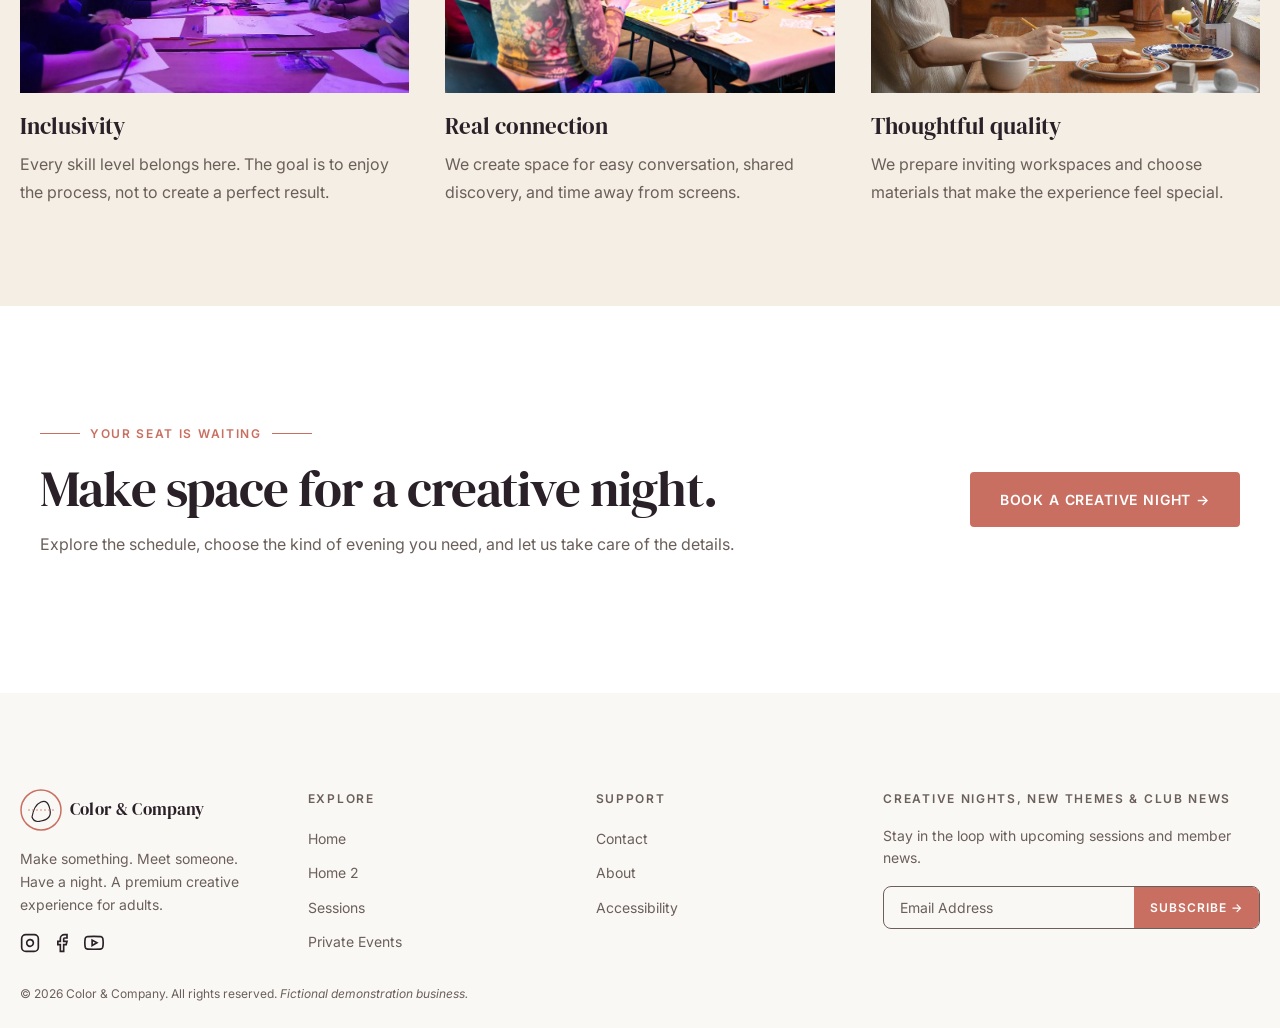
==== commit dea8dfb7: "correction-" ====
--- a/about.html
+++ b/about.html
@@ -112,20 +112,24 @@
     style="background: linear-gradient(rgba(42,32,40,0.52), rgba(42,32,40,0.58)), url('assets/images/abt-hero.jpg') center/cover no-repeat;">
     <div class="page-hero__content container">
       <h1 class="page-hero__title">A little creativity. A lot more connection.</h1>
-      <p class="page-hero__desc">We make it easy for adults to put their phones down, pick up a pencil, and enjoy a genuinely good night together.</p>
+      <p class="page-hero__desc">We make it easy for adults to put their phones down, pick up a pencil, and enjoy a
+        genuinely good night together.</p>
       <a href="sessions.html" class="btn btn-primary">Explore Upcoming Sessions →</a>
     </div>
   </header>
 
   <section class="about-story section" aria-labelledby="about-story-title">
     <div class="container about-split">
-      <div class="about-image"><img src="assets/images/studio.jpg" alt="Warm, welcoming creative studio prepared for a group craft night" loading="lazy"></div>
+      <div class="about-image"><img src="assets/images/studio.jpg"
+          alt="Warm, welcoming creative studio prepared for a group craft night" loading="lazy"></div>
       <div class="about-copy">
         <div class="section-header__label">Why We Started</div>
         <h2 class="section-header__title" id="about-story-title">A different kind of night out.</h2>
-        <p>Not every evening needs loud music, a screen, or a packed schedule. Color &amp; Company was created for people who want to slow down, make something with their hands, and enjoy conversation without pressure.</p>
-        <p>Our guided creative nights bring together coloring, crafts, seasonal projects, and friendly company. Come with friends or arrive on your own — there is room at the table either way.</p>
-        <a class="text-link" href="sessions.html">Find your next session <span aria-hidden="true">→</span></a>
+        <p>Not every evening needs loud music, a screen, or a packed schedule. Color &amp; Company was created for
+          people who want to slow down, make something with their hands, and enjoy conversation without pressure.</p>
+        <p>Our guided creative nights bring together coloring, crafts, seasonal projects, and friendly company. Come
+          with friends or arrive on your own — there is room at the table either way.</p>
+        <a class="text-link" href="sessions.html">Find your next session </a>
       </div>
     </div>
   </section>
@@ -135,12 +139,22 @@
       <div class="section-header section-header--center" style="margin-inline:auto;margin-bottom:var(--space-md)">
         <div class="section-header__label">Our Philosophy</div>
         <h2 class="section-header__title" id="about-philosophy-title">It's about the process, not perfection.</h2>
-        <p class="section-header__desc">No art degree. No pressure to be good at it. Just thoughtfully prepared materials, a welcoming space, and the freedom to enjoy making something at your own pace.</p>
+        <p class="section-header__desc">No art degree. No pressure to be good at it. Just thoughtfully prepared
+          materials, a welcoming space, and the freedom to enjoy making something at your own pace.</p>
       </div>
       <div class="about-principles">
-        <article><span class="about-step">01</span><h3>Arrive as you are</h3><p>Beginners and experienced makers are equally welcome. We make each activity approachable.</p></article>
-        <article><span class="about-step">02</span><h3>Make with intention</h3><p>Quality tools and clear prompts help you settle into a calm, screen-free creative flow.</p></article>
-        <article><span class="about-step">03</span><h3>Leave more connected</h3><p>Share ideas, enjoy conversation, and take home a piece that is uniquely yours.</p></article>
+        <article><span class="about-step">01</span>
+          <h3>Arrive as you are</h3>
+          <p>Beginners and experienced makers are equally welcome. We make each activity approachable.</p>
+        </article>
+        <article><span class="about-step">02</span>
+          <h3>Make with intention</h3>
+          <p>Quality tools and clear prompts help you settle into a calm, screen-free creative flow.</p>
+        </article>
+        <article><span class="about-step">03</span>
+          <h3>Leave more connected</h3>
+          <p>Share ideas, enjoy conversation, and take home a piece that is uniquely yours.</p>
+        </article>
       </div>
     </div>
   </section>
@@ -150,7 +164,8 @@
       <div class="about-copy">
         <div class="section-header__label">The Studio Experience</div>
         <h2 class="section-header__title" id="about-studio-title">A space designed for focus.</h2>
-        <p>From comfortable seating and considered lighting to carefully prepared tables, we shape the environment so you can focus on the experience instead of the setup.</p>
+        <p>From comfortable seating and considered lighting to carefully prepared tables, we shape the environment so
+          you can focus on the experience instead of the setup.</p>
         <ul class="about-checklist">
           <li>Curated coloring and craft materials ready at your table</li>
           <li>Welcoming guidance without pressure or judgement</li>
@@ -158,7 +173,8 @@
           <li>Seasonal themes and fresh projects to try throughout the year</li>
         </ul>
       </div>
-      <div class="about-image"><img src="assets/images/focus.jpg" alt="Organized art materials and a calm studio workspace" loading="lazy"></div>
+      <div class="about-image"><img src="assets/images/focus.jpg"
+          alt="Organized art materials and a calm studio workspace" loading="lazy"></div>
     </div>
   </section>
 
@@ -169,16 +185,29 @@
         <h2 class="section-header__title" id="about-values-title">A creative club with room for everyone.</h2>
       </div>
       <div class="about-value-grid">
-        <article><img src="assets/images/choose1.jpg" alt="Coloring materials ready for a session" loading="lazy"><h3>Inclusivity</h3><p>Every skill level belongs here. The goal is to enjoy the process, not to create a perfect result.</p></article>
-        <article><img src="assets/images/choose2.jpg" alt="Friends sharing a creative activity" loading="lazy"><h3>Real connection</h3><p>We create space for easy conversation, shared discovery, and time away from screens.</p></article>
-        <article><img src="assets/images/choose3.jpg" alt="Carefully arranged creative supplies" loading="lazy"><h3>Thoughtful quality</h3><p>We prepare inviting workspaces and choose materials that make the experience feel special.</p></article>
+        <article><img src="assets/images/choose1.jpg" alt="Coloring materials ready for a session" loading="lazy">
+          <h3>Inclusivity</h3>
+          <p>Every skill level belongs here. The goal is to enjoy the process, not to create a perfect result.</p>
+        </article>
+        <article><img src="assets/images/choose2.jpg" alt="Friends sharing a creative activity" loading="lazy">
+          <h3>Real connection</h3>
+          <p>We create space for easy conversation, shared discovery, and time away from screens.</p>
+        </article>
+        <article><img src="assets/images/choose3.jpg" alt="Carefully arranged creative supplies" loading="lazy">
+          <h3>Thoughtful quality</h3>
+          <p>We prepare inviting workspaces and choose materials that make the experience feel special.</p>
+        </article>
       </div>
     </div>
   </section>
 
   <section class="about-final section" aria-labelledby="about-final-title">
     <div class="container about-final-inner">
-      <div><div class="section-header__label">Your Seat Is Waiting</div><h2 class="section-header__title" id="about-final-title">Make space for a creative night.</h2><p>Explore the schedule, choose the kind of evening you need, and let us take care of the details.</p></div>
+      <div>
+        <div class="section-header__label">Your Seat Is Waiting</div>
+        <h2 class="section-header__title" id="about-final-title">Make space for a creative night.</h2>
+        <p>Explore the schedule, choose the kind of evening you need, and let us take care of the details.</p>
+      </div>
       <a href="sessions.html" class="btn btn-primary">Book a Creative Night →</a>
     </div>
   </section>
--- a/assets/css/style.css
+++ b/assets/css/style.css
@@ -1901,7 +1901,10 @@
 }
 
 .night-selector__panel-image {
-  height: 100%;
+  height: 100%;
+  min-height: 100%;
+  min-width: 0;
+  position: relative;
   overflow: hidden;
   background: var(--color-surface-2);
 }
@@ -1909,7 +1912,9 @@
 .night-selector__panel-image img {
   width: 100%;
   height: 100%;
-  object-fit: cover;
+  object-fit: cover;
+  display: block;
+  max-width: 100%;
 }
 
 .night-selector__panel-content {
@@ -1941,7 +1946,7 @@
   line-height: 1.7;
 }
 
-@media (max-width: 834px) {
+@media (max-width: 1024px) {
   .night-selector {
     grid-template-columns: 1fr;
   }
@@ -1949,16 +1954,74 @@
   .night-selector__tabs {
     border-inline-end: none;
     border-bottom: 1px solid var(--color-border);
-    flex-direction: row;
-    flex-wrap: wrap;
+    flex-direction: column;
+    flex-wrap: nowrap;
+    width: 100%;
+    gap: 6px;
+    padding: var(--space-sm);
   }
 
   .night-selector__panel.active {
-    display: block;
+    display: flex;
+    flex-direction: column;
+    width: 100%;
   }
 
   .night-selector__panel-image {
-    aspect-ratio: 16/7;
+    width: 100%;
+    max-width: 100%;
+    height: auto;
+    aspect-ratio: 16 / 9;
+    max-height: 380px;
+    min-height: 200px;
+    overflow: hidden;
+    border-bottom: 1px solid var(--color-border);
+  }
+
+  .night-selector__panel-image img {
+    width: 100%;
+    height: 100%;
+    max-width: 100%;
+    object-fit: cover;
+    display: block;
+  }
+
+  .night-selector__panel-content {
+    width: 100%;
+    box-sizing: border-box;
+  }
+
+  .night-selector__tab {
+    width: 100%;
+    justify-content: flex-start;
+    padding: 12px var(--space-md);
+  }
+}
+
+@media (max-width: 640px) {
+  .night-selector__panel-image {
+    aspect-ratio: 16 / 9;
+    max-height: 250px;
+    min-height: 180px;
+  }
+
+  .night-selector__panel-content {
+    padding: var(--space-lg) var(--space-md);
+  }
+
+  .night-selector__tab {
+    padding: 12px var(--space-sm);
+  }
+}
+
+@media (max-width: 480px) {
+  .night-selector__panel-image {
+    max-height: 210px;
+    min-height: 150px;
+  }
+
+  .night-selector__panel-content {
+    padding: var(--space-md) var(--space-sm);
   }
 }
 
@@ -4696,4 +4759,757 @@
 
 .sidebar__header-close {
   display: none;
-}+}
+
+
+/* ============================================================
+   CLIENT REVIEW FIXES — ADULT COLORING & CRAFT NIGHT
+   ============================================================ */
+
+/* Home 1: let the photography show through the hero overlay. */
+.hero__bg::after {
+  background: linear-gradient(to bottom, rgba(42, 32, 40, .18) 0%, rgba(42, 32, 40, .10) 45%, rgba(42, 32, 40, .38) 100%) !important;
+}
+[data-theme="light"] .hero__bg::after {
+  background: linear-gradient(to bottom, rgba(42, 32, 40, .18) 0%, rgba(42, 32, 40, .10) 45%, rgba(42, 32, 40, .38) 100%) !important;
+}
+.hero__content { max-width: 900px; padding-inline: clamp(20px, 5vw, 72px); }
+.hero__title { text-shadow: 0 2px 18px rgba(0,0,0,.20); }
+
+/* Split experience and Home 2 hero: balanced image/text proportions and safe gutters. */
+.experience-section {
+  min-height: 0;
+  padding: clamp(44px, 6vw, 88px) max(20px, calc((100vw - 1200px) / 2));
+  gap: clamp(28px, 4vw, 64px);
+  align-items: center;
+}
+.experience-section .split-section__image {
+  height: clamp(340px, 38vw, 510px);
+  min-height: 0;
+  border-radius: 4px;
+}
+.experience-section .split-section__content {
+  padding: clamp(18px, 2vw, 32px) clamp(8px, 1.5vw, 24px);
+  background: transparent;
+}
+.experience-section .section-header__title { font-size: clamp(2rem, 3.2vw, 3.25rem); line-height: 1.12; }
+.home2-hero {
+  width: min(100% - 48px, 1280px);
+  margin: 26px auto 0;
+  min-height: 0;
+  grid-template-columns: minmax(0, 1fr) minmax(0, .82fr);
+  gap: clamp(24px, 4vw, 60px);
+  align-items: center;
+  border-radius: 5px;
+  overflow: hidden;
+}
+.home2-hero .hero-split__left { padding: clamp(28px, 5vw, 72px) clamp(8px, 2vw, 28px); min-width: 0; }
+.home2-hero .hero-split__right { height: clamp(360px, 42vw, 560px); min-height: 0; }
+.home2-hero .hero-split__right img { width: 100%; height: 100%; object-fit: cover; object-position: center; display: block; }
+.home2-hero .hero-split__title { line-height: 1.08; padding-block: .08em .16em; overflow: visible; }
+.home2-hero .hero-split__subtitle { max-width: 48ch; }
+
+ /* Interactive table: keep the photo visible and allow hover labels to escape the image bounds. */
+.creative-table, .tabletop {
+  overflow: visible !important;
+  isolation: isolate;
+  background: transparent;
+  aspect-ratio: 16 / 9;
+  margin-top: 22px;
+}
+.creative-table > img, .tabletop > img {
+  display: block;
+  position: relative;
+  width: 100%;
+  height: 100%;
+  object-fit: cover;
+  border-radius: var(--border-radius-lg);
+  box-shadow: 0 14px 36px rgba(42,32,40,.12);
+}
+.tabletop__hotspot { z-index: 5; }
+.tabletop__tooltip {
+  min-width: 200px;
+  max-width: min(260px, 72vw);
+  background: rgba(42,32,40,.96);
+  color: #fff;
+  border: 1px solid rgba(255,255,255,.22);
+  opacity: 0;
+  visibility: hidden;
+  transform: translateY(8px);
+}
+.tabletop__hotspot.hovered .tabletop__tooltip,
+.tabletop__hotspot:focus .tabletop__tooltip {
+  opacity: 1;
+  visibility: visible;
+}
+.tabletop__hotspot:nth-of-type(2) .tabletop__tooltip,
+.tabletop__hotspot:nth-of-type(3) .tabletop__tooltip,
+.tabletop__hotspot:nth-of-type(6) .tabletop__tooltip {
+  inset-inline-start: auto;
+  inset-inline-end: 0;
+}
+.tabletop__hotspot { outline-offset: 4px; }
+
+/* About page: full visual redesign with consistent page gutters and image/text balance. */
+.about-hero .page-hero__content { width: min(100% - 40px, 1120px); margin-inline: auto; padding-block: clamp(72px, 9vw, 132px); }
+.about-hero .page-hero__title { max-width: 780px; line-height: 1.12; padding-block: .08em .14em; }
+.about-hero .page-hero__desc { max-width: 650px; }
+.about-split {
+  width: min(100% - 48px, 1200px);
+  margin-inline: auto;
+  display: grid;
+  grid-template-columns: minmax(0, 1fr) minmax(0, .92fr);
+  align-items: center;
+  gap: clamp(30px, 6vw, 88px);
+}
+.about-split-reverse { grid-template-columns: minmax(0, .92fr) minmax(0, 1fr); }
+.about-image { min-width: 0; height: clamp(300px, 38vw, 500px); overflow: hidden; border-radius: 4px; background: var(--color-surface-2); }
+.about-image img { width: 100%; height: 100%; display: block; object-fit: cover; }
+.about-copy { max-width: 580px; }
+.about-copy .section-header__title { line-height: 1.14; margin: 10px 0 20px; }
+.about-copy p, .about-final-inner p { color: var(--color-text-muted); line-height: 1.85; margin-bottom: 16px; }
+.text-link {
+  display: inline-flex;
+  align-items: center;
+  gap: 8px;
+  color: var(--color-primary);
+  font-weight: 600;
+  font-size: var(--text-base);
+  text-decoration: none;
+  transition: color var(--transition-fast), gap var(--transition-fast), transform var(--transition-fast);
+  margin-top: 8px;
+}
+.text-link span {
+  display: inline-block;
+  transition: transform var(--transition-fast);
+}
+.text-link:hover,
+.text-link:focus-visible {
+  color: var(--color-primary-hover);
+  text-decoration: underline;
+  text-underline-offset: 4px;
+}
+.text-link:hover span,
+.text-link:focus-visible span {
+  transform: translateX(5px);
+}
+[dir="rtl"] .text-link:hover span,
+[dir="rtl"] .text-link:focus-visible span {
+  transform: translateX(-5px);
+}
+.about-centered { width: min(100% - 48px, 1100px); margin-inline: auto; text-align: center; }
+.about-centered .section-header__desc { max-width: 740px; margin: 14px auto 0; line-height: 1.8; }
+.about-philosophy { background: var(--color-surface); }
+.about-principles { display: grid; grid-template-columns: repeat(3, minmax(0,1fr)); gap: clamp(20px,3vw,40px); margin-top: 46px; text-align: left; }
+.about-principles article { padding: 24px 0 0; border-top: 1px solid var(--color-border); }
+.about-step { color: var(--color-primary); font-size: .8rem; letter-spacing: .12em; font-weight: 700; }
+.about-principles h3, .about-value-grid h3 { font-family: var(--font-heading); font-size: 1.45rem; margin: 14px 0 10px; color: var(--color-heading); }
+.about-principles p, .about-value-grid p { color: var(--color-text-muted); line-height: 1.75; margin: 0; }
+.about-checklist { padding-inline-start: 1.25rem; color: var(--color-text-muted); line-height: 1.9; }
+.about-checklist li { padding-inline-start: 4px; margin-bottom: 7px; }
+.about-checklist li::marker { color: var(--color-primary); }
+.about-value-grid { display: grid; grid-template-columns: repeat(3,minmax(0,1fr)); gap: clamp(20px,3vw,36px); margin-top: 36px; }
+.about-value-grid article { min-width: 0; }
+.about-value-grid img { width: 100%; height: clamp(180px,22vw,270px); object-fit: cover; display: block; margin-bottom: 20px; }
+.about-value-grid h3 { margin-top: 0; }
+.about-final { background: var(--color-surface); }
+.about-final-inner { width: min(100% - 48px, 1200px); margin-inline: auto; display: flex; align-items: center; justify-content: space-between; gap: 36px; padding-block: 18px; }
+.about-final-inner > div { max-width: 700px; }
+.about-final-inner .section-header__title { line-height: 1.14; margin: 8px 0 12px; }
+
+/* Sessions category chips share one continuous background and tighter vertical rhythm. */
+.session-categories { padding-block: 22px !important; }
+.session-categories .container { padding-block: 0; }
+.session-categories .gallery-filters { gap: 8px; }
+.session-categories .filter-btn { margin: 0; }
+
+/* Contact form expanded fields keep native controls visually consistent. */
+#contact-form .form-row { display: grid; grid-template-columns: repeat(2,minmax(0,1fr)); gap: 18px; }
+#contact-form .form-group { min-width: 0; margin-bottom: 18px; }
+#contact-form .form-input, #contact-form .form-textarea { width: 100%; max-width: 100%; box-sizing: border-box; }
+#contact-form select.form-input { min-height: 48px; }
+
+/* Dashboard sidebar and top header alignment, plus a consistent sign-out icon. */
+.sidebar { min-width: 0; }
+.sidebar__header { display: flex; align-items: center; justify-content: space-between; gap: 12px; }
+.sidebar__logo { display: flex; align-items: center; gap: 10px; min-width: 0; }
+.sidebar__logo-name { line-height: 1.2; }
+.sidebar__nav-link { display: flex; align-items: center; gap: 12px; }
+.sidebar__nav-link-icon { display: inline-flex; align-items: center; justify-content: center; width: 22px; min-width: 22px; line-height: 1; }
+.sidebar__nav-link-icon svg { display: block; }
+.sidebar__signout { align-items: center; }
+.dashboard-desktop-header { min-height: 64px; box-sizing: border-box; }
+.dashboard__main { min-width: 0; }
+
+/* Tablet navigation: align brand, menu toggle, and action group without squeezing content. */
+.navbar { width: 100%; }
+.navbar__inner { min-height: 72px; justify-content: space-between; gap: 14px; }
+.navbar__actions { display: flex; align-items: center; justify-content: flex-end; gap: 10px; margin-inline-start: auto; flex-shrink: 0; }
+.navbar__hamburger { flex-shrink: 0; align-items: center; justify-content: center; margin-inline-start: 0; }
+.mobile-drawer { top: 0; }
+.mobile-drawer__cta { padding-bottom: 16px; }
+
+@media (max-width: 1024px) {
+  .navbar__inner { width: calc(100% - 32px); }
+  .navbar__logo { gap: 8px; }
+  .navbar__logo-mark { width: 36px; height: 36px; }
+  .navbar__actions { margin-inline-start: auto; }
+}
+@media (max-width: 767px) {
+  .experience-section { grid-template-columns: 1fr; padding: 42px 20px; gap: 24px; }
+  .experience-section .split-section__image { height: clamp(260px, 75vw, 390px); }
+  .experience-section .split-section__content { padding: 8px 0 0; }
+  .home2-hero { width: calc(100% - 32px); margin-top: 16px; grid-template-columns: 1fr; gap: 0; }
+  .home2-hero .hero-split__left { padding: 34px 24px 30px; }
+  .home2-hero .hero-split__right { height: clamp(260px, 75vw, 380px); }
+  .about-split, .about-split-reverse { width: calc(100% - 36px); grid-template-columns: 1fr; gap: 26px; }
+  .about-split-reverse .about-copy { order: 2; }
+  .about-split-reverse .about-image { order: 1; }
+  .about-image { height: clamp(240px, 72vw, 380px); }
+  .about-centered { width: calc(100% - 36px); }
+  .about-principles, .about-value-grid { grid-template-columns: 1fr; gap: 28px; }
+  .about-value-grid img { height: 240px; }
+  .about-final-inner { width: calc(100% - 36px); flex-direction: column; align-items: flex-start; }
+  #contact-form .form-row { grid-template-columns: 1fr; gap: 0; }
+  .tabletop__hotspot { width: 30px; height: 30px; }
+  .tabletop__tooltip { min-width: 160px; font-size: .8rem; }
+  .session-categories { padding-block: 16px !important; }
+}
+
+
+.tabletop__tooltip { inset-inline-start: 24px; top: -12px; color: #fff !important; }
+.tabletop__tooltip-detail { color: rgba(255,255,255,.82); }
+.tabletop__hotspot:nth-of-type(2) .tabletop__tooltip,
+.tabletop__hotspot:nth-of-type(3) .tabletop__tooltip,
+.tabletop__hotspot:nth-of-type(6) .tabletop__tooltip { inset-inline-start: auto; inset-inline-end: 24px; }
+@media (max-width: 767px) {
+  .tabletop__tooltip { inset-inline-start: 18px; top: -8px; }
+  .tabletop__hotspot:nth-of-type(2) .tabletop__tooltip,
+  .tabletop__hotspot:nth-of-type(3) .tabletop__tooltip,
+  .tabletop__hotspot:nth-of-type(6) .tabletop__tooltip { inset-inline-start: auto; inset-inline-end: 18px; }
+}
+
+/* ============================================================
+   OVERRIDES — Home1 hero white text (light mode) & sessions spacing
+   ============================================================ */
+
+/* Keep the dark photo overlay in light mode so hero text stays readable */
+[data-theme="light"] .hero__bg::after {
+  background: linear-gradient(to bottom,
+      rgba(30, 22, 28, 0.65) 0%,
+      rgba(30, 22, 28, 0.45) 40%,
+      rgba(30, 22, 28, 0.8) 100%) !important;
+}
+
+/* Force hero title & subtitle white in both themes */
+.hero__title {
+  color: #ffffff !important;
+}
+
+.hero__subtitle {
+  color: rgba(255, 255, 255, 0.92) !important;
+}
+
+[data-theme="light"] .hero__title {
+  color: #ffffff !important;
+}
+
+[data-theme="light"] .hero__subtitle {
+  color: rgba(255, 255, 255, 0.92) !important;
+}
+
+/* Reduce padding above the Upcoming Sessions section on the sessions page */
+.sessions-list-section {
+  padding-top: var(--space-md) !important;
+}
+
+.sessions-list-section .section-header {
+  margin-bottom: var(--space-sm);
+}
+
+/* ============================================================
+   FIX 1 — Home2 Hero: bg image + centered content
+   ============================================================ */
+.home2-hero {
+  width: 100% !important;
+  margin: 0 auto !important;
+  min-height: 100svh;
+  display: flex !important;
+  align-items: center;
+  justify-content: center;
+  grid-template-columns: unset !important;
+  border-radius: 0 !important;
+  overflow: hidden;
+  padding-top: 70px;
+  position: relative;
+}
+.home2-hero .hero__bg {
+  position: absolute;
+  inset: 0;
+  z-index: 0;
+}
+.home2-hero .hero__bg img {
+  width: 100%;
+  height: 100%;
+  object-fit: cover;
+  object-position: center;
+}
+.home2-hero .hero__bg::after {
+  content: '';
+  position: absolute;
+  inset: 0;
+  background: linear-gradient(to bottom,
+      rgba(42, 32, 40, 0.55) 0%,
+      rgba(42, 32, 40, 0.3) 40%,
+      rgba(42, 32, 40, 0.7) 100%);
+}
+.home2-hero .hero__content {
+  position: relative;
+  z-index: 2;
+}
+.home2-hero .hero-split__tag {
+  color: #ffffff !important;
+  border-color: rgba(255, 255, 255, 0.5) !important;
+}
+
+/* ============================================================
+   FIX 2 — Home2 Membership: 2 cards/row at 1024 & tab, 1 card/row mob
+   ============================================================ */
+.membership-section .benefits-grid {
+  grid-template-columns: repeat(3, 1fr);
+}
+@media (max-width: 1024px) {
+  .membership-section .benefits-grid {
+    grid-template-columns: repeat(2, 1fr) !important;
+  }
+  .membership-section .benefits-grid > * {
+    grid-column: auto !important;
+  }
+}
+@media (max-width: 480px) {
+  .membership-section .benefits-grid {
+    grid-template-columns: 1fr !important;
+  }
+  .membership-section .benefits-grid > * {
+    grid-column: 1 / -1 !important;
+  }
+}
+
+/* ============================================================
+   FIX 3 — Home1 The Work: gallery hover text visible
+   ============================================================ */
+.gallery-item__overlay {
+  opacity: 0 !important;
+  visibility: hidden;
+  background: linear-gradient(to top, rgba(20, 14, 20, 0.92) 0%, rgba(20, 14, 20, 0.55) 55%, transparent 100%) !important;
+  transition: opacity 0.35s ease, visibility 0.35s ease !important;
+  z-index: 5;
+  pointer-events: none;
+}
+.gallery-item:hover .gallery-item__overlay,
+.gallery-item:focus-within .gallery-item__overlay,
+.gallery-item:active .gallery-item__overlay {
+  opacity: 1 !important;
+  visibility: visible !important;
+}
+.gallery-item__title {
+  color: #ffffff !important;
+  text-shadow: 0 2px 6px rgba(0, 0, 0, 0.55);
+  transform: translateY(8px);
+  transition: transform 0.35s ease;
+}
+.gallery-item__meta {
+  color: rgba(244, 238, 229, 0.88) !important;
+  text-shadow: 0 1px 4px rgba(0, 0, 0, 0.5);
+  transform: translateY(8px);
+  transition: transform 0.35s ease;
+}
+.gallery-item:hover .gallery-item__title,
+.gallery-item:hover .gallery-item__meta {
+  transform: translateY(0);
+}
+
+/* ============================================================
+   FIX 4 — About "Your Seat Is Waiting": button to next line on tab/mob
+   ============================================================ */
+@media (max-width: 1024px) {
+  .about-final-inner {
+    flex-direction: column !important;
+    align-items: flex-start !important;
+    gap: 24px !important;
+  }
+  .about-final-inner .btn {
+    align-self: flex-start;
+  }
+}
+
+/* ============================================================
+   FIX 5 — Footer: subscribe button next line on mobile
+   ============================================================ */
+@media (max-width: 768px) {
+  .footer__newsletter-form {
+    flex-direction: column !important;
+    border: none !important;
+    gap: 10px !important;
+    border-radius: 0 !important;
+    overflow: visible !important;
+  }
+  .footer__newsletter-input {
+    border: 1px solid var(--color-text-muted) !important;
+    border-radius: var(--border-radius-md) !important;
+    width: 100% !important;
+  }
+  .footer__newsletter-btn {
+    border-radius: var(--border-radius-md) !important;
+    width: 100% !important;
+    text-align: center !important;
+    padding: 14px 16px !important;
+  }
+}
+
+/* ============================================================
+   FIX 6 — Tab & Mobile View: Scroll-to-Top Button Overlap Fix
+   ============================================================ */
+@media (max-width: 1024px) {
+  .back-to-top {
+    bottom: 20px !important;
+    inset-inline-end: 20px !important;
+    width: 42px !important;
+    height: 42px !important;
+    z-index: 90 !important;
+    box-shadow: 0 4px 14px rgba(0, 0, 0, 0.16) !important;
+  }
+  .footer__bottom {
+    padding-bottom: 60px !important;
+  }
+}
+
+@media (max-width: 768px) {
+  .back-to-top {
+    bottom: 16px !important;
+    inset-inline-end: 16px !important;
+    width: 38px !important;
+    height: 38px !important;
+    z-index: 90 !important;
+    box-shadow: 0 4px 12px rgba(0, 0, 0, 0.18) !important;
+  }
+  .back-to-top svg {
+    width: 16px !important;
+    height: 16px !important;
+  }
+  .footer__bottom {
+    padding-bottom: 75px !important;
+  }
+}
+
+/* ============================================================
+   FIX 7 — Dashboard: Logo and Right Side Parallel Alignment
+   ============================================================ */
+.dashboard-mobile-topbar {
+  display: none;
+}
+
+@media (max-width: 1024px) {
+  .dashboard-mobile-topbar {
+    display: flex !important;
+    align-items: center !important;
+    justify-content: space-between !important;
+    flex-direction: row !important;
+    flex-wrap: nowrap !important;
+    width: 100% !important;
+    min-height: 56px !important;
+    padding: 10px 16px !important;
+    box-sizing: border-box !important;
+  }
+
+  .dashboard-mobile-topbar > a {
+    display: inline-flex !important;
+    align-items: center !important;
+    gap: 12px !important;
+    text-decoration: none !important;
+    flex-shrink: 0 !important;
+  }
+
+  .dashboard-mobile-topbar .navbar__logo-mark {
+    width: 42px !important;
+    height: 42px !important;
+    flex-shrink: 0 !important;
+  }
+
+  .dashboard-mobile-topbar .navbar__logo-name,
+  .dashboard-mobile-topbar .sidebar__logo-name {
+    font-family: var(--font-heading) !important;
+    font-size: 1.05rem !important;
+    color: var(--color-text) !important;
+    letter-spacing: 0.01em !important;
+    white-space: nowrap !important;
+    margin: 0 !important;
+    line-height: 1 !important;
+  }
+
+  .dashboard-mobile-topbar > div {
+    display: inline-flex !important;
+    align-items: center !important;
+    gap: 8px !important;
+    flex-shrink: 0 !important;
+    margin-inline-start: auto !important;
+  }
+
+  .sidebar__header-logo {
+    display: inline-flex !important;
+  }
+
+  .sidebar__header-close {
+    display: inline-flex !important;
+  }
+}
+
+.sidebar__header,
+.dashboard-desktop-header {
+  height: 70px !important;
+  min-height: 70px !important;
+  max-height: 70px !important;
+  box-sizing: border-box !important;
+  border-bottom: 1px solid var(--color-border) !important;
+  margin: 0 !important;
+  display: flex !important;
+  align-items: center !important;
+}
+
+.sidebar__header {
+  justify-content: space-between !important;
+  flex-direction: row !important;
+  flex-wrap: nowrap !important;
+  gap: 12px !important;
+  padding: 0 16px !important;
+}
+
+.dashboard-desktop-header {
+  background: var(--color-surface) !important;
+  padding: 0 var(--space-xl) !important;
+  justify-content: flex-end !important;
+}
+
+.sidebar__header-logo {
+  display: inline-flex !important;
+  align-items: center !important;
+  gap: 12px !important;
+  text-decoration: none !important;
+  flex: 1 !important;
+  min-width: 0 !important;
+}
+
+.sidebar__header-logo .navbar__logo-mark {
+  width: 42px !important;
+  height: 42px !important;
+  flex-shrink: 0 !important;
+}
+
+.sidebar__header-logo .navbar__logo-name,
+.sidebar__header-logo .sidebar__logo-name {
+  font-family: var(--font-heading) !important;
+  font-size: 1.05rem !important;
+  color: var(--color-text) !important;
+  letter-spacing: 0.01em !important;
+  white-space: nowrap !important;
+  margin: 0 !important;
+  line-height: 1 !important;
+}
+
+.sidebar__header-close {
+  display: inline-flex !important;
+  align-items: center !important;
+  justify-content: flex-end !important;
+  flex-shrink: 0 !important;
+}
+
+@media (min-width: 1025px) {
+  .sidebar__header-close {
+    display: none !important;
+  }
+}
+
+@media (max-width: 1024px) {
+  .dashboard-mobile-topbar {
+    height: 60px !important;
+    min-height: 60px !important;
+    border-bottom: 1px solid var(--color-border) !important;
+    padding: 0 16px !important;
+  }
+
+  .sidebar__header {
+    height: 60px !important;
+    min-height: 60px !important;
+    border-bottom: 1px solid var(--color-border) !important;
+    padding: 0 16px !important;
+  }
+
+  .dashboard-desktop-header {
+    display: none !important;
+  }
+}
+
+/* ============================================================
+   HOME 2 RESPONSIVE & FIXED HEADER (1024px to Mobile)
+   ============================================================ */
+html {
+  scroll-padding-top: 70px;
+}
+
+@media (max-width: 1024px) {
+  html {
+    scroll-padding-top: 70px;
+  }
+
+  /* 2. Fixed Header from 1024px down to mobile */
+  .navbar {
+    position: fixed !important;
+    top: 0 !important;
+    left: 0 !important;
+    right: 0 !important;
+    width: 100% !important;
+    height: 70px !important;
+    min-height: 70px !important;
+    z-index: 1000 !important;
+    background: var(--color-navbar-bg) !important;
+    border-bottom: 1px solid var(--color-border) !important;
+    display: flex !important;
+    align-items: center !important;
+    box-shadow: 0 2px 16px rgba(0, 0, 0, 0.08) !important;
+  }
+
+  .navbar__inner {
+    width: calc(100% - 32px) !important;
+    height: 70px !important;
+    min-height: 70px !important;
+    display: flex !important;
+    align-items: center !important;
+    justify-content: space-between !important;
+    margin: 0 auto !important;
+    padding: 0 !important;
+    gap: 12px !important;
+  }
+
+  .navbar__hamburger {
+    display: flex !important;
+    align-items: center !important;
+    justify-content: center !important;
+    flex-shrink: 0 !important;
+  }
+
+  /* 1. Home 2 Sections Responsiveness */
+  .home2-hero {
+    padding-top: 70px !important;
+    min-height: 100svh !important;
+  }
+
+  .section {
+    padding-top: 70px !important;
+    padding-bottom: 70px !important;
+  }
+
+  .membership-section .benefits-grid {
+    grid-template-columns: repeat(2, 1fr) !important;
+    gap: var(--space-md) !important;
+  }
+
+  .journey {
+    min-height: 420px;
+  }
+
+  .journey__panel-inner {
+    padding: var(--space-lg) var(--space-md);
+  }
+}
+
+@media (max-width: 768px) {
+  .section {
+    padding-top: 60px !important;
+    padding-bottom: 60px !important;
+  }
+
+  .section-header__title {
+    font-size: clamp(1.85rem, 5vw, 2.5rem) !important;
+  }
+
+  .tabletop {
+    aspect-ratio: 16/10;
+  }
+
+  .tabletop__tooltip {
+    min-width: 150px;
+    max-width: 220px;
+    font-size: 0.8rem;
+    padding: 8px 12px;
+  }
+
+  .journey__display {
+    padding: var(--space-sm) !important;
+  }
+}
+
+@media (max-width: 640px) {
+  .membership-section .benefits-grid {
+    grid-template-columns: 1fr !important;
+    gap: var(--space-sm) !important;
+  }
+
+  .benefit-item {
+    padding: var(--space-md) var(--space-sm) !important;
+  }
+
+  .journey__panel-inner img {
+    height: 190px !important;
+  }
+
+  .cta-dark {
+    padding-block: var(--space-xl) !important;
+  }
+}
+
+@media (max-width: 480px) {
+  html {
+    scroll-padding-top: 64px;
+  }
+
+  .navbar {
+    height: 64px !important;
+    min-height: 64px !important;
+  }
+
+  .navbar__inner {
+    width: calc(100% - 24px) !important;
+    height: 64px !important;
+    min-height: 64px !important;
+  }
+
+  .navbar__logo-mark {
+    width: 34px !important;
+    height: 34px !important;
+  }
+
+  .navbar__logo-name {
+    font-size: 0.95rem !important;
+  }
+
+  .home2-hero {
+    padding-top: 64px !important;
+  }
+
+  .section {
+    padding-top: 48px !important;
+    padding-bottom: 48px !important;
+  }
+
+  .tabletop {
+    aspect-ratio: 4/3;
+  }
+
+  .tabletop__tooltip {
+    min-width: 130px;
+    max-width: 180px;
+    font-size: 0.75rem;
+    padding: 6px 10px;
+  }
+}
+
